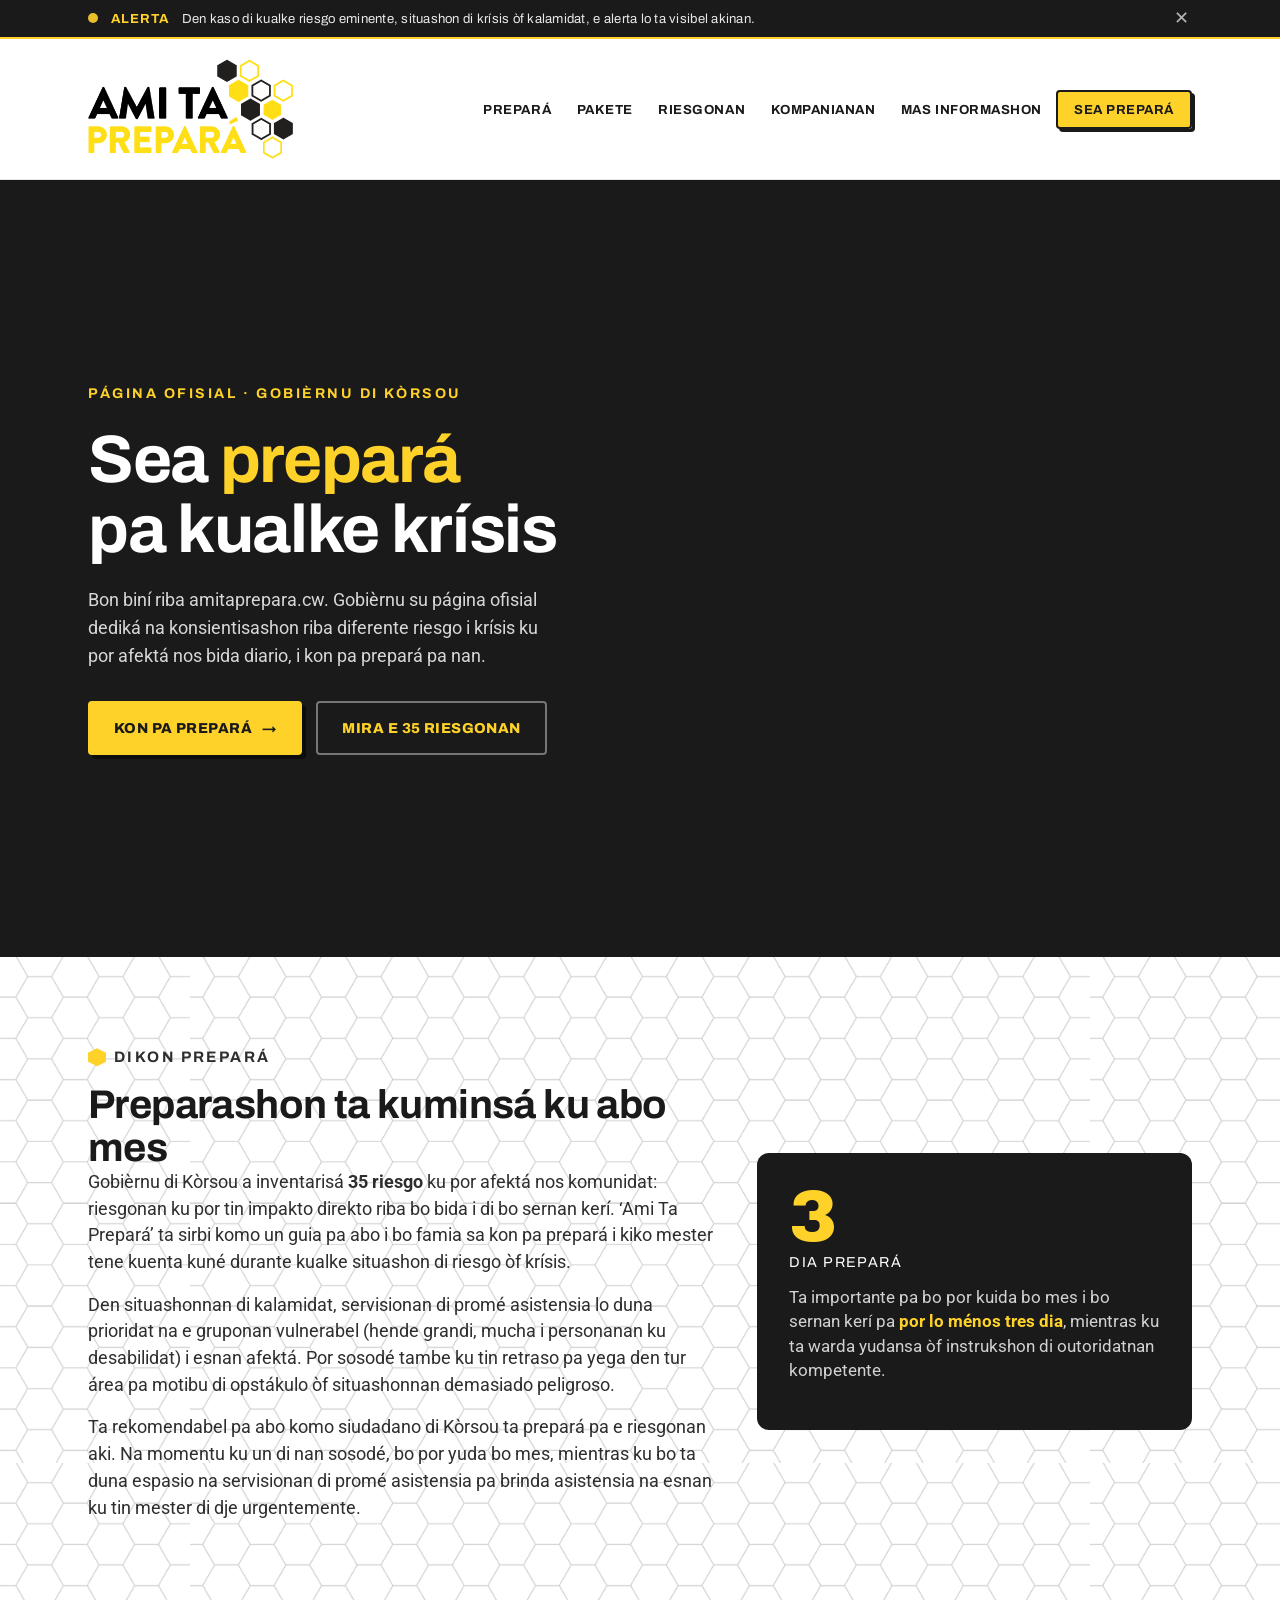
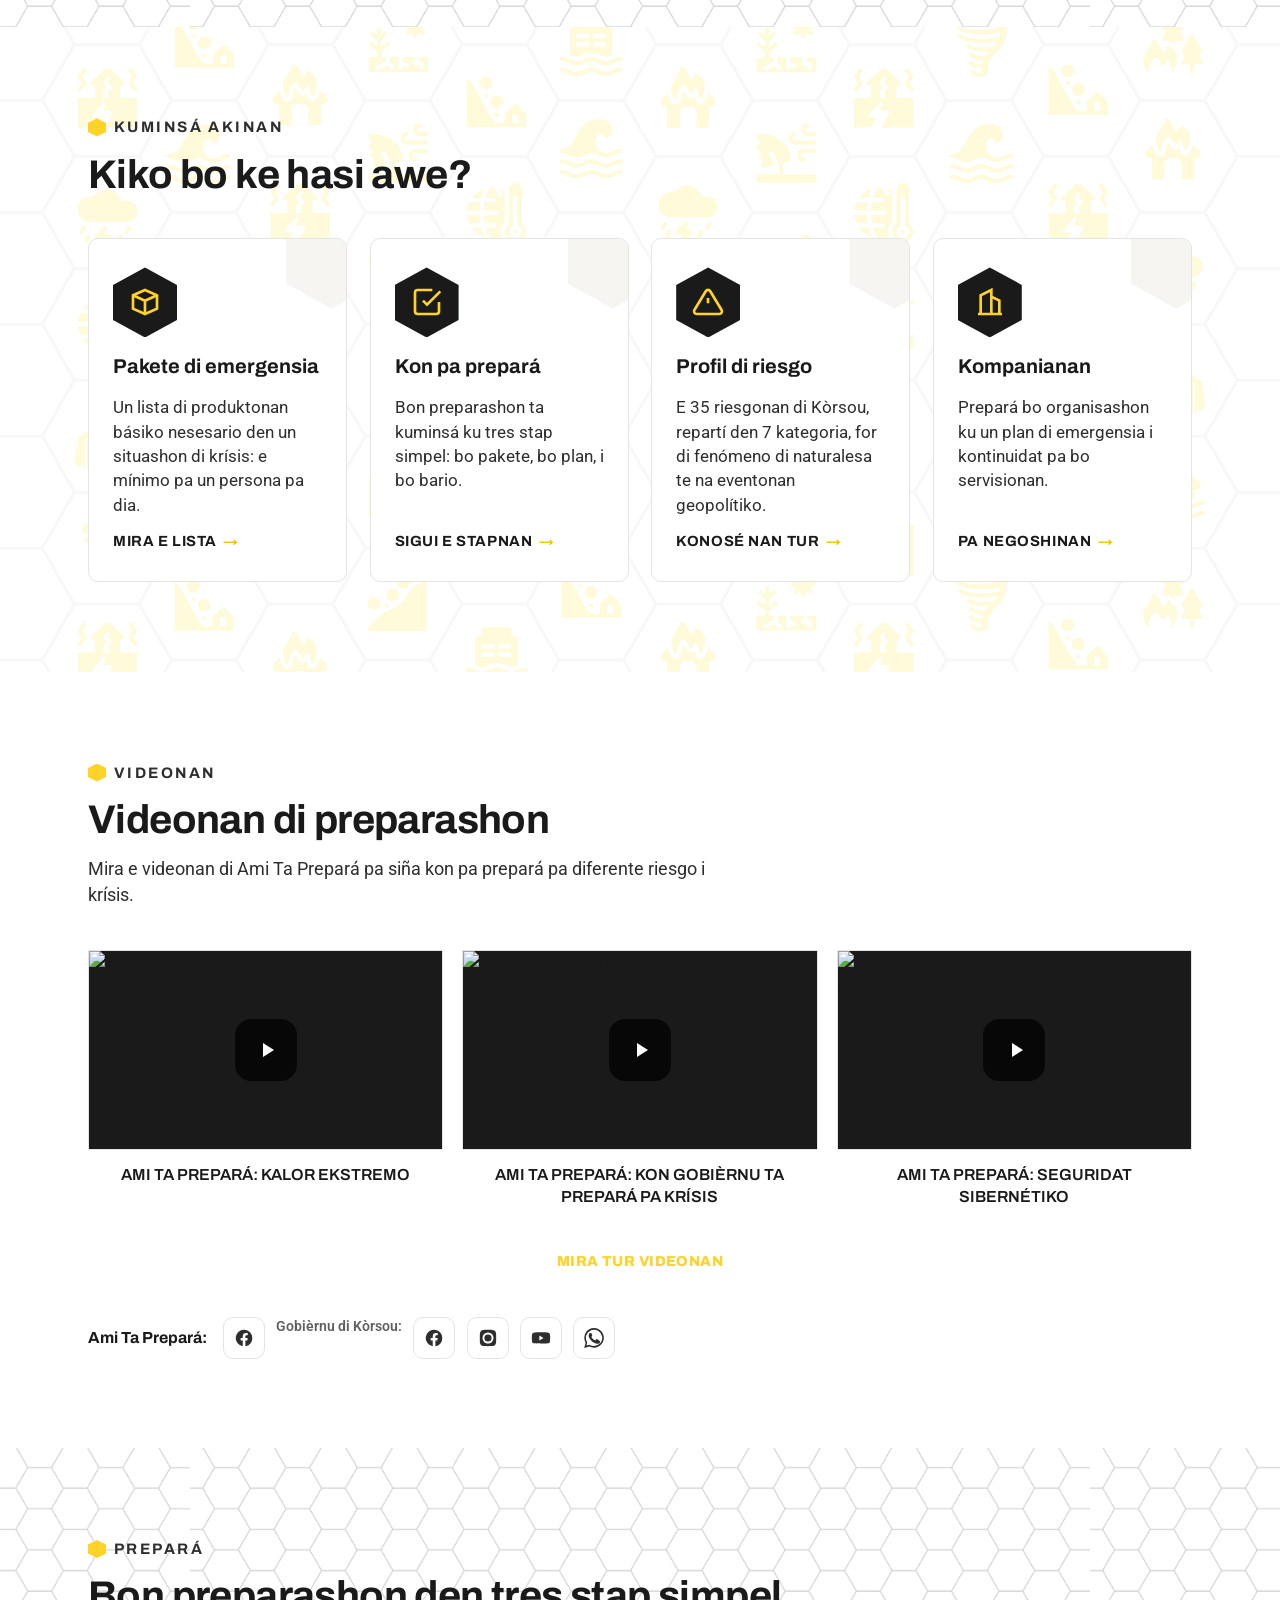
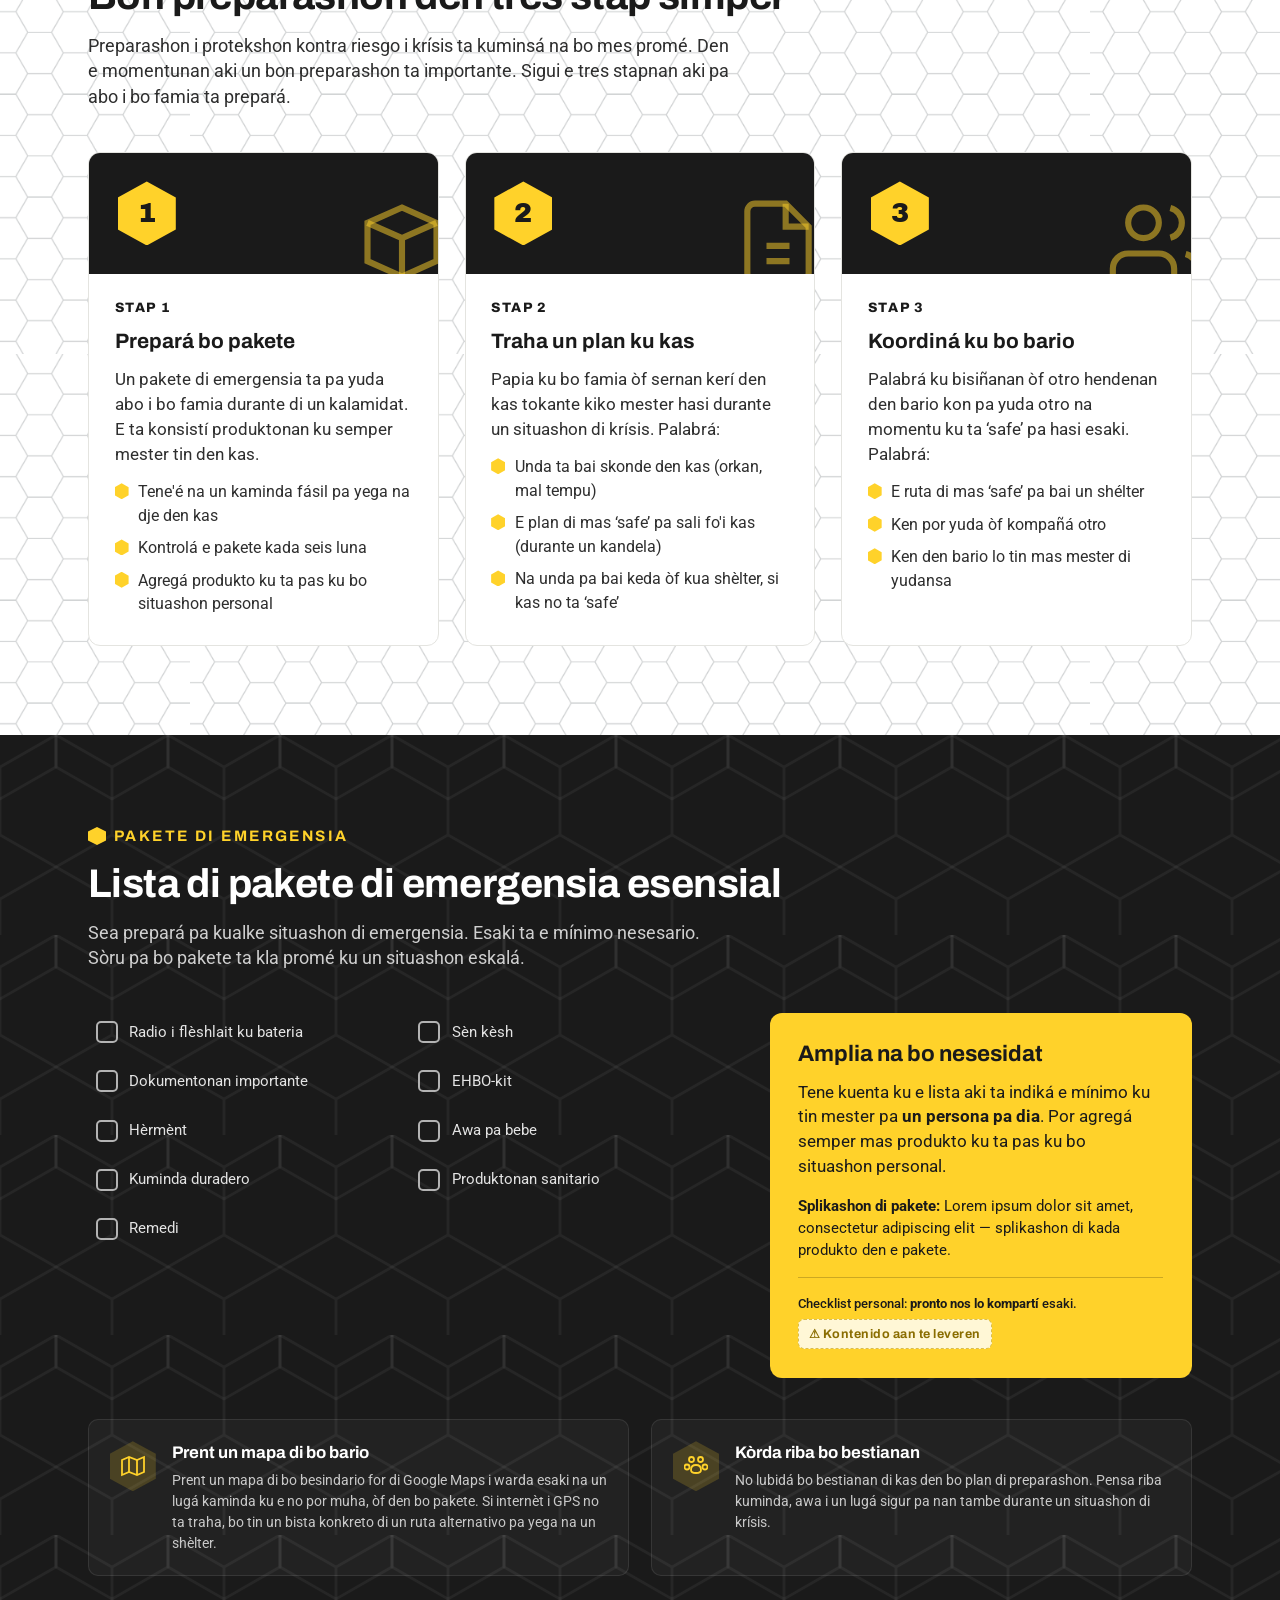
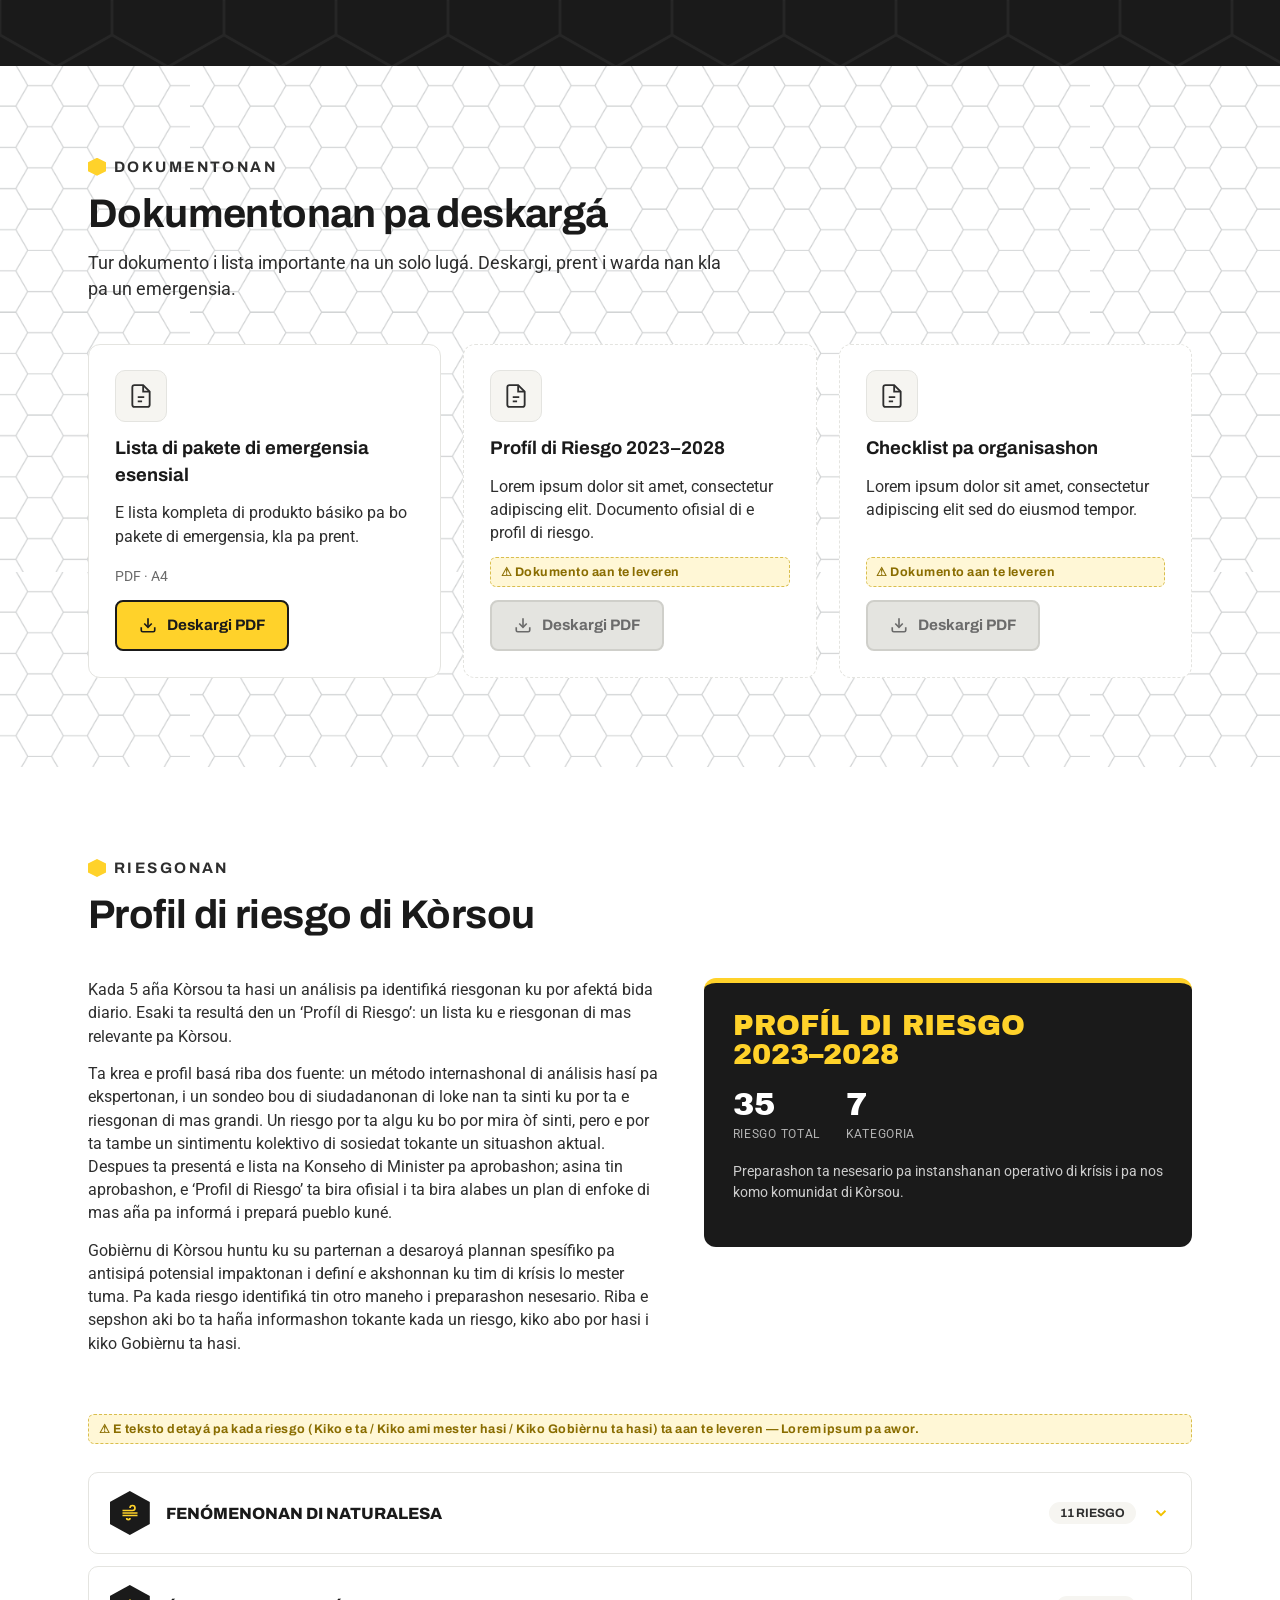
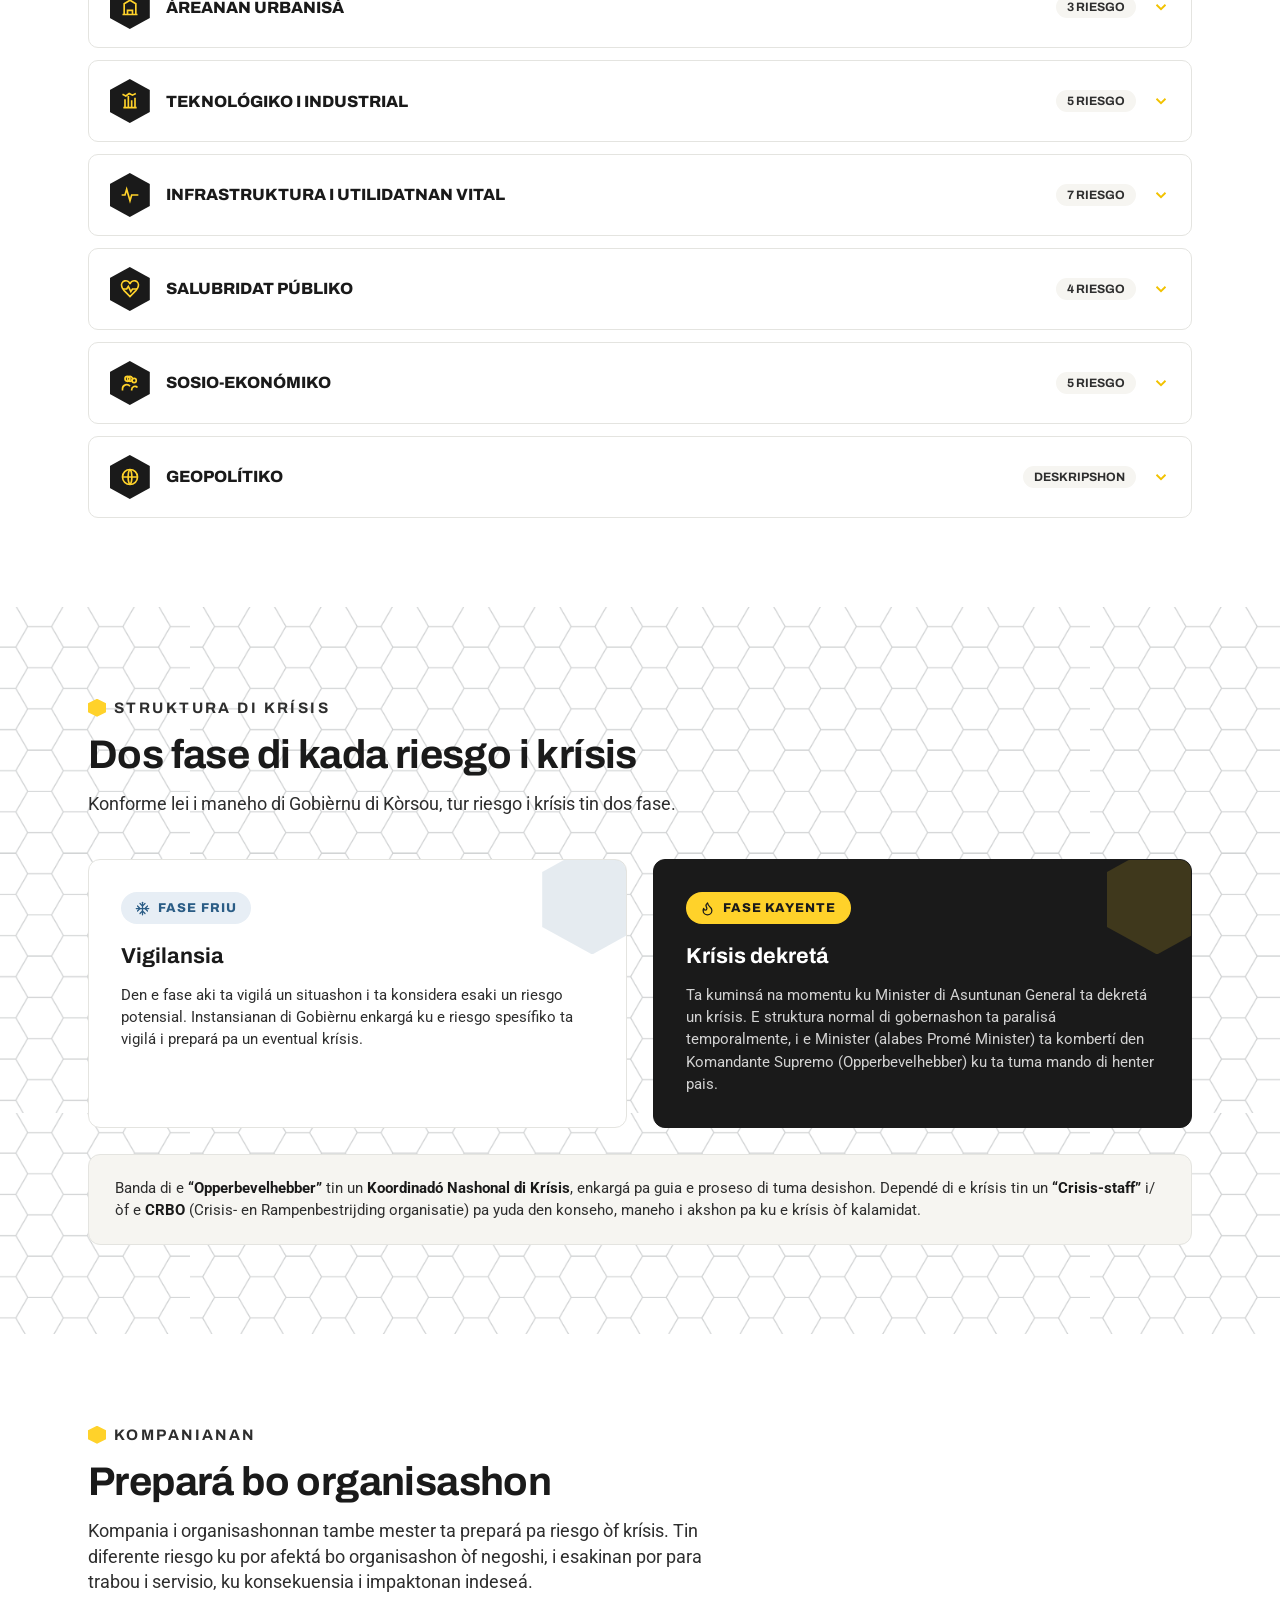
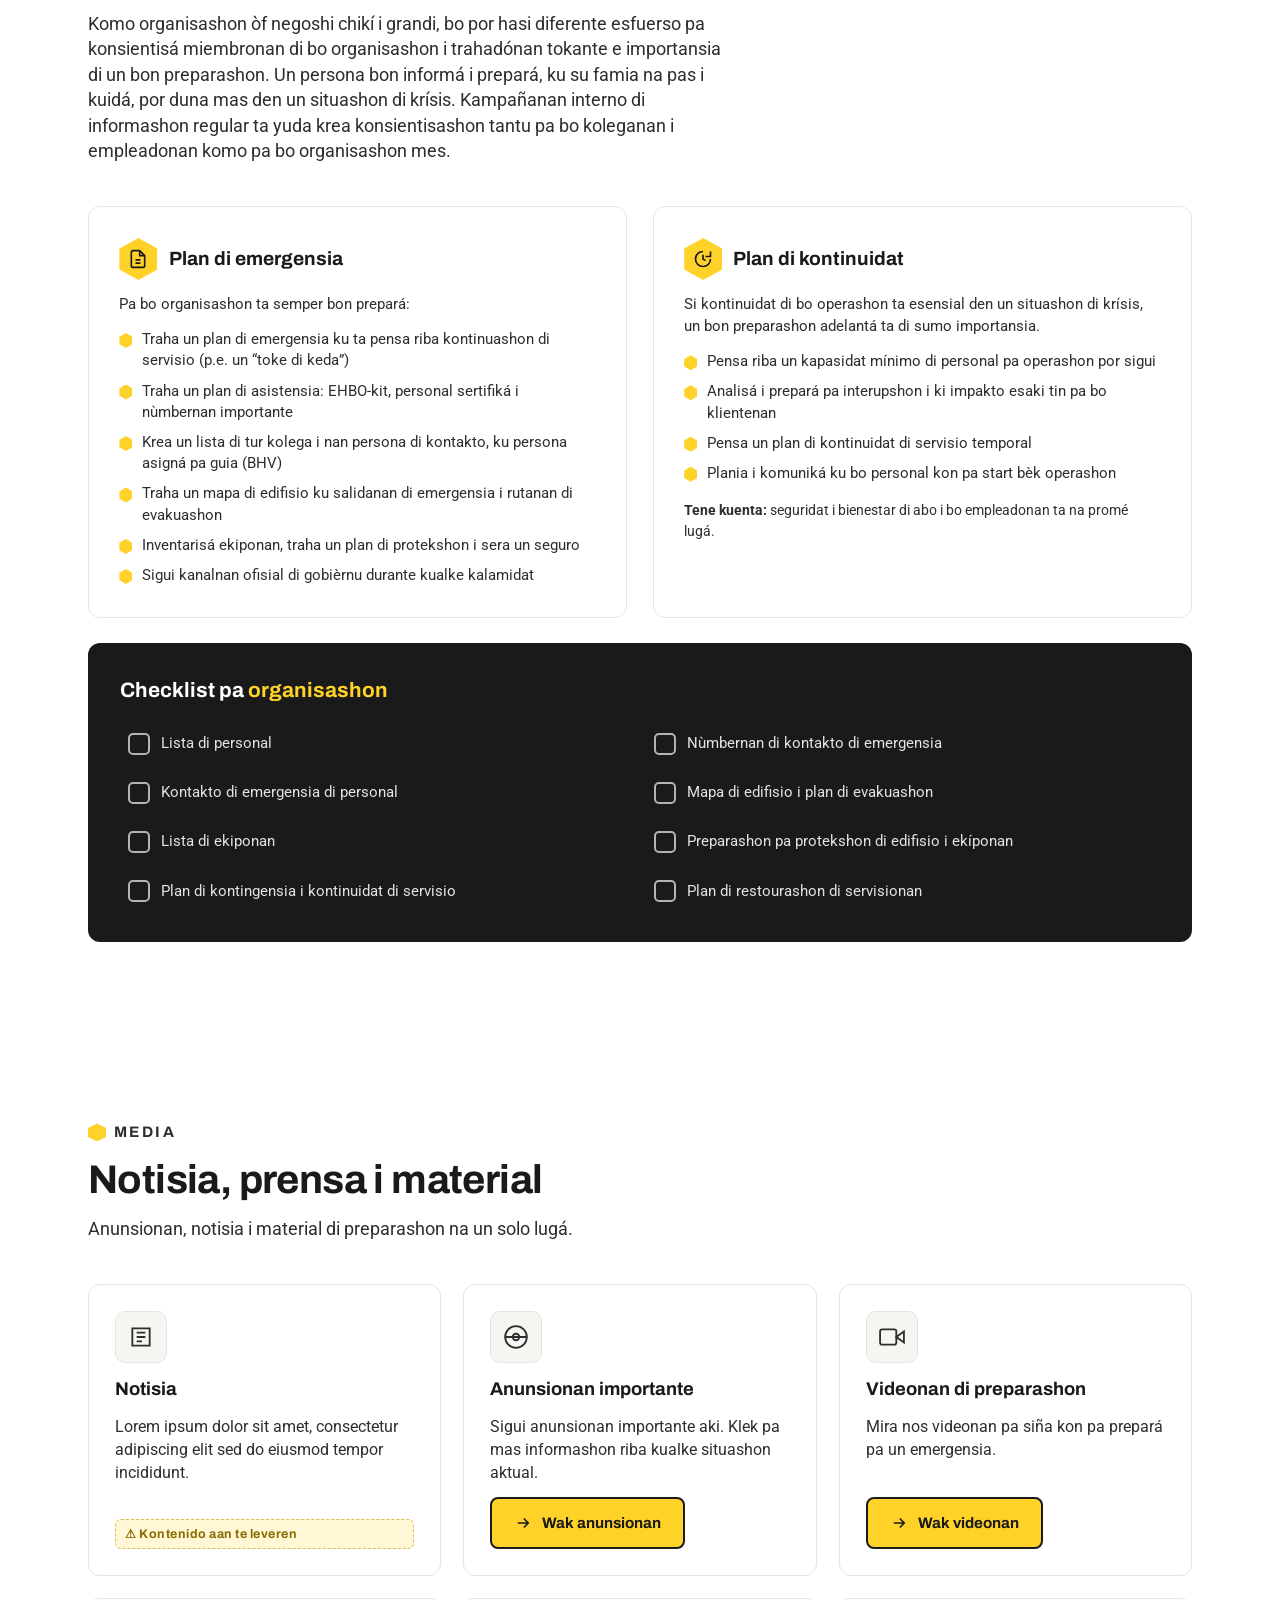
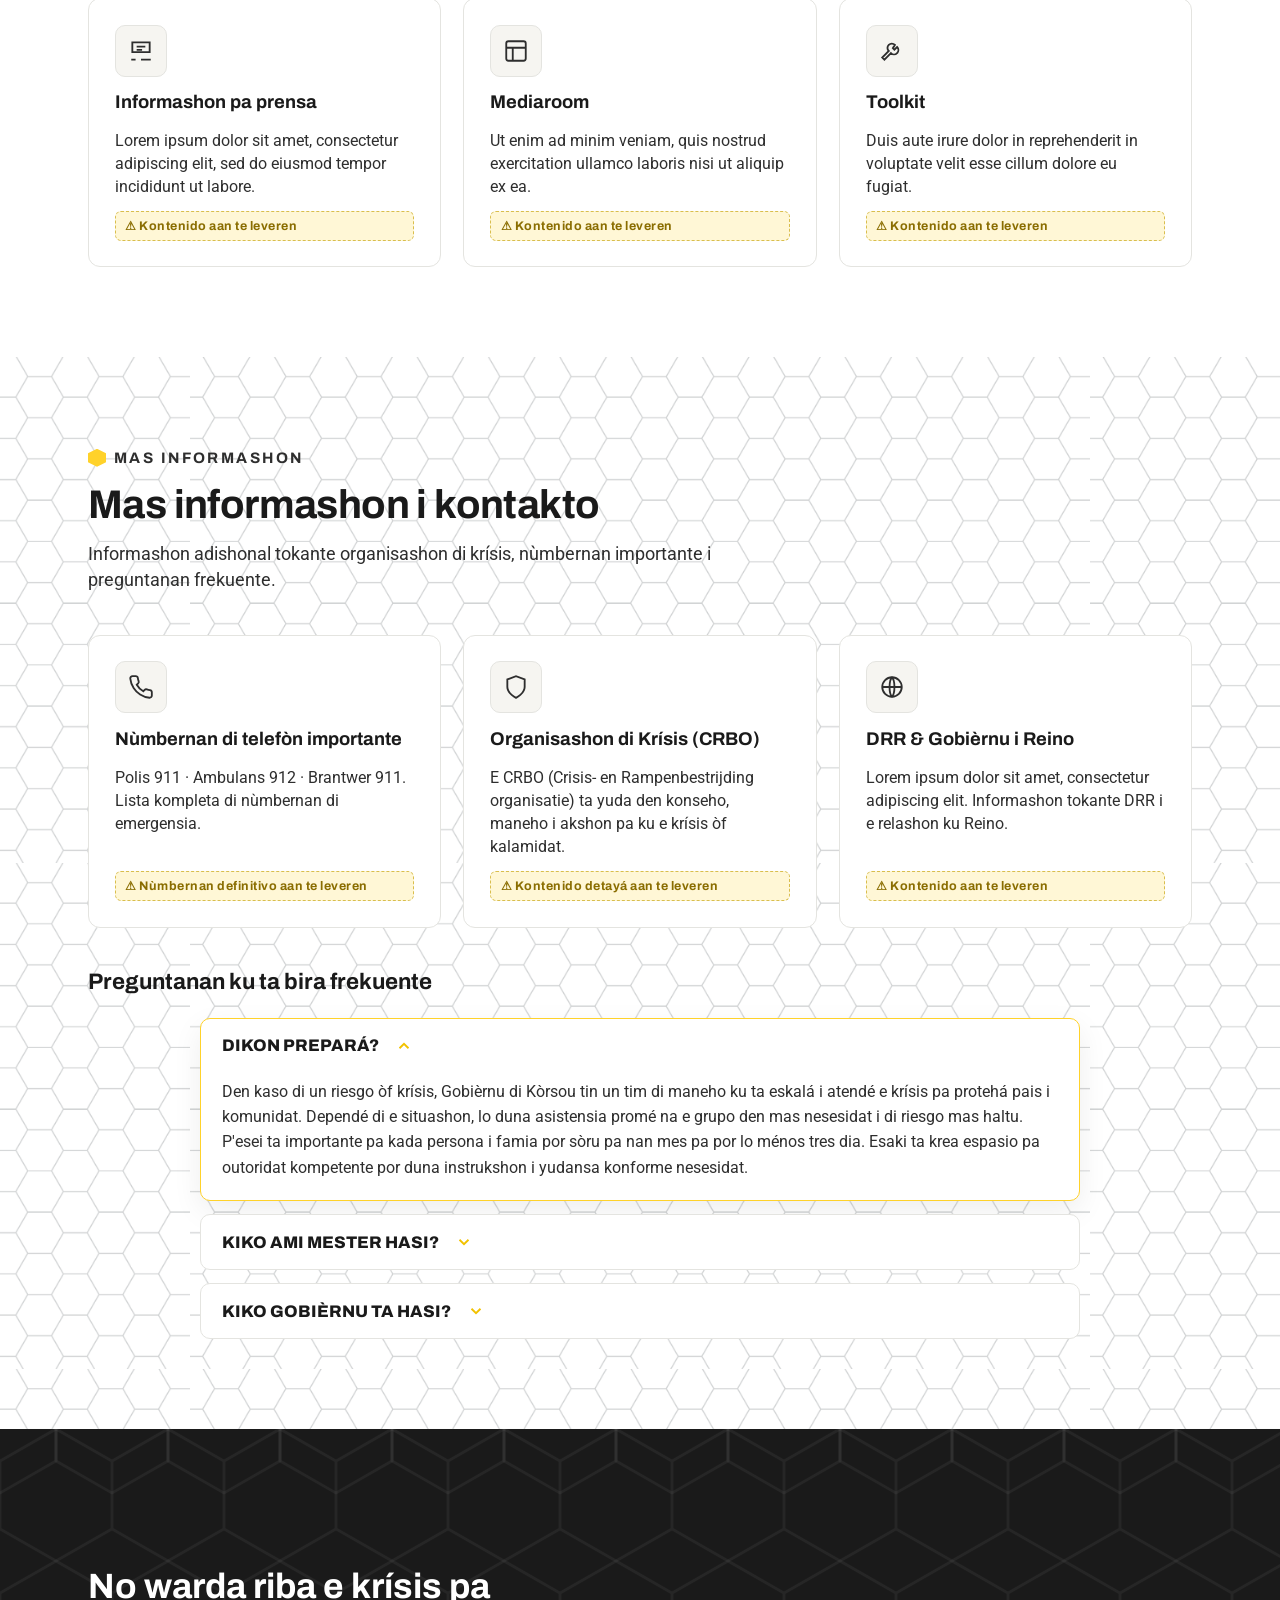
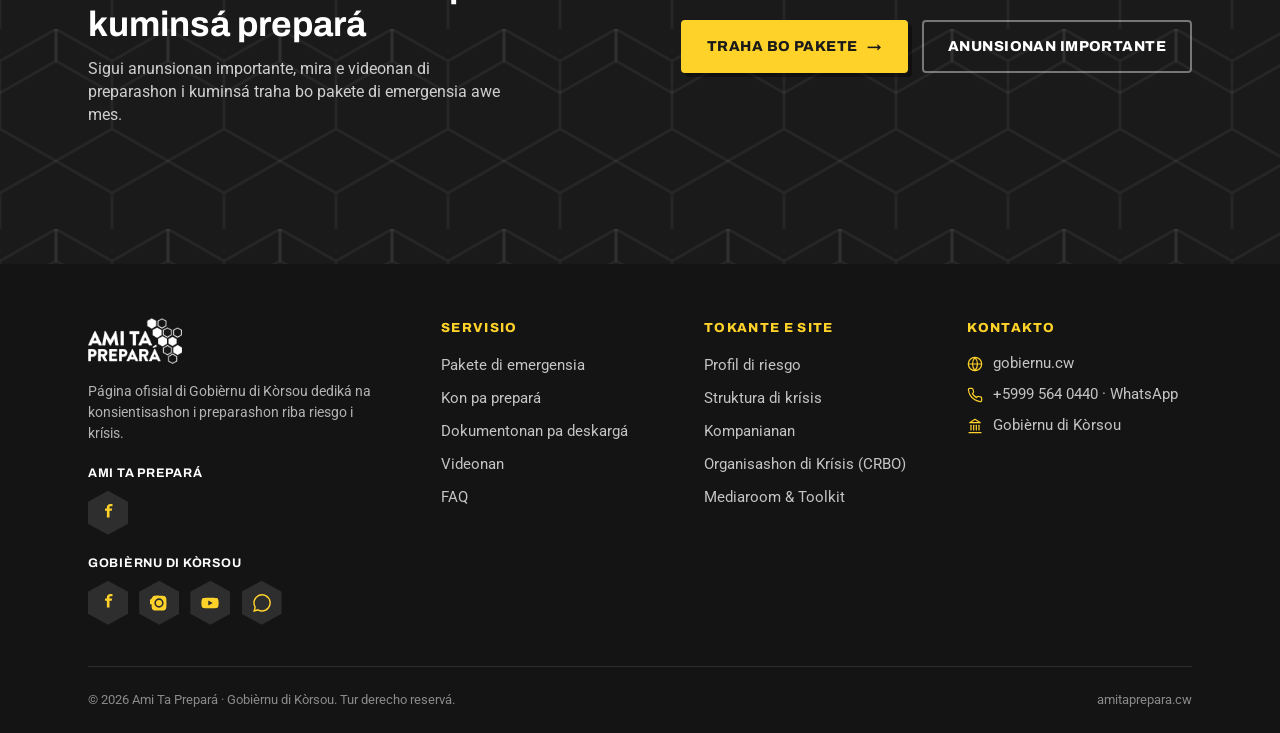
==== AmiTaPreparaV2/index.html @ f4aaa140 "Fix documents section — single grid backdrop, not two The downloads section layered both the grey gr" ====
<!DOCTYPE html>
<html lang="pap">
<head>
<meta charset="UTF-8" />
<meta name="viewport" content="width=device-width, initial-scale=1.0" />
<title>Ami Ta Prepará: Sea prepará pa kualke riesgo òf krísis</title>
<meta name="description" content="Página ofisial di Gobièrnu di Kòrsou dediká na konsientisashon riba riesgo i krísis i kon pa prepará pa nan." />
<link rel="icon" href="img/favicon.svg" type="image/svg+xml" />
<link rel="preconnect" href="https://fonts.googleapis.com" />
<link rel="preconnect" href="https://fonts.gstatic.com" crossorigin />
<link href="https://fonts.googleapis.com/css2?family=Archivo:wght@400;500;600;700;800;900&family=Archivo+Black&family=Roboto:wght@300;400;500;700&display=swap" rel="stylesheet" />
<style>
  /* ============================================================
     AMI TA PREPARÁ — one-page site
     Brand: yellow #FFD22A · black #1A1A1A · honeycomb motif
     Fonts: Archivo / Archivo Black (display) · Roboto (body)
     ============================================================ */

  :root {
    --yellow: #FFD22A;
    --yellow-deep: #F2C200;
    --black: #1A1A1A;
    --ink: #141414;
    --dark: #2E2E2E;
    --dark-2: #242424;
    --gray: #B3B3B3;
    --gray-line: #e4e4e0;
    --paper: #F6F5F1;
    --white: #FFFFFF;
    --red: #E5484D;

    --font-display: "Archivo Black", "Archivo", sans-serif;
    --font-head: "Archivo", sans-serif;
    --font-body: "Roboto", "Archivo", sans-serif;

    --maxw: 1200px;
    --gut: clamp(1.1rem, 4vw, 3rem);
    --radius: 4px;

    --hex: polygon(50% 0%, 100% 25%, 100% 75%, 50% 100%, 0% 75%, 0% 25%);
  }

  * { box-sizing: border-box; margin: 0; padding: 0; }

  html { scroll-behavior: smooth; scroll-padding-top: 160px; }
  @media (prefers-reduced-motion: reduce) { html { scroll-behavior: auto; } }

  body {
    font-family: var(--font-body);
    color: var(--black);
    background: var(--white);
    line-height: 1.45;
    -webkit-font-smoothing: antialiased;
    overflow-x: hidden;
    -webkit-text-size-adjust: 100%;
    text-size-adjust: 100%;
    -webkit-tap-highlight-color: rgba(255,210,42,.35);
  }
  body.nav-open { overflow: hidden; }

  h1, h2, h3, h4, .display { font-family: var(--font-head); }
  ::selection { background: var(--yellow); color: var(--black); }

  a { color: inherit; text-decoration: none; }
  img { max-width: 100%; display: block; }

  /* ---------- accessibility: visible focus + skip link ---------- */
  :focus-visible {
    outline: 3px solid var(--black);
    outline-offset: 2px;
    border-radius: 2px;
  }
  section.on-dark :focus-visible,
  header.site :focus-visible,
  footer.site :focus-visible {
    outline-color: var(--yellow);
  }
  .check-items input:focus-visible { outline: 3px solid var(--yellow); outline-offset: 3px; }
  main:focus { outline: none; }
  .skip-link {
    position: absolute; left: 1rem; top: -100px; z-index: 200;
    background: var(--black); color: var(--yellow);
    font-family: var(--font-head); font-weight: 700; font-size: 1rem;
    padding: .8rem 1.2rem; border-radius: 6px; border: 2px solid var(--yellow);
    transition: top .2s;
  }
  .skip-link:focus { top: 1rem; }

  .wrap { width: 100%; max-width: var(--maxw); margin-inline: auto; padding-inline: var(--gut); }

  /* ---------- honeycomb backgrounds ---------- */
  .honey-dark {
    background-color: var(--black);
    background-image:
      url("data:image/svg+xml,%3Csvg xmlns='http://www.w3.org/2000/svg' width='56' height='100' viewBox='0 0 56 100'%3E%3Cg fill='none' stroke='%23ffffff' stroke-opacity='0.05' stroke-width='1.4'%3E%3Cpath d='M28 0 L56 16 L56 50 L28 66 L0 50 L0 16 Z'/%3E%3Cpath d='M28 66 L56 82 L56 116 L28 132 L0 116 L0 82 Z'/%3E%3Cpath d='M0 -34 L28 -18 L28 16 L0 32 L-28 16 L-28 -18 Z'/%3E%3Cpath d='M56 -34 L84 -18 L84 16 L56 32 L28 16 L28 -18 Z'/%3E%3C/g%3E%3C/svg%3E");
    background-size: 112px 200px;
  }
  .honey-yellow {
    background-color: var(--yellow);
    background-image:
      url("data:image/svg+xml,%3Csvg xmlns='http://www.w3.org/2000/svg' width='56' height='100' viewBox='0 0 56 100'%3E%3Cg fill='none' stroke='%231a1a1a' stroke-opacity='0.07' stroke-width='1.4'%3E%3Cpath d='M28 0 L56 16 L56 50 L28 66 L0 50 L0 16 Z'/%3E%3Cpath d='M28 66 L56 82 L56 116 L28 132 L0 116 L0 82 Z'/%3E%3C/g%3E%3C/svg%3E");
    background-size: 84px 150px;
  }

  /* ============================================================
     ALERT BAR
     ============================================================ */
  .alertbar {
    background: var(--black);
    color: var(--white);
    font-family: var(--font-head);
    font-size: .82rem;
    letter-spacing: .02em;
    border-bottom: 2px solid var(--yellow);
  }
  .alertbar .wrap {
    display: flex; align-items: center; gap: .8rem;
    padding-block: .55rem;
  }
  .alertbar .pulse {
    width: 10px; height: 10px; border-radius: 50%;
    background: var(--yellow); flex: none;
    box-shadow: 0 0 0 0 rgba(255,210,42,.7);
    animation: pulse 2s infinite;
  }
  @keyframes pulse {
    0% { box-shadow: 0 0 0 0 rgba(255,210,42,.6); }
    70% { box-shadow: 0 0 0 9px rgba(255,210,42,0); }
    100% { box-shadow: 0 0 0 0 rgba(255,210,42,0); }
  }
  .alertbar b { color: var(--yellow); text-transform: uppercase; letter-spacing: .08em; }
  .alertbar span { opacity: .9; }
  .alertbar button {
    margin-left: auto; background: none; border: none; color: var(--gray);
    cursor: pointer; font-size: 1.1rem; line-height: 1; padding: 0 .2rem;
  }
  .alertbar button:hover { color: var(--white); }

  /* ============================================================
     HEADER / NAV
     ============================================================ */
  /* alert bar + header scroll together, stuck to the top */
  .site-top { position: sticky; top: 0; z-index: 60; }
  header.site {
    background: rgba(255,255,255,.92);
    backdrop-filter: saturate(140%) blur(10px);
    border-bottom: 1px solid var(--gray-line);
    transition: box-shadow .3s, padding .3s;
  }
  header.site.scrolled { box-shadow: 0 6px 24px rgba(0,0,0,.08); }
  .nav {
    display: flex; align-items: center; gap: 1.5rem;
    padding-block: 1.25rem; transition: padding .3s;
  }
  header.site.scrolled .nav { padding-block: 0.75rem; }
  .brand img { height: 100px; width: auto; transition: height .3s; }
  header.site.scrolled .brand img { height: 85px; }
  header.site nav { display: contents; }
  .nav-links {
    display: flex; gap: .2rem; margin-left: auto; list-style: none;
    align-items: center;
  }
  .nav-links a {
    font-family: var(--font-head); font-weight: 700; font-size: .82rem;
    text-transform: uppercase; letter-spacing: .04em;
    padding: .55rem .7rem; border-radius: var(--radius);
    position: relative; color: var(--black);
  }
  .nav-links a::after {
    content: ""; position: absolute; left: .7rem; right: .7rem; bottom: .3rem;
    height: 2px; background: var(--black); transform: scaleX(0);
    transform-origin: left; transition: transform .25s;
  }
  .nav-links a:hover::after { transform: scaleX(1); }
  .nav-cta {
    background: var(--yellow); color: var(--black) !important;
    font-family: var(--font-head); font-weight: 800; font-size: .82rem;
    text-transform: uppercase; letter-spacing: .04em;
    padding: .6rem 1rem !important; border-radius: var(--radius);
    border: 2px solid var(--black);
    box-shadow: 3px 3px 0 var(--black); transition: transform .12s, box-shadow .12s;
  }
  .nav-cta:hover { transform: translate(-1px,-1px); box-shadow: 4px 4px 0 var(--black); }
  .nav-cta::after { display: none; }
  .burger { display: none; background: none; border: none; cursor: pointer; padding: .4rem; -webkit-tap-highlight-color: transparent; }
  .burger span { display: block; width: 26px; height: 3px; background: var(--black); margin: 5px 0; border-radius: 2px; transition: transform .3s, opacity .2s; }
  .burger.open span:nth-child(1) { transform: translateY(8px) rotate(45deg); }
  .burger.open span:nth-child(2) { opacity: 0; }
  .burger.open span:nth-child(3) { transform: translateY(-8px) rotate(-45deg); }
  .nav-backdrop {
    position: fixed; inset: 0; background: rgba(0,0,0,.45); z-index: 55;
    opacity: 0; visibility: hidden; transition: opacity .3s, visibility .3s;
  }
  .nav-backdrop.show { opacity: 1; visibility: visible; }

  /* ============================================================
     HERO
     ============================================================ */
  .hero {
    position: relative; color: var(--white); overflow: hidden;
    background: var(--black) url("img/hero-background-light.png") center / cover no-repeat;
  }
  /* left-side scrim keeps the headline readable over the artwork */
  .hero::before {
    content: ""; position: absolute; inset: 0;
    background: linear-gradient(100deg, rgba(26,26,26,.82) 0%, rgba(26,26,26,.54) 50%, rgba(26,26,26,.24) 100%);
    pointer-events: none;
  }
  .hero .wrap {
    position: relative; z-index: 2;
    padding-block: clamp(3.5rem, 9vw, 7rem);
    display: grid; grid-template-columns: 1.15fr .85fr; gap: 3rem; align-items: center;
  }
  .hero .eyebrow {
    display: inline-flex; align-items: center; gap: .55rem;
    font-family: var(--font-head); font-weight: 700; font-size: 0.88rem;
    text-transform: uppercase; letter-spacing: .18em; color: var(--yellow);
    margin-bottom: 1.3rem;
  }
  .hero h1 {
    font-family: var(--font-head); font-weight: 700;
    font-size: clamp(2.3rem, 5.4vw, 4.2rem);
    line-height: 1.04; letter-spacing: -.02em;
    margin-bottom: 1.3rem;
  }
  .hero h1 .y { color: var(--yellow); }
  .hero p.lead {
    font-size: clamp(1rem, 1.4vw, 1.18rem); color: #d7d7d7; max-width: 46ch;
    margin-bottom: 2rem; line-height: 1.55;
  }
  .hero-cta { display: flex; flex-wrap: wrap; gap: .9rem; }
  .btn {
    display: inline-flex; align-items: center; gap: .6rem;
    font-family: var(--font-head); font-weight: 800; font-size: .9rem;
    text-transform: uppercase; letter-spacing: .03em;
    padding: .9rem 1.5rem; border-radius: var(--radius); cursor: pointer;
    border: 2px solid var(--yellow); transition: transform .12s, box-shadow .12s, background .2s, color .2s;
  }
  .btn-primary { background: var(--yellow); color: var(--black); box-shadow: 4px 4px 0 rgba(0,0,0,.55); }
  .btn-primary:hover { transform: translate(-2px,-2px); box-shadow: 6px 6px 0 rgba(0,0,0,.55); }
  .btn-ghost { background: transparent; color: var(--yellow); border-color: rgba(255,255,255,.4); }
  .btn-ghost:hover { border-color: var(--yellow); background: rgba(255,210,42,.1); }
  .btn .arr { transition: transform .2s; }
  .btn:hover .arr { transform: translateX(4px); }

  /* hero side: hex stat cluster */
  .hero-aside { position: relative; display: grid; place-items: center; }
  .hexgrid {
    display: grid; grid-template-columns: repeat(2, 1fr); gap: 1rem 1.4rem;
    width: 100%; max-width: 380px;
  }
  .hexgrid .stat:nth-child(even) { margin-top: 2.4rem; }
  .stat {
    aspect-ratio: 1 / 1.06; clip-path: var(--hex);
    display: grid; place-content: center; text-align: center; padding: 1rem;
  }
  .stat.fill { background: var(--yellow); color: var(--black); }
  .stat.outline { background: var(--dark); color: var(--white); border: 1px solid rgba(255,255,255,.12); }
  .stat .num { font-family: var(--font-display); font-size: clamp(1.6rem, 3.4vw, 2.5rem); line-height: 1; }
  .stat .lab { font-family: var(--font-head); font-weight: 600; font-size: 0.82rem; text-transform: uppercase; letter-spacing: .06em; margin-top: .4rem; }
  .stat.outline .lab { color: var(--gray); }

  /* ============================================================
     SECTION SCAFFOLD
     ============================================================ */
  section { padding-block: clamp(3.2rem, 7vw, 6rem); position: relative; }
  .sec-head { max-width: 760px; margin-bottom: 2.6rem; }
  .kicker {
    display: inline-flex; align-items: center; gap: .5rem;
    font-family: var(--font-head); font-weight: 700; font-size: 0.95rem;
    text-transform: uppercase; letter-spacing: .16em; color: var(--dark);
    margin-bottom: .9rem;
  }
  .kicker .dot { width: 18px; height: 18px; clip-path: var(--hex); background: var(--yellow); display: inline-block; }
  section.on-dark .kicker { color: var(--yellow); }
  h2.title {
    font-family: var(--font-head); font-weight: 700;
    font-size: clamp(1.7rem, 3.6vw, 2.5rem); line-height: 1.08; letter-spacing: -.015em;
  }
  section.on-dark { color: var(--white); }
  section.on-dark h2.title { color: var(--white); }
  .lede { color: var(--dark); font-size: 1.1rem; margin-top: 1rem; max-width: 65ch; }
  section.on-dark .lede { color: #cfcfcf; }
  /* neutral grey honeycomb grid texture across every light section (no yellow) */
  .on-paper {
    background-color: var(--paper);
    background-image: url("img/disaster-grid.png");
    background-size: 900px auto; background-position: top center; background-repeat: repeat;
  }

  /* ---------- disaster artwork backdrops (provided assets) ---------- */
  /* themed yellow-icon backdrop behind the quick-cards — visible but restrained */
  #menu { position: relative; overflow: hidden; }
  #menu::before {
    content: ""; position: absolute; inset: 0; z-index: 0; pointer-events: none;
    background: url("img/disaster-backdrop.png") center / cover no-repeat;
    opacity: .16;
  }
  #menu .wrap { position: relative; z-index: 1; }
  /* documents section keeps only the neutral grey grid (from .on-paper) */

  /* ============================================================
     INTRO STRIP — "3 dia" callout
     ============================================================ */
  .intro-grid { display: grid; grid-template-columns: 1.3fr .9fr; gap: 2.6rem; align-items: center; }
  .intro-grid p { color: var(--dark); margin-bottom: 1rem; font-size: 1.15rem; }
  .threeday {
    background: var(--black); color: var(--white); border-radius: 12px;
    padding: 2rem; position: relative; overflow: hidden;
  }
  .threeday .big { font-family: var(--font-display); color: var(--yellow); font-size: clamp(3rem,7vw,4.5rem); line-height: .9; }
  .threeday .big small { font-size: .9rem; color: var(--white); display: block; font-family: var(--font-head); letter-spacing: .1em; text-transform: uppercase; margin-top:.4rem;}
  .threeday p { color: #d2d2d2; margin-top: 1rem; font-size: 1.05rem; }

  /* ============================================================
     QUICK CARDS (denkvooruit-style icon menu)
     ============================================================ */
  .cards { display: grid; grid-template-columns: repeat(4, 1fr); gap: 1.4rem; }
  .card {
    background: var(--white); border: 1px solid var(--gray-line); border-radius: 10px;
    padding: 1.8rem 1.5rem; display: flex; flex-direction: column; gap: .9rem;
    transition: transform .2s, box-shadow .2s, border-color .2s; position: relative; overflow: hidden;
  }
  .card::before {
    content: ""; position: absolute; top: -30px; right: -30px; width: 90px; height: 100px;
    clip-path: var(--hex); background: var(--paper); transition: background .2s; z-index: 0;
  }
  .card:hover { transform: translateY(-6px); box-shadow: 0 18px 40px rgba(0,0,0,.1); border-color: var(--yellow); }
  .card:hover::before { background: var(--yellow); }
  .card-ico {
    width: 64px; height: 70px; clip-path: var(--hex); background: var(--black);
    display: grid; place-content: center; position: relative; z-index: 1;
  }
  .card:hover .card-ico { background: var(--yellow); }
  .card-ico svg { width: 32px; height: 32px; stroke: var(--yellow); fill: none; stroke-width: 2; transition: stroke .2s; }
  .card:hover .card-ico svg { stroke: var(--black); }
  .card h3 { font-family: var(--font-head); font-weight: 700; font-size: 1.25rem; position: relative; z-index: 1; }
  .card p { color: var(--dark); font-size: 1.05rem; flex: 1; position: relative; z-index: 1; }
  .card .more { font-family: var(--font-head); font-weight: 700; font-size: 0.92rem; text-transform: uppercase; letter-spacing: .04em; color: var(--black); display: inline-flex; gap: .4rem; position: relative; z-index: 1; }
  .card .more .arr { color: var(--yellow-deep); transition: transform .2s; }
  .card:hover .more .arr { transform: translateX(4px); }

  /* ============================================================
     STEPS (signature 3-step preparation)
     ============================================================ */
  .steps { display: grid; grid-template-columns: repeat(3, 1fr); gap: 1.6rem; }
  .step {
    background: var(--white); border-radius: 12px; overflow: hidden;
    border: 1px solid var(--gray-line); display: flex; flex-direction: column;
    transition: transform .2s, box-shadow .2s;
  }
  .step:hover { transform: translateY(-6px); box-shadow: 0 18px 44px rgba(0,0,0,.12); }
  .step-top { background: var(--black); padding: 1.8rem; position: relative; overflow: hidden; }
  .step-top.honey-dark { background-color: var(--black); }
  .step-num {
    width: 58px; height: 64px; clip-path: var(--hex); background: var(--yellow);
    display: grid; place-content: center; font-family: var(--font-display);
    font-size: 1.7rem; color: var(--black); position: relative; z-index: 1;
  }
  .step-top svg.deco { position: absolute; right: -10px; bottom: -14px; width: 92px; height: 92px; stroke: rgba(255,210,42,.5); fill: none; stroke-width: 1.6; }
  .step-body { padding: 1.5rem 1.6rem 1.8rem; flex: 1; }
  .step-body h3 { font-family: var(--font-head); font-weight: 700; font-size: 1.3rem; margin-bottom: .7rem; }
  .step-body .tag { font-family: var(--font-head); font-weight: 800; font-size: 0.85rem; letter-spacing: .12em; text-transform: uppercase; color: var(--black); display: block; margin-bottom: .5rem; }
  .step-body p { color: var(--dark); font-size: 1.08rem; margin-bottom: .8rem; }
  .step-body ul { list-style: none; display: flex; flex-direction: column; gap: .55rem; }
  .step-body li { display: flex; gap: .6rem; font-size: 1.02rem; color: var(--dark); }
  .step-body li::before { content: ""; flex: none; width: 14px; height: 16px; margin-top: 3px; clip-path: var(--hex); background: var(--yellow); }

  /* ============================================================
     EMERGENCY KIT (dark, honeycomb, poster-style)
     ============================================================ */
  .kit-grid { display: grid; grid-template-columns: 1.5fr 1fr; gap: 3rem; align-items: start; }
  .kit-list { display: grid; grid-template-columns: repeat(2, 1fr); gap: 1.1rem; }
  .kit-item {
    display: flex; align-items: center; gap: .9rem;
    background: rgba(255,255,255,.04); border: 1px solid rgba(255,255,255,.09);
    border-radius: 8px; padding: .85rem 1rem; transition: background .2s, border-color .2s, transform .2s;
  }
  .kit-item:hover { background: rgba(255,210,42,.1); border-color: var(--yellow); transform: translateX(4px); }
  .kit-item .ico { width: 42px; height: 46px; flex: none; clip-path: var(--hex); background: var(--yellow); display: grid; place-content: center; }
  .kit-item .ico svg { width: 22px; height: 22px; stroke: var(--black); fill: none; stroke-width: 2; }
  .kit-item span { font-family: var(--font-head); font-weight: 600; font-size: .92rem; }
  .kit-aside { background: var(--yellow); color: var(--black); border-radius: 12px; padding: 1.8rem; }
  .kit-aside h3 { font-family: var(--font-head); font-weight: 700; font-size: 1.4rem; line-height: 1.1; margin-bottom: .8rem; }
  .kit-aside p { font-size: 1.07rem; margin-bottom: 1rem; }
  .kit-aside .note { font-size: .82rem; border-top: 1.5px solid rgba(0,0,0,.2); padding-top: 1rem; font-weight: 500; }

  /* ---------- tips inline ---------- */
  .tips { display: grid; grid-template-columns: repeat(2,1fr); gap: 1.4rem; margin-top: 2.6rem; }
  .tip { display: flex; gap: 1rem; background: rgba(255,255,255,.04); border: 1px solid rgba(255,255,255,.09); border-radius: 10px; padding: 1.3rem; }
  .tip .ico { width: 46px; height: 50px; flex: none; clip-path: var(--hex); background: rgba(255,210,42,.18); display: grid; place-content: center; }
  .tip .ico svg { width: 24px; height: 24px; stroke: var(--yellow); fill: none; stroke-width: 1.8; }
  .tip h4 { font-family: var(--font-head); font-weight: 700; font-size: 1.05rem; margin-bottom: .35rem; }
  .tip p { color: #c9c9c9; font-size: .9rem; }

  /* ============================================================
     DOWNLOADABLE DOCUMENTS
     ============================================================ */
  .docs-grid { display: grid; grid-template-columns: repeat(auto-fit, minmax(270px, 1fr)); gap: 1.4rem; }
  .doc-card {
    background: var(--white); border: 1px solid var(--gray-line); border-radius: 12px;
    padding: 1.6rem; display: flex; flex-direction: column; gap: .8rem;
  }
  .doc-ico {
    width: 52px; height: 52px; border-radius: 10px; flex: none;
    background: var(--paper); border: 1px solid var(--gray-line);
    display: grid; place-content: center; color: var(--dark);
  }
  .doc-ico svg { width: 26px; height: 26px; stroke: currentColor; fill: none; stroke-width: 1.7; }
  .doc-card h3 { font-family: var(--font-head); font-weight: 700; font-size: 1.15rem; }
  .doc-card p { color: var(--dark); font-size: 1rem; flex: 1; }
  .doc-meta { font-size: .85rem; color: #6b6b6b; }
  .btn-download {
    align-self: flex-start;
    display: inline-flex; align-items: center; gap: .6rem;
    background: var(--yellow); color: var(--black); padding: .8rem 1.4rem; border-radius: 8px;
    font-family: var(--font-head); font-weight: 700; font-size: 0.95rem;
    text-decoration: none; border: 2px solid var(--black);
    transition: transform .12s, box-shadow .12s; cursor: pointer;
  }
  .btn-download:hover { transform: translate(-1px, -1px); box-shadow: 3px 3px 0 var(--black); }
  .btn-download svg { stroke-width: 2.2; }
  /* placeholder: content still to be supplied by the client */
  .content-todo {
    display: inline-block; font-family: var(--font-head); font-weight: 700;
    font-size: .78rem; letter-spacing: .04em; color: #8a6d00;
    background: #fff7d6; border: 1px dashed #d9be4e; border-radius: 6px;
    padding: .3rem .6rem;
  }
  .doc-card.placeholder { border-style: dashed; }
  .doc-card.placeholder .btn-download { background: var(--gray-line); border-color: #cfcfca; color: #6b6b6b; pointer-events: none; box-shadow: none; }

  /* ============================================================
     VIDEOS
     ============================================================ */
  .video-grid { display: grid; grid-template-columns: repeat(3, minmax(0, 1fr)); gap: 1.2rem; }
  .video-card {
    color: var(--black); text-decoration: none; min-width: 0;
  }
  .video-thumb {
    position: relative; display: block; overflow: hidden; background: var(--black); aspect-ratio: 16 / 9;
    border: 1px solid var(--gray-line);
  }
  .video-thumb img { width: 100%; height: 100%; object-fit: cover; display: block; transition: transform .25s ease; }
  .video-card:hover .video-thumb img { transform: scale(1.025); }
  .video-card .play {
    position: absolute; inset: 50% auto auto 50%; transform: translate(-50%, -50%);
    width: 62px; height: 62px; border-radius: 16px; background: rgba(0,0,0,.72);
    display: grid; place-content: center; transition: background .2s, transform .2s;
  }
  .video-card:hover .play { background: #ff0033; transform: translate(-50%, -50%) scale(1.05); }
  .video-card .play svg { width: 24px; height: 24px; fill: var(--white); margin-left: 3px; }
  .video-card .v-label {
    display: block; padding: .9rem .25rem 0; text-align: center;
    color: var(--black); font-family: var(--font-head); font-weight: 600; font-size: 1rem;
    line-height: 1.35; text-transform: uppercase;
  }
  .playlist-link { display: flex; justify-content: center; margin-top: 1.7rem; }
  .social-row { display: flex; flex-wrap: wrap; align-items: center; gap: 1rem; margin-top: 1.8rem; }
  .social-row .lbl { font-family: var(--font-head); font-weight: 700; font-size: 1rem; }
  .social-group { display: flex; flex-wrap: wrap; align-items: center; gap: .7rem; }
  .social-group + .social-group { padding-left: 1rem; border-left: 1px solid var(--gray-line); }
  .social-group-label { color: #5f5f5f; font-size: .9rem; font-weight: 600; }
  .social-links { display: flex; gap: .7rem; }
  .social-links a {
    width: 42px; height: 42px; border-radius: 10px; border: 1px solid var(--gray-line);
    display: grid; place-content: center; color: var(--dark); transition: background .2s, color .2s;
  }
  .social-links a:hover { background: var(--black); color: var(--white); }
  .social-links svg { width: 20px; height: 20px; fill: currentColor; }

  /* ============================================================
     RISKS — accordion by category
     ============================================================ */
  .risk-intro { display: grid; grid-template-columns: 1fr .85fr; gap: 2.6rem; align-items: start; margin-bottom: 2.8rem; }
  .risk-intro p { color: var(--dark); margin-bottom: .9rem; }
  .profile-card { background: var(--black); color: var(--white); border-radius: 12px; padding: 1.8rem; border-top: 5px solid var(--yellow); }
  .profile-card .yr { font-family: var(--font-display); color: var(--yellow); font-size: 1.8rem; text-transform: uppercase; line-height: 1; }
  .profile-card .meta { display: flex; gap: 1.6rem; margin-top: 1.2rem; }
  .profile-card .meta div .n { font-family: var(--font-display); font-size: 2rem; color: var(--white); line-height: 1; }
  .profile-card .meta div .t { font-size: .74rem; color: var(--gray); text-transform: uppercase; letter-spacing: .06em; margin-top: .3rem; }
  .profile-card p { color: #cdcdcd; font-size: .9rem; margin-top: 1.2rem; }

  .accordion { display: flex; flex-direction: column; gap: .8rem; }
  .acc {
    border: 1px solid var(--gray-line); border-radius: 10px; overflow: hidden;
    background: var(--white); transition: border-color .2s, box-shadow .2s;
  }
  .acc.open { border-color: var(--yellow); box-shadow: 0 10px 30px rgba(0,0,0,.07); }
  .acc-btn {
    width: 100%; display: flex; align-items: center; gap: 1rem; text-align: left;
    background: none; border: none; cursor: pointer; padding: 1.1rem 1.3rem;
    font-family: var(--font-head); font-weight: 800; font-size: 1.02rem; text-transform: uppercase;
    color: var(--black);
  }
  .acc-btn .cat-ico { width: 40px; height: 44px; flex: none; clip-path: var(--hex); background: var(--black); display: grid; place-content: center; transition: background .2s; }
  .acc.open .acc-btn .cat-ico { background: var(--yellow); }
  .acc-btn .cat-ico svg { width: 20px; height: 20px; stroke: var(--yellow); fill: none; stroke-width: 2; transition: stroke .2s; }
  .acc.open .acc-btn .cat-ico svg { stroke: var(--black); }
  .acc-btn .count { margin-left: auto; font-family: var(--font-head); font-weight: 700; font-size: .76rem; color: var(--dark); background: var(--paper); border-radius: 40px; padding: .25rem .7rem; }
  .acc-btn .chev { transition: transform .3s; flex: none; color: var(--yellow-deep); }
  .acc.open .acc-btn .chev { transform: rotate(180deg); }
  .acc-panel { max-height: 0; overflow: hidden; transition: max-height .4s ease; }
  .acc.open .acc-panel { max-height: 700px; }
  /* risk categories carry per-risk expandable detail — allow room so nothing clips */
  #riskAcc .acc.open .acc-panel { max-height: 6000px; }
  .acc-inner { padding: 0 1.3rem 1.3rem 1.3rem; }
  .risk-list { display: grid; grid-template-columns: repeat(2, 1fr); gap: .6rem; }
  .risk-list li { list-style: none; display: flex; align-items: center; gap: .7rem; padding: .55rem .2rem; border-bottom: 1px dashed var(--gray-line); font-size: .94rem; color: var(--dark); }
  .risk-list li .rn, .risk-item .rn { width: 30px; height: 33px; flex: none; clip-path: var(--hex); background: var(--yellow); color: var(--black); display: grid; place-content: center; font-family: var(--font-head); font-weight: 800; font-size: .82rem; }
  /* per-risk expandable detail */
  .risk-list.detailed { grid-template-columns: 1fr; gap: 0; }
  .risk-item { border-bottom: 1px dashed var(--gray-line); }
  .risk-item summary { list-style: none; display: flex; align-items: center; gap: .7rem; padding: .65rem .2rem; cursor: pointer; font-size: .96rem; color: var(--dark); }
  .risk-item summary::-webkit-details-marker { display: none; }
  .risk-item .rname { flex: 1; }
  .risk-item .rchev { width: 16px; height: 16px; flex: none; color: var(--gray); transition: transform .25s; }
  .risk-item[open] .rchev { transform: rotate(180deg); }
  .risk-item[open] summary { color: var(--ink); font-weight: 600; }
  .risk-detail { padding: .1rem 0 1.1rem 2.5rem; display: grid; gap: .8rem; }
  .risk-detail .rd h5 { font-family: var(--font-head); font-weight: 700; font-size: .95rem; margin-bottom: .15rem; color: var(--ink); }
  .risk-detail .rd p { font-size: .95rem; color: var(--dark); }
  .acc-inner > p { color: var(--dark); font-size: .95rem; padding-top: .4rem; }

  /* ============================================================
     CRISIS STRUCTURE — two phases
     ============================================================ */
  .phases { display: grid; grid-template-columns: repeat(2, 1fr); gap: 1.6rem; }
  .phase { border-radius: 12px; padding: 2rem; position: relative; overflow: hidden; }
  .phase.cold { background: var(--white); border: 1px solid var(--gray-line); }
  .phase.hot { background: var(--black); color: var(--white); border: 1px solid var(--black); }
  .phase .ph-tag { display: inline-flex; align-items: center; gap: .5rem; font-family: var(--font-head); font-weight: 800; font-size: .8rem; text-transform: uppercase; letter-spacing: .08em; padding: .4rem .9rem; border-radius: 40px; margin-bottom: 1.1rem; }
  .phase.cold .ph-tag { background: #e7eef5; color: #2b5d86; }
  .phase.hot .ph-tag { background: var(--yellow); color: var(--black); }
  .phase .ph-tag svg { width: 15px; height: 15px; stroke: currentColor; fill: none; stroke-width: 2; stroke-linecap: round; stroke-linejoin: round; }
  .phase h3 { font-family: var(--font-head); font-weight: 700; font-size: 1.35rem; margin-bottom: .7rem; }
  .phase.hot h3 { color: var(--white); }
  .phase p { font-size: .96rem; color: var(--dark); }
  .phase.hot p { color: #d2d2d2; }
  .phase .flame { position: absolute; right: -16px; top: -16px; width: 100px; height: 110px; clip-path: var(--hex); opacity: .12; }
  .phase.cold .flame { background: #2b5d86; }
  .phase.hot .flame { background: var(--yellow); opacity: .16; }
  .struct-note { margin-top: 1.6rem; background: var(--paper); border: 1px solid var(--gray-line); padding: 1.4rem 1.6rem; border-radius: 12px; }
  .struct-note p { color: var(--dark); font-size: .95rem; }
  .struct-note b { color: var(--black); }

  /* ============================================================
     COMPANIES
     ============================================================ */
  .comp-grid { display: grid; grid-template-columns: 1fr 1fr; gap: 1.6rem; }
  .comp-block { background: var(--white); border: 1px solid var(--gray-line); border-radius: 12px; padding: 1.9rem; }
  .comp-block h3 { font-family: var(--font-head); font-weight: 700; font-size: 1.2rem; margin-bottom: .8rem; display: flex; align-items: center; gap: .7rem; }
  .comp-block h3 .ico { width: 38px; height: 42px; clip-path: var(--hex); background: var(--yellow); display: grid; place-content: center; flex: none; }
  .comp-block h3 .ico svg { width: 20px; height: 20px; stroke: var(--black); fill: none; stroke-width: 2; }
  .comp-block p { color: var(--dark); font-size: .95rem; margin-bottom: .9rem; }
  .comp-block ul { list-style: none; display: flex; flex-direction: column; gap: .55rem; }
  .comp-block li { display: flex; gap: .6rem; font-size: .92rem; color: var(--dark); }
  .comp-block li::before { content: ""; flex: none; width: 13px; height: 15px; margin-top: 4px; clip-path: var(--hex); background: var(--yellow); }
  .checklist { grid-column: 1 / -1; background: var(--black); color: var(--white); border-radius: 12px; padding: 2rem; }
  .checklist h3 { font-family: var(--font-head); font-weight: 700; color: var(--white); font-size: 1.3rem; margin-bottom: 1.2rem; }
  .checklist h3 .y { color: var(--yellow); }
  .check-items { display: grid; grid-template-columns: repeat(2, 1fr); gap: .7rem; }
  .check-items label { display: flex; align-items: center; gap: .7rem; font-size: .92rem; color: #e3e3e3; cursor: pointer; padding: .5rem; border-radius: 6px; transition: background .15s; }
  .check-items label:hover { background: rgba(255,255,255,.05); }
  .check-items input { appearance: none; width: 22px; height: 22px; border: 2px solid var(--gray); border-radius: 5px; flex: none; cursor: pointer; position: relative; transition: .15s; }
  .check-items input:checked { background: var(--yellow); border-color: var(--yellow); }
  .check-items input:checked::after { content: "✓"; position: absolute; inset: 0; display: grid; place-content: center; color: var(--black); font-weight: 800; font-size: .9rem; }
  .check-items input:checked + span { color: var(--gray); text-decoration: line-through; }

  /* ============================================================
     FAQ
     ============================================================ */
  .faq { max-width: 880px; margin-inline: auto; }
  .faq .acc-btn { font-size: 1.05rem; }
  .faq .acc.open .acc-panel { max-height: 420px; }
  .faq .acc-inner p { color: var(--dark); font-size: .98rem; line-height: 1.6; }

  /* ============================================================
     MEDIA / CTA band
     ============================================================ */
  .band { color: var(--white); }
  .band .wrap { display: flex; align-items: center; justify-content: space-between; gap: 2rem; flex-wrap: wrap; padding-block: 3rem; }
  .band h2 { font-family: var(--font-head); font-weight: 700; font-size: clamp(1.5rem, 3vw, 2.2rem); line-height: 1.1; max-width: 24ch; }
  .band p { margin-top: .8rem; max-width: 46ch; font-size: 1rem; color: #cfcfcf; }
  .band .btn { border-color: rgba(255,255,255,.4); }
  .band .btn-primary { background: var(--yellow); color: var(--black); border-color: var(--yellow); box-shadow: 4px 4px 0 rgba(0,0,0,.4); }

  /* ============================================================
     FOOTER
     ============================================================ */
  footer.site { background: var(--ink); color: var(--white); padding-block: 3.4rem 1.5rem; }
  .foot-grid { display: grid; grid-template-columns: 1.4fr 1fr 1fr 1fr; gap: 2.4rem; }
  .foot-brand img { height: 46px; margin-bottom: 1.1rem; }
  .foot-brand p { color: var(--gray); font-size: .9rem; max-width: 36ch; }
  .foot-soc-label { display: block; margin-top: 1.2rem; color: var(--white); font-family: var(--font-head); font-size: .78rem; font-weight: 700; text-transform: uppercase; letter-spacing: .06em; }
  .foot-soc { display: flex; gap: .7rem; margin-top: .55rem; }
  .foot-soc a { width: 40px; height: 44px; clip-path: var(--hex); background: var(--dark); display: grid; place-content: center; transition: background .2s; }
  .foot-soc a:hover { background: #3a3a3a; }
  .foot-soc svg { width: 18px; height: 18px; fill: var(--yellow); transition: fill .2s; }
  .foot-col h4 { font-family: var(--font-head); font-weight: 800; font-size: .82rem; text-transform: uppercase; letter-spacing: .1em; color: var(--yellow); margin-bottom: 1rem; }
  .foot-col ul { list-style: none; display: flex; flex-direction: column; gap: .6rem; }
  .foot-col a { color: #c4c4c4; font-size: .92rem; transition: color .15s; }
  .foot-col a:hover { color: var(--white); }
  .foot-contact li { color: #c4c4c4; font-size: .92rem; display: flex; gap: .6rem; align-items: center; }
  .foot-contact svg { width: 16px; height: 16px; flex: none; stroke: var(--yellow); fill: none; stroke-width: 1.8; stroke-linecap: round; stroke-linejoin: round; }
  .foot-bottom { border-top: 1px solid #2c2c2c; margin-top: 2.6rem; padding-top: 1.4rem; display: flex; justify-content: space-between; flex-wrap: wrap; gap: 1rem; color: #8a8a8a; font-size: .82rem; }

  /* back to top */
  .totop { position: fixed; right: 1.4rem; bottom: 1.4rem; width: 50px; height: 55px; clip-path: var(--hex); background: var(--yellow); color: var(--black); border: none; cursor: pointer; display: grid; place-content: center; z-index: 50; opacity: 0; transform: translateY(20px); transition: .3s; box-shadow: 0 8px 20px rgba(0,0,0,.25); }
  .totop.show { opacity: 1; transform: translateY(0); }
  .totop svg { width: 22px; height: 22px; stroke: var(--black); fill: none; stroke-width: 2.5; }

  /* reveal */
  .reveal { opacity: 0; transform: translateY(28px); transition: opacity .6s ease, transform .6s ease; }
  .reveal.in { opacity: 1; transform: none; }

  /* ============================================================
     RESPONSIVE
     ============================================================ */
  @media (max-width: 980px) {
    .hero .wrap { grid-template-columns: 1fr; gap: 2.4rem; }
    .hero-aside { order: 2; max-width: 360px; justify-self: start; }
    .cards { grid-template-columns: repeat(2, 1fr); }
    .steps { grid-template-columns: 1fr; }
    .kit-grid, .intro-grid, .risk-intro, .comp-grid, .phases { grid-template-columns: 1fr; }
    .foot-grid { grid-template-columns: 1fr 1fr; }
    .tips { grid-template-columns: 1fr; }
    .video-grid { grid-template-columns: repeat(2, minmax(0, 1fr)); }
  }
  @media (max-width: 720px) {
    html { scroll-padding-top: 120px; }
    /* narrow viewport: text spans full width, so darken the artwork evenly
       to keep the headline crisp for all (senior) readers */
    .hero { background-position: 58% center; }
    .hero::before {
      background: linear-gradient(180deg, rgba(26,26,26,.84) 0%, rgba(26,26,26,.66) 100%);
    }
    /* backdrop-filter creates a containing block that would trap the fixed
       nav panel inside the header — drop it (keep a solid bg) on mobile */
    header.site { -webkit-backdrop-filter: none; backdrop-filter: none; background: var(--white); }
    .nav-links { position: fixed; inset: 0 0 0 auto; width: min(82vw, 320px); background: var(--white); flex-direction: column; align-items: stretch; padding: 5rem 1.4rem 2rem; gap: .3rem; transform: translateX(100%); transition: transform .3s; box-shadow: -10px 0 40px rgba(0,0,0,.2); z-index: 65; overflow-y: auto; }
    .nav-links.open { transform: none; }
    .nav-links a { padding: .95rem .7rem; border-bottom: 1px solid var(--gray-line); }
    .nav-links a::after { display: none; }
    .nav-cta { text-align: center; margin-top: .6rem; }
    .burger { display: block; margin-left: auto; z-index: 70; }
    .hero-aside { display: none; }
    .kit-list { grid-template-columns: 1fr; }
    .risk-list { grid-template-columns: 1fr; }
    .check-items { grid-template-columns: 1fr; }
    /* compact stat cluster: smaller, aligned 2x2 (drop the staggered offset) */
    .hexgrid { max-width: 264px; gap: .6rem; margin-inline: auto; }
    .hexgrid .stat:nth-child(even) { margin-top: 0; }
    .stat { padding: .6rem; }
    .stat .num { font-size: 1.9rem; }
    .stat .lab { font-size: .6rem; margin-top: .25rem; }
    /* generous caps so wrapped content never clips on narrow screens */
    .acc.open .acc-panel { max-height: 1600px; }
    .faq .acc.open .acc-panel { max-height: 1200px; }
    .band .wrap { padding-block: 2.4rem; }
    .band .hero-cta { width: 100%; }
    .social-group + .social-group { width: 100%; padding-left: 0; padding-top: .8rem; border-left: 0; border-top: 1px solid var(--gray-line); }
  }
  @media (max-width: 480px) {
    .video-grid { grid-template-columns: 1fr; }
    .cards { grid-template-columns: 1fr; }
    .foot-grid { grid-template-columns: 1fr; }
    .alertbar .wrap { font-size: .74rem; align-items: flex-start; }
    /* stack CTAs full-width for comfortable tapping */
    .hero-cta { flex-direction: column; align-items: stretch; }
    .hero-cta .btn { justify-content: center; width: 100%; }
    .btn { padding: .95rem 1.2rem; }
    .threeday, .kit-aside, .profile-card, .phase, .comp-block, .checklist { padding: 1.5rem; }
    .foot-bottom { flex-direction: column; gap: .4rem; }
  }
</style>
</head>
<body>

<a class="skip-link" href="#maincontent">Bai direktamente na kontenido</a>

<!-- ============ STICKY TOP: alert bar + header ============ -->
<div class="site-top" id="siteTop">

<!-- ============ ALERT BAR (Alerta i komunikashon) ============ -->
<div class="alertbar" id="alertbar">
  <div class="wrap">
    <span class="pulse"></span>
    <b>Alerta</b>
    <span class="long">Den kaso di kualke riesgo eminente, situashon di krísis òf kalamidat, e alerta lo ta visibel akinan.</span>
    <button aria-label="Sera alerta" onclick="document.getElementById('alertbar').style.display='none'">✕</button>
  </div>
</div>

<!-- ============ HEADER ============ -->
<header class="site" id="header">
  <div class="wrap nav">
    <a class="brand" href="#home" aria-label="Ami Ta Prepará">
      <img src="img/Ami-ta-prepara-transparent-logo-p-800.png" alt="Ami Ta Prepará" />
    </a>
    <nav aria-label="Menu prinsipal">
      <ul class="nav-links" id="navlinks">
        <li><a href="#prepara">Prepará</a></li>
        <li><a href="#pakete">Pakete</a></li>
        <li><a href="#riesgonan">Riesgonan</a></li>
        <li><a href="#kompanianan">Kompanianan</a></li>
        <li><a href="#informashon">Mas Informashon</a></li>
        <li><a class="nav-cta" href="#prepara">Sea Prepará</a></li>
      </ul>
    </nav>
    <button class="burger" id="burger" aria-label="Menu"><span></span><span></span><span></span></button>
  </div>
</header>

</div><!-- /.site-top -->
<div class="nav-backdrop" id="navBackdrop"></div>

<main id="maincontent" tabindex="-1">

<!-- ============ HERO ============ -->
<section class="hero honey-dark" id="home">
  <div class="wrap">
    <div class="hero-copy">
      <span class="eyebrow">Página ofisial · Gobièrnu di Kòrsou</span>
      <h1>Sea <span class="y">prepará</span><br/>pa kualke krísis</h1>
      <p class="lead">Bon biní riba amitaprepara.cw. Gobièrnu su página ofisial dediká na konsientisashon riba diferente riesgo i krísis ku por afektá nos bida diario, i kon pa prepará pa nan.</p>
      <div class="hero-cta">
        <a class="btn btn-primary" href="#prepara">Kon pa prepará <span class="arr">→</span></a>
        <a class="btn btn-ghost" href="#riesgonan">Mira e 35 riesgonan</a>
      </div>
    </div>
  </div>
</section>

<!-- ============ INTRO — Dikon prepará ============ -->
<section id="dikon" class="on-paper">
  <div class="wrap">
    <div class="intro-grid">
      <div class="reveal">
        <span class="kicker"><span class="dot"></span> Dikon prepará</span>
        <h2 class="title">Preparashon ta kuminsá ku abo mes</h2>
        <p>Gobièrnu di Kòrsou a inventarisá <b>35 riesgo</b> ku por afektá nos komunidat: riesgonan ku por tin impakto direkto riba bo bida i di bo sernan kerí. ‘Ami Ta Prepará’ ta sirbi komo un guia pa abo i bo famia sa kon pa prepará i kiko mester tene kuenta kuné durante kualke situashon di riesgo òf krísis.</p>
        <p>Den situashonnan di kalamidat, servisionan di promé asistensia lo duna prioridat na e gruponan vulnerabel (hende grandi, mucha i personanan ku desabilidat) i esnan afektá. Por sosodé tambe ku tin retraso pa yega den tur área pa motibu di opstákulo òf situashonnan demasiado peligroso.</p>
        <p>Ta rekomendabel pa abo komo siudadano di Kòrsou ta prepará pa e riesgonan aki. Na momentu ku un di nan sosodé, bo por yuda bo mes, mientras ku bo ta duna espasio na servisionan di promé asistensia pa brinda asistensia na esnan ku tin mester di dje urgentemente.</p>
      </div>
      <div class="threeday reveal">
        <div class="big">3<small>Dia prepará</small></div>
        <p>Ta importante pa bo por kuida bo mes i bo sernan kerí pa <b style="color:var(--yellow)">por lo ménos tres dia</b>, mientras ku ta warda yudansa òf instrukshon di outoridatnan kompetente.</p>
      </div>
    </div>
  </div>
</section>

<!-- ============ QUICK CARDS (denkvooruit menu) ============ -->
<section id="menu">
  <div class="wrap">
    <div class="sec-head reveal">
      <span class="kicker"><span class="dot"></span> Kuminsá akinan</span>
      <h2 class="title">Kiko bo ke hasi awe?</h2>
    </div>
    <div class="cards">
      <a class="card reveal" href="#pakete">
        <div class="card-ico"><svg viewBox="0 0 24 24"><path d="M3 7l9-4 9 4v10l-9 4-9-4z"/><path d="M3 7l9 4 9-4M12 11v10"/></svg></div>
        <h3>Pakete di emergensia</h3>
        <p>Un lista di produktonan básiko nesesario den un situashon di krísis: e mínimo pa un persona pa dia.</p>
        <span class="more">Mira e lista <span class="arr">→</span></span>
      </a>
      <a class="card reveal" href="#prepara">
        <div class="card-ico"><svg viewBox="0 0 24 24"><path d="M9 11l3 3L22 4"/><path d="M21 12v7a2 2 0 0 1-2 2H5a2 2 0 0 1-2-2V5a2 2 0 0 1 2-2h11"/></svg></div>
        <h3>Kon pa prepará</h3>
        <p>Bon preparashon ta kuminsá ku tres stap simpel: bo pakete, bo plan, i bo bario.</p>
        <span class="more">Sigui e stapnan <span class="arr">→</span></span>
      </a>
      <a class="card reveal" href="#riesgonan">
        <div class="card-ico"><svg viewBox="0 0 24 24"><path d="M10.3 3.9 1.8 18a2 2 0 0 0 1.7 3h17a2 2 0 0 0 1.7-3L13.7 3.9a2 2 0 0 0-3.4 0z"/><path d="M12 9v4M12 17h.01"/></svg></div>
        <h3>Profil di riesgo</h3>
        <p>E 35 riesgonan di Kòrsou, repartí den 7 kategoria, for di fenómeno di naturalesa te na eventonan geopolítiko.</p>
        <span class="more">Konosé nan tur <span class="arr">→</span></span>
      </a>
      <a class="card reveal" href="#kompanianan">
        <div class="card-ico"><svg viewBox="0 0 24 24"><path d="M3 21h18M5 21V7l8-4v18M19 21V11l-6-3"/><path d="M9 9v.01M9 13v.01M9 17v.01"/></svg></div>
        <h3>Kompanianan</h3>
        <p>Prepará bo organisashon ku un plan di emergensia i kontinuidat pa bo servisionan.</p>
        <span class="more">Pa negoshinan <span class="arr">→</span></span>
      </a>
    </div>
  </div>
</section>

<!-- ============ VIDEOS ============ -->
<section id="videonan">
  <div class="wrap">
    <div class="sec-head reveal">
      <span class="kicker"><span class="dot"></span> Videonan</span>
      <h2 class="title">Videonan di preparashon</h2>
      <p class="lede">Mira e videonan di Ami Ta Prepará pa siña kon pa prepará pa diferente riesgo i krísis.</p>
    </div>
    <div class="video-grid">
      <a class="video-card reveal" href="https://www.youtube.com/watch?v=4juhQZ8169c&amp;list=PLJVqpmmGfcLM5o9CmAUPy0uQVAnYIDC6r" target="_blank" rel="noopener">
        <span class="video-thumb">
          <img src="https://i.ytimg.com/vi/4juhQZ8169c/maxresdefault.jpg" alt="Thumbnail: Ami Ta Prepará — Kalor Ekstremo" loading="lazy" />
          <span class="play"><svg viewBox="0 0 24 24" aria-hidden="true"><path d="M8 5v14l11-7z"/></svg></span>
        </span>
        <span class="v-label">Ami Ta Prepará: Kalor Ekstremo</span>
      </a>
      <a class="video-card reveal" href="https://www.youtube.com/watch?v=PthNeiUlYaU&amp;list=PLJVqpmmGfcLM5o9CmAUPy0uQVAnYIDC6r" target="_blank" rel="noopener">
        <span class="video-thumb">
          <img src="https://i.ytimg.com/vi/PthNeiUlYaU/maxresdefault.jpg" alt="Thumbnail: Ami Ta Prepará — Kon Gobièrnu ta prepará pa krísis" loading="lazy" />
          <span class="play"><svg viewBox="0 0 24 24" aria-hidden="true"><path d="M8 5v14l11-7z"/></svg></span>
        </span>
        <span class="v-label">Ami Ta Prepará: Kon Gobièrnu ta prepará pa krísis</span>
      </a>
      <a class="video-card reveal" href="https://www.youtube.com/watch?v=VdHd65JJA0s&amp;list=PLJVqpmmGfcLM5o9CmAUPy0uQVAnYIDC6r" target="_blank" rel="noopener">
        <span class="video-thumb">
          <img src="https://i.ytimg.com/vi/VdHd65JJA0s/maxresdefault.jpg" alt="Thumbnail: Ami Ta Prepará — Seguridat Sibernétiko" loading="lazy" />
          <span class="play"><svg viewBox="0 0 24 24" aria-hidden="true"><path d="M8 5v14l11-7z"/></svg></span>
        </span>
        <span class="v-label">Ami Ta Prepará: Seguridat Sibernétiko</span>
      </a>
    </div>
    <div class="playlist-link reveal">
      <a class="btn btn-ghost" href="https://www.youtube.com/playlist?list=PLJVqpmmGfcLM5o9CmAUPy0uQVAnYIDC6r" target="_blank" rel="noopener">Mira tur videonan</a>
    </div>

    <div class="social-row reveal">
      <span class="lbl">Ami Ta Prepará:</span>
      <div class="social-links">
        <a href="https://www.facebook.com/profile.php?id=61586407041034" target="_blank" rel="noopener" aria-label="Ami Ta Prepará riba Facebook">
          <svg viewBox="0 0 24 24"><path d="M22 12a10 10 0 1 0-11.5 9.9v-7H8v-2.9h2.5V9.8c0-2.5 1.5-3.9 3.8-3.9 1.1 0 2.2.2 2.2.2v2.5h-1.3c-1.2 0-1.6.8-1.6 1.6v1.9h2.8l-.4 2.9h-2.3v7A10 10 0 0 0 22 12z"/></svg>
        </a>
        <span class="social-group-label">Gobièrnu di Kòrsou:</span>
        <a href="https://www.facebook.com/GobiernudiKorsou" target="_blank" rel="noopener" aria-label="Gobièrnu di Kòrsou riba Facebook">
          <svg viewBox="0 0 24 24"><path d="M22 12a10 10 0 1 0-11.5 9.9v-7H8v-2.9h2.5V9.8c0-2.5 1.5-3.9 3.8-3.9 1.1 0 2.2.2 2.2.2v2.5h-1.3c-1.2 0-1.6.8-1.6 1.6v1.9h2.8l-.4 2.9h-2.3v7A10 10 0 0 0 22 12z"/></svg>
        </a>
        <a href="https://www.instagram.com/gobiernudikorsou/" target="_blank" rel="noopener" aria-label="Gobièrnu di Kòrsou riba Instagram">
          <svg viewBox="0 0 24 24"><path d="M12 2.2c3.2 0 3.6 0 4.8.1 1.2.1 1.8.3 2.2.4.6.2 1 .5 1.4.9.4.4.7.8.9 1.4.2.4.4 1 .4 2.2.1 1.2.1 1.6.1 4.8s0 3.6-.1 4.8c-.1 1.2-.3 1.8-.4 2.2-.2.6-.5 1-.9 1.4-.4.4-.8.7-1.4.9-.4.2-1 .4-2.2.4-1.2.1-1.6.1-4.8.1s-3.6 0-4.8-.1c-1.2-.1-1.8-.3-2.2-.4-.6-.2-1-.5-1.4-.9-.4-.4-.7-.8-.9-1.4-.2-.4-.4-1-.4-2.2C2.2 15.6 2.2 15.2 2.2 12s0-3.6.1-4.8c.1-1.2.3-1.8.4-2.2.2-.6.5-1 .9-1.4.4-.4.8-.7 1.4-.9.4-.2 1-.4 2.2-.4C8.4 2.2 8.8 2.2 12 2.2zm0 3.2A6.6 6.6 0 1 0 18.6 12 6.6 6.6 0 0 0 12 5.4zm0 10.9A4.3 4.3 0 1 1 16.3 12 4.3 4.3 0 0 1 12 16.3zm6.8-11.2a1.5 1.5 0 1 1-1.5-1.5 1.5 1.5 0 0 1 1.5 1.5z"/></svg>
        </a>
        <a href="https://www.youtube.com/channel/UCWpo3yglTEXfcTSrl8UcsBQ" target="_blank" rel="noopener" aria-label="Gobièrnu di Kòrsou riba YouTube">
          <svg viewBox="0 0 24 24"><path d="M23 12s0-3.2-.4-4.7a2.5 2.5 0 0 0-1.7-1.7C19.4 5.2 12 5.2 12 5.2s-7.4 0-8.9.4A2.5 2.5 0 0 0 1.4 7.3C1 8.8 1 12 1 12s0 3.2.4 4.7a2.5 2.5 0 0 0 1.7 1.7c1.5.4 8.9.4 8.9.4s7.4 0 8.9-.4a2.5 2.5 0 0 0 1.7-1.7C23 15.2 23 12 23 12zm-13 3V9l5 3z"/></svg>
        </a>
        <a href="https://wa.me/+59995640440" target="_blank" rel="noopener" aria-label="Gobièrnu di Kòrsou riba WhatsApp">
          <svg viewBox="0 0 24 24"><path d="M12.1 0A11.8 11.8 0 0 0 1.9 17.7L.2 24l6.4-1.7a11.8 11.8 0 1 0 5.5-22.3zm0 21.7c-1.8 0-3.5-.5-5-1.4l-.4-.2-3.8 1 1-3.7-.2-.4a9.8 9.8 0 1 1 8.4 4.7zm5.4-7.4c-.3-.1-1.8-.9-2.1-1-.3-.1-.5-.1-.7.2l-.9 1.2c-.2.2-.3.2-.6.1-1.8-.9-3-1.6-4.2-3.7-.3-.6.3-.5.9-1.8.1-.2 0-.4 0-.6l-.9-2.2c-.2-.6-.5-.5-.7-.5h-.6c-.2 0-.6.1-.9.4-.3.3-1.2 1.2-1.2 2.9s1.2 3.3 1.4 3.5c.1.2 2.4 3.7 5.9 5.2.8.4 1.5.6 2 .7.8.3 1.6.2 2.2.1.7-.1 1.8-.7 2-1.4.3-.7.3-1.3.2-1.4-.1-.1-.3-.2-.6-.3z"/></svg>
        </a>
      </div>
    </div>
  </div>
</section>

<!-- ============ STEPS — Kon pa prepará ============ -->
<section id="prepara" class="on-paper">
  <div class="wrap">
    <div class="sec-head reveal">
      <span class="kicker"><span class="dot"></span> Prepará</span>
      <h2 class="title">Bon preparashon den tres stap simpel</h2>
      <p class="lede">Preparashon i protekshon kontra riesgo i krísis ta kuminsá na bo mes promé. Den e momentunan aki un bon preparashon ta importante. Sigui e tres stapnan aki pa abo i bo famia ta prepará.</p>
    </div>
    <div class="steps">
      <div class="step reveal">
        <div class="step-top honey-dark">
          <div class="step-num">1</div>
          <svg class="deco" viewBox="0 0 24 24"><path d="M3 7l9-4 9 4v10l-9 4-9-4z"/><path d="M3 7l9 4 9-4M12 11v10"/></svg>
        </div>
        <div class="step-body">
          <span class="tag">Stap 1</span>
          <h3>Prepará bo pakete</h3>
          <p>Un pakete di emergensia ta pa yuda abo i bo famia durante di un kalamidat. E ta konsistí produktonan ku semper mester tin den kas.</p>
          <ul>
            <li>Tene'é na un kaminda fásil pa yega na dje den kas</li>
            <li>Kontrolá e pakete kada seis luna</li>
            <li>Agregá produkto ku ta pas ku bo situashon personal</li>
          </ul>
        </div>
      </div>
      <div class="step reveal">
        <div class="step-top honey-dark">
          <div class="step-num">2</div>
          <svg class="deco" viewBox="0 0 24 24"><path d="M14 2H6a2 2 0 0 0-2 2v16a2 2 0 0 0 2 2h12a2 2 0 0 0 2-2V8z"/><path d="M14 2v6h6M9 13h6M9 17h6"/></svg>
        </div>
        <div class="step-body">
          <span class="tag">Stap 2</span>
          <h3>Traha un plan ku kas</h3>
          <p>Papia ku bo famia òf sernan kerí den kas tokante kiko mester hasi durante un situashon di krísis. Palabrá:</p>
          <ul>
            <li>Unda ta bai skonde den kas (orkan, mal tempu)</li>
            <li>E plan di mas ‘safe’ pa sali fo'i kas (durante un kandela)</li>
            <li>Na unda pa bai keda òf kua shèlter, si kas no ta ‘safe’</li>
          </ul>
        </div>
      </div>
      <div class="step reveal">
        <div class="step-top honey-dark">
          <div class="step-num">3</div>
          <svg class="deco" viewBox="0 0 24 24"><path d="M17 21v-2a4 4 0 0 0-4-4H5a4 4 0 0 0-4 4v2"/><circle cx="9" cy="7" r="4"/><path d="M23 21v-2a4 4 0 0 0-3-3.87M16 3.13a4 4 0 0 1 0 7.75"/></svg>
        </div>
        <div class="step-body">
          <span class="tag">Stap 3</span>
          <h3>Koordiná ku bo bario</h3>
          <p>Palabrá ku bisiñanan òf otro hendenan den bario kon pa yuda otro na momentu ku ta ‘safe’ pa hasi esaki. Palabrá:</p>
          <ul>
            <li>E ruta di mas ‘safe’ pa bai un shélter</li>
            <li>Ken por yuda òf kompañá otro</li>
            <li>Ken den bario lo tin mas mester di yudansa</li>
          </ul>
        </div>
      </div>
    </div>
  </div>
</section>

<!-- ============ EMERGENCY KIT (dark poster) ============ -->
<section id="pakete" class="on-dark honey-dark">
  <div class="wrap">
    <div class="sec-head reveal">
      <span class="kicker"><span class="dot"></span> Pakete di emergensia</span>
      <h2 class="title">Lista di pakete di emergensia esensial</h2>
      <p class="lede">Sea prepará pa kualke situashon di emergensia. Esaki ta e mínimo nesesario. Sòru pa bo pakete ta kla promé ku un situashon eskalá.</p>
    </div>
    <div class="kit-grid">
      <div class="check-items kit-check reveal">
        <label><input type="checkbox"><span>Radio i flèshlait ku bateria</span></label>
        <label><input type="checkbox"><span>Sèn kèsh</span></label>
        <label><input type="checkbox"><span>Dokumentonan importante</span></label>
        <label><input type="checkbox"><span>EHBO-kit</span></label>
        <label><input type="checkbox"><span>Hèrmènt</span></label>
        <label><input type="checkbox"><span>Awa pa bebe</span></label>
        <label><input type="checkbox"><span>Kuminda duradero</span></label>
        <label><input type="checkbox"><span>Produktonan sanitario</span></label>
        <label><input type="checkbox"><span>Remedi</span></label>
      </div>
      <aside class="kit-aside reveal">
        <h3>Amplia na bo nesesidat</h3>
        <p>Tene kuenta ku e lista aki ta indiká e mínimo ku tin mester pa <b>un persona pa dia</b>. Por agregá semper mas produkto ku ta pas ku bo situashon personal.</p>
        <p style="font-size:.95rem;"><b>Splikashon di pakete:</b> Lorem ipsum dolor sit amet, consectetur adipiscing elit — splikashon di kada produkto den e pakete.</p>
        <div class="note">Checklist personal: <b>pronto nos lo kompartí</b> esaki. <span class="content-todo" style="margin-top:.4rem;">⚠ Kontenido aan te leveren</span></div>
      </aside>
    </div>

    <!-- Tepnan balioso -->
    <div class="tips">
      <div class="tip reveal">
        <div class="ico"><svg viewBox="0 0 24 24"><path d="M1 6l7-3 8 3 7-3v15l-7 3-8-3-7 3z"/><path d="M8 3v15M16 6v15"/></svg></div>
        <div>
          <h4>Prent un mapa di bo bario</h4>
          <p>Prent un mapa di bo besindario for di Google Maps i warda esaki na un lugá kaminda ku e no por muha, òf den bo pakete. Si internèt i GPS no ta traha, bo tin un bista konkreto di un ruta alternativo pa yega na un shèlter.</p>
        </div>
      </div>
      <div class="tip reveal">
        <div class="ico"><svg viewBox="0 0 24 24"><path d="M10 5.5a2.5 2.5 0 1 1-5 0 2.5 2.5 0 0 1 5 0zM19 5.5a2.5 2.5 0 1 1-5 0 2.5 2.5 0 0 1 5 0zM5.5 13a2.5 2.5 0 1 1-5 0 2.5 2.5 0 0 1 5 0zM23.5 13a2.5 2.5 0 1 1-5 0 2.5 2.5 0 0 1 5 0z"/><path d="M12 11c-3 0-5 2-5 5 0 2 2 3 5 3s5-1 5-3c0-3-2-5-5-5z"/></svg></div>
        <div>
          <h4>Kòrda riba bo bestianan</h4>
          <p>No lubidá bo bestianan di kas den bo plan di preparashon. Pensa riba kuminda, awa i un lugá sigur pa nan tambe durante un situashon di krísis.</p>
        </div>
      </div>
    </div>
  </div>
</section>

<!-- ============ DOWNLOADABLE DOCUMENTS ============ -->
<section id="dokumentonan" class="on-paper">
  <div class="wrap">
    <div class="sec-head reveal">
      <span class="kicker"><span class="dot"></span> Dokumentonan</span>
      <h2 class="title">Dokumentonan pa deskargá</h2>
      <p class="lede">Tur dokumento i lista importante na un solo lugá. Deskargi, prent i warda nan kla pa un emergensia.</p>
    </div>
    <div class="docs-grid">

      <!-- Real, available document -->
      <div class="doc-card reveal">
        <div class="doc-ico">
          <svg viewBox="0 0 24 24"><path d="M14 2H6a2 2 0 0 0-2 2v16a2 2 0 0 0 2 2h12a2 2 0 0 0 2-2V8z"/><path d="M14 2v6h6M9 13h6M9 17h4"/></svg>
        </div>
        <h3>Lista di pakete di emergensia esensial</h3>
        <p>E lista kompleta di produkto básiko pa bo pakete di emergensia, kla pa prent.</p>
        <span class="doc-meta">PDF · A4</span>
        <a href="img/Ami_Ta-Prepara_Emergensia_Longlist_A4.pdf" download class="btn-download">
          <svg viewBox="0 0 24 24" width="18" height="18" stroke="currentColor" fill="none" stroke-width="2">
            <path d="M21 15v4a2 2 0 0 1-2 2H5a2 2 0 0 1-2-2v-4"/><polyline points="7 10 12 15 17 10"/><line x1="12" y1="15" x2="12" y2="3"/>
          </svg>
          Deskargi PDF
        </a>
      </div>

      <!-- Placeholder: client to supply -->
      <div class="doc-card placeholder reveal">
        <div class="doc-ico">
          <svg viewBox="0 0 24 24"><path d="M14 2H6a2 2 0 0 0-2 2v16a2 2 0 0 0 2 2h12a2 2 0 0 0 2-2V8z"/><path d="M14 2v6h6M9 13h6M9 17h4"/></svg>
        </div>
        <h3>Profíl di Riesgo 2023–2028</h3>
        <p>Lorem ipsum dolor sit amet, consectetur adipiscing elit. Documento ofisial di e profil di riesgo.</p>
        <span class="content-todo">⚠ Dokumento aan te leveren</span>
        <a class="btn-download" aria-disabled="true" tabindex="-1">
          <svg viewBox="0 0 24 24" width="18" height="18" stroke="currentColor" fill="none" stroke-width="2">
            <path d="M21 15v4a2 2 0 0 1-2 2H5a2 2 0 0 1-2-2v-4"/><polyline points="7 10 12 15 17 10"/><line x1="12" y1="15" x2="12" y2="3"/>
          </svg>
          Deskargi PDF
        </a>
      </div>

      <!-- Placeholder: client to supply -->
      <div class="doc-card placeholder reveal">
        <div class="doc-ico">
          <svg viewBox="0 0 24 24"><path d="M14 2H6a2 2 0 0 0-2 2v16a2 2 0 0 0 2 2h12a2 2 0 0 0 2-2V8z"/><path d="M14 2v6h6M9 13h6M9 17h4"/></svg>
        </div>
        <h3>Checklist pa organisashon</h3>
        <p>Lorem ipsum dolor sit amet, consectetur adipiscing elit sed do eiusmod tempor.</p>
        <span class="content-todo">⚠ Dokumento aan te leveren</span>
        <a class="btn-download" aria-disabled="true" tabindex="-1">
          <svg viewBox="0 0 24 24" width="18" height="18" stroke="currentColor" fill="none" stroke-width="2">
            <path d="M21 15v4a2 2 0 0 1-2 2H5a2 2 0 0 1-2-2v-4"/><polyline points="7 10 12 15 17 10"/><line x1="12" y1="15" x2="12" y2="3"/>
          </svg>
          Deskargi PDF
        </a>
      </div>

    </div>
  </div>
</section>

<!-- ============ RISKS ============ -->
<section id="riesgonan">
  <div class="wrap">
    <div class="sec-head reveal">
      <span class="kicker"><span class="dot"></span> Riesgonan</span>
      <h2 class="title">Profil di riesgo di Kòrsou</h2>
    </div>
    <div class="risk-intro">
      <div class="reveal">
        <p>Kada 5 aña Kòrsou ta hasi un análisis pa identifiká riesgonan ku por afektá bida diario. Esaki ta resultá den un ‘Profíl di Riesgo’: un lista ku e riesgonan di mas relevante pa Kòrsou.</p>
        <p>Ta krea e profil basá riba dos fuente: un método internashonal di análisis hasí pa ekspertonan, i un sondeo bou di siudadanonan di loke nan ta sinti ku por ta e riesgonan di mas grandi. Un riesgo por ta algu ku bo por mira òf sinti, pero e por ta tambe un sintimentu kolektivo di sosiedat tokante un situashon aktual. Despues ta presentá e lista na Konseho di Minister pa aprobashon; asina tin aprobashon, e ‘Profil di Riesgo’ ta bira ofisial i ta bira alabes un plan di enfoke di mas aña pa informá i prepará pueblo kuné.</p>
        <p>Gobièrnu di Kòrsou huntu ku su parternan a desaroyá plannan spesífiko pa antisipá potensial impaktonan i definí e akshonnan ku tim di krísis lo mester tuma. Pa kada riesgo identifiká tin otro maneho i preparashon nesesario. Riba e sepshon aki bo ta haña informashon tokante kada un riesgo, kiko abo por hasi i kiko Gobièrnu ta hasi.</p>
      </div>
      <div class="profile-card reveal">
        <div class="yr">Profíl di Riesgo<br/>2023–2028</div>
        <div class="meta">
          <div><div class="n">35</div><div class="t">Riesgo total</div></div>
          <div><div class="n">7</div><div class="t">Kategoria</div></div>
        </div>
        <p>Preparashon ta nesesario pa instanshanan operativo di krísis i pa nos komo komunidat di Kòrsou.</p>
      </div>
    </div>

    <div class="accordion" id="riskAcc">
      <p class="content-todo" style="margin-bottom:1rem;">⚠ E teksto detayá pa kada riesgo (Kiko e ta / Kiko ami mester hasi / Kiko Gobièrnu ta hasi) ta aan te leveren — Lorem ipsum pa awor.</p>
      <div class="acc reveal">
        <button class="acc-btn">
          <span class="cat-ico"><svg viewBox="0 0 24 24"><path d="M3 15h18M3 9h12a3 3 0 1 0-3-3M3 12h18M8 18a2 2 0 1 0 4 0"/></svg></span>
          Fenómenonan di naturalesa
          <span class="count">11 riesgo</span>
          <svg class="chev" width="18" height="18" viewBox="0 0 24 24" fill="none" stroke="currentColor" stroke-width="2.5"><path d="M6 9l6 6 6-6"/></svg>
        </button>
        <div class="acc-panel"><div class="acc-inner"><ul class="risk-list detailed">
          <li><details class="risk-item">
            <summary><span class="rn">1</span><span class="rname">Tormenta Tropikal / Orkan</span><svg class="rchev" viewBox="0 0 24 24" fill="none" stroke="currentColor" stroke-width="2.5"><path d="M6 9l6 6 6-6"/></svg></summary>
            <div class="risk-detail">
              <div class="rd"><h5>Kiko e ta?</h5><p>Ut enim ad minim veniam, quis nostrud exercitation ullamco laboris nisi ut aliquip ex ea commodo consequat.</p></div>
              <div class="rd"><h5>Kiko ami mester hasi?</h5><p>Excepteur sint occaecat cupidatat non proident, sunt in culpa qui officia deserunt mollit anim id est laborum.</p></div>
              <div class="rd"><h5>Kiko Gobièrnu ta hasi?</h5><p>Lorem ipsum dolor sit amet, consectetur adipiscing elit, sed do eiusmod tempor incididunt ut labore et dolore magna aliqua.</p></div>
            </div>
          </details></li>
          <li><details class="risk-item">
            <summary><span class="rn">2</span><span class="rname">Áwaseru fuerte</span><svg class="rchev" viewBox="0 0 24 24" fill="none" stroke="currentColor" stroke-width="2.5"><path d="M6 9l6 6 6-6"/></svg></summary>
            <div class="risk-detail">
              <div class="rd"><h5>Kiko e ta?</h5><p>Duis aute irure dolor in reprehenderit in voluptate velit esse cillum dolore eu fugiat nulla pariatur.</p></div>
              <div class="rd"><h5>Kiko ami mester hasi?</h5><p>Sed ut perspiciatis unde omnis iste natus error sit voluptatem accusantium doloremque laudantium.</p></div>
              <div class="rd"><h5>Kiko Gobièrnu ta hasi?</h5><p>Ut enim ad minim veniam, quis nostrud exercitation ullamco laboris nisi ut aliquip ex ea commodo consequat.</p></div>
            </div>
          </details></li>
          <li><details class="risk-item">
            <summary><span class="rn">3</span><span class="rname">Inundashon / Kiebro di dam</span><svg class="rchev" viewBox="0 0 24 24" fill="none" stroke="currentColor" stroke-width="2.5"><path d="M6 9l6 6 6-6"/></svg></summary>
            <div class="risk-detail">
              <div class="rd"><h5>Kiko e ta?</h5><p>Excepteur sint occaecat cupidatat non proident, sunt in culpa qui officia deserunt mollit anim id est laborum.</p></div>
              <div class="rd"><h5>Kiko ami mester hasi?</h5><p>Lorem ipsum dolor sit amet, consectetur adipiscing elit, sed do eiusmod tempor incididunt ut labore et dolore magna aliqua.</p></div>
              <div class="rd"><h5>Kiko Gobièrnu ta hasi?</h5><p>Duis aute irure dolor in reprehenderit in voluptate velit esse cillum dolore eu fugiat nulla pariatur.</p></div>
            </div>
          </details></li>
          <li><details class="risk-item">
            <summary><span class="rn">4</span><span class="rname">Daño di Welek</span><svg class="rchev" viewBox="0 0 24 24" fill="none" stroke="currentColor" stroke-width="2.5"><path d="M6 9l6 6 6-6"/></svg></summary>
            <div class="risk-detail">
              <div class="rd"><h5>Kiko e ta?</h5><p>Sed ut perspiciatis unde omnis iste natus error sit voluptatem accusantium doloremque laudantium.</p></div>
              <div class="rd"><h5>Kiko ami mester hasi?</h5><p>Ut enim ad minim veniam, quis nostrud exercitation ullamco laboris nisi ut aliquip ex ea commodo consequat.</p></div>
              <div class="rd"><h5>Kiko Gobièrnu ta hasi?</h5><p>Excepteur sint occaecat cupidatat non proident, sunt in culpa qui officia deserunt mollit anim id est laborum.</p></div>
            </div>
          </details></li>
          <li><details class="risk-item">
            <summary><span class="rn">5</span><span class="rname">Laman brutu / Olanan haltu</span><svg class="rchev" viewBox="0 0 24 24" fill="none" stroke="currentColor" stroke-width="2.5"><path d="M6 9l6 6 6-6"/></svg></summary>
            <div class="risk-detail">
              <div class="rd"><h5>Kiko e ta?</h5><p>Lorem ipsum dolor sit amet, consectetur adipiscing elit, sed do eiusmod tempor incididunt ut labore et dolore magna aliqua.</p></div>
              <div class="rd"><h5>Kiko ami mester hasi?</h5><p>Duis aute irure dolor in reprehenderit in voluptate velit esse cillum dolore eu fugiat nulla pariatur.</p></div>
              <div class="rd"><h5>Kiko Gobièrnu ta hasi?</h5><p>Sed ut perspiciatis unde omnis iste natus error sit voluptatem accusantium doloremque laudantium.</p></div>
            </div>
          </details></li>
          <li><details class="risk-item">
            <summary><span class="rn">6</span><span class="rname">Warwarú</span><svg class="rchev" viewBox="0 0 24 24" fill="none" stroke="currentColor" stroke-width="2.5"><path d="M6 9l6 6 6-6"/></svg></summary>
            <div class="risk-detail">
              <div class="rd"><h5>Kiko e ta?</h5><p>Ut enim ad minim veniam, quis nostrud exercitation ullamco laboris nisi ut aliquip ex ea commodo consequat.</p></div>
              <div class="rd"><h5>Kiko ami mester hasi?</h5><p>Excepteur sint occaecat cupidatat non proident, sunt in culpa qui officia deserunt mollit anim id est laborum.</p></div>
              <div class="rd"><h5>Kiko Gobièrnu ta hasi?</h5><p>Lorem ipsum dolor sit amet, consectetur adipiscing elit, sed do eiusmod tempor incididunt ut labore et dolore magna aliqua.</p></div>
            </div>
          </details></li>
          <li><details class="risk-item">
            <summary><span class="rn">7</span><span class="rname">Tsunami</span><svg class="rchev" viewBox="0 0 24 24" fill="none" stroke="currentColor" stroke-width="2.5"><path d="M6 9l6 6 6-6"/></svg></summary>
            <div class="risk-detail">
              <div class="rd"><h5>Kiko e ta?</h5><p>Duis aute irure dolor in reprehenderit in voluptate velit esse cillum dolore eu fugiat nulla pariatur.</p></div>
              <div class="rd"><h5>Kiko ami mester hasi?</h5><p>Sed ut perspiciatis unde omnis iste natus error sit voluptatem accusantium doloremque laudantium.</p></div>
              <div class="rd"><h5>Kiko Gobièrnu ta hasi?</h5><p>Ut enim ad minim veniam, quis nostrud exercitation ullamco laboris nisi ut aliquip ex ea commodo consequat.</p></div>
            </div>
          </details></li>
          <li><details class="risk-item">
            <summary><span class="rn">8</span><span class="rname">Temblor</span><svg class="rchev" viewBox="0 0 24 24" fill="none" stroke="currentColor" stroke-width="2.5"><path d="M6 9l6 6 6-6"/></svg></summary>
            <div class="risk-detail">
              <div class="rd"><h5>Kiko e ta?</h5><p>Excepteur sint occaecat cupidatat non proident, sunt in culpa qui officia deserunt mollit anim id est laborum.</p></div>
              <div class="rd"><h5>Kiko ami mester hasi?</h5><p>Lorem ipsum dolor sit amet, consectetur adipiscing elit, sed do eiusmod tempor incididunt ut labore et dolore magna aliqua.</p></div>
              <div class="rd"><h5>Kiko Gobièrnu ta hasi?</h5><p>Duis aute irure dolor in reprehenderit in voluptate velit esse cillum dolore eu fugiat nulla pariatur.</p></div>
            </div>
          </details></li>
          <li><details class="risk-item">
            <summary><span class="rn">9</span><span class="rname">Ola di kalor</span><svg class="rchev" viewBox="0 0 24 24" fill="none" stroke="currentColor" stroke-width="2.5"><path d="M6 9l6 6 6-6"/></svg></summary>
            <div class="risk-detail">
              <div class="rd"><h5>Kiko e ta?</h5><p>Sed ut perspiciatis unde omnis iste natus error sit voluptatem accusantium doloremque laudantium.</p></div>
              <div class="rd"><h5>Kiko ami mester hasi?</h5><p>Ut enim ad minim veniam, quis nostrud exercitation ullamco laboris nisi ut aliquip ex ea commodo consequat.</p></div>
              <div class="rd"><h5>Kiko Gobièrnu ta hasi?</h5><p>Excepteur sint occaecat cupidatat non proident, sunt in culpa qui officia deserunt mollit anim id est laborum.</p></div>
            </div>
          </details></li>
          <li><details class="risk-item">
            <summary><span class="rn">10</span><span class="rname">Kandela (grandi) di mondi</span><svg class="rchev" viewBox="0 0 24 24" fill="none" stroke="currentColor" stroke-width="2.5"><path d="M6 9l6 6 6-6"/></svg></summary>
            <div class="risk-detail">
              <div class="rd"><h5>Kiko e ta?</h5><p>Lorem ipsum dolor sit amet, consectetur adipiscing elit, sed do eiusmod tempor incididunt ut labore et dolore magna aliqua.</p></div>
              <div class="rd"><h5>Kiko ami mester hasi?</h5><p>Duis aute irure dolor in reprehenderit in voluptate velit esse cillum dolore eu fugiat nulla pariatur.</p></div>
              <div class="rd"><h5>Kiko Gobièrnu ta hasi?</h5><p>Sed ut perspiciatis unde omnis iste natus error sit voluptatem accusantium doloremque laudantium.</p></div>
            </div>
          </details></li>
          <li><details class="risk-item">
            <summary><span class="rn">11</span><span class="rname">Sekura</span><svg class="rchev" viewBox="0 0 24 24" fill="none" stroke="currentColor" stroke-width="2.5"><path d="M6 9l6 6 6-6"/></svg></summary>
            <div class="risk-detail">
              <div class="rd"><h5>Kiko e ta?</h5><p>Ut enim ad minim veniam, quis nostrud exercitation ullamco laboris nisi ut aliquip ex ea commodo consequat.</p></div>
              <div class="rd"><h5>Kiko ami mester hasi?</h5><p>Excepteur sint occaecat cupidatat non proident, sunt in culpa qui officia deserunt mollit anim id est laborum.</p></div>
              <div class="rd"><h5>Kiko Gobièrnu ta hasi?</h5><p>Lorem ipsum dolor sit amet, consectetur adipiscing elit, sed do eiusmod tempor incididunt ut labore et dolore magna aliqua.</p></div>
            </div>
          </details></li>
        </ul></div></div>
      </div>
      <div class="acc reveal">
        <button class="acc-btn">
          <span class="cat-ico"><svg viewBox="0 0 24 24"><path d="M3 21h18M5 21V8l7-4 7 4v13M9 21v-5h6v5M9 11h.01M15 11h.01"/></svg></span>
          Áreanan urbanisá
          <span class="count">3 riesgo</span>
          <svg class="chev" width="18" height="18" viewBox="0 0 24 24" fill="none" stroke="currentColor" stroke-width="2.5"><path d="M6 9l6 6 6-6"/></svg>
        </button>
        <div class="acc-panel"><div class="acc-inner"><ul class="risk-list detailed">
          <li><details class="risk-item">
            <summary><span class="rn">12</span><span class="rname">Kandela den kompleho di edifisio (kas di kuido, hòspital)</span><svg class="rchev" viewBox="0 0 24 24" fill="none" stroke="currentColor" stroke-width="2.5"><path d="M6 9l6 6 6-6"/></svg></summary>
            <div class="risk-detail">
              <div class="rd"><h5>Kiko e ta?</h5><p>Duis aute irure dolor in reprehenderit in voluptate velit esse cillum dolore eu fugiat nulla pariatur.</p></div>
              <div class="rd"><h5>Kiko ami mester hasi?</h5><p>Sed ut perspiciatis unde omnis iste natus error sit voluptatem accusantium doloremque laudantium.</p></div>
              <div class="rd"><h5>Kiko Gobièrnu ta hasi?</h5><p>Ut enim ad minim veniam, quis nostrud exercitation ullamco laboris nisi ut aliquip ex ea commodo consequat.</p></div>
            </div>
          </details></li>
          <li><details class="risk-item">
            <summary><span class="rn">13</span><span class="rname">Kandela den sentro di siudat (Willemstad)</span><svg class="rchev" viewBox="0 0 24 24" fill="none" stroke="currentColor" stroke-width="2.5"><path d="M6 9l6 6 6-6"/></svg></summary>
            <div class="risk-detail">
              <div class="rd"><h5>Kiko e ta?</h5><p>Excepteur sint occaecat cupidatat non proident, sunt in culpa qui officia deserunt mollit anim id est laborum.</p></div>
              <div class="rd"><h5>Kiko ami mester hasi?</h5><p>Lorem ipsum dolor sit amet, consectetur adipiscing elit, sed do eiusmod tempor incididunt ut labore et dolore magna aliqua.</p></div>
              <div class="rd"><h5>Kiko Gobièrnu ta hasi?</h5><p>Duis aute irure dolor in reprehenderit in voluptate velit esse cillum dolore eu fugiat nulla pariatur.</p></div>
            </div>
          </details></li>
          <li><details class="risk-item">
            <summary><span class="rn">14</span><span class="rname">Edifisio ku ta basha aden</span><svg class="rchev" viewBox="0 0 24 24" fill="none" stroke="currentColor" stroke-width="2.5"><path d="M6 9l6 6 6-6"/></svg></summary>
            <div class="risk-detail">
              <div class="rd"><h5>Kiko e ta?</h5><p>Sed ut perspiciatis unde omnis iste natus error sit voluptatem accusantium doloremque laudantium.</p></div>
              <div class="rd"><h5>Kiko ami mester hasi?</h5><p>Ut enim ad minim veniam, quis nostrud exercitation ullamco laboris nisi ut aliquip ex ea commodo consequat.</p></div>
              <div class="rd"><h5>Kiko Gobièrnu ta hasi?</h5><p>Excepteur sint occaecat cupidatat non proident, sunt in culpa qui officia deserunt mollit anim id est laborum.</p></div>
            </div>
          </details></li>
        </ul></div></div>
      </div>
      <div class="acc reveal">
        <button class="acc-btn">
          <span class="cat-ico"><svg viewBox="0 0 24 24"><path d="M4 20h16M6 20V10M10 20V6M14 20v-9M18 20V8M3 4l4 2 4-3 4 2 4-2"/></svg></span>
          Teknológiko i industrial
          <span class="count">5 riesgo</span>
          <svg class="chev" width="18" height="18" viewBox="0 0 24 24" fill="none" stroke="currentColor" stroke-width="2.5"><path d="M6 9l6 6 6-6"/></svg>
        </button>
        <div class="acc-panel"><div class="acc-inner"><ul class="risk-list detailed">
          <li><details class="risk-item">
            <summary><span class="rn">15</span><span class="rname">Eksploshon di tanki gas òf líkido bou di preshon (BLEVE)</span><svg class="rchev" viewBox="0 0 24 24" fill="none" stroke="currentColor" stroke-width="2.5"><path d="M6 9l6 6 6-6"/></svg></summary>
            <div class="risk-detail">
              <div class="rd"><h5>Kiko e ta?</h5><p>Lorem ipsum dolor sit amet, consectetur adipiscing elit, sed do eiusmod tempor incididunt ut labore et dolore magna aliqua.</p></div>
              <div class="rd"><h5>Kiko ami mester hasi?</h5><p>Duis aute irure dolor in reprehenderit in voluptate velit esse cillum dolore eu fugiat nulla pariatur.</p></div>
              <div class="rd"><h5>Kiko Gobièrnu ta hasi?</h5><p>Sed ut perspiciatis unde omnis iste natus error sit voluptatem accusantium doloremque laudantium.</p></div>
            </div>
          </details></li>
          <li><details class="risk-item">
            <summary><span class="rn">16</span><span class="rname">Lèk di produktonan tóksiko</span><svg class="rchev" viewBox="0 0 24 24" fill="none" stroke="currentColor" stroke-width="2.5"><path d="M6 9l6 6 6-6"/></svg></summary>
            <div class="risk-detail">
              <div class="rd"><h5>Kiko e ta?</h5><p>Ut enim ad minim veniam, quis nostrud exercitation ullamco laboris nisi ut aliquip ex ea commodo consequat.</p></div>
              <div class="rd"><h5>Kiko ami mester hasi?</h5><p>Excepteur sint occaecat cupidatat non proident, sunt in culpa qui officia deserunt mollit anim id est laborum.</p></div>
              <div class="rd"><h5>Kiko Gobièrnu ta hasi?</h5><p>Lorem ipsum dolor sit amet, consectetur adipiscing elit, sed do eiusmod tempor incididunt ut labore et dolore magna aliqua.</p></div>
            </div>
          </details></li>
          <li><details class="risk-item">
            <summary><span class="rn">17</span><span class="rname">Kiebro òf lèk den pipa di preshon haltu di gas</span><svg class="rchev" viewBox="0 0 24 24" fill="none" stroke="currentColor" stroke-width="2.5"><path d="M6 9l6 6 6-6"/></svg></summary>
            <div class="risk-detail">
              <div class="rd"><h5>Kiko e ta?</h5><p>Duis aute irure dolor in reprehenderit in voluptate velit esse cillum dolore eu fugiat nulla pariatur.</p></div>
              <div class="rd"><h5>Kiko ami mester hasi?</h5><p>Sed ut perspiciatis unde omnis iste natus error sit voluptatem accusantium doloremque laudantium.</p></div>
              <div class="rd"><h5>Kiko Gobièrnu ta hasi?</h5><p>Ut enim ad minim veniam, quis nostrud exercitation ullamco laboris nisi ut aliquip ex ea commodo consequat.</p></div>
            </div>
          </details></li>
          <li><details class="risk-item">
            <summary><span class="rn">18</span><span class="rname">Supstansia tóksiko den airu</span><svg class="rchev" viewBox="0 0 24 24" fill="none" stroke="currentColor" stroke-width="2.5"><path d="M6 9l6 6 6-6"/></svg></summary>
            <div class="risk-detail">
              <div class="rd"><h5>Kiko e ta?</h5><p>Excepteur sint occaecat cupidatat non proident, sunt in culpa qui officia deserunt mollit anim id est laborum.</p></div>
              <div class="rd"><h5>Kiko ami mester hasi?</h5><p>Lorem ipsum dolor sit amet, consectetur adipiscing elit, sed do eiusmod tempor incididunt ut labore et dolore magna aliqua.</p></div>
              <div class="rd"><h5>Kiko Gobièrnu ta hasi?</h5><p>Duis aute irure dolor in reprehenderit in voluptate velit esse cillum dolore eu fugiat nulla pariatur.</p></div>
            </div>
          </details></li>
          <li><details class="risk-item">
            <summary><span class="rn">19</span><span class="rname">Kandela riba tera òf laman (playa/boka)</span><svg class="rchev" viewBox="0 0 24 24" fill="none" stroke="currentColor" stroke-width="2.5"><path d="M6 9l6 6 6-6"/></svg></summary>
            <div class="risk-detail">
              <div class="rd"><h5>Kiko e ta?</h5><p>Sed ut perspiciatis unde omnis iste natus error sit voluptatem accusantium doloremque laudantium.</p></div>
              <div class="rd"><h5>Kiko ami mester hasi?</h5><p>Ut enim ad minim veniam, quis nostrud exercitation ullamco laboris nisi ut aliquip ex ea commodo consequat.</p></div>
              <div class="rd"><h5>Kiko Gobièrnu ta hasi?</h5><p>Excepteur sint occaecat cupidatat non proident, sunt in culpa qui officia deserunt mollit anim id est laborum.</p></div>
            </div>
          </details></li>
        </ul></div></div>
      </div>
      <div class="acc reveal">
        <button class="acc-btn">
          <span class="cat-ico"><svg viewBox="0 0 24 24"><path d="M2 12h4l2-7 4 14 2-7h8"/></svg></span>
          Infrastruktura i utilidatnan vital
          <span class="count">7 riesgo</span>
          <svg class="chev" width="18" height="18" viewBox="0 0 24 24" fill="none" stroke="currentColor" stroke-width="2.5"><path d="M6 9l6 6 6-6"/></svg>
        </button>
        <div class="acc-panel"><div class="acc-inner"><ul class="risk-list detailed">
          <li><details class="risk-item">
            <summary><span class="rn">20</span><span class="rname">Interupshon den distribushon di koriente i awa</span><svg class="rchev" viewBox="0 0 24 24" fill="none" stroke="currentColor" stroke-width="2.5"><path d="M6 9l6 6 6-6"/></svg></summary>
            <div class="risk-detail">
              <div class="rd"><h5>Kiko e ta?</h5><p>Lorem ipsum dolor sit amet, consectetur adipiscing elit, sed do eiusmod tempor incididunt ut labore et dolore magna aliqua.</p></div>
              <div class="rd"><h5>Kiko ami mester hasi?</h5><p>Duis aute irure dolor in reprehenderit in voluptate velit esse cillum dolore eu fugiat nulla pariatur.</p></div>
              <div class="rd"><h5>Kiko Gobièrnu ta hasi?</h5><p>Sed ut perspiciatis unde omnis iste natus error sit voluptatem accusantium doloremque laudantium.</p></div>
            </div>
          </details></li>
          <li><details class="risk-item">
            <summary><span class="rn">21</span><span class="rname">Kontaminashon di awa di bebe</span><svg class="rchev" viewBox="0 0 24 24" fill="none" stroke="currentColor" stroke-width="2.5"><path d="M6 9l6 6 6-6"/></svg></summary>
            <div class="risk-detail">
              <div class="rd"><h5>Kiko e ta?</h5><p>Ut enim ad minim veniam, quis nostrud exercitation ullamco laboris nisi ut aliquip ex ea commodo consequat.</p></div>
              <div class="rd"><h5>Kiko ami mester hasi?</h5><p>Excepteur sint occaecat cupidatat non proident, sunt in culpa qui officia deserunt mollit anim id est laborum.</p></div>
              <div class="rd"><h5>Kiko Gobièrnu ta hasi?</h5><p>Lorem ipsum dolor sit amet, consectetur adipiscing elit, sed do eiusmod tempor incididunt ut labore et dolore magna aliqua.</p></div>
            </div>
          </details></li>
          <li><details class="risk-item">
            <summary><span class="rn">22</span><span class="rname">Interupshon den suministro di gasolin / energia</span><svg class="rchev" viewBox="0 0 24 24" fill="none" stroke="currentColor" stroke-width="2.5"><path d="M6 9l6 6 6-6"/></svg></summary>
            <div class="risk-detail">
              <div class="rd"><h5>Kiko e ta?</h5><p>Duis aute irure dolor in reprehenderit in voluptate velit esse cillum dolore eu fugiat nulla pariatur.</p></div>
              <div class="rd"><h5>Kiko ami mester hasi?</h5><p>Sed ut perspiciatis unde omnis iste natus error sit voluptatem accusantium doloremque laudantium.</p></div>
              <div class="rd"><h5>Kiko Gobièrnu ta hasi?</h5><p>Ut enim ad minim veniam, quis nostrud exercitation ullamco laboris nisi ut aliquip ex ea commodo consequat.</p></div>
            </div>
          </details></li>
          <li><details class="risk-item">
            <summary><span class="rn">23</span><span class="rname">Interupshon den sistema di komunikashon di data i telefòn</span><svg class="rchev" viewBox="0 0 24 24" fill="none" stroke="currentColor" stroke-width="2.5"><path d="M6 9l6 6 6-6"/></svg></summary>
            <div class="risk-detail">
              <div class="rd"><h5>Kiko e ta?</h5><p>Excepteur sint occaecat cupidatat non proident, sunt in culpa qui officia deserunt mollit anim id est laborum.</p></div>
              <div class="rd"><h5>Kiko ami mester hasi?</h5><p>Lorem ipsum dolor sit amet, consectetur adipiscing elit, sed do eiusmod tempor incididunt ut labore et dolore magna aliqua.</p></div>
              <div class="rd"><h5>Kiko Gobièrnu ta hasi?</h5><p>Duis aute irure dolor in reprehenderit in voluptate velit esse cillum dolore eu fugiat nulla pariatur.</p></div>
            </div>
          </details></li>
          <li><details class="risk-item">
            <summary><span class="rn">24</span><span class="rname">Aksidente di avion (di pasahero)</span><svg class="rchev" viewBox="0 0 24 24" fill="none" stroke="currentColor" stroke-width="2.5"><path d="M6 9l6 6 6-6"/></svg></summary>
            <div class="risk-detail">
              <div class="rd"><h5>Kiko e ta?</h5><p>Sed ut perspiciatis unde omnis iste natus error sit voluptatem accusantium doloremque laudantium.</p></div>
              <div class="rd"><h5>Kiko ami mester hasi?</h5><p>Ut enim ad minim veniam, quis nostrud exercitation ullamco laboris nisi ut aliquip ex ea commodo consequat.</p></div>
              <div class="rd"><h5>Kiko Gobièrnu ta hasi?</h5><p>Excepteur sint occaecat cupidatat non proident, sunt in culpa qui officia deserunt mollit anim id est laborum.</p></div>
            </div>
          </details></li>
          <li><details class="risk-item">
            <summary><span class="rn">25</span><span class="rname">Aksidente di barku (krusero) riba laman</span><svg class="rchev" viewBox="0 0 24 24" fill="none" stroke="currentColor" stroke-width="2.5"><path d="M6 9l6 6 6-6"/></svg></summary>
            <div class="risk-detail">
              <div class="rd"><h5>Kiko e ta?</h5><p>Lorem ipsum dolor sit amet, consectetur adipiscing elit, sed do eiusmod tempor incididunt ut labore et dolore magna aliqua.</p></div>
              <div class="rd"><h5>Kiko ami mester hasi?</h5><p>Duis aute irure dolor in reprehenderit in voluptate velit esse cillum dolore eu fugiat nulla pariatur.</p></div>
              <div class="rd"><h5>Kiko Gobièrnu ta hasi?</h5><p>Sed ut perspiciatis unde omnis iste natus error sit voluptatem accusantium doloremque laudantium.</p></div>
            </div>
          </details></li>
          <li><details class="risk-item">
            <summary><span class="rn">26</span><span class="rname">Aksidente grandi di tráfiko</span><svg class="rchev" viewBox="0 0 24 24" fill="none" stroke="currentColor" stroke-width="2.5"><path d="M6 9l6 6 6-6"/></svg></summary>
            <div class="risk-detail">
              <div class="rd"><h5>Kiko e ta?</h5><p>Ut enim ad minim veniam, quis nostrud exercitation ullamco laboris nisi ut aliquip ex ea commodo consequat.</p></div>
              <div class="rd"><h5>Kiko ami mester hasi?</h5><p>Excepteur sint occaecat cupidatat non proident, sunt in culpa qui officia deserunt mollit anim id est laborum.</p></div>
              <div class="rd"><h5>Kiko Gobièrnu ta hasi?</h5><p>Lorem ipsum dolor sit amet, consectetur adipiscing elit, sed do eiusmod tempor incididunt ut labore et dolore magna aliqua.</p></div>
            </div>
          </details></li>
        </ul></div></div>
      </div>
      <div class="acc reveal">
        <button class="acc-btn">
          <span class="cat-ico"><svg viewBox="0 0 24 24"><path d="M19 14c1.5-1.6 3-3.5 3-5.5A3.5 3.5 0 0 0 12 6 3.5 3.5 0 0 0 2 8.5c0 2 1.5 3.9 3 5.5l7 7z"/><path d="M3.5 12H8l2-3 3 6 2-3h5.5"/></svg></span>
          Salubridat públiko
          <span class="count">4 riesgo</span>
          <svg class="chev" width="18" height="18" viewBox="0 0 24 24" fill="none" stroke="currentColor" stroke-width="2.5"><path d="M6 9l6 6 6-6"/></svg>
        </button>
        <div class="acc-panel"><div class="acc-inner"><ul class="risk-list detailed">
          <li><details class="risk-item">
            <summary><span class="rn">27</span><span class="rname">Malesa di bestia infeksioso (ku por pega) pa hende</span><svg class="rchev" viewBox="0 0 24 24" fill="none" stroke="currentColor" stroke-width="2.5"><path d="M6 9l6 6 6-6"/></svg></summary>
            <div class="risk-detail">
              <div class="rd"><h5>Kiko e ta?</h5><p>Duis aute irure dolor in reprehenderit in voluptate velit esse cillum dolore eu fugiat nulla pariatur.</p></div>
              <div class="rd"><h5>Kiko ami mester hasi?</h5><p>Sed ut perspiciatis unde omnis iste natus error sit voluptatem accusantium doloremque laudantium.</p></div>
              <div class="rd"><h5>Kiko Gobièrnu ta hasi?</h5><p>Ut enim ad minim veniam, quis nostrud exercitation ullamco laboris nisi ut aliquip ex ea commodo consequat.</p></div>
            </div>
          </details></li>
          <li><details class="risk-item">
            <summary><span class="rn">28</span><span class="rname">Ola di malesa pa medio di kuminda</span><svg class="rchev" viewBox="0 0 24 24" fill="none" stroke="currentColor" stroke-width="2.5"><path d="M6 9l6 6 6-6"/></svg></summary>
            <div class="risk-detail">
              <div class="rd"><h5>Kiko e ta?</h5><p>Excepteur sint occaecat cupidatat non proident, sunt in culpa qui officia deserunt mollit anim id est laborum.</p></div>
              <div class="rd"><h5>Kiko ami mester hasi?</h5><p>Lorem ipsum dolor sit amet, consectetur adipiscing elit, sed do eiusmod tempor incididunt ut labore et dolore magna aliqua.</p></div>
              <div class="rd"><h5>Kiko Gobièrnu ta hasi?</h5><p>Duis aute irure dolor in reprehenderit in voluptate velit esse cillum dolore eu fugiat nulla pariatur.</p></div>
            </div>
          </details></li>
          <li><details class="risk-item">
            <summary><span class="rn">29</span><span class="rname">Venenamentu</span><svg class="rchev" viewBox="0 0 24 24" fill="none" stroke="currentColor" stroke-width="2.5"><path d="M6 9l6 6 6-6"/></svg></summary>
            <div class="risk-detail">
              <div class="rd"><h5>Kiko e ta?</h5><p>Sed ut perspiciatis unde omnis iste natus error sit voluptatem accusantium doloremque laudantium.</p></div>
              <div class="rd"><h5>Kiko ami mester hasi?</h5><p>Ut enim ad minim veniam, quis nostrud exercitation ullamco laboris nisi ut aliquip ex ea commodo consequat.</p></div>
              <div class="rd"><h5>Kiko Gobièrnu ta hasi?</h5><p>Excepteur sint occaecat cupidatat non proident, sunt in culpa qui officia deserunt mollit anim id est laborum.</p></div>
            </div>
          </details></li>
          <li><details class="risk-item">
            <summary><span class="rn">30</span><span class="rname">Pandemia di grip (òf otro vírùs)</span><svg class="rchev" viewBox="0 0 24 24" fill="none" stroke="currentColor" stroke-width="2.5"><path d="M6 9l6 6 6-6"/></svg></summary>
            <div class="risk-detail">
              <div class="rd"><h5>Kiko e ta?</h5><p>Lorem ipsum dolor sit amet, consectetur adipiscing elit, sed do eiusmod tempor incididunt ut labore et dolore magna aliqua.</p></div>
              <div class="rd"><h5>Kiko ami mester hasi?</h5><p>Duis aute irure dolor in reprehenderit in voluptate velit esse cillum dolore eu fugiat nulla pariatur.</p></div>
              <div class="rd"><h5>Kiko Gobièrnu ta hasi?</h5><p>Sed ut perspiciatis unde omnis iste natus error sit voluptatem accusantium doloremque laudantium.</p></div>
            </div>
          </details></li>
        </ul></div></div>
      </div>
      <div class="acc reveal">
        <button class="acc-btn">
          <span class="cat-ico"><svg viewBox="0 0 24 24"><path d="M9 7a3 3 0 1 0 0-.01"/><circle cx="9" cy="7" r="3"/><circle cx="17" cy="9" r="2.5"/><path d="M3 21v-2a5 5 0 0 1 9-3M14 21v-1a4 4 0 0 1 7-2.6"/></svg></span>
          Sosio-ekonómiko
          <span class="count">5 riesgo</span>
          <svg class="chev" width="18" height="18" viewBox="0 0 24 24" fill="none" stroke="currentColor" stroke-width="2.5"><path d="M6 9l6 6 6-6"/></svg>
        </button>
        <div class="acc-panel"><div class="acc-inner"><ul class="risk-list detailed">
          <li><details class="risk-item">
            <summary><span class="rn">31</span><span class="rname">Desórden durante evenemento (festival grandi, karnaval)</span><svg class="rchev" viewBox="0 0 24 24" fill="none" stroke="currentColor" stroke-width="2.5"><path d="M6 9l6 6 6-6"/></svg></summary>
            <div class="risk-detail">
              <div class="rd"><h5>Kiko e ta?</h5><p>Ut enim ad minim veniam, quis nostrud exercitation ullamco laboris nisi ut aliquip ex ea commodo consequat.</p></div>
              <div class="rd"><h5>Kiko ami mester hasi?</h5><p>Excepteur sint occaecat cupidatat non proident, sunt in culpa qui officia deserunt mollit anim id est laborum.</p></div>
              <div class="rd"><h5>Kiko Gobièrnu ta hasi?</h5><p>Lorem ipsum dolor sit amet, consectetur adipiscing elit, sed do eiusmod tempor incididunt ut labore et dolore magna aliqua.</p></div>
            </div>
          </details></li>
          <li><details class="risk-item">
            <summary><span class="rn">32</span><span class="rname">Akomodashon di hopi hende (barku krusero)</span><svg class="rchev" viewBox="0 0 24 24" fill="none" stroke="currentColor" stroke-width="2.5"><path d="M6 9l6 6 6-6"/></svg></summary>
            <div class="risk-detail">
              <div class="rd"><h5>Kiko e ta?</h5><p>Duis aute irure dolor in reprehenderit in voluptate velit esse cillum dolore eu fugiat nulla pariatur.</p></div>
              <div class="rd"><h5>Kiko ami mester hasi?</h5><p>Sed ut perspiciatis unde omnis iste natus error sit voluptatem accusantium doloremque laudantium.</p></div>
              <div class="rd"><h5>Kiko Gobièrnu ta hasi?</h5><p>Ut enim ad minim veniam, quis nostrud exercitation ullamco laboris nisi ut aliquip ex ea commodo consequat.</p></div>
            </div>
          </details></li>
          <li><details class="risk-item">
            <summary><span class="rn">33</span><span class="rname">Desórden sosial (wèlga, vandalismo ekstremo)</span><svg class="rchev" viewBox="0 0 24 24" fill="none" stroke="currentColor" stroke-width="2.5"><path d="M6 9l6 6 6-6"/></svg></summary>
            <div class="risk-detail">
              <div class="rd"><h5>Kiko e ta?</h5><p>Excepteur sint occaecat cupidatat non proident, sunt in culpa qui officia deserunt mollit anim id est laborum.</p></div>
              <div class="rd"><h5>Kiko ami mester hasi?</h5><p>Lorem ipsum dolor sit amet, consectetur adipiscing elit, sed do eiusmod tempor incididunt ut labore et dolore magna aliqua.</p></div>
              <div class="rd"><h5>Kiko Gobièrnu ta hasi?</h5><p>Duis aute irure dolor in reprehenderit in voluptate velit esse cillum dolore eu fugiat nulla pariatur.</p></div>
            </div>
          </details></li>
          <li><details class="risk-item">
            <summary><span class="rn">34</span><span class="rname">Drama sosial</span><svg class="rchev" viewBox="0 0 24 24" fill="none" stroke="currentColor" stroke-width="2.5"><path d="M6 9l6 6 6-6"/></svg></summary>
            <div class="risk-detail">
              <div class="rd"><h5>Kiko e ta?</h5><p>Sed ut perspiciatis unde omnis iste natus error sit voluptatem accusantium doloremque laudantium.</p></div>
              <div class="rd"><h5>Kiko ami mester hasi?</h5><p>Ut enim ad minim veniam, quis nostrud exercitation ullamco laboris nisi ut aliquip ex ea commodo consequat.</p></div>
              <div class="rd"><h5>Kiko Gobièrnu ta hasi?</h5><p>Excepteur sint occaecat cupidatat non proident, sunt in culpa qui officia deserunt mollit anim id est laborum.</p></div>
            </div>
          </details></li>
          <li><details class="risk-item">
            <summary><span class="rn">35</span><span class="rname">Menasa di terorismo</span><svg class="rchev" viewBox="0 0 24 24" fill="none" stroke="currentColor" stroke-width="2.5"><path d="M6 9l6 6 6-6"/></svg></summary>
            <div class="risk-detail">
              <div class="rd"><h5>Kiko e ta?</h5><p>Lorem ipsum dolor sit amet, consectetur adipiscing elit, sed do eiusmod tempor incididunt ut labore et dolore magna aliqua.</p></div>
              <div class="rd"><h5>Kiko ami mester hasi?</h5><p>Duis aute irure dolor in reprehenderit in voluptate velit esse cillum dolore eu fugiat nulla pariatur.</p></div>
              <div class="rd"><h5>Kiko Gobièrnu ta hasi?</h5><p>Sed ut perspiciatis unde omnis iste natus error sit voluptatem accusantium doloremque laudantium.</p></div>
            </div>
          </details></li>
        </ul></div></div>
      </div>
      <div class="acc reveal">
        <button class="acc-btn">
          <span class="cat-ico"><svg viewBox="0 0 24 24"><circle cx="12" cy="12" r="9"/><path d="M3 12h18M12 3c3 3 3 15 0 18M12 3c-3 3-3 15 0 18"/></svg></span>
          Geopolítiko
          <span class="count">Deskripshon</span>
          <svg class="chev" width="18" height="18" viewBox="0 0 24 24" fill="none" stroke="currentColor" stroke-width="2.5"><path d="M6 9l6 6 6-6"/></svg>
        </button>
        <div class="acc-panel"><div class="acc-inner">
          <p>Efektonan ku por presentá pa motibu di tenshon geopolítiko den region i otro partinan di mundu, por ehèmpel guera i aktonan di terorismo internashonal.</p>
        </div></div>
      </div>
    </div>
  </div>
</section>

<!-- ============ CRISIS STRUCTURE ============ -->
<section id="struktura" class="on-paper">
  <div class="wrap">
    <div class="sec-head reveal">
      <span class="kicker"><span class="dot"></span> Struktura di krísis</span>
      <h2 class="title">Dos fase di kada riesgo i krísis</h2>
      <p class="lede">Konforme lei i maneho di Gobièrnu di Kòrsou, tur riesgo i krísis tin dos fase.</p>
    </div>
    <div class="phases">
      <div class="phase cold reveal">
        <span class="flame"></span>
        <span class="ph-tag"><svg viewBox="0 0 24 24"><line x1="2" y1="12" x2="22" y2="12"/><line x1="12" y1="2" x2="12" y2="22"/><path d="m20 16-4-4 4-4"/><path d="m4 8 4 4-4 4"/><path d="m16 4-4 4-4-4"/><path d="m8 20 4-4 4 4"/></svg>Fase friu</span>
        <h3>Vigilansia</h3>
        <p>Den e fase aki ta vigilá un situashon i ta konsidera esaki un riesgo potensial. Instansianan di Gobièrnu enkargá ku e riesgo spesífiko ta vigilá i prepará pa un eventual krísis.</p>
      </div>
      <div class="phase hot reveal">
        <span class="flame"></span>
        <span class="ph-tag"><svg viewBox="0 0 24 24"><path d="M8.5 14.5A2.5 2.5 0 0 0 11 12c0-1.38-.5-2-1-3-1.072-2.143-.224-4.054 2-6 .5 2.5 2 4.9 4 6.5 2 1.6 3 3.5 3 5.5a7 7 0 1 1-14 0c0-1.153.433-2.294 1-3a2.5 2.5 0 0 0 2.5 2.5z"/></svg>Fase kayente</span>
        <h3>Krísis dekretá</h3>
        <p>Ta kuminsá na momentu ku Minister di Asuntunan General ta dekretá un krísis. E struktura normal di gobernashon ta paralisá temporalmente, i e Minister (alabes Promé Minister) ta kombertí den Komandante Supremo (Opperbevelhebber) ku ta tuma mando di henter pais.</p>
      </div>
    </div>
    <div class="struct-note reveal">
      <p>Banda di e <b>“Opperbevelhebber”</b> tin un <b>Koordinadó Nashonal di Krísis</b>, enkargá pa guia e proseso di tuma desishon. Dependé di e krísis tin un <b>“Crisis-staff”</b> i/òf e <b>CRBO</b> (Crisis- en Rampenbestrijding organisatie) pa yuda den konseho, maneho i akshon pa ku e krísis òf kalamidat.</p>
    </div>
  </div>
</section>

<!-- ============ COMPANIES ============ -->
<section id="kompanianan">
  <div class="wrap">
    <div class="sec-head reveal">
      <span class="kicker"><span class="dot"></span> Kompanianan</span>
      <h2 class="title">Prepará bo organisashon</h2>
      <p class="lede">Kompania i organisashonnan tambe mester ta prepará pa riesgo òf krísis. Tin diferente riesgo ku por afektá bo organisashon òf negoshi, i esakinan por para trabou i servisio, ku konsekuensia i impaktonan indeseá.</p>
      <p class="lede">Komo organisashon òf negoshi chikí i grandi, bo por hasi diferente esfuerso pa konsientisá miembronan di bo organisashon i trahadónan tokante e importansia di un bon preparashon. Un persona bon informá i prepará, ku su famia na pas i kuidá, por duna mas den un situashon di krísis. Kampañanan interno di informashon regular ta yuda krea konsientisashon tantu pa bo koleganan i empleadonan komo pa bo organisashon mes.</p>
    </div>
    <div class="comp-grid">
      <div class="comp-block reveal">
        <h3><span class="ico"><svg viewBox="0 0 24 24"><path d="M14 2H6a2 2 0 0 0-2 2v16a2 2 0 0 0 2 2h12a2 2 0 0 0 2-2V8z"/><path d="M14 2v6h6M9 13h6M9 17h6"/></svg></span>Plan di emergensia</h3>
        <p>Pa bo organisashon ta semper bon prepará:</p>
        <ul>
          <li>Traha un plan di emergensia ku ta pensa riba kontinuashon di servisio (p.e. un “toke di keda”)</li>
          <li>Traha un plan di asistensia: EHBO-kit, personal sertifiká i nùmbernan importante</li>
          <li>Krea un lista di tur kolega i nan persona di kontakto, ku persona asigná pa guia (BHV)</li>
          <li>Traha un mapa di edifisio ku salidanan di emergensia i rutanan di evakuashon</li>
          <li>Inventarisá ekiponan, traha un plan di protekshon i sera un seguro</li>
          <li>Sigui kanalnan ofisial di gobièrnu durante kualke kalamidat</li>
        </ul>
      </div>
      <div class="comp-block reveal">
        <h3><span class="ico"><svg viewBox="0 0 24 24"><path d="M21 12a9 9 0 1 1-9-9"/><path d="M21 3v6h-6M12 7v5l3 2"/></svg></span>Plan di kontinuidat</h3>
        <p>Si kontinuidat di bo operashon ta esensial den un situashon di krísis, un bon preparashon adelantá ta di sumo importansia.</p>
        <ul>
          <li>Pensa riba un kapasidat mínimo di personal pa operashon por sigui</li>
          <li>Analisá i prepará pa interupshon i ki impakto esaki tin pa bo klientenan</li>
          <li>Pensa un plan di kontinuidat di servisio temporal</li>
          <li>Plania i komuniká ku bo personal kon pa start bèk operashon</li>
        </ul>
        <p style="margin-top:1rem;font-size:.88rem;"><b>Tene kuenta:</b> seguridat i bienestar di abo i bo empleadonan ta na promé lugá.</p>
      </div>
      <div class="checklist reveal">
        <h3>Checklist pa <span class="y">organisashon</span></h3>
        <div class="check-items">
          <label><input type="checkbox"><span>Lista di personal</span></label>
          <label><input type="checkbox"><span>Nùmbernan di kontakto di emergensia</span></label>
          <label><input type="checkbox"><span>Kontakto di emergensia di personal</span></label>
          <label><input type="checkbox"><span>Mapa di edifisio i plan di evakuashon</span></label>
          <label><input type="checkbox"><span>Lista di ekiponan</span></label>
          <label><input type="checkbox"><span>Preparashon pa protekshon di edifisio i ekíponan</span></label>
          <label><input type="checkbox"><span>Plan di kontingensia i kontinuidat di servisio</span></label>
          <label><input type="checkbox"><span>Plan di restourashon di servisionan</span></label>
        </div>
      </div>
    </div>
  </div>
</section>

<!-- ============ MEDIA ============ -->
<section id="media">
  <div class="wrap">
    <div class="sec-head reveal">
      <span class="kicker"><span class="dot"></span> Media</span>
      <h2 class="title">Notisia, prensa i material</h2>
      <p class="lede">Anunsionan, notisia i material di preparashon na un solo lugá.</p>
    </div>
    <div class="docs-grid">
      <div class="doc-card reveal">
        <div class="doc-ico"><svg viewBox="0 0 24 24"><path d="M4 4h16v16H4z"/><path d="M8 8h8M8 12h8M8 16h5"/></svg></div>
        <h3>Notisia</h3>
        <p>Lorem ipsum dolor sit amet, consectetur adipiscing elit sed do eiusmod tempor incididunt.</p>
        <span class="content-todo">⚠ Kontenido aan te leveren</span>
      </div>
      <div class="doc-card reveal">
        <div class="doc-ico"><svg viewBox="0 0 24 24"><path d="M12 2a10 10 0 1 0 0 20M12 2a10 10 0 0 1 0 20M2 12h20"/><circle cx="12" cy="12" r="3"/></svg></div>
        <h3>Anunsionan importante</h3>
        <p>Sigui anunsionan importante aki. Klek pa mas informashon riba kualke situashon aktual.</p>
        <a class="btn-download" href="#home"><svg viewBox="0 0 24 24" width="18" height="18" stroke="currentColor" fill="none" stroke-width="2"><path d="M5 12h14M13 6l6 6-6 6"/></svg>Wak anunsionan</a>
      </div>
      <div class="doc-card reveal">
        <div class="doc-ico"><svg viewBox="0 0 24 24"><path d="M23 7l-7 5 7 5V7z"/><rect x="1" y="5" width="15" height="14" rx="2"/></svg></div>
        <h3>Videonan di preparashon</h3>
        <p>Mira nos videonan pa siña kon pa prepará pa un emergensia.</p>
        <a class="btn-download" href="#videonan"><svg viewBox="0 0 24 24" width="18" height="18" stroke="currentColor" fill="none" stroke-width="2"><path d="M5 12h14M13 6l6 6-6 6"/></svg>Wak videonan</a>
      </div>
      <div class="doc-card reveal">
        <div class="doc-ico"><svg viewBox="0 0 24 24"><path d="M12 20h9M3 20h4M4 4h16v9H4z"/><path d="M8 8h8M8 11h5"/></svg></div>
        <h3>Informashon pa prensa</h3>
        <p>Lorem ipsum dolor sit amet, consectetur adipiscing elit, sed do eiusmod tempor incididunt ut labore.</p>
        <span class="content-todo">⚠ Kontenido aan te leveren</span>
      </div>
      <div class="doc-card reveal">
        <div class="doc-ico"><svg viewBox="0 0 24 24"><rect x="3" y="3" width="18" height="18" rx="2"/><path d="M3 9h18M9 21V9"/></svg></div>
        <h3>Mediaroom</h3>
        <p>Ut enim ad minim veniam, quis nostrud exercitation ullamco laboris nisi ut aliquip ex ea.</p>
        <span class="content-todo">⚠ Kontenido aan te leveren</span>
      </div>
      <div class="doc-card reveal">
        <div class="doc-ico"><svg viewBox="0 0 24 24"><path d="M14.7 6.3a4 4 0 0 0-5.7 5.7l-6 6 2 2 6-6a4 4 0 0 0 5.7-5.7l-2.5 2.5-1.4-1.4z"/></svg></div>
        <h3>Toolkit</h3>
        <p>Duis aute irure dolor in reprehenderit in voluptate velit esse cillum dolore eu fugiat.</p>
        <span class="content-todo">⚠ Kontenido aan te leveren</span>
      </div>
    </div>
  </div>
</section>

<!-- ============ FAQ — Mas Informashon ============ -->
<section id="informashon" class="on-paper">
  <div class="wrap">
    <div class="sec-head reveal">
      <span class="kicker"><span class="dot"></span> Mas Informashon</span>
      <h2 class="title">Mas informashon i kontakto</h2>
      <p class="lede">Informashon adishonal tokante organisashon di krísis, nùmbernan importante i preguntanan frekuente.</p>
    </div>

    <div class="docs-grid" style="margin-bottom:2.4rem;">
      <div class="doc-card reveal">
        <div class="doc-ico"><svg viewBox="0 0 24 24"><path d="M22 16.92v3a2 2 0 0 1-2.18 2 19.79 19.79 0 0 1-8.63-3.07 19.5 19.5 0 0 1-6-6A19.79 19.79 0 0 1 2.11 4.18 2 2 0 0 1 4.11 2h3a2 2 0 0 1 2 1.72c.13.96.36 1.9.7 2.81a2 2 0 0 1-.45 2.11L8.09 9.91a16 16 0 0 0 6 6l1.27-1.27a2 2 0 0 1 2.11-.45c.91.34 1.85.57 2.81.7A2 2 0 0 1 22 16.92z"/></svg></div>
        <h3>Nùmbernan di telefòn importante</h3>
        <p>Polis 911 · Ambulans 912 · Brantwer 911. Lista kompleta di nùmbernan di emergensia.</p>
        <span class="content-todo">⚠ Nùmbernan definitivo aan te leveren</span>
      </div>
      <div class="doc-card reveal">
        <div class="doc-ico"><svg viewBox="0 0 24 24"><path d="M12 22s8-4 8-10V5l-8-3-8 3v7c0 6 8 10 8 10z"/></svg></div>
        <h3>Organisashon di Krísis (CRBO)</h3>
        <p>E CRBO (Crisis- en Rampenbestrijding organisatie) ta yuda den konseho, maneho i akshon pa ku e krísis òf kalamidat.</p>
        <span class="content-todo">⚠ Kontenido detayá aan te leveren</span>
      </div>
      <div class="doc-card reveal">
        <div class="doc-ico"><svg viewBox="0 0 24 24"><circle cx="12" cy="12" r="9"/><path d="M3 12h18M12 3c3 3 3 15 0 18M12 3c-3 3-3 15 0 18"/></svg></div>
        <h3>DRR &amp; Gobièrnu i Reino</h3>
        <p>Lorem ipsum dolor sit amet, consectetur adipiscing elit. Informashon tokante DRR i e relashon ku Reino.</p>
        <span class="content-todo">⚠ Kontenido aan te leveren</span>
      </div>
    </div>

    <h3 class="title" style="font-size:1.4rem;margin-bottom:1.2rem;">Preguntanan ku ta bira frekuente</h3>
    <div class="accordion faq" id="faqAcc">
      <div class="acc open reveal">
        <button class="acc-btn">Dikon prepará?
          <svg class="chev" width="18" height="18" viewBox="0 0 24 24" fill="none" stroke="currentColor" stroke-width="2.5"><path d="M6 9l6 6 6-6"/></svg>
        </button>
        <div class="acc-panel"><div class="acc-inner"><p>Den kaso di un riesgo òf krísis, Gobièrnu di Kòrsou tin un tim di maneho ku ta eskalá i atendé e krísis pa protehá pais i komunidat. Dependé di e situashon, lo duna asistensia promé na e grupo den mas nesesidat i di riesgo mas haltu. P'esei ta importante pa kada persona i famia por sòru pa nan mes pa por lo ménos tres dia. Esaki ta krea espasio pa outoridat kompetente por duna instrukshon i yudansa konforme nesesidat.</p></div></div>
      </div>
      <div class="acc reveal">
        <button class="acc-btn">Kiko ami mester hasi?
          <svg class="chev" width="18" height="18" viewBox="0 0 24 24" fill="none" stroke="currentColor" stroke-width="2.5"><path d="M6 9l6 6 6-6"/></svg>
        </button>
        <div class="acc-panel"><div class="acc-inner"><p>Komo siudadano di Kòrsou, ta rekomendabel pa kada persona prepará riba e riesgonan ku por tin impakto riba bo bida i di bo sernan kerí, durante henter aña. Preparashon ta enserá ku kada persona (ku ta den estado pa hasi esaki) mester por sòru pa nan mes durante e situashon, te na momentu ku e situashon normalisá òf por risibí yudansa si ta nesesario.</p></div></div>
      </div>
      <div class="acc reveal">
        <button class="acc-btn">Kiko Gobièrnu ta hasi?
          <svg class="chev" width="18" height="18" viewBox="0 0 24 24" fill="none" stroke="currentColor" stroke-width="2.5"><path d="M6 9l6 6 6-6"/></svg>
        </button>
        <div class="acc-panel"><div class="acc-inner"><p>Gobièrnu di Kòrsou tin un struktura fiho di eskalashon. Bou di guia di e Komandante Supremo ‘Opperbevelhebber’ (Minister di Asuntunan General), e Koordinadó Nashonal di Krísis i ekspertonan, e tim di krísis ta atendé e situashon, ta duna prioridat na e gruponan vulnerabel, i ta komuniká instrukshon ofisial via e kanalnan di gobièrnu.</p></div></div>
      </div>
    </div>
  </div>
</section>

<!-- ============ CTA BAND ============ -->
<section class="band honey-dark">
  <div class="wrap">
    <div>
      <h2>No warda riba e krísis pa kuminsá prepará</h2>
      <p>Sigui anunsionan importante, mira e videonan di preparashon i kuminsá traha bo pakete di emergensia awe mes.</p>
    </div>
    <div class="hero-cta">
      <a class="btn btn-primary" href="#pakete">Traha bo pakete <span class="arr">→</span></a>
      <a class="btn" style="border-color:rgba(255,255,255,.4);color:var(--white);" href="#riesgonan">Anunsionan importante</a>
    </div>
  </div>
</section>

</main>

<!-- ============ FOOTER ============ -->
<footer class="site">
  <div class="wrap">
    <div class="foot-grid">
      <div class="foot-brand">
        <img src="img/Ami-ta-prepara-transparent-logo-p-500.png" alt="Ami Ta Prepará" style="filter:brightness(0) invert(1); background:transparent;" onerror="this.style.display='none'"/>
        <p>Página ofisial di Gobièrnu di Kòrsou dediká na konsientisashon i preparashon riba riesgo i krísis.</p>
        <span class="foot-soc-label">Ami Ta Prepará</span>
        <div class="foot-soc">
          <a href="https://www.facebook.com/profile.php?id=61586407041034" target="_blank" rel="noopener" aria-label="Ami Ta Prepará riba Facebook"><svg viewBox="0 0 24 24"><path d="M14 9h3l.5-3H14V4.5c0-.9.3-1.5 1.6-1.5H18V.2C17.6.1 16.4 0 15.1 0 12.3 0 10.5 1.7 10.5 4.7V6H8v3h2.5v9H14z"/></svg></a>
        </div>
        <span class="foot-soc-label">Gobièrnu di Kòrsou</span>
        <div class="foot-soc">
          <a href="https://www.facebook.com/GobiernudiKorsou" target="_blank" rel="noopener" aria-label="Gobièrnu di Kòrsou riba Facebook"><svg viewBox="0 0 24 24"><path d="M14 9h3l.5-3H14V4.5c0-.9.3-1.5 1.6-1.5H18V.2C17.6.1 16.4 0 15.1 0 12.3 0 10.5 1.7 10.5 4.7V6H8v3h2.5v9H14z"/></svg></a>
          <a href="https://www.instagram.com/gobiernudikorsou/" target="_blank" rel="noopener" aria-label="Gobièrnu di Kòrsou riba Instagram"><svg viewBox="0 0 24 24"><path d="M12 2.2c3.2 0 3.6 0 4.9.1 1.2.1 1.8.3 2.2.4.6.2 1 .5 1.4.9.4.4.7.8.9 1.4.2.4.4 1 .4 2.2.1 1.3.1 1.7.1 4.9s0 3.6-.1 4.9c-.1 1.2-.3 1.8-.4 2.2-.2.6-.5 1-.9 1.4-.4.4-.8.7-1.4.9-.4.2-1 .4-2.2.4-1.3.1-1.7.1-4.9.1s-3.6 0-4.9-.1c-1.2-.1-1.8-.3-2.2-.4-.6-.2-1-.5-1.4-.9-.4-.4-.7-.8-.9-1.4-.2-.4-.4-1-.4-2.2C2.2 15.6 2.2 15.2 2.2 12s0-3.6.1-4.9c.1-1.2.3-1.8.4-2.2-.2.6-.5 1-.9 1.4-.4.4-.8.7-1.4.9-.4.2-1 .4-2.2.4-1.3.1-1.7.1-4.9.1s-3.6 0-4.9-.1c-1.2-.1-1.8-.3-2.2-.4-.6-.2-1-.5-1.4-.9-.4-.4-.7-.8-.9-1.4-.2-.4-.4-1-.4-2.2C2.2 15.6 2.2 15.2 2.2 12s0-3.6.1-4.9c.1-1.2.3-1.8.4-2.2.2-.6.5-1 .9-1.4.4-.4.8-.7 1.4-.9.4-.2 1-.4 2.2-.4 1.3-.1 1.7-.1 4.8-.1zM12 5.8a6.2 6.2 0 1 0 0 12.4 6.2 6.2 0 0 0 0-12.4zm0 10.2a4 4 0 1 1 0-8 4 4 0 0 1 0 8zm6.4-10.4a1.4 1.4 0 1 1-2.9 0 1.4 1.4 0 0 1 2.9 0z"/></svg></a>
          <a href="https://www.youtube.com/channel/UCWpo3yglTEXfcTSrl8UcsBQ" target="_blank" rel="noopener" aria-label="Gobièrnu di Kòrsou riba YouTube"><svg viewBox="0 0 24 24"><path d="M23 7.5a3 3 0 0 0-2.1-2.1C19 4.9 12 4.9 12 4.9s-7 0-8.9.5A3 3 0 0 0 1 7.5C.5 9.4.5 12 .5 12s0 2.6.5 4.5a3 3 0 0 0 2.1 2.1c1.9.5 8.9.5 8.9.5s7 0 8.9-.5a3 3 0 0 0 2.1-2.1c.5-1.9.5-4.5.5-4.5s0-2.6-.5-4.5zM9.7 15.4V8.6l6 3.4z"/></svg></a>
          <a href="https://wa.me/+59995640440" target="_blank" rel="noopener" aria-label="Gobièrnu di Kòrsou riba WhatsApp"><svg viewBox="0 0 24 24"><path d="M12.1 0A11.8 11.8 0 0 0 1.9 17.7L.2 24l6.4-1.7a11.8 11.8 0 1 0 5.5-22.3zm0 21.7c-1.8 0-3.5-.5-5-1.4l-.4-.2-3.8 1 1-3.7-.2-.4a9.8 9.8 0 1 1 8.4 4.7z"/></svg></a>
        </div>
      </div>
      <div class="foot-col">
        <h4>Servisio</h4>
        <ul>
          <li><a href="#pakete">Pakete di emergensia</a></li>
          <li><a href="#prepara">Kon pa prepará</a></li>
          <li><a href="#dokumentonan">Dokumentonan pa deskargá</a></li>
          <li><a href="#videonan">Videonan</a></li>
          <li><a href="#informashon">FAQ</a></li>
        </ul>
      </div>
      <div class="foot-col">
        <h4>Tokante e site</h4>
        <ul>
          <li><a href="#riesgonan">Profil di riesgo</a></li>
          <li><a href="#struktura">Struktura di krísis</a></li>
          <li><a href="#kompanianan">Kompanianan</a></li>
          <li><a href="#informashon">Organisashon di Krísis (CRBO)</a></li>
          <li><a href="#media">Mediaroom & Toolkit</a></li>
        </ul>
      </div>
      <div class="foot-col">
        <h4>Kontakto</h4>
        <ul class="foot-contact">
          <li><svg viewBox="0 0 24 24"><circle cx="12" cy="12" r="10"/><path d="M2 12h20M12 2a15.3 15.3 0 0 1 0 20 15.3 15.3 0 0 1 0-20z"/></svg><a href="https://gobiernu.cw" target="_blank" rel="noopener">gobiernu.cw</a></li>
          <li><svg viewBox="0 0 24 24"><path d="M22 16.92v3a2 2 0 0 1-2.18 2 19.79 19.79 0 0 1-8.63-3.07 19.5 19.5 0 0 1-6-6 19.79 19.79 0 0 1-3.07-8.67A2 2 0 0 1 4.11 2h3a2 2 0 0 1 2 1.72c.13.96.36 1.9.7 2.81a2 2 0 0 1-.45 2.11L8.09 9.91a16 16 0 0 0 6 6l1.27-1.27a2 2 0 0 1 2.11-.45c.91.34 1.85.57 2.81.7A2 2 0 0 1 22 16.92z"/></svg><a href="https://wa.me/+59995640440" target="_blank" rel="noopener">+5999 564 0440 · WhatsApp</a></li>
          <li><svg viewBox="0 0 24 24"><line x1="3" y1="22" x2="21" y2="22"/><line x1="6" y1="18" x2="6" y2="11"/><line x1="10" y1="18" x2="10" y2="11"/><line x1="14" y1="18" x2="14" y2="11"/><line x1="18" y1="18" x2="18" y2="11"/><polygon points="12 2 20 7 4 7"/></svg>Gobièrnu di Kòrsou</li>
        </ul>
      </div>
    </div>
    <div class="foot-bottom">
      <span>© 2026 Ami Ta Prepará · Gobièrnu di Kòrsou. Tur derecho reservá.</span>
      <span>amitaprepara.cw</span>
    </div>
  </div>
</footer>

<button class="totop" id="totop" aria-label="Bai ariba">
  <svg viewBox="0 0 24 24"><path d="M12 19V5M5 12l7-7 7 7"/></svg>
</button>

<script>
  // sticky header shadow
  const header = document.getElementById('header');
  const totop = document.getElementById('totop');
  window.addEventListener('scroll', () => {
    const y = window.scrollY;
    header.classList.toggle('scrolled', y > 20);
    totop.classList.toggle('show', y > 600);
  });
  totop.addEventListener('click', () => window.scrollTo({ top: 0, behavior: 'smooth' }));

  // mobile nav
  const burger = document.getElementById('burger');
  const navlinks = document.getElementById('navlinks');
  const navBackdrop = document.getElementById('navBackdrop');
  const setNav = (open) => {
    navlinks.classList.toggle('open', open);
    burger.classList.toggle('open', open);
    navBackdrop.classList.toggle('show', open);
    document.body.classList.toggle('nav-open', open);
    burger.setAttribute('aria-expanded', open ? 'true' : 'false');
  };
  burger.addEventListener('click', () => setNav(!navlinks.classList.contains('open')));
  navBackdrop.addEventListener('click', () => setNav(false));
  navlinks.querySelectorAll('a').forEach(a => a.addEventListener('click', () => setNav(false)));
  document.addEventListener('keydown', (e) => { if (e.key === 'Escape') setNav(false); });

  // accordions (risks + faq) — independent toggle, with a11y state
  let accId = 0;
  document.querySelectorAll('.accordion .acc-btn').forEach(btn => {
    const acc = btn.closest('.acc');
    const panel = acc.querySelector('.acc-panel');
    const isOpen = acc.classList.contains('open');
    if (panel && !panel.id) panel.id = 'acc-panel-' + (++accId);
    if (panel) {
      btn.setAttribute('aria-controls', panel.id);
      panel.setAttribute('role', 'region');
    }
    btn.setAttribute('aria-expanded', isOpen ? 'true' : 'false');
    btn.addEventListener('click', () => {
      const open = acc.classList.toggle('open');
      btn.setAttribute('aria-expanded', open ? 'true' : 'false');
    });
  });

  // scroll reveal
  const io = new IntersectionObserver((entries) => {
    entries.forEach(e => { if (e.isIntersecting) { e.target.classList.add('in'); io.unobserve(e.target); } });
  }, { threshold: 0.12 });
  document.querySelectorAll('.reveal').forEach((el, i) => {
    el.style.transitionDelay = (i % 4 * 0.06) + 's';
    io.observe(el);
  });
</script>
</body>
</html>
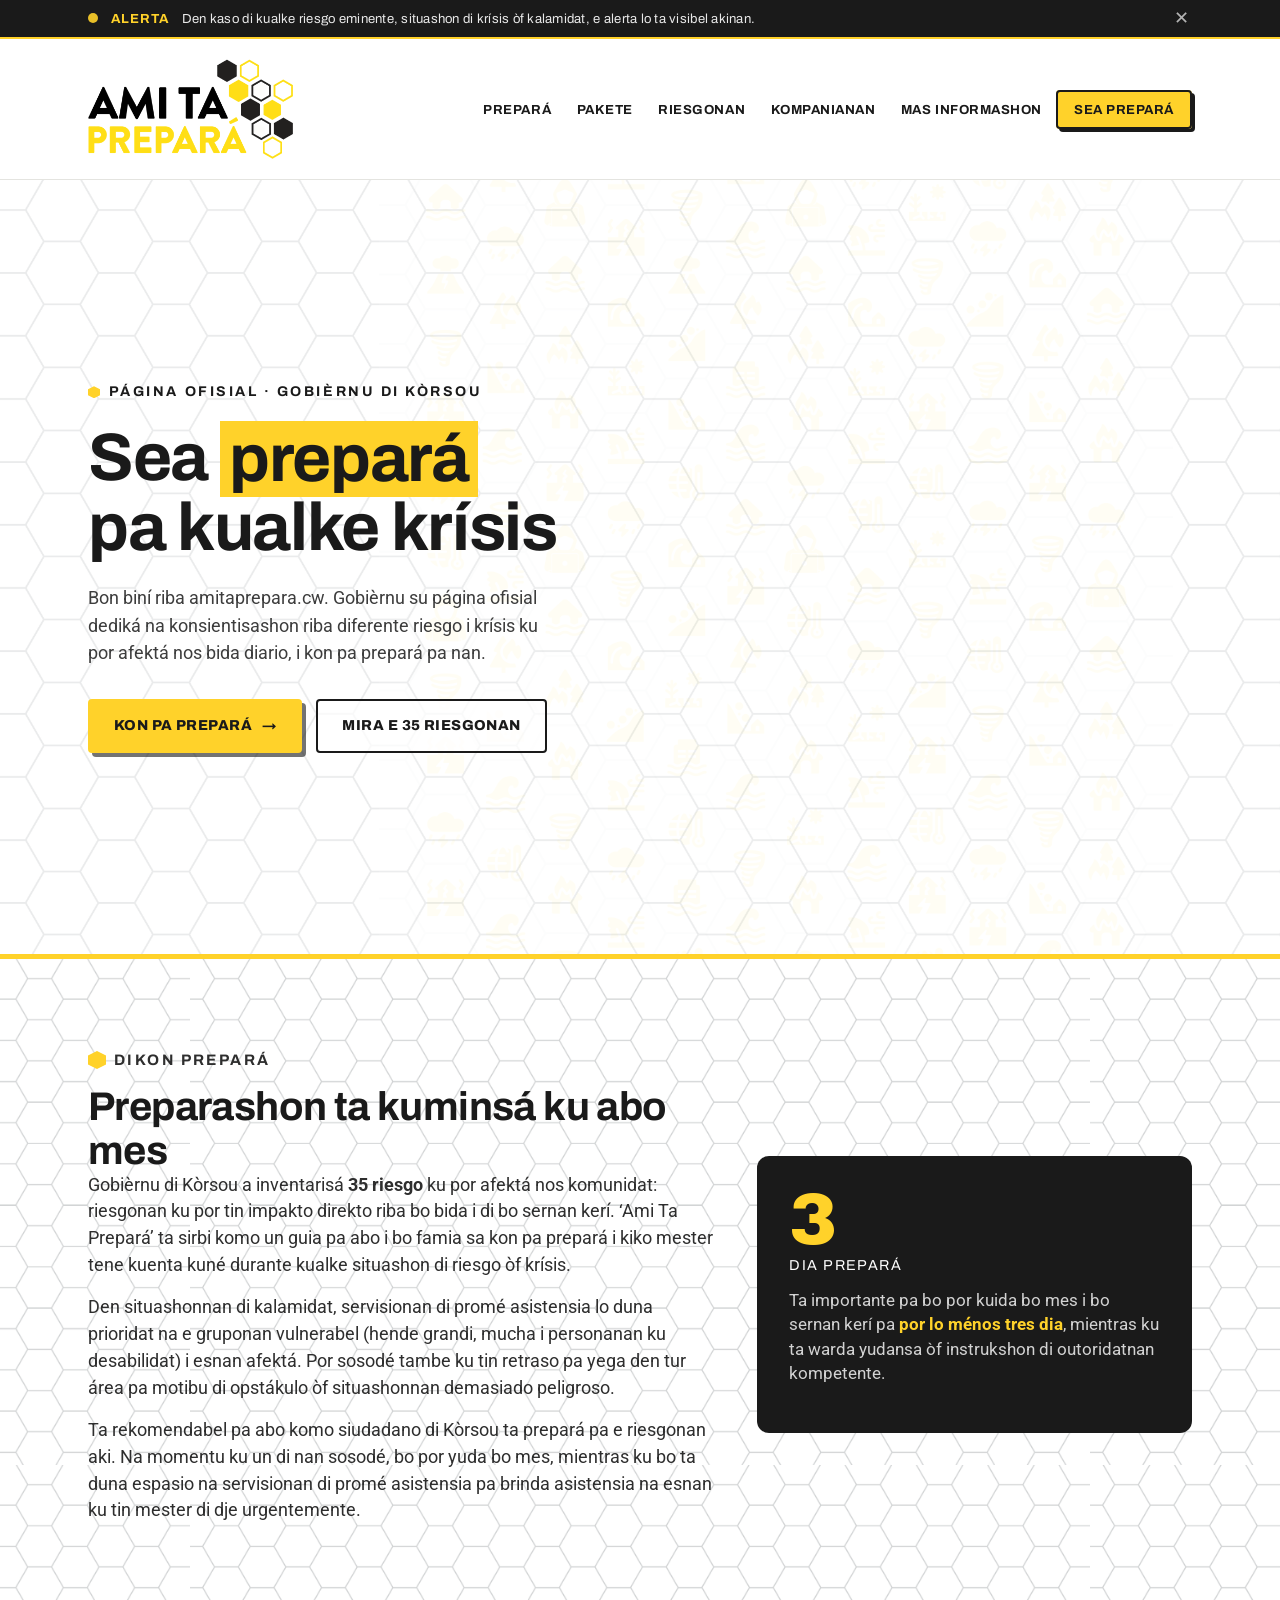
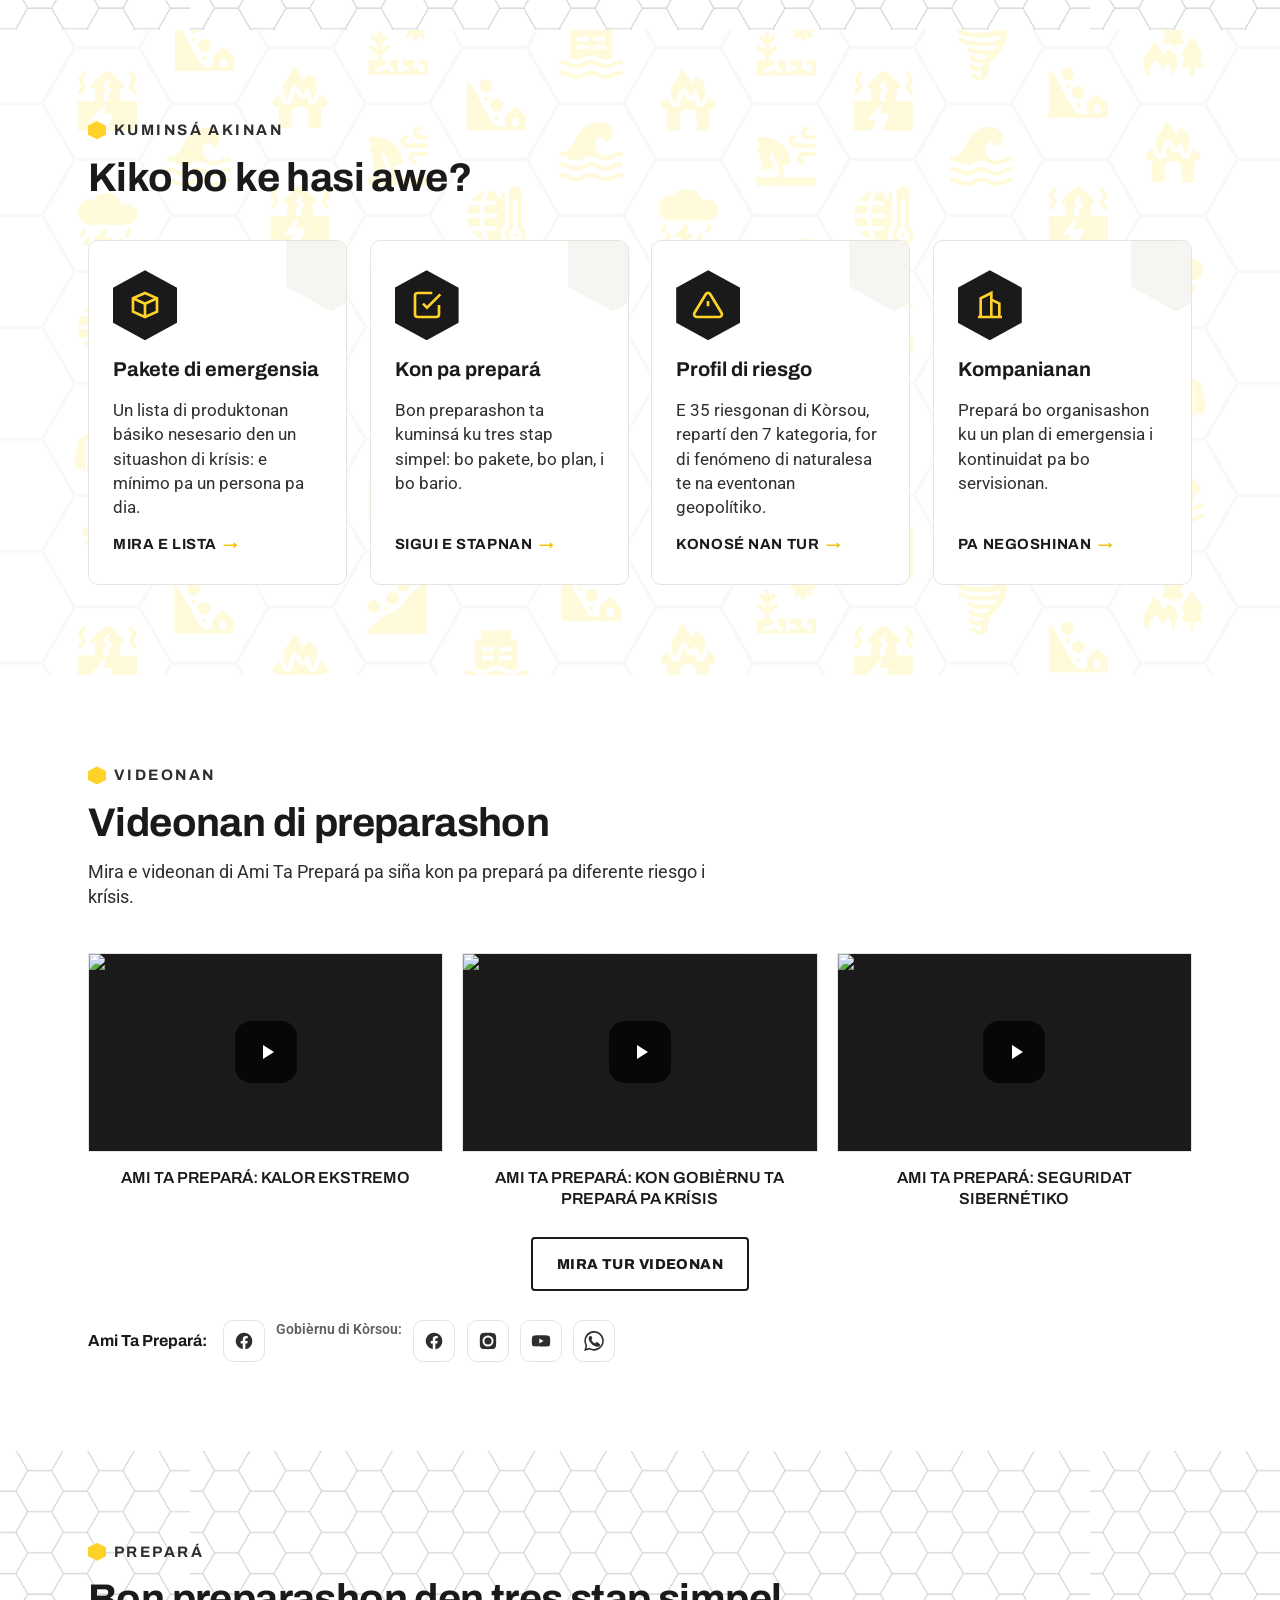
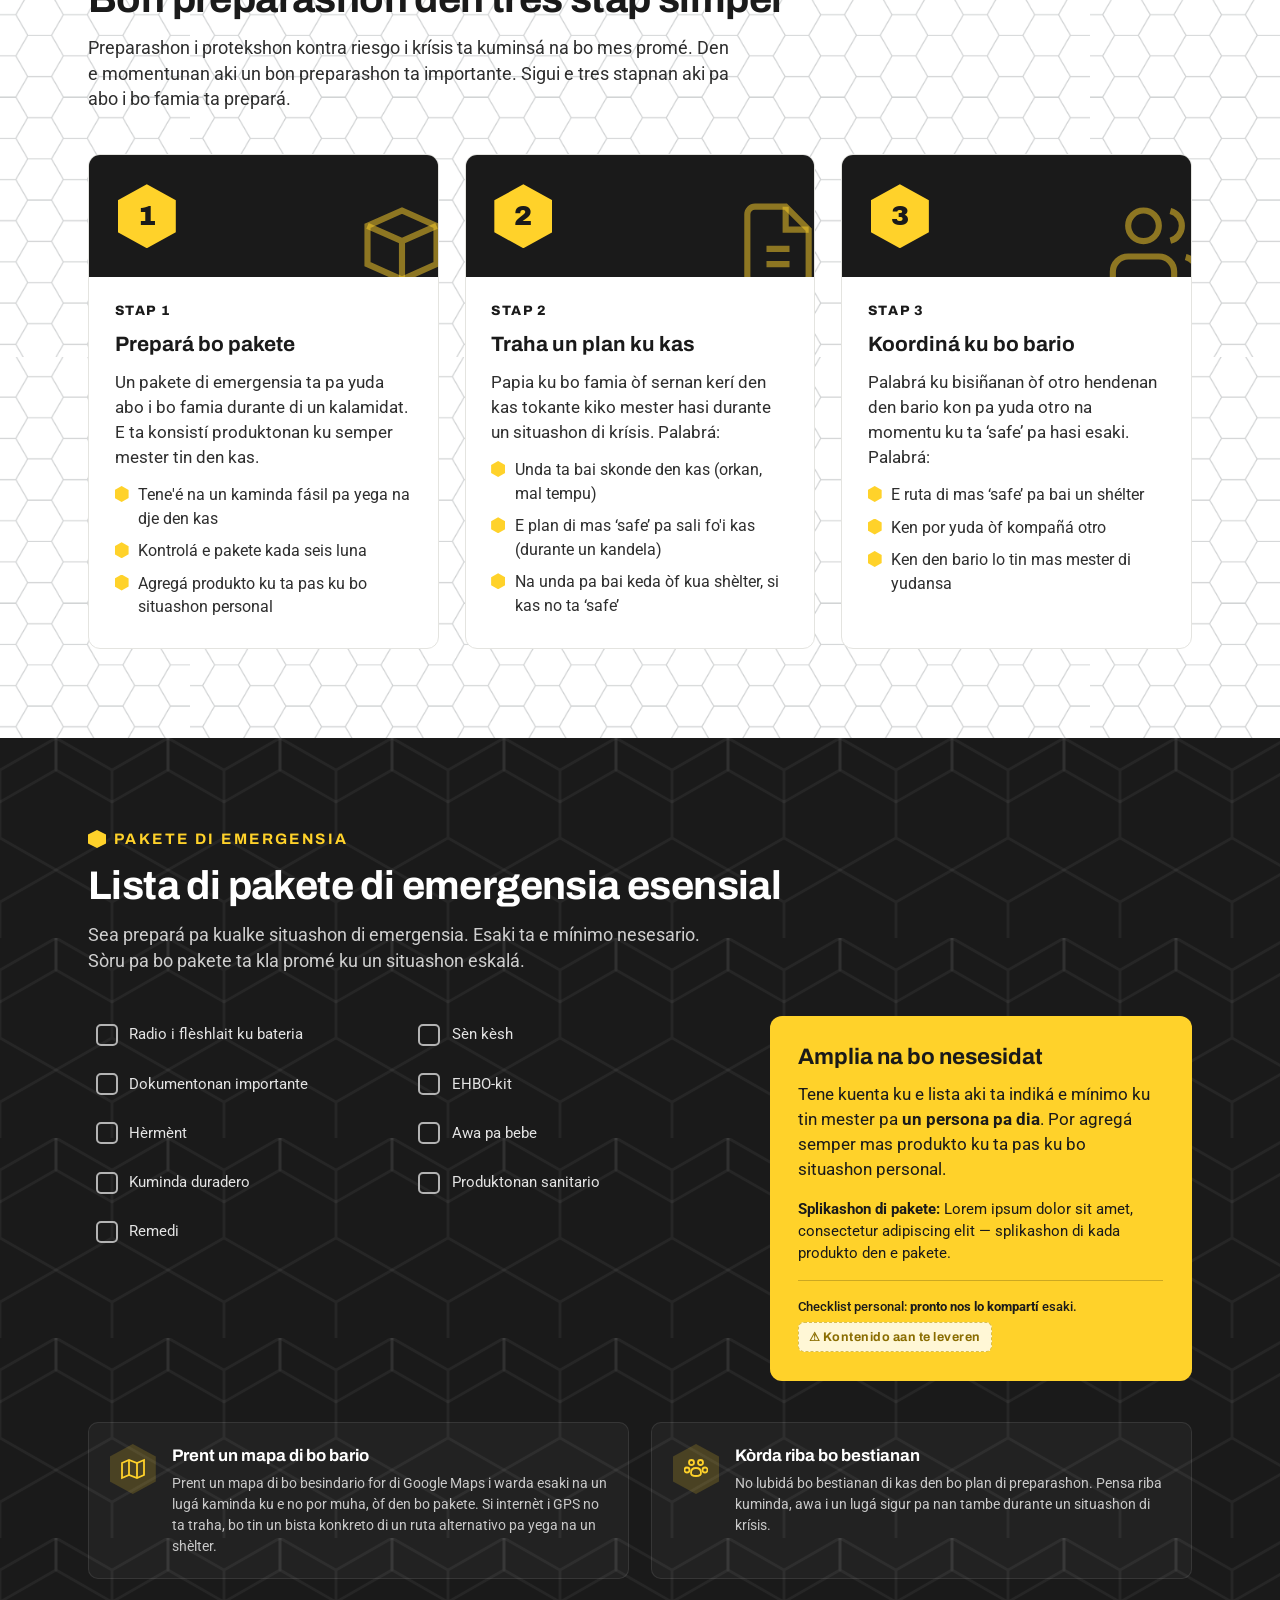
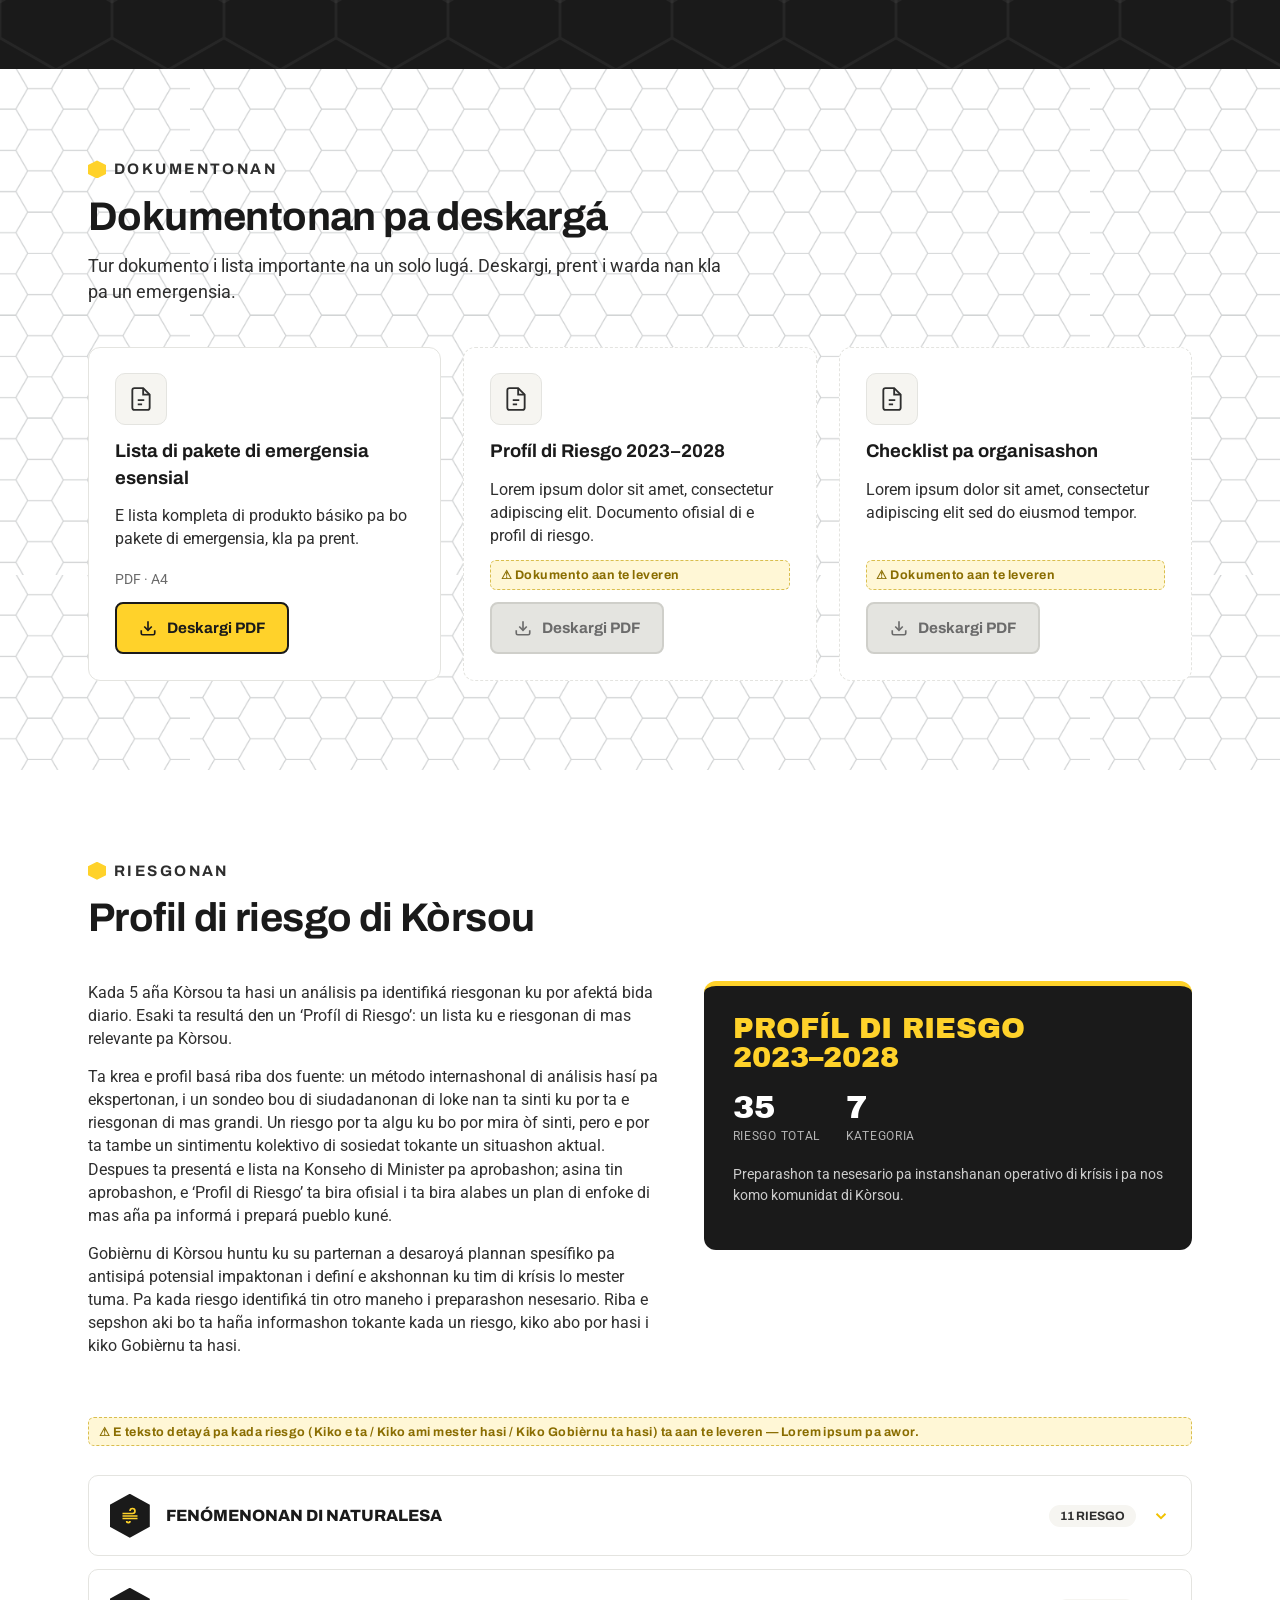
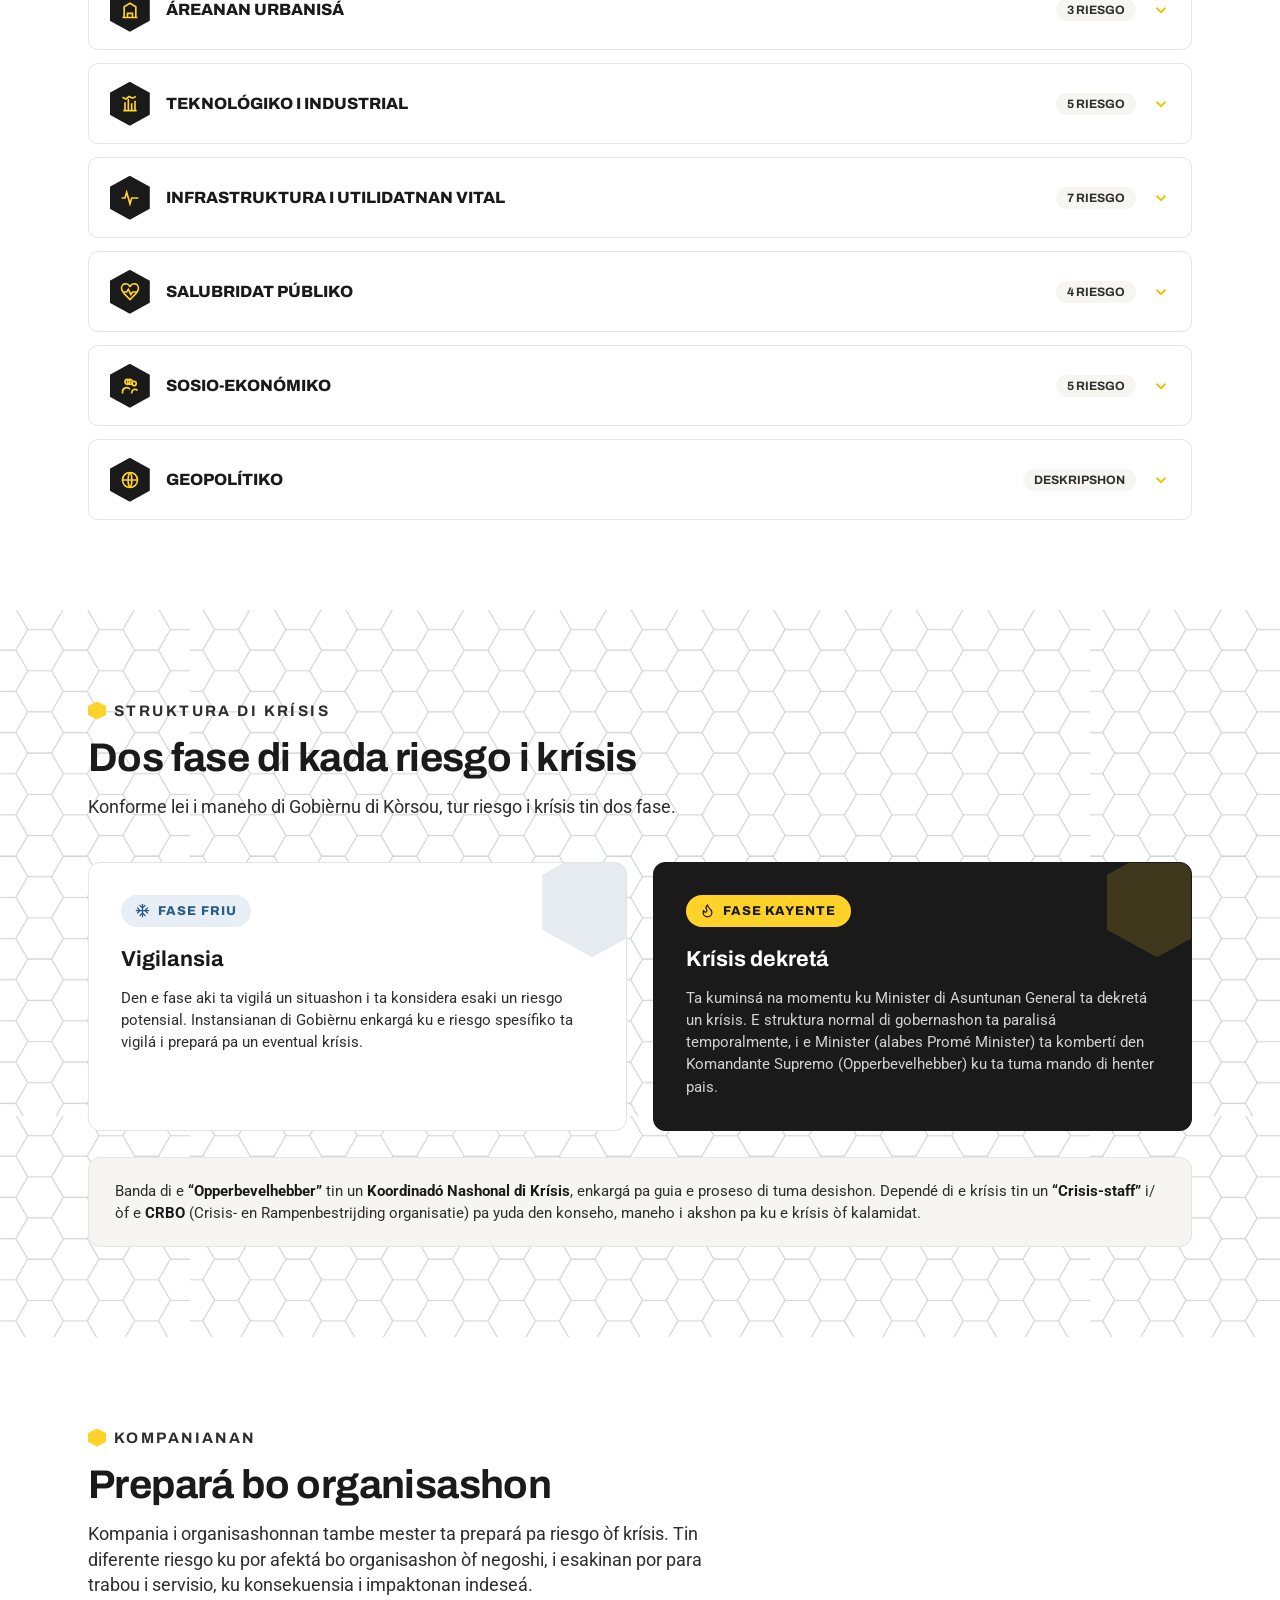
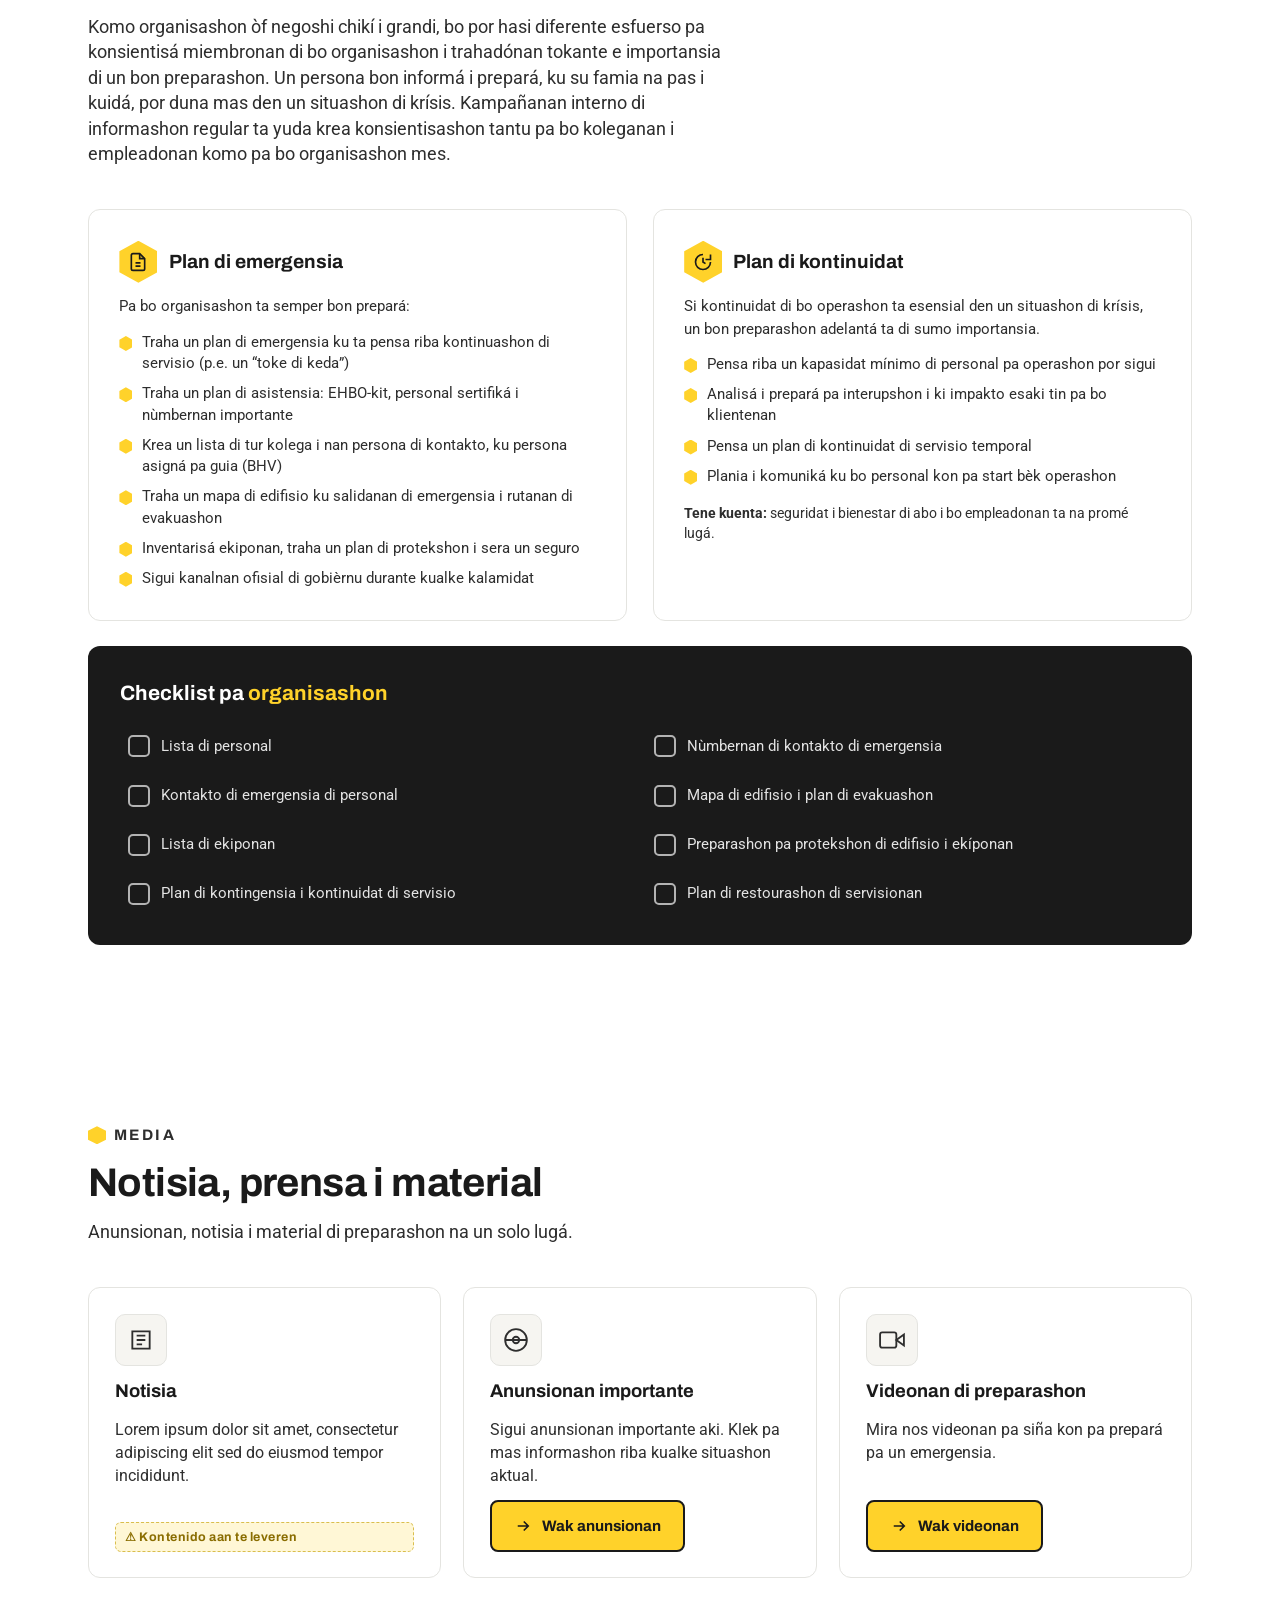
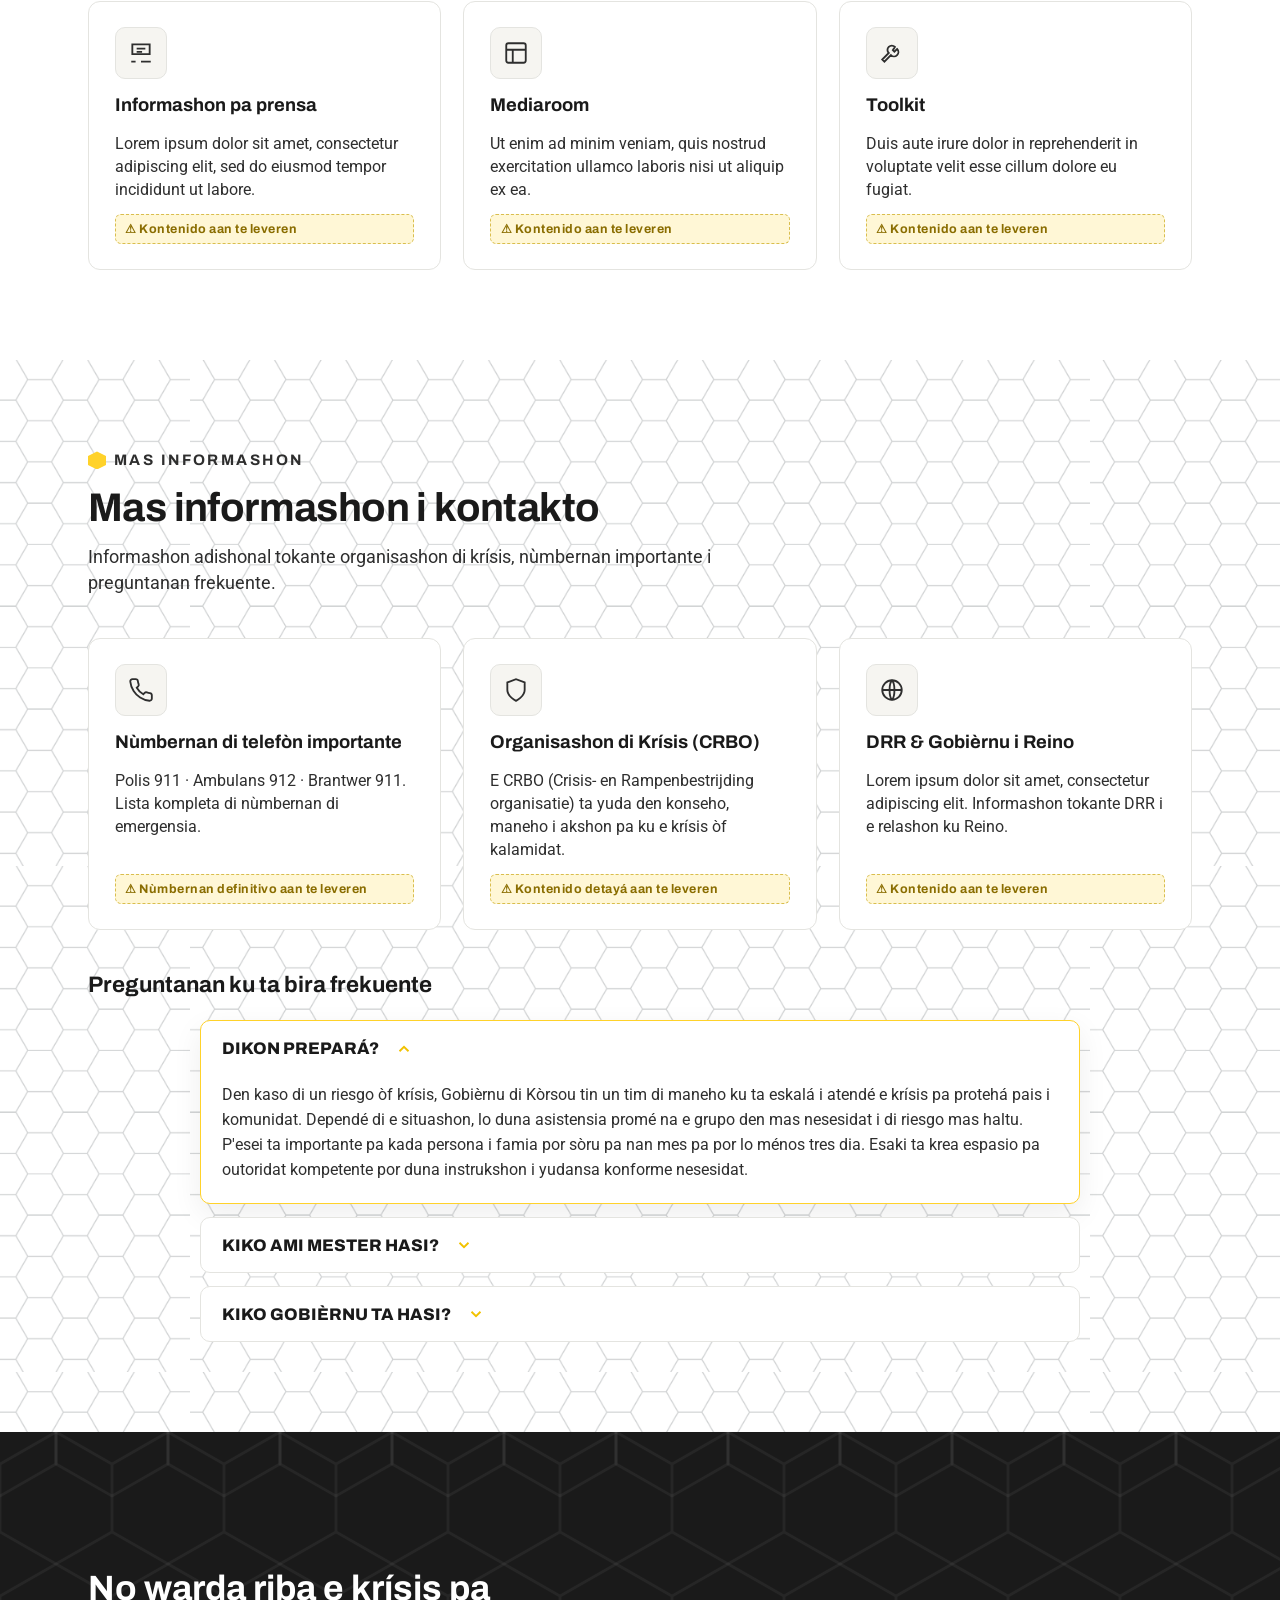
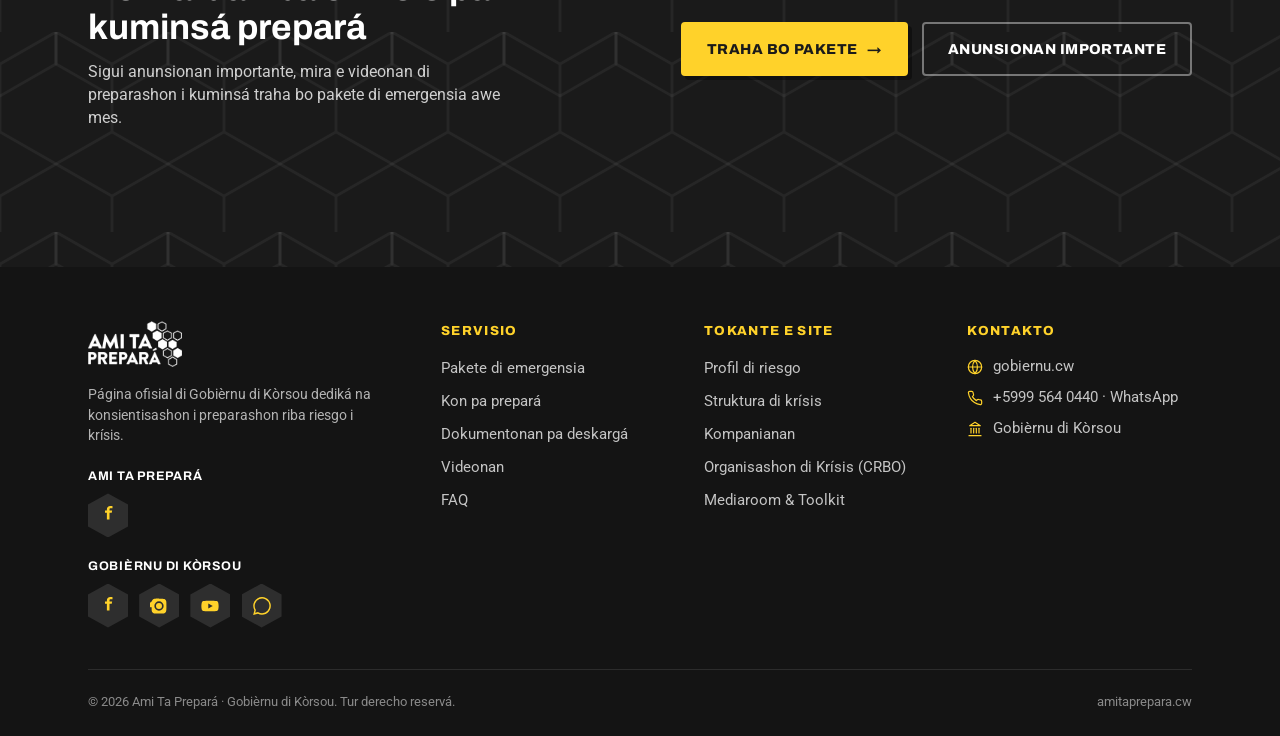
==== commit be652d0b: "." ====
--- a/AmiTaPreparaV2/index.html
+++ b/AmiTaPreparaV2/index.html
@@ -197,13 +197,21 @@
      HERO
      ============================================================ */
   .hero {
-    position: relative; color: var(--white); overflow: hidden;
-    background: var(--black) url("img/hero-background-light.png") center / cover no-repeat;
-  }
-  /* left-side scrim keeps the headline readable over the artwork */
+    position: relative; color: var(--black); overflow: hidden;
+    background: var(--white) url("img/disaster-grid.png") center / cover no-repeat;
+    border-bottom: 5px solid var(--yellow);
+  }
+  /* The flyer uses a very light preparedness pattern. Keep the detailed
+     disaster symbols subtle so the message remains the focal point. */
   .hero::before {
     content: ""; position: absolute; inset: 0;
-    background: linear-gradient(100deg, rgba(26,26,26,.82) 0%, rgba(26,26,26,.54) 50%, rgba(26,26,26,.24) 100%);
+    background: url("img/disaster-backdrop.png") 78% 48% / min(920px, 62vw) auto no-repeat;
+    opacity: .105;
+    pointer-events: none;
+  }
+  .hero::after {
+    content: ""; position: absolute; inset: 0; z-index: 1;
+    background: rgba(255,255,255,.56);
     pointer-events: none;
   }
   .hero .wrap {
@@ -214,8 +222,12 @@
   .hero .eyebrow {
     display: inline-flex; align-items: center; gap: .55rem;
     font-family: var(--font-head); font-weight: 700; font-size: 0.88rem;
-    text-transform: uppercase; letter-spacing: .18em; color: var(--yellow);
+    text-transform: uppercase; letter-spacing: .18em; color: var(--black);
     margin-bottom: 1.3rem;
+  }
+  .hero .eyebrow::before {
+    content: ""; width: 12px; height: 12px; flex: none;
+    background: var(--yellow); clip-path: var(--hex);
   }
   .hero h1 {
     font-family: var(--font-head); font-weight: 700;
@@ -223,9 +235,13 @@
     line-height: 1.04; letter-spacing: -.02em;
     margin-bottom: 1.3rem;
   }
-  .hero h1 .y { color: var(--yellow); }
+  .hero h1 .y {
+    color: var(--black); background: var(--yellow);
+    padding: .01em .14em .04em;
+    -webkit-box-decoration-break: clone; box-decoration-break: clone;
+  }
   .hero p.lead {
-    font-size: clamp(1rem, 1.4vw, 1.18rem); color: #d7d7d7; max-width: 46ch;
+    font-size: clamp(1rem, 1.4vw, 1.18rem); color: #3d3d3d; max-width: 46ch;
     margin-bottom: 2rem; line-height: 1.55;
   }
   .hero-cta { display: flex; flex-wrap: wrap; gap: .9rem; }
@@ -238,8 +254,8 @@
   }
   .btn-primary { background: var(--yellow); color: var(--black); box-shadow: 4px 4px 0 rgba(0,0,0,.55); }
   .btn-primary:hover { transform: translate(-2px,-2px); box-shadow: 6px 6px 0 rgba(0,0,0,.55); }
-  .btn-ghost { background: transparent; color: var(--yellow); border-color: rgba(255,255,255,.4); }
-  .btn-ghost:hover { border-color: var(--yellow); background: rgba(255,210,42,.1); }
+  .btn-ghost { background: rgba(255,255,255,.72); color: var(--black); border-color: var(--black); }
+  .btn-ghost:hover { border-color: var(--black); background: var(--white); box-shadow: 4px 4px 0 rgba(0,0,0,.16); }
   .btn .arr { transition: transform .2s; }
   .btn:hover .arr { transform: translateX(4px); }
 
@@ -629,11 +645,11 @@
   }
   @media (max-width: 720px) {
     html { scroll-padding-top: 120px; }
-    /* narrow viewport: text spans full width, so darken the artwork evenly
-       to keep the headline crisp for all (senior) readers */
-    .hero { background-position: 58% center; }
+    .hero { background-position: center; }
     .hero::before {
-      background: linear-gradient(180deg, rgba(26,26,26,.84) 0%, rgba(26,26,26,.66) 100%);
+      background-position: 72% 55%;
+      background-size: 920px auto;
+      opacity: .065;
     }
     /* backdrop-filter creates a containing block that would trap the fixed
        nav panel inside the header — drop it (keep a solid bg) on mobile */
@@ -718,7 +734,7 @@
 <main id="maincontent" tabindex="-1">
 
 <!-- ============ HERO ============ -->
-<section class="hero honey-dark" id="home">
+<section class="hero" id="home">
   <div class="wrap">
     <div class="hero-copy">
       <span class="eyebrow">Página ofisial · Gobièrnu di Kòrsou</span>
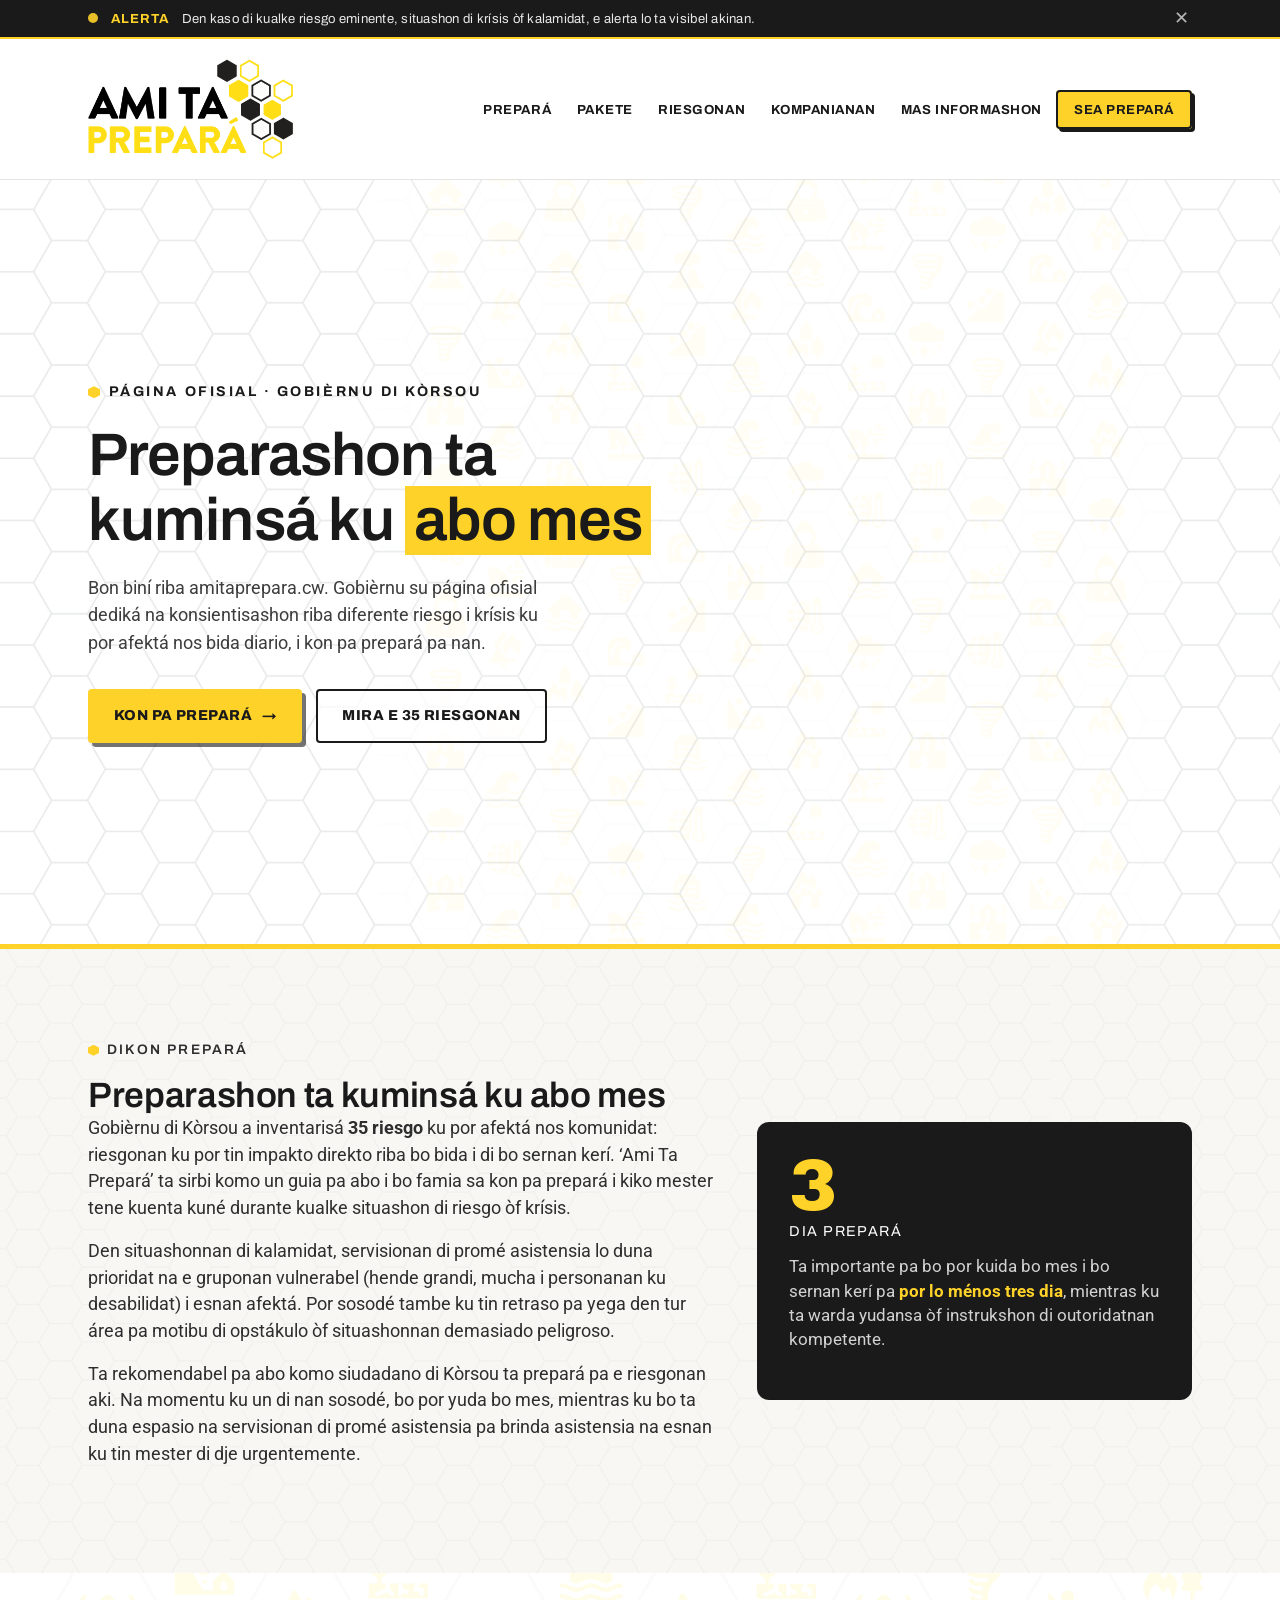
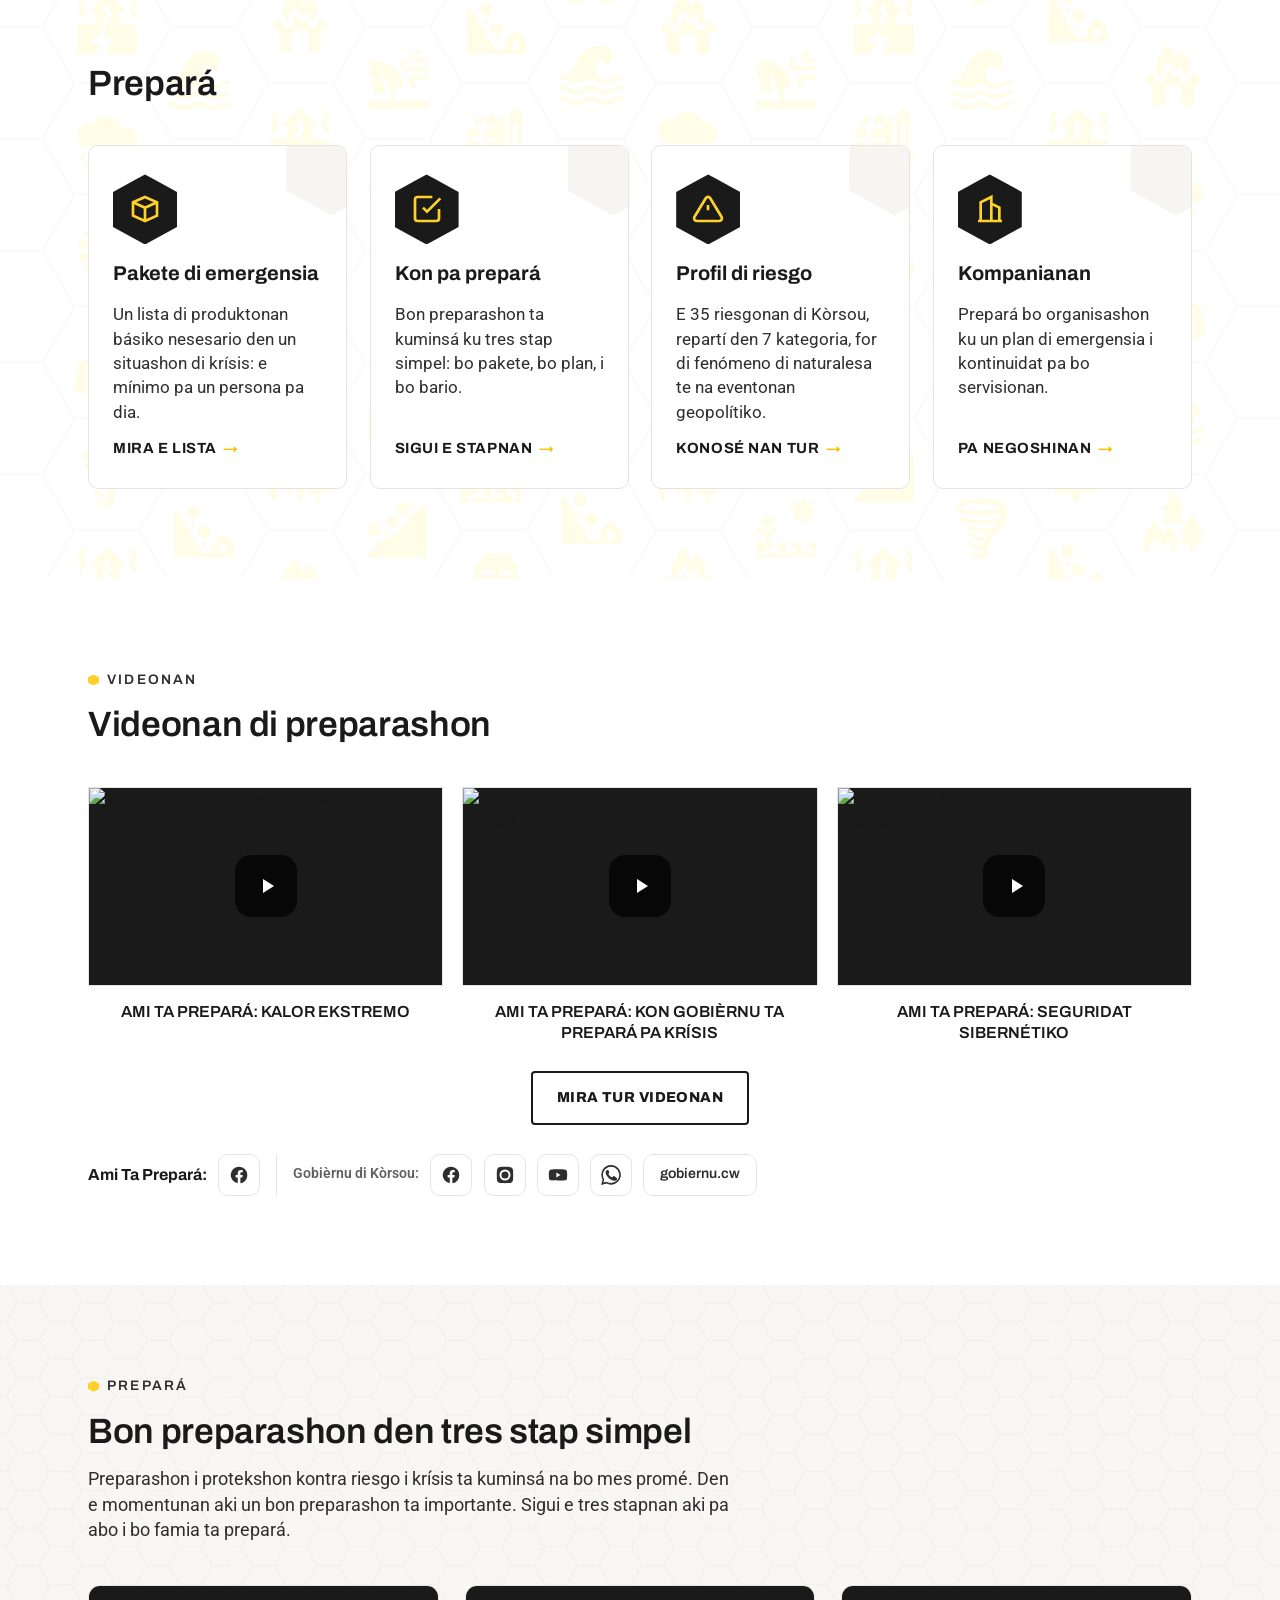
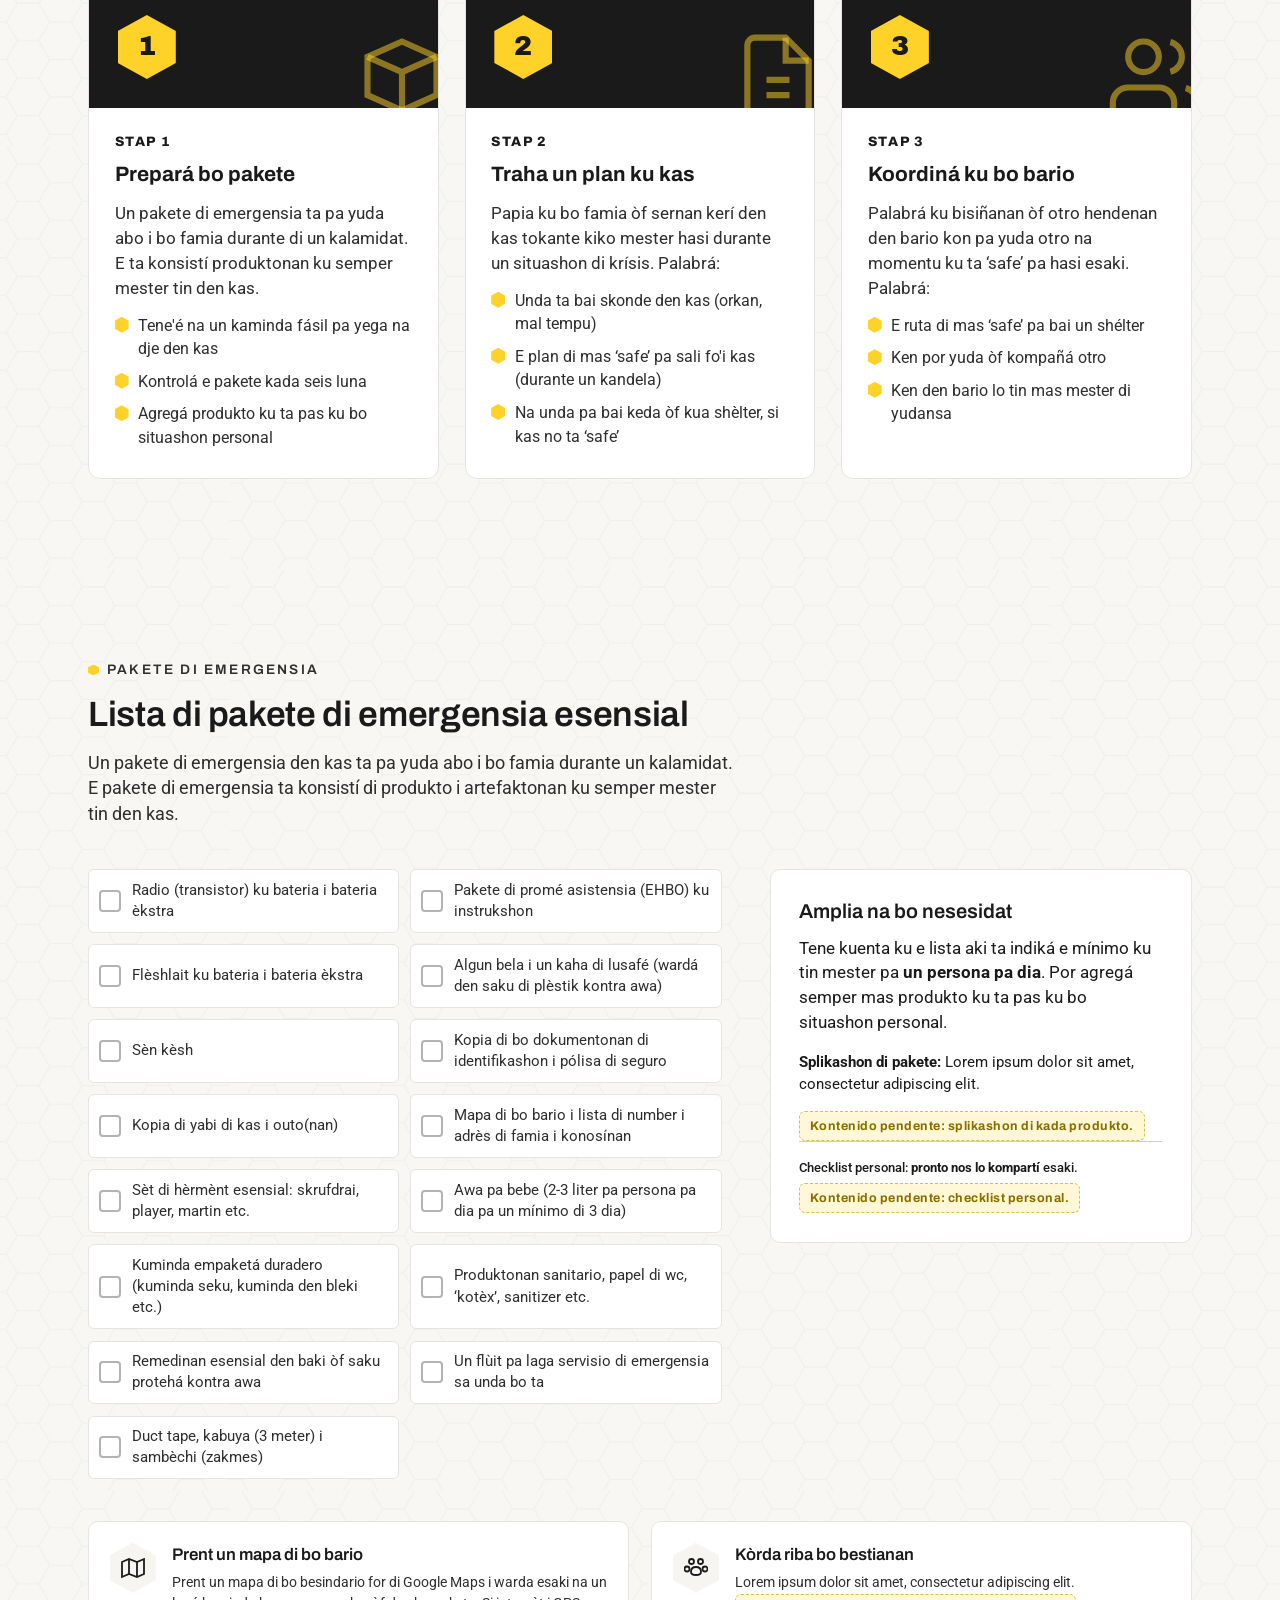
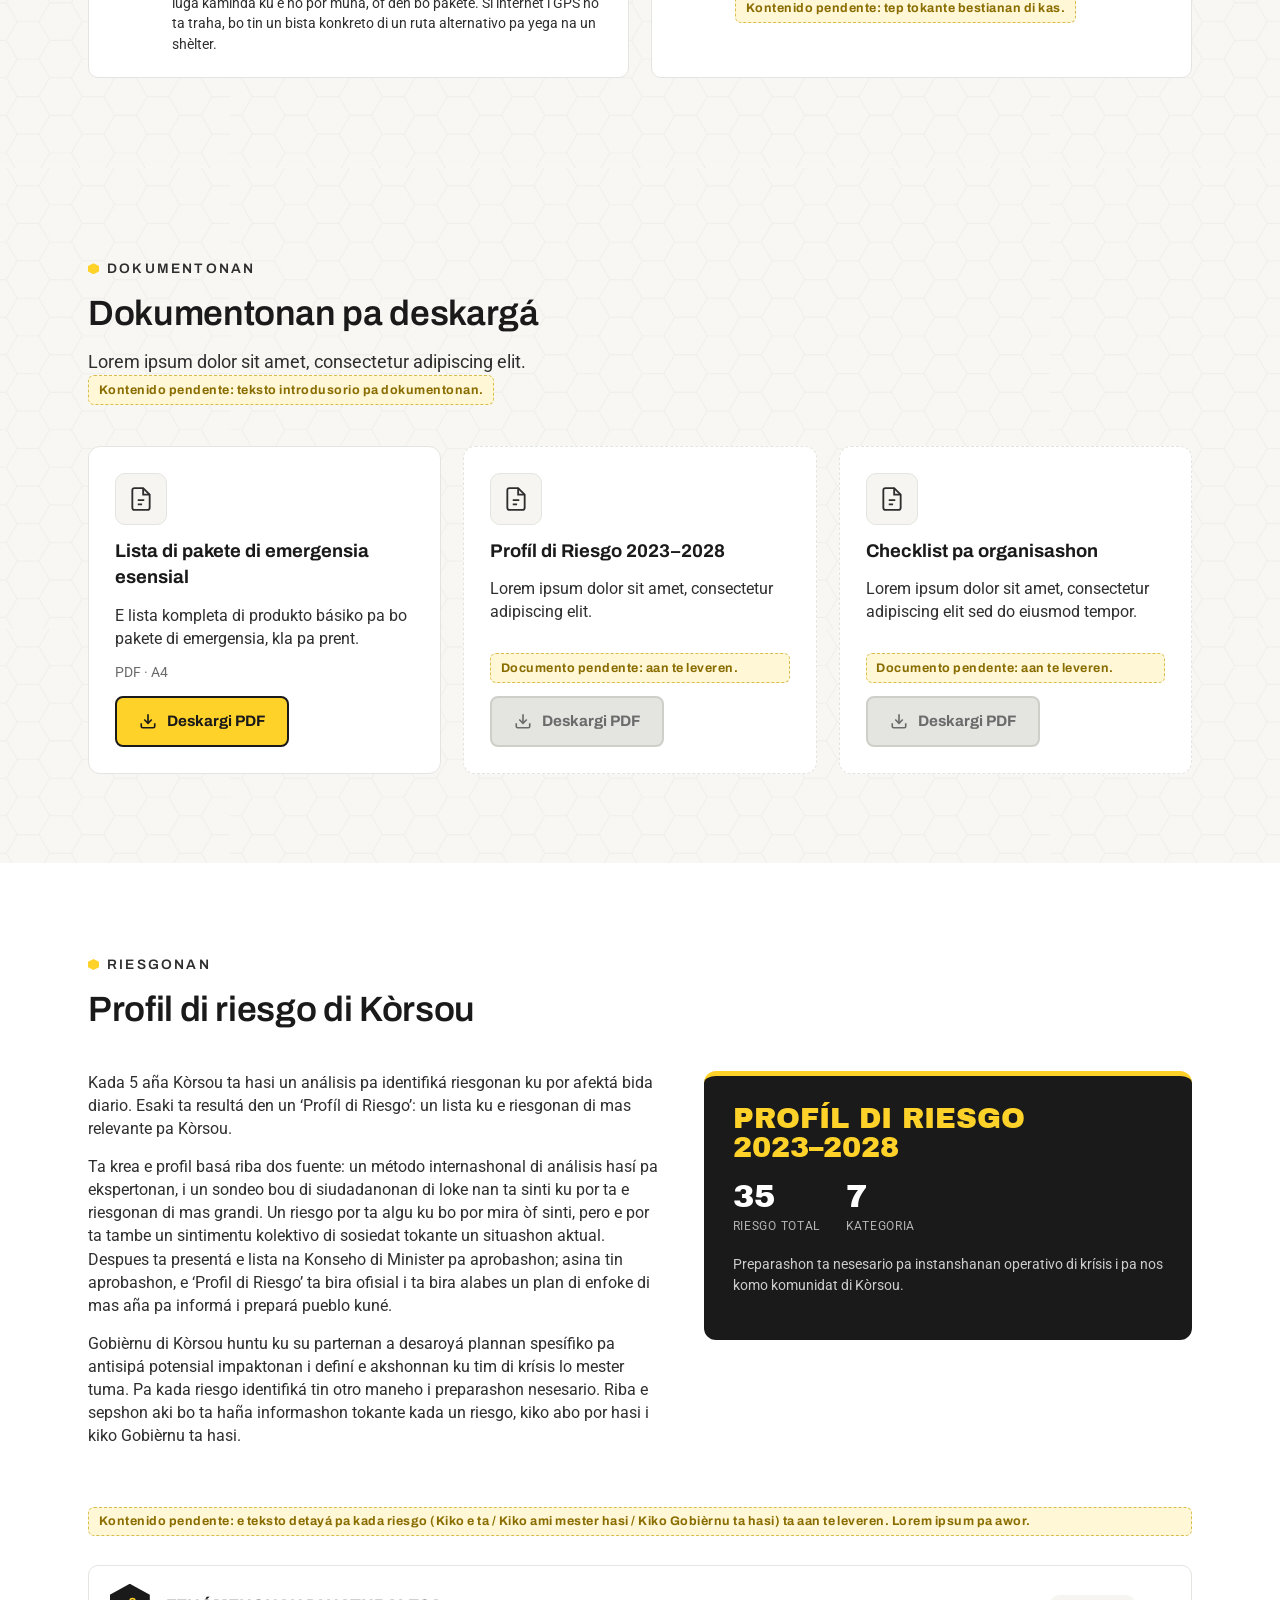
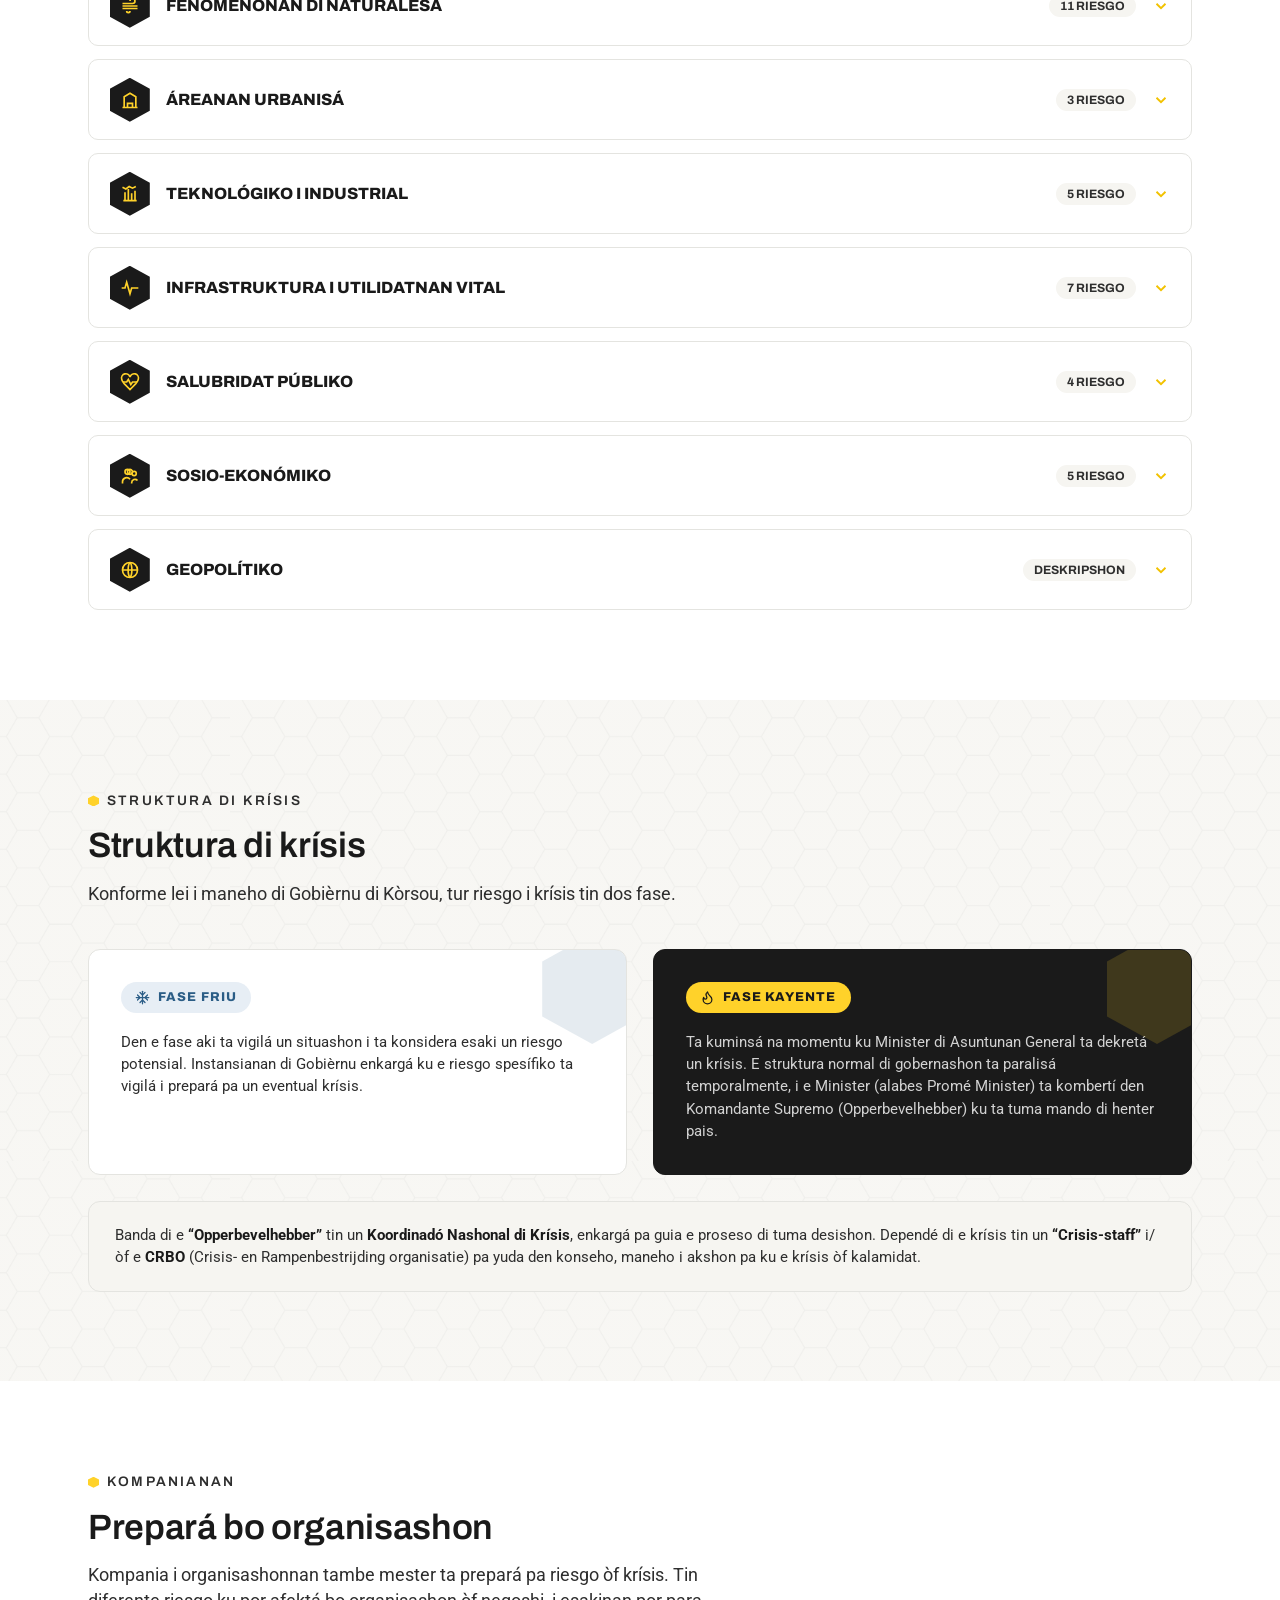
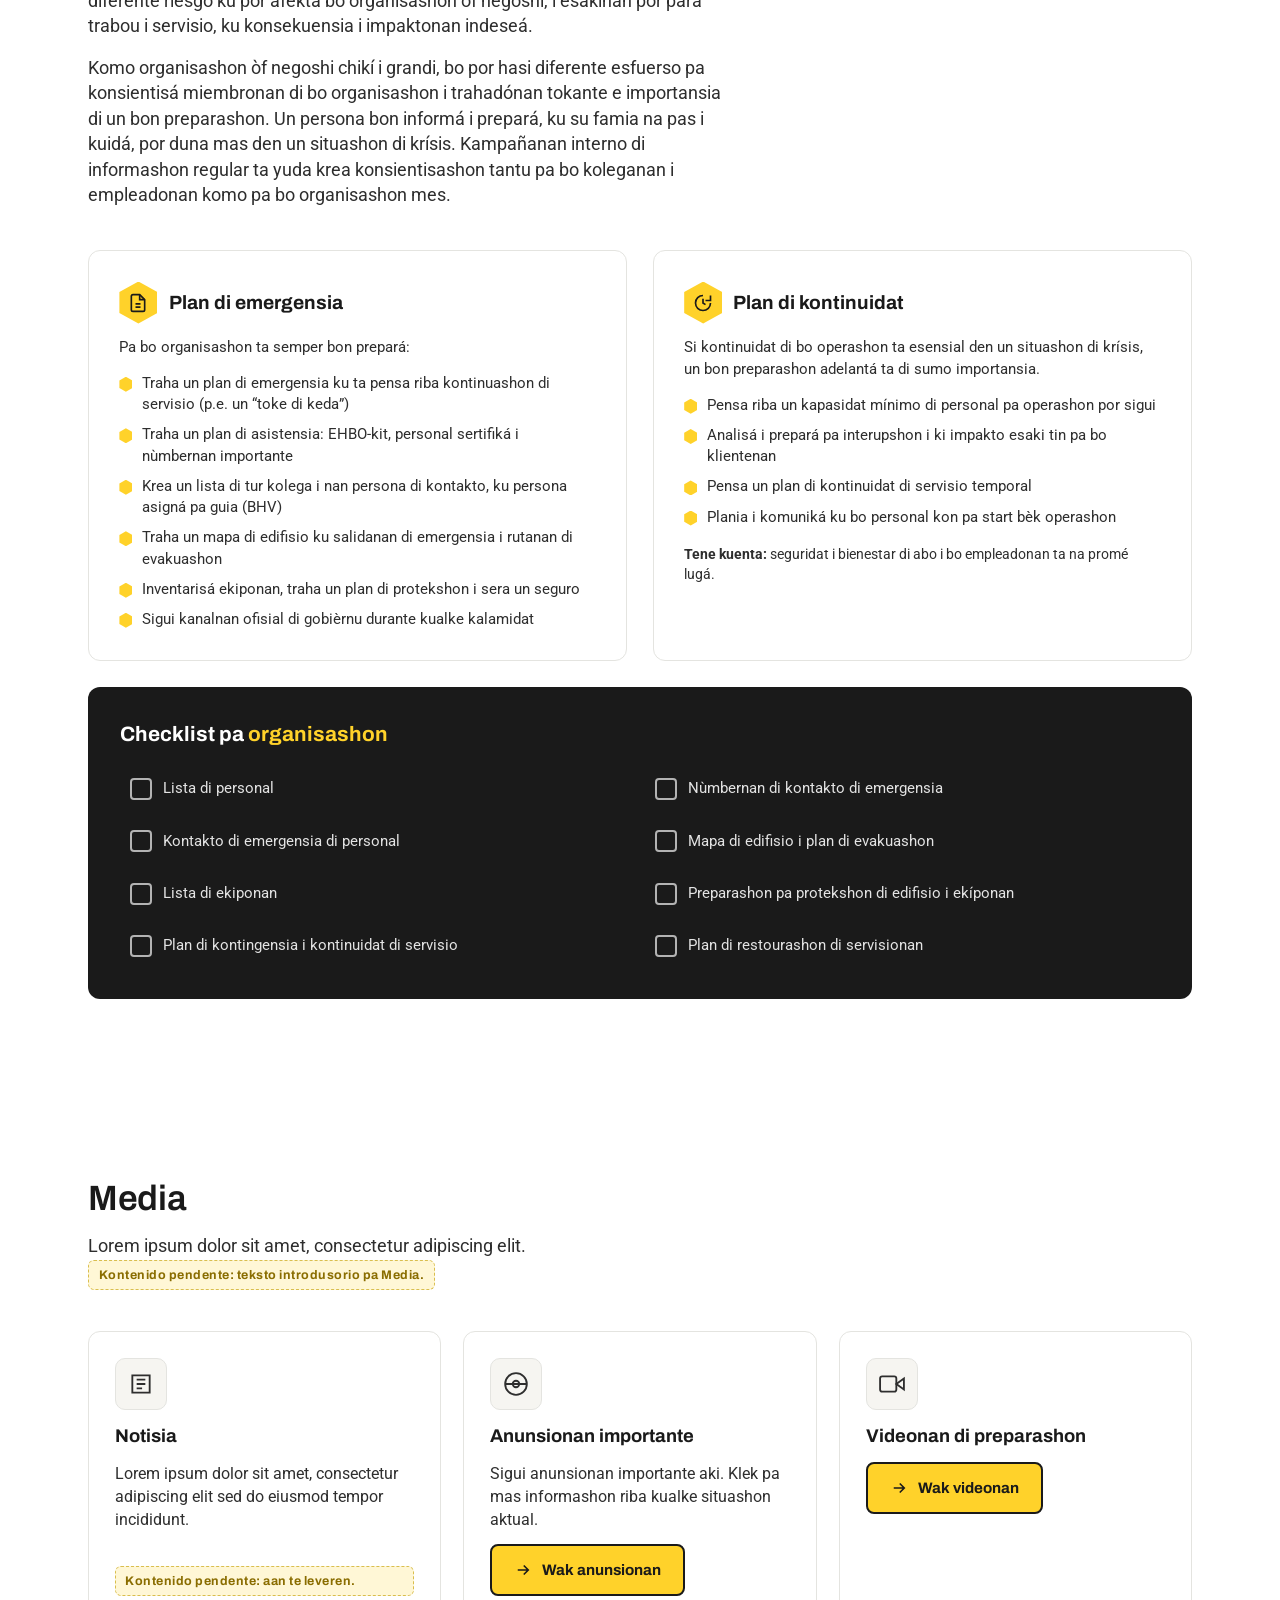
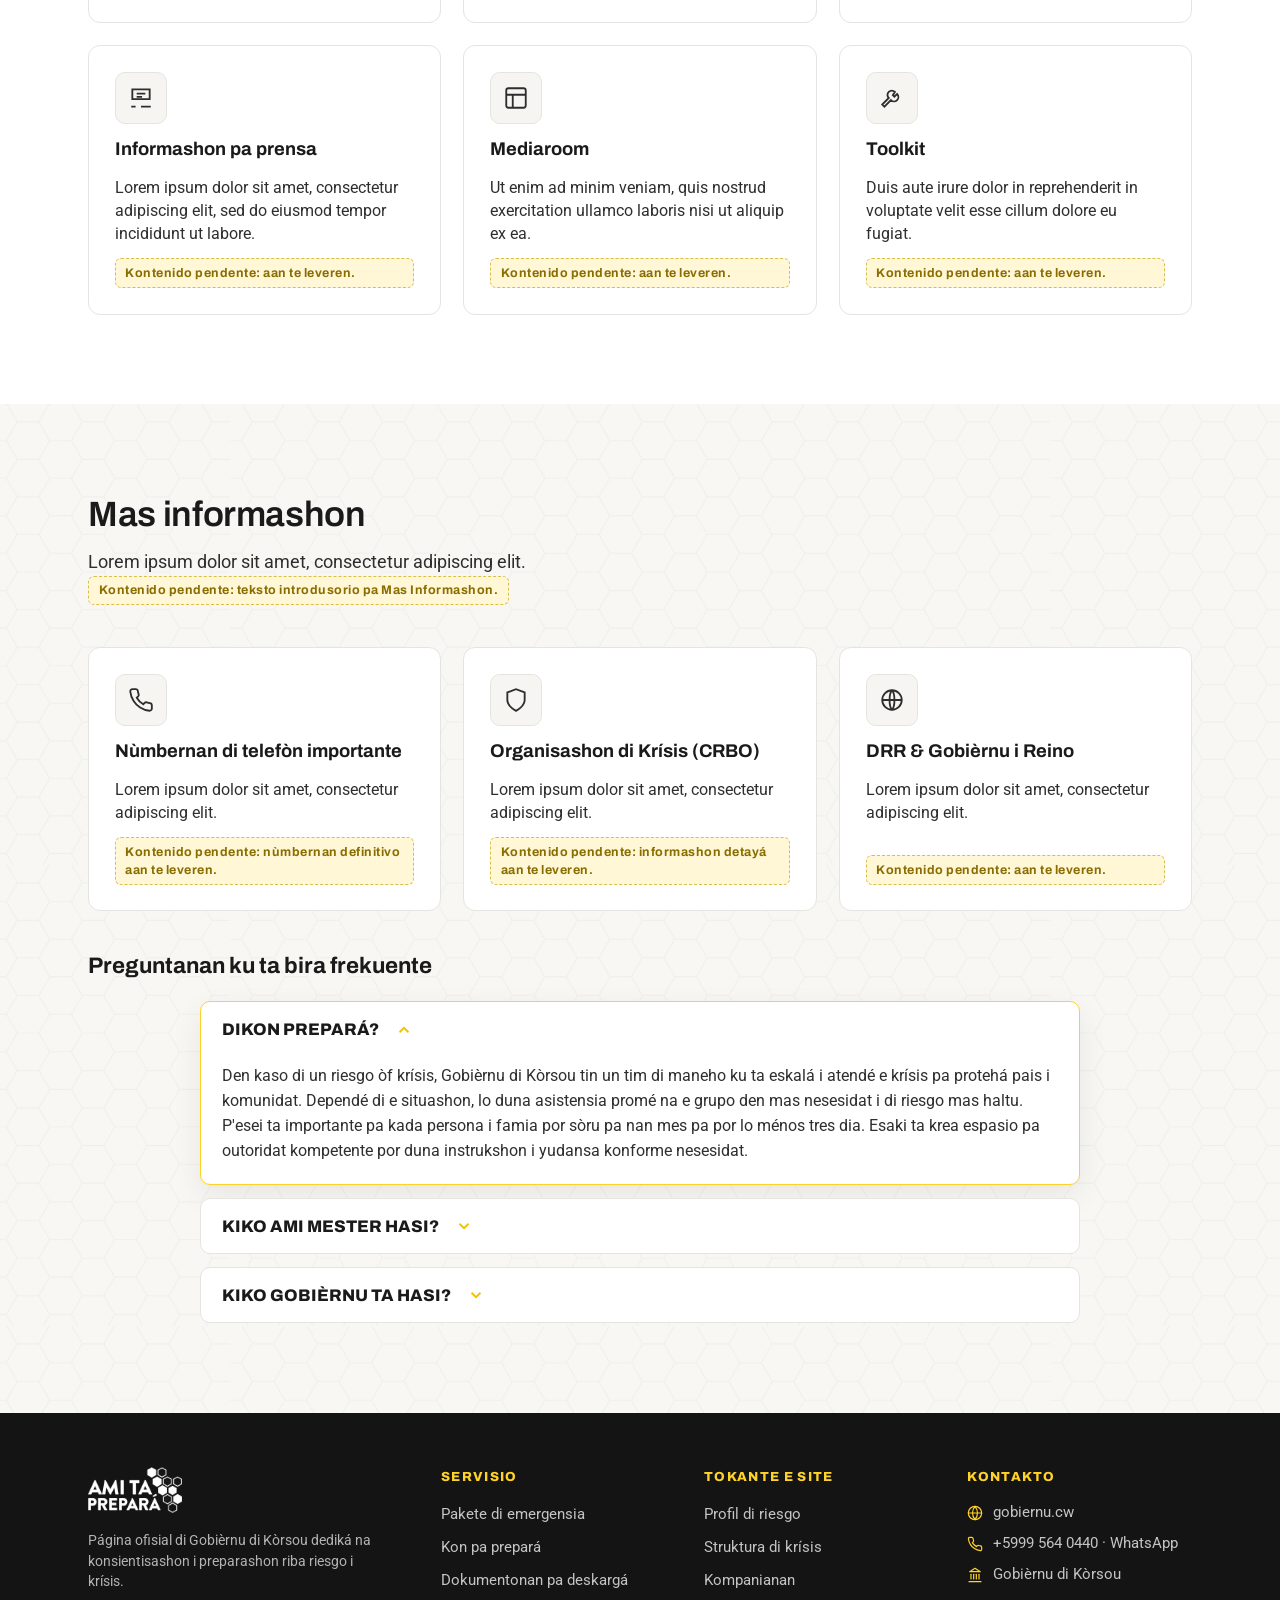
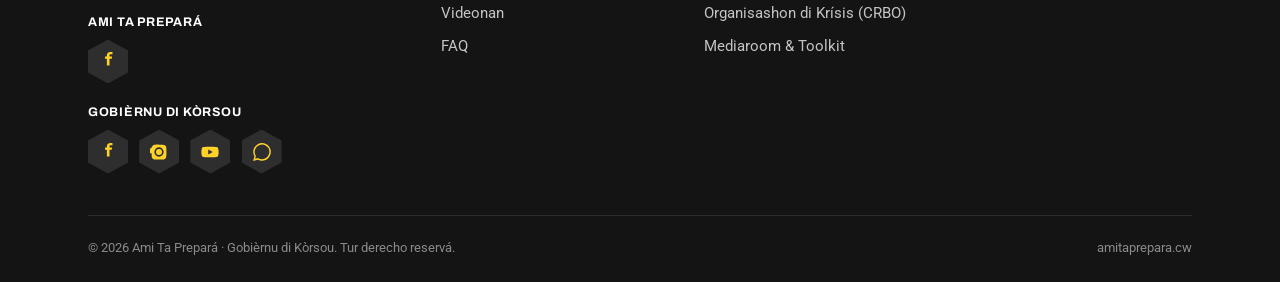
==== commit 83b493bf: "." ====
--- a/AmiTaPreparaV2/index.html
+++ b/AmiTaPreparaV2/index.html
@@ -3,7 +3,7 @@
 <head>
 <meta charset="UTF-8" />
 <meta name="viewport" content="width=device-width, initial-scale=1.0" />
-<title>Ami Ta Prepará: Sea prepará pa kualke riesgo òf krísis</title>
+<title>Ami Ta Prepará: Preparashon ta kuminsá ku abo mes</title>
 <meta name="description" content="Página ofisial di Gobièrnu di Kòrsou dediká na konsientisashon riba riesgo i krísis i kon pa prepará pa nan." />
 <link rel="icon" href="img/favicon.svg" type="image/svg+xml" />
 <link rel="preconnect" href="https://fonts.googleapis.com" />
@@ -230,9 +230,9 @@
     background: var(--yellow); clip-path: var(--hex);
   }
   .hero h1 {
-    font-family: var(--font-head); font-weight: 700;
-    font-size: clamp(2.3rem, 5.4vw, 4.2rem);
-    line-height: 1.04; letter-spacing: -.02em;
+    font-family: var(--font-head); font-weight: 600;
+    font-size: clamp(2.2rem, 4.8vw, 3.75rem);
+    line-height: 1.08; letter-spacing: -.015em;
     margin-bottom: 1.3rem;
   }
   .hero h1 .y {
@@ -283,37 +283,39 @@
   .sec-head { max-width: 760px; margin-bottom: 2.6rem; }
   .kicker {
     display: inline-flex; align-items: center; gap: .5rem;
-    font-family: var(--font-head); font-weight: 700; font-size: 0.95rem;
+    font-family: var(--font-head); font-weight: 600; font-size: 0.86rem;
     text-transform: uppercase; letter-spacing: .16em; color: var(--dark);
     margin-bottom: .9rem;
   }
-  .kicker .dot { width: 18px; height: 18px; clip-path: var(--hex); background: var(--yellow); display: inline-block; }
+  .kicker .dot { width: 11px; height: 11px; clip-path: var(--hex); background: var(--yellow); display: inline-block; }
   section.on-dark .kicker { color: var(--yellow); }
   h2.title {
-    font-family: var(--font-head); font-weight: 700;
-    font-size: clamp(1.7rem, 3.6vw, 2.5rem); line-height: 1.08; letter-spacing: -.015em;
+    font-family: var(--font-head); font-weight: 600;
+    font-size: clamp(1.6rem, 3vw, 2.2rem); line-height: 1.15; letter-spacing: -.01em;
   }
   section.on-dark { color: var(--white); }
   section.on-dark h2.title { color: var(--white); }
   .lede { color: var(--dark); font-size: 1.1rem; margin-top: 1rem; max-width: 65ch; }
   section.on-dark .lede { color: #cfcfcf; }
-  /* neutral grey honeycomb grid texture across every light section (no yellow) */
+  /* neutral grey honeycomb grid — faded to a whisper via a translucent paper wash */
   .on-paper {
     background-color: var(--paper);
-    background-image: url("img/disaster-grid.png");
-    background-size: 900px auto; background-position: top center; background-repeat: repeat;
+    background-image: linear-gradient(rgba(246,245,241,.82), rgba(246,245,241,.82)), url("img/disaster-grid.png");
+    background-size: auto, 820px auto;
+    background-position: center, top center;
+    background-repeat: no-repeat, repeat;
   }
 
   /* ---------- disaster artwork backdrops (provided assets) ---------- */
-  /* themed yellow-icon backdrop behind the quick-cards — visible but restrained */
+  /* themed yellow-icon backdrop behind the quick-cards — one restrained accent */
   #menu { position: relative; overflow: hidden; }
   #menu::before {
     content: ""; position: absolute; inset: 0; z-index: 0; pointer-events: none;
     background: url("img/disaster-backdrop.png") center / cover no-repeat;
-    opacity: .16;
+    opacity: .10;
   }
   #menu .wrap { position: relative; z-index: 1; }
-  /* documents section keeps only the neutral grey grid (from .on-paper) */
+  /* documents section keeps only the faint grey grid (from .on-paper) */
 
   /* ============================================================
      INTRO STRIP — "3 dia" callout
@@ -383,7 +385,7 @@
   .step-body li::before { content: ""; flex: none; width: 14px; height: 16px; margin-top: 3px; clip-path: var(--hex); background: var(--yellow); }
 
   /* ============================================================
-     EMERGENCY KIT (dark, honeycomb, poster-style)
+     EMERGENCY KIT
      ============================================================ */
   .kit-grid { display: grid; grid-template-columns: 1.5fr 1fr; gap: 3rem; align-items: start; }
   .kit-list { display: grid; grid-template-columns: repeat(2, 1fr); gap: 1.1rem; }
@@ -396,18 +398,21 @@
   .kit-item .ico { width: 42px; height: 46px; flex: none; clip-path: var(--hex); background: var(--yellow); display: grid; place-content: center; }
   .kit-item .ico svg { width: 22px; height: 22px; stroke: var(--black); fill: none; stroke-width: 2; }
   .kit-item span { font-family: var(--font-head); font-weight: 600; font-size: .92rem; }
-  .kit-aside { background: var(--yellow); color: var(--black); border-radius: 12px; padding: 1.8rem; }
-  .kit-aside h3 { font-family: var(--font-head); font-weight: 700; font-size: 1.4rem; line-height: 1.1; margin-bottom: .8rem; }
+  .kit-aside { background: var(--white); color: var(--black); border: 1px solid var(--gray-line); border-radius: 10px; padding: 1.8rem; }
+  .kit-aside h3 { font-family: var(--font-head); font-weight: 600; font-size: 1.25rem; line-height: 1.2; margin-bottom: .8rem; }
   .kit-aside p { font-size: 1.07rem; margin-bottom: 1rem; }
   .kit-aside .note { font-size: .82rem; border-top: 1.5px solid rgba(0,0,0,.2); padding-top: 1rem; font-weight: 500; }
+  .kit-check { align-content: start; }
+  .kit-check label { background: var(--white); border: 1px solid var(--gray-line); color: var(--dark); }
+  .kit-check label:hover { background: var(--white); }
 
   /* ---------- tips inline ---------- */
   .tips { display: grid; grid-template-columns: repeat(2,1fr); gap: 1.4rem; margin-top: 2.6rem; }
-  .tip { display: flex; gap: 1rem; background: rgba(255,255,255,.04); border: 1px solid rgba(255,255,255,.09); border-radius: 10px; padding: 1.3rem; }
-  .tip .ico { width: 46px; height: 50px; flex: none; clip-path: var(--hex); background: rgba(255,210,42,.18); display: grid; place-content: center; }
-  .tip .ico svg { width: 24px; height: 24px; stroke: var(--yellow); fill: none; stroke-width: 1.8; }
-  .tip h4 { font-family: var(--font-head); font-weight: 700; font-size: 1.05rem; margin-bottom: .35rem; }
-  .tip p { color: #c9c9c9; font-size: .9rem; }
+  .tip { display: flex; gap: 1rem; background: var(--white); border: 1px solid var(--gray-line); border-radius: 10px; padding: 1.3rem; }
+  .tip .ico { width: 46px; height: 50px; flex: none; clip-path: var(--hex); background: var(--paper); display: grid; place-content: center; }
+  .tip .ico svg { width: 24px; height: 24px; stroke: var(--black); fill: none; stroke-width: 1.8; }
+  .tip h4 { font-family: var(--font-head); font-weight: 600; font-size: 1.05rem; margin-bottom: .35rem; }
+  .tip p { color: var(--dark); font-size: .9rem; }
 
   /* ============================================================
      DOWNLOADABLE DOCUMENTS
@@ -474,16 +479,20 @@
   .playlist-link { display: flex; justify-content: center; margin-top: 1.7rem; }
   .social-row { display: flex; flex-wrap: wrap; align-items: center; gap: 1rem; margin-top: 1.8rem; }
   .social-row .lbl { font-family: var(--font-head); font-weight: 700; font-size: 1rem; }
-  .social-group { display: flex; flex-wrap: wrap; align-items: center; gap: .7rem; }
+  .social-group { display: flex; flex-wrap: wrap; align-items: center; gap: .7rem; min-width: 0; }
   .social-group + .social-group { padding-left: 1rem; border-left: 1px solid var(--gray-line); }
   .social-group-label { color: #5f5f5f; font-size: .9rem; font-weight: 600; }
-  .social-links { display: flex; gap: .7rem; }
+  .social-links { display: flex; flex-wrap: wrap; gap: .7rem; min-width: 0; }
   .social-links a {
     width: 42px; height: 42px; border-radius: 10px; border: 1px solid var(--gray-line);
     display: grid; place-content: center; color: var(--dark); transition: background .2s, color .2s;
   }
   .social-links a:hover { background: var(--black); color: var(--white); }
   .social-links svg { width: 20px; height: 20px; fill: currentColor; }
+  .social-links .gov-link {
+    width: auto; height: 42px; padding-inline: 1rem;
+    font-family: var(--font-head); font-weight: 600; font-size: .88rem;
+  }
 
   /* ============================================================
      RISKS — accordion by category
@@ -576,12 +585,11 @@
   .checklist h3 { font-family: var(--font-head); font-weight: 700; color: var(--white); font-size: 1.3rem; margin-bottom: 1.2rem; }
   .checklist h3 .y { color: var(--yellow); }
   .check-items { display: grid; grid-template-columns: repeat(2, 1fr); gap: .7rem; }
-  .check-items label { display: flex; align-items: center; gap: .7rem; font-size: .92rem; color: #e3e3e3; cursor: pointer; padding: .5rem; border-radius: 6px; transition: background .15s; }
-  .check-items label:hover { background: rgba(255,255,255,.05); }
-  .check-items input { appearance: none; width: 22px; height: 22px; border: 2px solid var(--gray); border-radius: 5px; flex: none; cursor: pointer; position: relative; transition: .15s; }
-  .check-items input:checked { background: var(--yellow); border-color: var(--yellow); }
-  .check-items input:checked::after { content: "✓"; position: absolute; inset: 0; display: grid; place-content: center; color: var(--black); font-weight: 800; font-size: .9rem; }
-  .check-items input:checked + span { color: var(--gray); text-decoration: line-through; }
+  .check-items label { display: flex; align-items: center; gap: .7rem; font-size: .92rem; color: #e3e3e3; cursor: default; padding: .6rem; border-radius: 6px; }
+  .check-items label:hover { background: transparent; }
+  .check-items input { appearance: none; width: 22px; height: 22px; border: 2px solid var(--gray); border-radius: 4px; flex: none; cursor: default; opacity: 1; }
+  .kit-check label,
+  .kit-check label:hover { color: var(--dark); background: var(--white); border: 1px solid var(--gray-line); }
 
   /* ============================================================
      FAQ
@@ -622,9 +630,11 @@
   .foot-bottom { border-top: 1px solid #2c2c2c; margin-top: 2.6rem; padding-top: 1.4rem; display: flex; justify-content: space-between; flex-wrap: wrap; gap: 1rem; color: #8a8a8a; font-size: .82rem; }
 
   /* back to top */
-  .totop { position: fixed; right: 1.4rem; bottom: 1.4rem; width: 50px; height: 55px; clip-path: var(--hex); background: var(--yellow); color: var(--black); border: none; cursor: pointer; display: grid; place-content: center; z-index: 50; opacity: 0; transform: translateY(20px); transition: .3s; box-shadow: 0 8px 20px rgba(0,0,0,.25); }
+  .totop { position: fixed; right: 1.4rem; bottom: 1.4rem; width: 50px; height: 55px; clip-path: var(--hex); background: #fffdf7; color: var(--yellow); border: none; cursor: pointer; display: grid; place-content: center; z-index: 50; opacity: 0; transform: translateY(20px); transition: opacity .3s, transform .3s, background-color .2s; filter: drop-shadow(0 8px 12px rgba(0,0,0,.2)); }
   .totop.show { opacity: 1; transform: translateY(0); }
-  .totop svg { width: 22px; height: 22px; stroke: var(--black); fill: none; stroke-width: 2.5; }
+  .totop.show:hover { background: var(--white); transform: translateY(-3px); }
+  .totop:focus-visible { outline: 3px solid var(--yellow); outline-offset: 3px; }
+  .totop svg { width: 22px; height: 22px; stroke: var(--yellow); fill: none; stroke-width: 2.5; }
 
   /* reveal */
   .reveal { opacity: 0; transform: translateY(28px); transition: opacity .6s ease, transform .6s ease; }
@@ -738,7 +748,7 @@
   <div class="wrap">
     <div class="hero-copy">
       <span class="eyebrow">Página ofisial · Gobièrnu di Kòrsou</span>
-      <h1>Sea <span class="y">prepará</span><br/>pa kualke krísis</h1>
+      <h1>Preparashon ta <br/>kuminsá ku <span class="y">abo mes</span></h1>
       <p class="lead">Bon biní riba amitaprepara.cw. Gobièrnu su página ofisial dediká na konsientisashon riba diferente riesgo i krísis ku por afektá nos bida diario, i kon pa prepará pa nan.</p>
       <div class="hero-cta">
         <a class="btn btn-primary" href="#prepara">Kon pa prepará <span class="arr">→</span></a>
@@ -771,8 +781,7 @@
 <section id="menu">
   <div class="wrap">
     <div class="sec-head reveal">
-      <span class="kicker"><span class="dot"></span> Kuminsá akinan</span>
-      <h2 class="title">Kiko bo ke hasi awe?</h2>
+      <h2 class="title">Prepará</h2>
     </div>
     <div class="cards">
       <a class="card reveal" href="#pakete">
@@ -809,7 +818,6 @@
     <div class="sec-head reveal">
       <span class="kicker"><span class="dot"></span> Videonan</span>
       <h2 class="title">Videonan di preparashon</h2>
-      <p class="lede">Mira e videonan di Ami Ta Prepará pa siña kon pa prepará pa diferente riesgo i krísis.</p>
     </div>
     <div class="video-grid">
       <a class="video-card reveal" href="https://www.youtube.com/watch?v=4juhQZ8169c&amp;list=PLJVqpmmGfcLM5o9CmAUPy0uQVAnYIDC6r" target="_blank" rel="noopener">
@@ -839,12 +847,17 @@
     </div>
 
     <div class="social-row reveal">
-      <span class="lbl">Ami Ta Prepará:</span>
-      <div class="social-links">
+      <div class="social-group">
+        <span class="lbl">Ami Ta Prepará:</span>
+        <div class="social-links">
         <a href="https://www.facebook.com/profile.php?id=61586407041034" target="_blank" rel="noopener" aria-label="Ami Ta Prepará riba Facebook">
           <svg viewBox="0 0 24 24"><path d="M22 12a10 10 0 1 0-11.5 9.9v-7H8v-2.9h2.5V9.8c0-2.5 1.5-3.9 3.8-3.9 1.1 0 2.2.2 2.2.2v2.5h-1.3c-1.2 0-1.6.8-1.6 1.6v1.9h2.8l-.4 2.9h-2.3v7A10 10 0 0 0 22 12z"/></svg>
         </a>
+        </div>
+      </div>
+      <div class="social-group">
         <span class="social-group-label">Gobièrnu di Kòrsou:</span>
+        <div class="social-links">
         <a href="https://www.facebook.com/GobiernudiKorsou" target="_blank" rel="noopener" aria-label="Gobièrnu di Kòrsou riba Facebook">
           <svg viewBox="0 0 24 24"><path d="M22 12a10 10 0 1 0-11.5 9.9v-7H8v-2.9h2.5V9.8c0-2.5 1.5-3.9 3.8-3.9 1.1 0 2.2.2 2.2.2v2.5h-1.3c-1.2 0-1.6.8-1.6 1.6v1.9h2.8l-.4 2.9h-2.3v7A10 10 0 0 0 22 12z"/></svg>
         </a>
@@ -857,6 +870,8 @@
         <a href="https://wa.me/+59995640440" target="_blank" rel="noopener" aria-label="Gobièrnu di Kòrsou riba WhatsApp">
           <svg viewBox="0 0 24 24"><path d="M12.1 0A11.8 11.8 0 0 0 1.9 17.7L.2 24l6.4-1.7a11.8 11.8 0 1 0 5.5-22.3zm0 21.7c-1.8 0-3.5-.5-5-1.4l-.4-.2-3.8 1 1-3.7-.2-.4a9.8 9.8 0 1 1 8.4 4.7zm5.4-7.4c-.3-.1-1.8-.9-2.1-1-.3-.1-.5-.1-.7.2l-.9 1.2c-.2.2-.3.2-.6.1-1.8-.9-3-1.6-4.2-3.7-.3-.6.3-.5.9-1.8.1-.2 0-.4 0-.6l-.9-2.2c-.2-.6-.5-.5-.7-.5h-.6c-.2 0-.6.1-.9.4-.3.3-1.2 1.2-1.2 2.9s1.2 3.3 1.4 3.5c.1.2 2.4 3.7 5.9 5.2.8.4 1.5.6 2 .7.8.3 1.6.2 2.2.1.7-.1 1.8-.7 2-1.4.3-.7.3-1.3.2-1.4-.1-.1-.3-.2-.6-.3z"/></svg>
         </a>
+        <a class="gov-link" href="https://gobiernu.cw" target="_blank" rel="noopener">gobiernu.cw</a>
+        </div>
       </div>
     </div>
   </div>
@@ -924,30 +939,37 @@
 </section>
 
 <!-- ============ EMERGENCY KIT (dark poster) ============ -->
-<section id="pakete" class="on-dark honey-dark">
+<section id="pakete" class="on-paper">
   <div class="wrap">
     <div class="sec-head reveal">
       <span class="kicker"><span class="dot"></span> Pakete di emergensia</span>
       <h2 class="title">Lista di pakete di emergensia esensial</h2>
-      <p class="lede">Sea prepará pa kualke situashon di emergensia. Esaki ta e mínimo nesesario. Sòru pa bo pakete ta kla promé ku un situashon eskalá.</p>
+      <p class="lede">Un pakete di emergensia den kas ta pa yuda abo i bo famia durante un kalamidat. E pakete di emergensia ta konsistí di produkto i artefaktonan ku semper mester tin den kas.</p>
     </div>
     <div class="kit-grid">
       <div class="check-items kit-check reveal">
-        <label><input type="checkbox"><span>Radio i flèshlait ku bateria</span></label>
-        <label><input type="checkbox"><span>Sèn kèsh</span></label>
-        <label><input type="checkbox"><span>Dokumentonan importante</span></label>
-        <label><input type="checkbox"><span>EHBO-kit</span></label>
-        <label><input type="checkbox"><span>Hèrmènt</span></label>
-        <label><input type="checkbox"><span>Awa pa bebe</span></label>
-        <label><input type="checkbox"><span>Kuminda duradero</span></label>
-        <label><input type="checkbox"><span>Produktonan sanitario</span></label>
-        <label><input type="checkbox"><span>Remedi</span></label>
+        <label><input type="checkbox" disabled><span>Radio (transistor) ku bateria i bateria èkstra</span></label>
+        <label><input type="checkbox" disabled><span>Pakete di promé asistensia (EHBO) ku instrukshon</span></label>
+        <label><input type="checkbox" disabled><span>Flèshlait ku bateria i bateria èkstra</span></label>
+        <label><input type="checkbox" disabled><span>Algun bela i un kaha di lusafé (wardá den saku di plèstik kontra awa)</span></label>
+        <label><input type="checkbox" disabled><span>Sèn kèsh</span></label>
+        <label><input type="checkbox" disabled><span>Kopia di bo dokumentonan di identifikashon i pólisa di seguro</span></label>
+        <label><input type="checkbox" disabled><span>Kopia di yabi di kas i outo(nan)</span></label>
+        <label><input type="checkbox" disabled><span>Mapa di bo bario i lista di number i adrès di famia i konosínan</span></label>
+        <label><input type="checkbox" disabled><span>Sèt di hèrmènt esensial: skrufdrai, player, martin etc.</span></label>
+        <label><input type="checkbox" disabled><span>Awa pa bebe (2-3 liter pa persona pa dia pa un mínimo di 3 dia)</span></label>
+        <label><input type="checkbox" disabled><span>Kuminda empaketá duradero (kuminda seku, kuminda den bleki etc.)</span></label>
+        <label><input type="checkbox" disabled><span>Produktonan sanitario, papel di wc, ‘kotèx’, sanitizer etc.</span></label>
+        <label><input type="checkbox" disabled><span>Remedinan esensial den baki òf saku protehá kontra awa</span></label>
+        <label><input type="checkbox" disabled><span>Un flùit pa laga servisio di emergensia sa unda bo ta</span></label>
+        <label><input type="checkbox" disabled><span>Duct tape, kabuya (3 meter) i sambèchi (zakmes)</span></label>
       </div>
       <aside class="kit-aside reveal">
         <h3>Amplia na bo nesesidat</h3>
         <p>Tene kuenta ku e lista aki ta indiká e mínimo ku tin mester pa <b>un persona pa dia</b>. Por agregá semper mas produkto ku ta pas ku bo situashon personal.</p>
-        <p style="font-size:.95rem;"><b>Splikashon di pakete:</b> Lorem ipsum dolor sit amet, consectetur adipiscing elit — splikashon di kada produkto den e pakete.</p>
-        <div class="note">Checklist personal: <b>pronto nos lo kompartí</b> esaki. <span class="content-todo" style="margin-top:.4rem;">⚠ Kontenido aan te leveren</span></div>
+        <p style="font-size:.95rem;"><b>Splikashon di pakete:</b> Lorem ipsum dolor sit amet, consectetur adipiscing elit.</p>
+        <span class="content-todo">Kontenido pendente: splikashon di kada produkto.</span>
+        <div class="note">Checklist personal: <b>pronto nos lo kompartí</b> esaki. <span class="content-todo" style="margin-top:.4rem;">Kontenido pendente: checklist personal.</span></div>
       </aside>
     </div>
 
@@ -964,7 +986,8 @@
         <div class="ico"><svg viewBox="0 0 24 24"><path d="M10 5.5a2.5 2.5 0 1 1-5 0 2.5 2.5 0 0 1 5 0zM19 5.5a2.5 2.5 0 1 1-5 0 2.5 2.5 0 0 1 5 0zM5.5 13a2.5 2.5 0 1 1-5 0 2.5 2.5 0 0 1 5 0zM23.5 13a2.5 2.5 0 1 1-5 0 2.5 2.5 0 0 1 5 0z"/><path d="M12 11c-3 0-5 2-5 5 0 2 2 3 5 3s5-1 5-3c0-3-2-5-5-5z"/></svg></div>
         <div>
           <h4>Kòrda riba bo bestianan</h4>
-          <p>No lubidá bo bestianan di kas den bo plan di preparashon. Pensa riba kuminda, awa i un lugá sigur pa nan tambe durante un situashon di krísis.</p>
+          <p>Lorem ipsum dolor sit amet, consectetur adipiscing elit.</p>
+          <span class="content-todo">Kontenido pendente: tep tokante bestianan di kas.</span>
         </div>
       </div>
     </div>
@@ -977,7 +1000,8 @@
     <div class="sec-head reveal">
       <span class="kicker"><span class="dot"></span> Dokumentonan</span>
       <h2 class="title">Dokumentonan pa deskargá</h2>
-      <p class="lede">Tur dokumento i lista importante na un solo lugá. Deskargi, prent i warda nan kla pa un emergensia.</p>
+      <p class="lede">Lorem ipsum dolor sit amet, consectetur adipiscing elit.</p>
+      <span class="content-todo">Kontenido pendente: teksto introdusorio pa dokumentonan.</span>
     </div>
     <div class="docs-grid">
 
@@ -1003,8 +1027,8 @@
           <svg viewBox="0 0 24 24"><path d="M14 2H6a2 2 0 0 0-2 2v16a2 2 0 0 0 2 2h12a2 2 0 0 0 2-2V8z"/><path d="M14 2v6h6M9 13h6M9 17h4"/></svg>
         </div>
         <h3>Profíl di Riesgo 2023–2028</h3>
-        <p>Lorem ipsum dolor sit amet, consectetur adipiscing elit. Documento ofisial di e profil di riesgo.</p>
-        <span class="content-todo">⚠ Dokumento aan te leveren</span>
+        <p>Lorem ipsum dolor sit amet, consectetur adipiscing elit.</p>
+        <span class="content-todo">Documento pendente: aan te leveren.</span>
         <a class="btn-download" aria-disabled="true" tabindex="-1">
           <svg viewBox="0 0 24 24" width="18" height="18" stroke="currentColor" fill="none" stroke-width="2">
             <path d="M21 15v4a2 2 0 0 1-2 2H5a2 2 0 0 1-2-2v-4"/><polyline points="7 10 12 15 17 10"/><line x1="12" y1="15" x2="12" y2="3"/>
@@ -1020,7 +1044,7 @@
         </div>
         <h3>Checklist pa organisashon</h3>
         <p>Lorem ipsum dolor sit amet, consectetur adipiscing elit sed do eiusmod tempor.</p>
-        <span class="content-todo">⚠ Dokumento aan te leveren</span>
+        <span class="content-todo">Documento pendente: aan te leveren.</span>
         <a class="btn-download" aria-disabled="true" tabindex="-1">
           <svg viewBox="0 0 24 24" width="18" height="18" stroke="currentColor" fill="none" stroke-width="2">
             <path d="M21 15v4a2 2 0 0 1-2 2H5a2 2 0 0 1-2-2v-4"/><polyline points="7 10 12 15 17 10"/><line x1="12" y1="15" x2="12" y2="3"/>
@@ -1057,7 +1081,7 @@
     </div>
 
     <div class="accordion" id="riskAcc">
-      <p class="content-todo" style="margin-bottom:1rem;">⚠ E teksto detayá pa kada riesgo (Kiko e ta / Kiko ami mester hasi / Kiko Gobièrnu ta hasi) ta aan te leveren — Lorem ipsum pa awor.</p>
+      <p class="content-todo" style="margin-bottom:1rem;">Kontenido pendente: e teksto detayá pa kada riesgo (Kiko e ta / Kiko ami mester hasi / Kiko Gobièrnu ta hasi) ta aan te leveren. Lorem ipsum pa awor.</p>
       <div class="acc reveal">
         <button class="acc-btn">
           <span class="cat-ico"><svg viewBox="0 0 24 24"><path d="M3 15h18M3 9h12a3 3 0 1 0-3-3M3 12h18M8 18a2 2 0 1 0 4 0"/></svg></span>
@@ -1418,20 +1442,18 @@
   <div class="wrap">
     <div class="sec-head reveal">
       <span class="kicker"><span class="dot"></span> Struktura di krísis</span>
-      <h2 class="title">Dos fase di kada riesgo i krísis</h2>
+      <h2 class="title">Struktura di krísis</h2>
       <p class="lede">Konforme lei i maneho di Gobièrnu di Kòrsou, tur riesgo i krísis tin dos fase.</p>
     </div>
     <div class="phases">
       <div class="phase cold reveal">
         <span class="flame"></span>
-        <span class="ph-tag"><svg viewBox="0 0 24 24"><line x1="2" y1="12" x2="22" y2="12"/><line x1="12" y1="2" x2="12" y2="22"/><path d="m20 16-4-4 4-4"/><path d="m4 8 4 4-4 4"/><path d="m16 4-4 4-4-4"/><path d="m8 20 4-4 4 4"/></svg>Fase friu</span>
-        <h3>Vigilansia</h3>
+        <h3 class="ph-tag"><svg viewBox="0 0 24 24"><line x1="2" y1="12" x2="22" y2="12"/><line x1="12" y1="2" x2="12" y2="22"/><path d="m20 16-4-4 4-4"/><path d="m4 8 4 4-4 4"/><path d="m16 4-4 4-4-4"/><path d="m8 20 4-4 4 4"/></svg>Fase friu</h3>
         <p>Den e fase aki ta vigilá un situashon i ta konsidera esaki un riesgo potensial. Instansianan di Gobièrnu enkargá ku e riesgo spesífiko ta vigilá i prepará pa un eventual krísis.</p>
       </div>
       <div class="phase hot reveal">
         <span class="flame"></span>
-        <span class="ph-tag"><svg viewBox="0 0 24 24"><path d="M8.5 14.5A2.5 2.5 0 0 0 11 12c0-1.38-.5-2-1-3-1.072-2.143-.224-4.054 2-6 .5 2.5 2 4.9 4 6.5 2 1.6 3 3.5 3 5.5a7 7 0 1 1-14 0c0-1.153.433-2.294 1-3a2.5 2.5 0 0 0 2.5 2.5z"/></svg>Fase kayente</span>
-        <h3>Krísis dekretá</h3>
+        <h3 class="ph-tag"><svg viewBox="0 0 24 24"><path d="M8.5 14.5A2.5 2.5 0 0 0 11 12c0-1.38-.5-2-1-3-1.072-2.143-.224-4.054 2-6 .5 2.5 2 4.9 4 6.5 2 1.6 3 3.5 3 5.5a7 7 0 1 1-14 0c0-1.153.433-2.294 1-3a2.5 2.5 0 0 0 2.5 2.5z"/></svg>Fase kayente</h3>
         <p>Ta kuminsá na momentu ku Minister di Asuntunan General ta dekretá un krísis. E struktura normal di gobernashon ta paralisá temporalmente, i e Minister (alabes Promé Minister) ta kombertí den Komandante Supremo (Opperbevelhebber) ku ta tuma mando di henter pais.</p>
       </div>
     </div>
@@ -1477,14 +1499,14 @@
       <div class="checklist reveal">
         <h3>Checklist pa <span class="y">organisashon</span></h3>
         <div class="check-items">
-          <label><input type="checkbox"><span>Lista di personal</span></label>
-          <label><input type="checkbox"><span>Nùmbernan di kontakto di emergensia</span></label>
-          <label><input type="checkbox"><span>Kontakto di emergensia di personal</span></label>
-          <label><input type="checkbox"><span>Mapa di edifisio i plan di evakuashon</span></label>
-          <label><input type="checkbox"><span>Lista di ekiponan</span></label>
-          <label><input type="checkbox"><span>Preparashon pa protekshon di edifisio i ekíponan</span></label>
-          <label><input type="checkbox"><span>Plan di kontingensia i kontinuidat di servisio</span></label>
-          <label><input type="checkbox"><span>Plan di restourashon di servisionan</span></label>
+          <label><input type="checkbox" disabled><span>Lista di personal</span></label>
+          <label><input type="checkbox" disabled><span>Nùmbernan di kontakto di emergensia</span></label>
+          <label><input type="checkbox" disabled><span>Kontakto di emergensia di personal</span></label>
+          <label><input type="checkbox" disabled><span>Mapa di edifisio i plan di evakuashon</span></label>
+          <label><input type="checkbox" disabled><span>Lista di ekiponan</span></label>
+          <label><input type="checkbox" disabled><span>Preparashon pa protekshon di edifisio i ekíponan</span></label>
+          <label><input type="checkbox" disabled><span>Plan di kontingensia i kontinuidat di servisio</span></label>
+          <label><input type="checkbox" disabled><span>Plan di restourashon di servisionan</span></label>
         </div>
       </div>
     </div>
@@ -1495,16 +1517,16 @@
 <section id="media">
   <div class="wrap">
     <div class="sec-head reveal">
-      <span class="kicker"><span class="dot"></span> Media</span>
-      <h2 class="title">Notisia, prensa i material</h2>
-      <p class="lede">Anunsionan, notisia i material di preparashon na un solo lugá.</p>
+      <h2 class="title">Media</h2>
+      <p class="lede">Lorem ipsum dolor sit amet, consectetur adipiscing elit.</p>
+      <span class="content-todo">Kontenido pendente: teksto introdusorio pa Media.</span>
     </div>
     <div class="docs-grid">
       <div class="doc-card reveal">
         <div class="doc-ico"><svg viewBox="0 0 24 24"><path d="M4 4h16v16H4z"/><path d="M8 8h8M8 12h8M8 16h5"/></svg></div>
         <h3>Notisia</h3>
         <p>Lorem ipsum dolor sit amet, consectetur adipiscing elit sed do eiusmod tempor incididunt.</p>
-        <span class="content-todo">⚠ Kontenido aan te leveren</span>
+        <span class="content-todo">Kontenido pendente: aan te leveren.</span>
       </div>
       <div class="doc-card reveal">
         <div class="doc-ico"><svg viewBox="0 0 24 24"><path d="M12 2a10 10 0 1 0 0 20M12 2a10 10 0 0 1 0 20M2 12h20"/><circle cx="12" cy="12" r="3"/></svg></div>
@@ -1515,26 +1537,25 @@
       <div class="doc-card reveal">
         <div class="doc-ico"><svg viewBox="0 0 24 24"><path d="M23 7l-7 5 7 5V7z"/><rect x="1" y="5" width="15" height="14" rx="2"/></svg></div>
         <h3>Videonan di preparashon</h3>
-        <p>Mira nos videonan pa siña kon pa prepará pa un emergensia.</p>
         <a class="btn-download" href="#videonan"><svg viewBox="0 0 24 24" width="18" height="18" stroke="currentColor" fill="none" stroke-width="2"><path d="M5 12h14M13 6l6 6-6 6"/></svg>Wak videonan</a>
       </div>
       <div class="doc-card reveal">
         <div class="doc-ico"><svg viewBox="0 0 24 24"><path d="M12 20h9M3 20h4M4 4h16v9H4z"/><path d="M8 8h8M8 11h5"/></svg></div>
         <h3>Informashon pa prensa</h3>
         <p>Lorem ipsum dolor sit amet, consectetur adipiscing elit, sed do eiusmod tempor incididunt ut labore.</p>
-        <span class="content-todo">⚠ Kontenido aan te leveren</span>
+        <span class="content-todo">Kontenido pendente: aan te leveren.</span>
       </div>
       <div class="doc-card reveal">
         <div class="doc-ico"><svg viewBox="0 0 24 24"><rect x="3" y="3" width="18" height="18" rx="2"/><path d="M3 9h18M9 21V9"/></svg></div>
         <h3>Mediaroom</h3>
         <p>Ut enim ad minim veniam, quis nostrud exercitation ullamco laboris nisi ut aliquip ex ea.</p>
-        <span class="content-todo">⚠ Kontenido aan te leveren</span>
+        <span class="content-todo">Kontenido pendente: aan te leveren.</span>
       </div>
       <div class="doc-card reveal">
         <div class="doc-ico"><svg viewBox="0 0 24 24"><path d="M14.7 6.3a4 4 0 0 0-5.7 5.7l-6 6 2 2 6-6a4 4 0 0 0 5.7-5.7l-2.5 2.5-1.4-1.4z"/></svg></div>
         <h3>Toolkit</h3>
         <p>Duis aute irure dolor in reprehenderit in voluptate velit esse cillum dolore eu fugiat.</p>
-        <span class="content-todo">⚠ Kontenido aan te leveren</span>
+        <span class="content-todo">Kontenido pendente: aan te leveren.</span>
       </div>
     </div>
   </div>
@@ -1544,29 +1565,29 @@
 <section id="informashon" class="on-paper">
   <div class="wrap">
     <div class="sec-head reveal">
-      <span class="kicker"><span class="dot"></span> Mas Informashon</span>
-      <h2 class="title">Mas informashon i kontakto</h2>
-      <p class="lede">Informashon adishonal tokante organisashon di krísis, nùmbernan importante i preguntanan frekuente.</p>
+      <h2 class="title">Mas informashon</h2>
+      <p class="lede">Lorem ipsum dolor sit amet, consectetur adipiscing elit.</p>
+      <span class="content-todo">Kontenido pendente: teksto introdusorio pa Mas Informashon.</span>
     </div>
 
     <div class="docs-grid" style="margin-bottom:2.4rem;">
       <div class="doc-card reveal">
         <div class="doc-ico"><svg viewBox="0 0 24 24"><path d="M22 16.92v3a2 2 0 0 1-2.18 2 19.79 19.79 0 0 1-8.63-3.07 19.5 19.5 0 0 1-6-6A19.79 19.79 0 0 1 2.11 4.18 2 2 0 0 1 4.11 2h3a2 2 0 0 1 2 1.72c.13.96.36 1.9.7 2.81a2 2 0 0 1-.45 2.11L8.09 9.91a16 16 0 0 0 6 6l1.27-1.27a2 2 0 0 1 2.11-.45c.91.34 1.85.57 2.81.7A2 2 0 0 1 22 16.92z"/></svg></div>
         <h3>Nùmbernan di telefòn importante</h3>
-        <p>Polis 911 · Ambulans 912 · Brantwer 911. Lista kompleta di nùmbernan di emergensia.</p>
-        <span class="content-todo">⚠ Nùmbernan definitivo aan te leveren</span>
+        <p>Lorem ipsum dolor sit amet, consectetur adipiscing elit.</p>
+        <span class="content-todo">Kontenido pendente: nùmbernan definitivo aan te leveren.</span>
       </div>
       <div class="doc-card reveal">
         <div class="doc-ico"><svg viewBox="0 0 24 24"><path d="M12 22s8-4 8-10V5l-8-3-8 3v7c0 6 8 10 8 10z"/></svg></div>
         <h3>Organisashon di Krísis (CRBO)</h3>
-        <p>E CRBO (Crisis- en Rampenbestrijding organisatie) ta yuda den konseho, maneho i akshon pa ku e krísis òf kalamidat.</p>
-        <span class="content-todo">⚠ Kontenido detayá aan te leveren</span>
+        <p>Lorem ipsum dolor sit amet, consectetur adipiscing elit.</p>
+        <span class="content-todo">Kontenido pendente: informashon detayá aan te leveren.</span>
       </div>
       <div class="doc-card reveal">
         <div class="doc-ico"><svg viewBox="0 0 24 24"><circle cx="12" cy="12" r="9"/><path d="M3 12h18M12 3c3 3 3 15 0 18M12 3c-3 3-3 15 0 18"/></svg></div>
         <h3>DRR &amp; Gobièrnu i Reino</h3>
-        <p>Lorem ipsum dolor sit amet, consectetur adipiscing elit. Informashon tokante DRR i e relashon ku Reino.</p>
-        <span class="content-todo">⚠ Kontenido aan te leveren</span>
+        <p>Lorem ipsum dolor sit amet, consectetur adipiscing elit.</p>
+        <span class="content-todo">Kontenido pendente: aan te leveren.</span>
       </div>
     </div>
 
@@ -1588,22 +1609,8 @@
         <button class="acc-btn">Kiko Gobièrnu ta hasi?
           <svg class="chev" width="18" height="18" viewBox="0 0 24 24" fill="none" stroke="currentColor" stroke-width="2.5"><path d="M6 9l6 6 6-6"/></svg>
         </button>
-        <div class="acc-panel"><div class="acc-inner"><p>Gobièrnu di Kòrsou tin un struktura fiho di eskalashon. Bou di guia di e Komandante Supremo ‘Opperbevelhebber’ (Minister di Asuntunan General), e Koordinadó Nashonal di Krísis i ekspertonan, e tim di krísis ta atendé e situashon, ta duna prioridat na e gruponan vulnerabel, i ta komuniká instrukshon ofisial via e kanalnan di gobièrnu.</p></div></div>
-      </div>
-    </div>
-  </div>
-</section>
-
-<!-- ============ CTA BAND ============ -->
-<section class="band honey-dark">
-  <div class="wrap">
-    <div>
-      <h2>No warda riba e krísis pa kuminsá prepará</h2>
-      <p>Sigui anunsionan importante, mira e videonan di preparashon i kuminsá traha bo pakete di emergensia awe mes.</p>
-    </div>
-    <div class="hero-cta">
-      <a class="btn btn-primary" href="#pakete">Traha bo pakete <span class="arr">→</span></a>
-      <a class="btn" style="border-color:rgba(255,255,255,.4);color:var(--white);" href="#riesgonan">Anunsionan importante</a>
+        <div class="acc-panel"><div class="acc-inner"><p>Lorem ipsum dolor sit amet, consectetur adipiscing elit.</p><span class="content-todo">Kontenido pendente: kontesta ofisial aan te leveren.</span></div></div>
+      </div>
     </div>
   </div>
 </section>
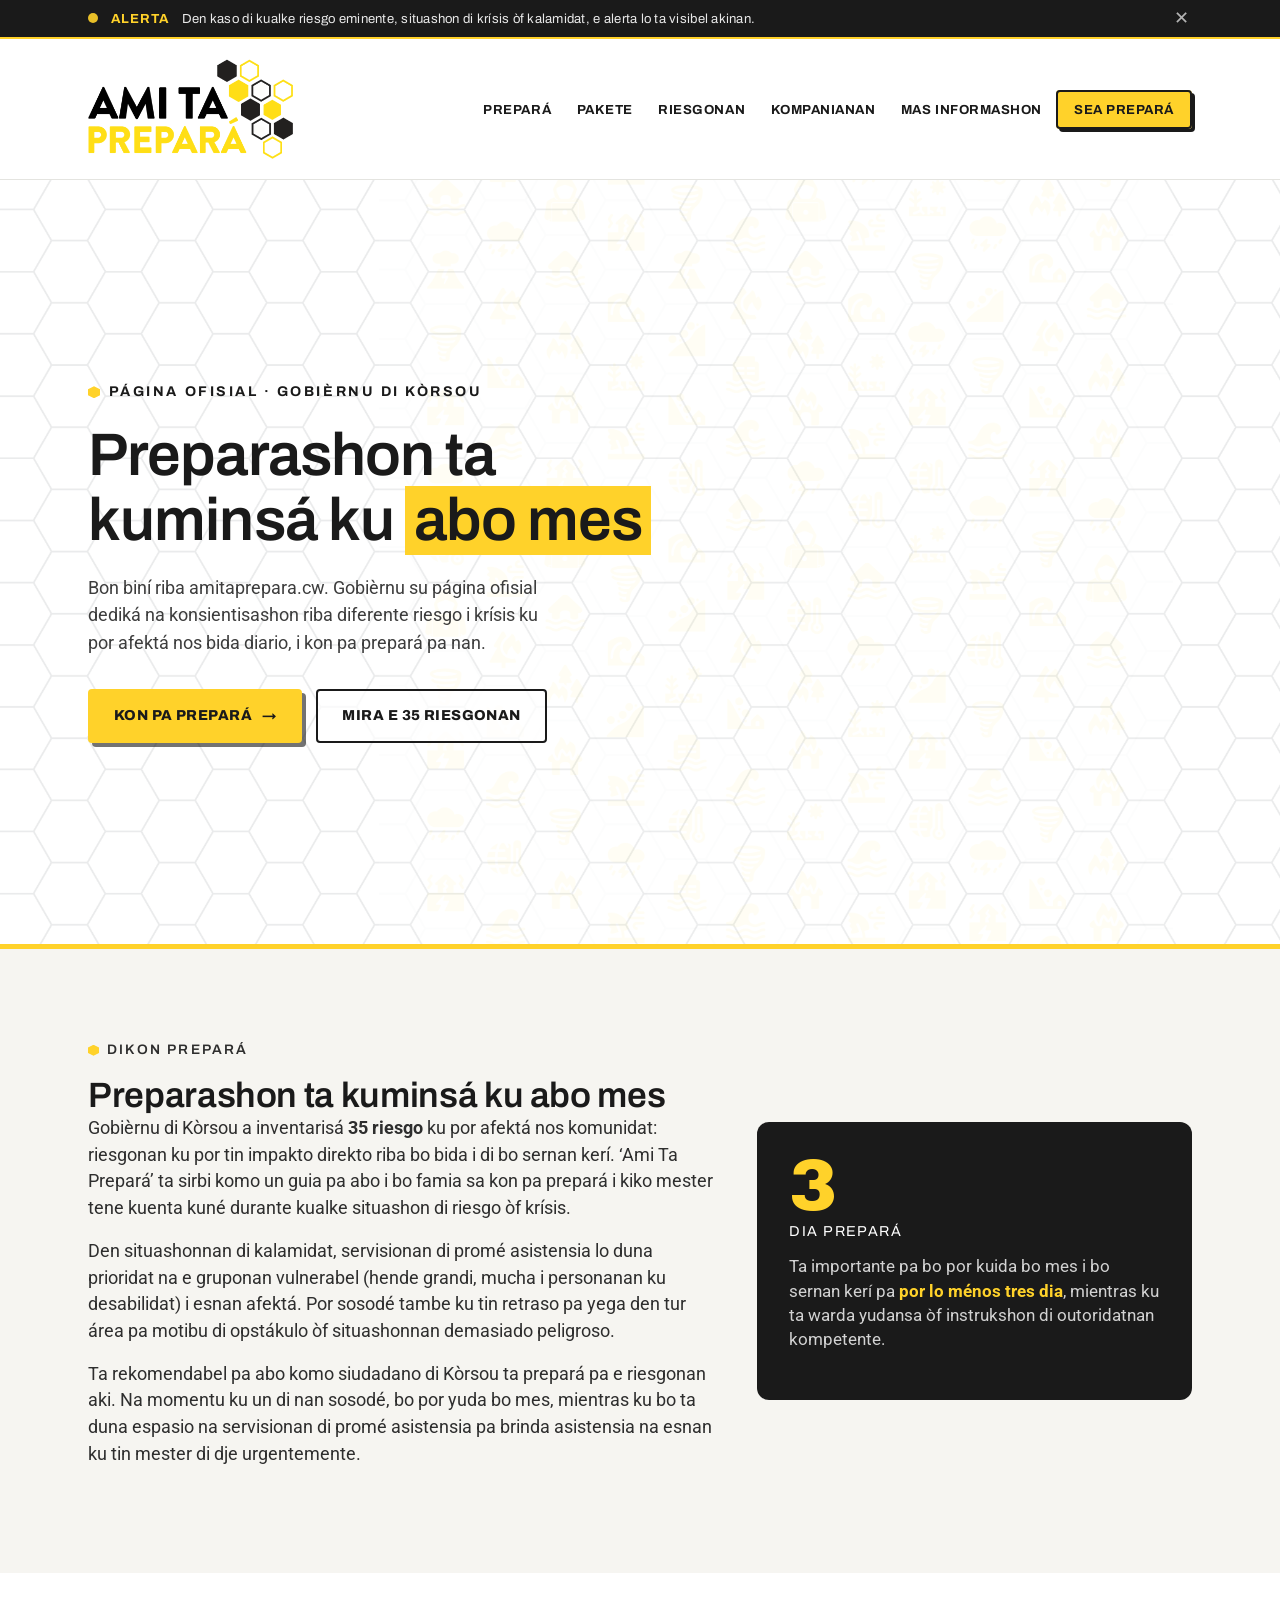
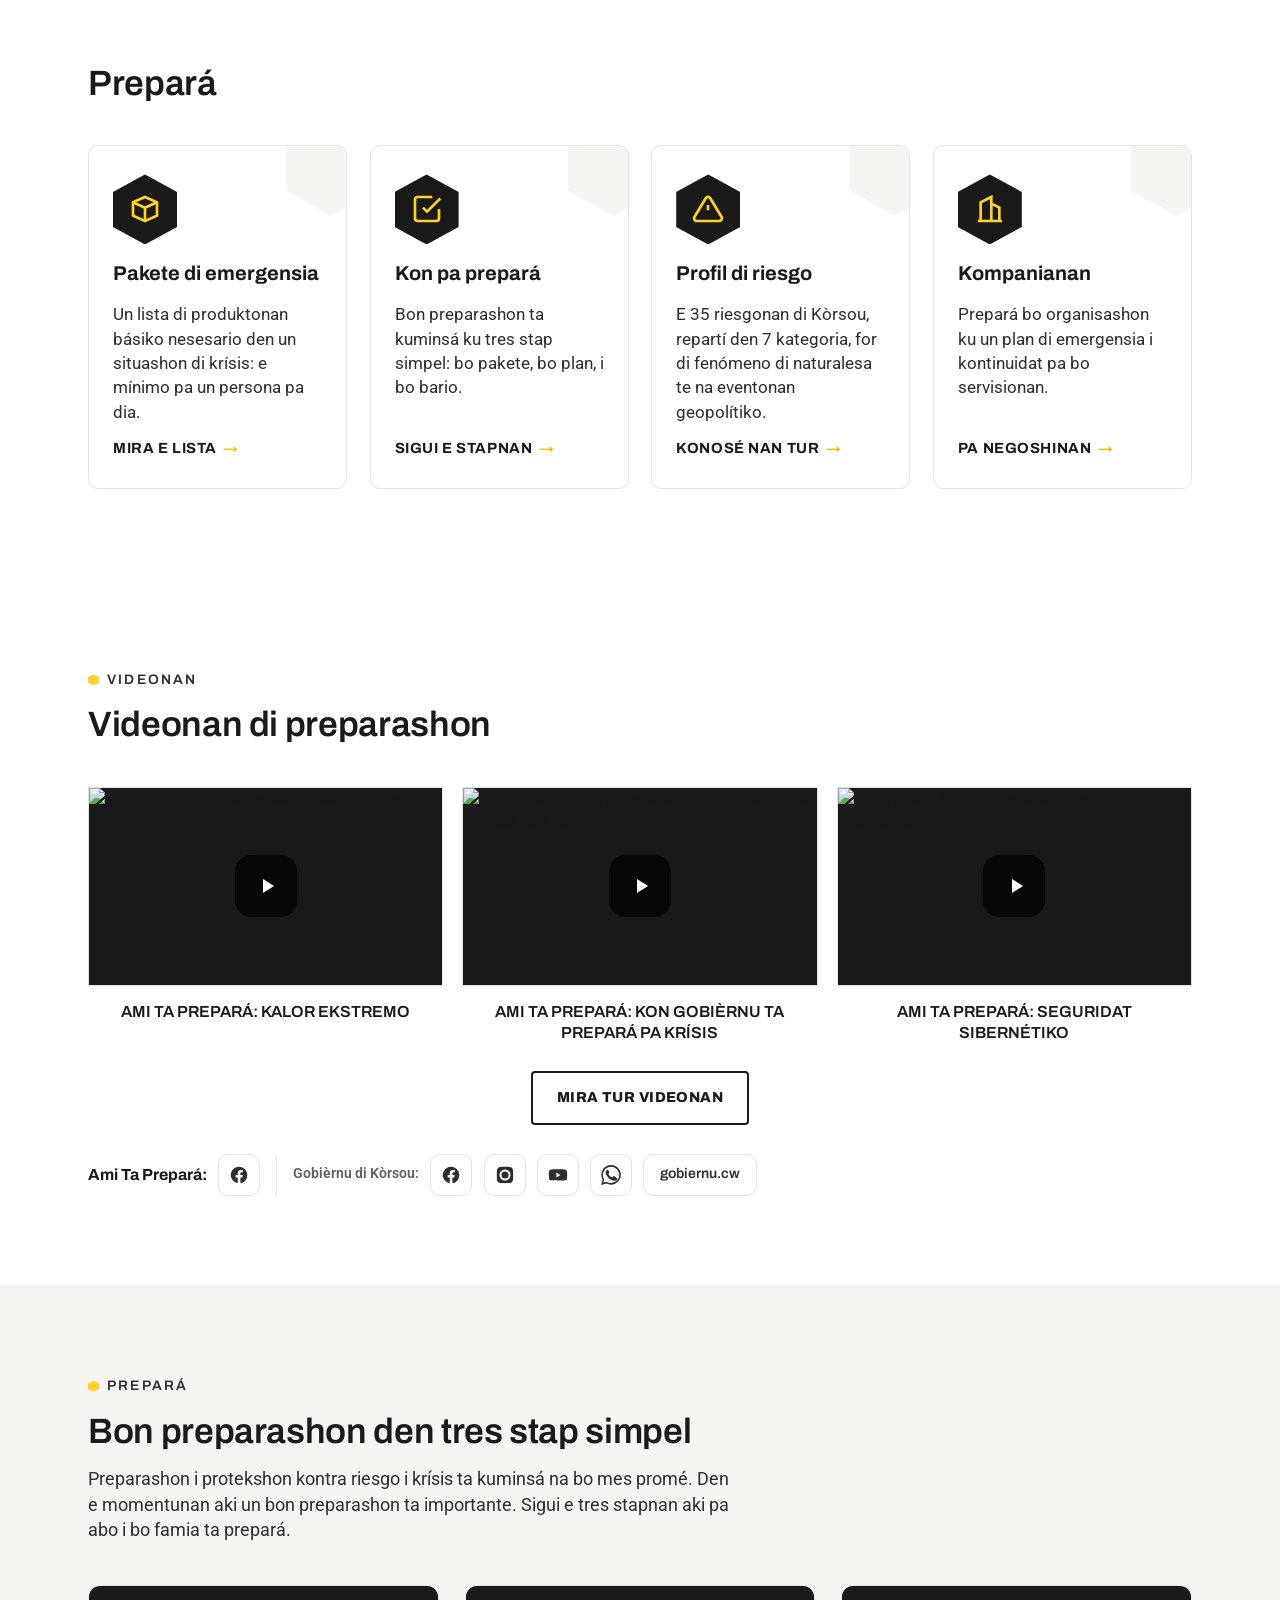
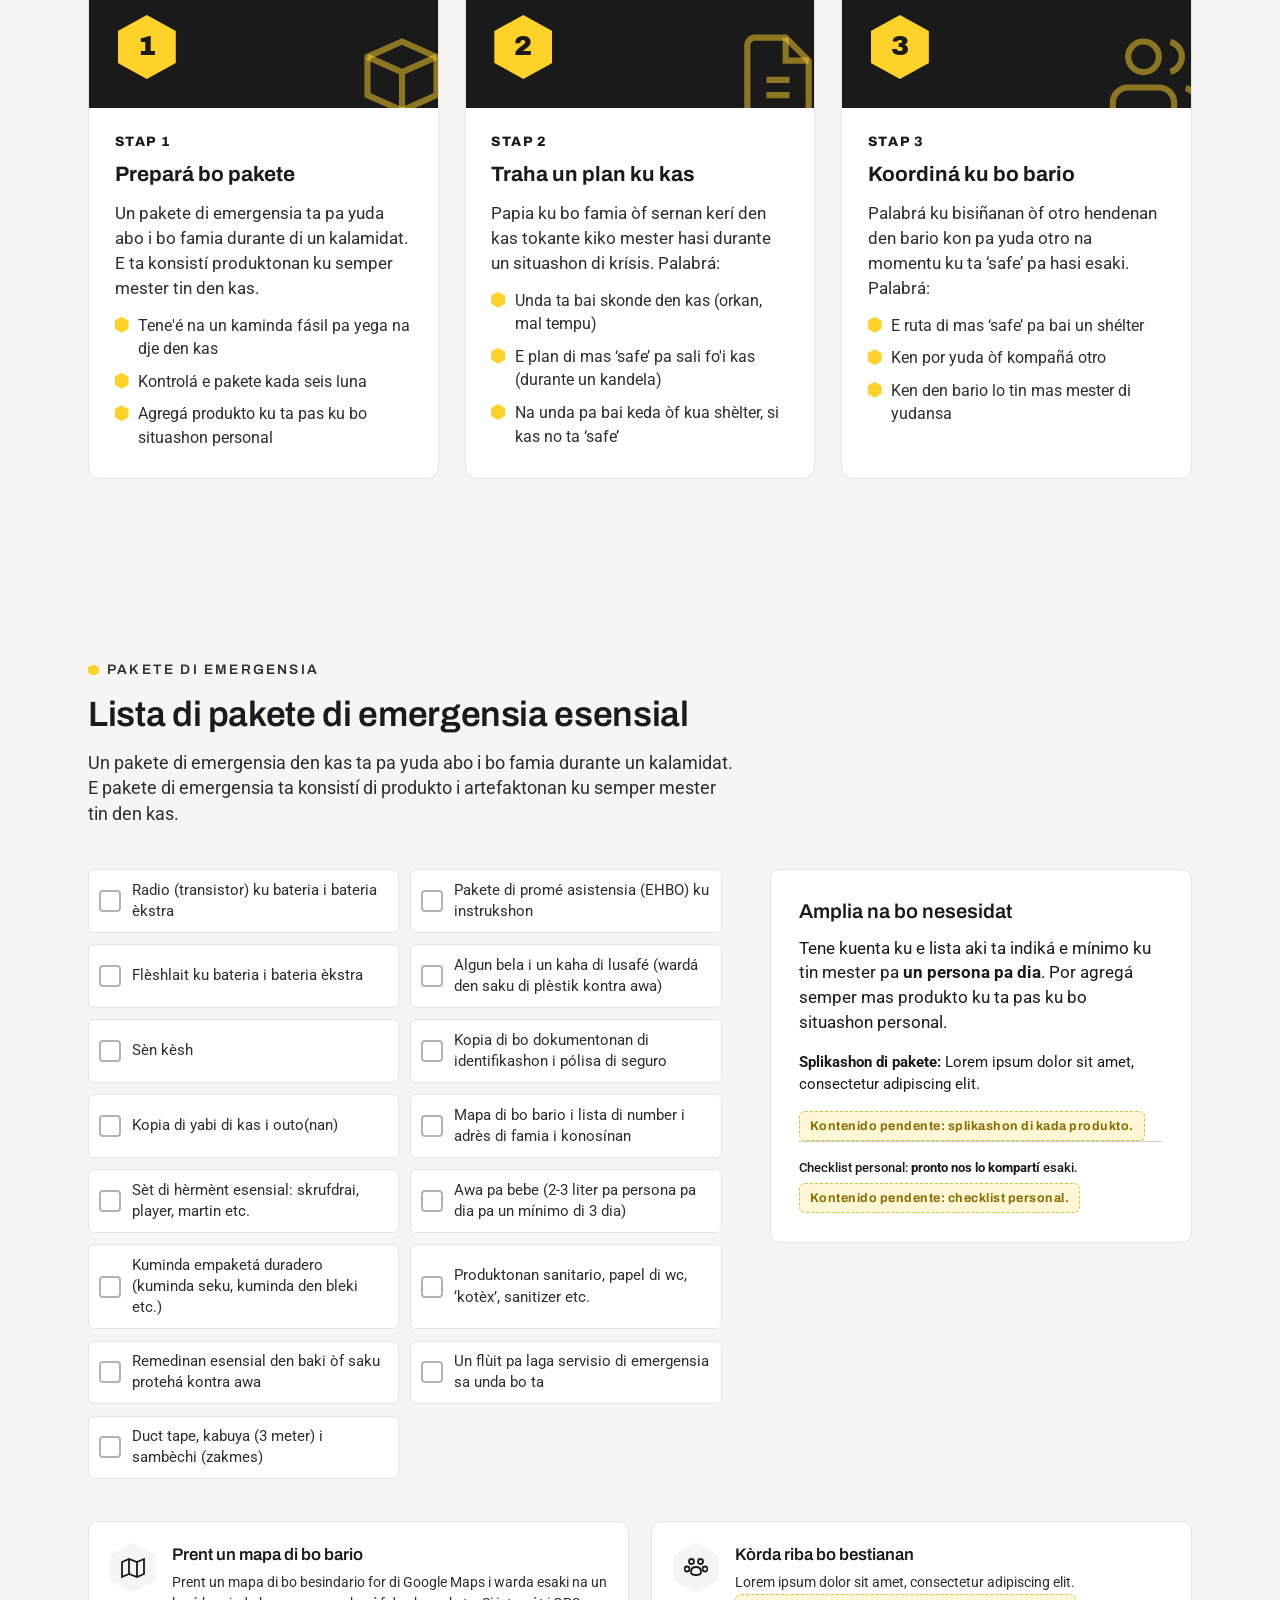
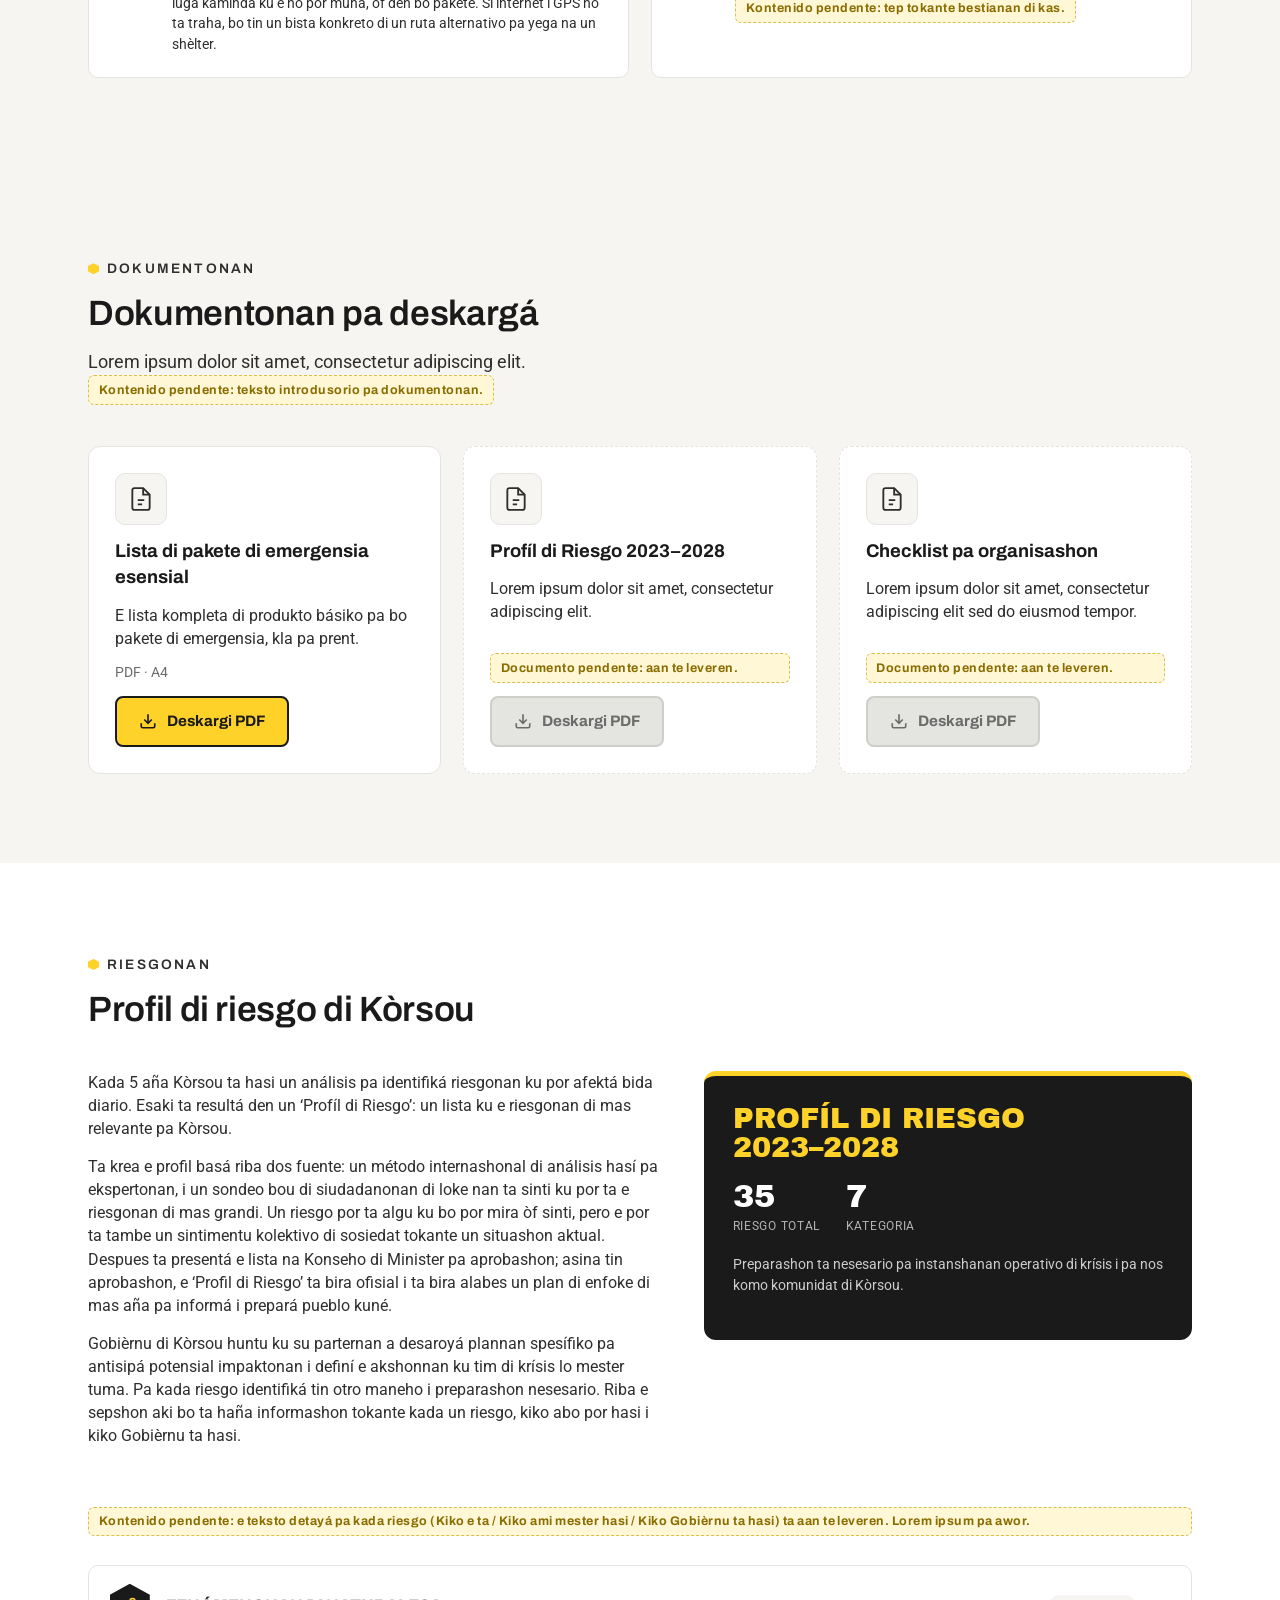
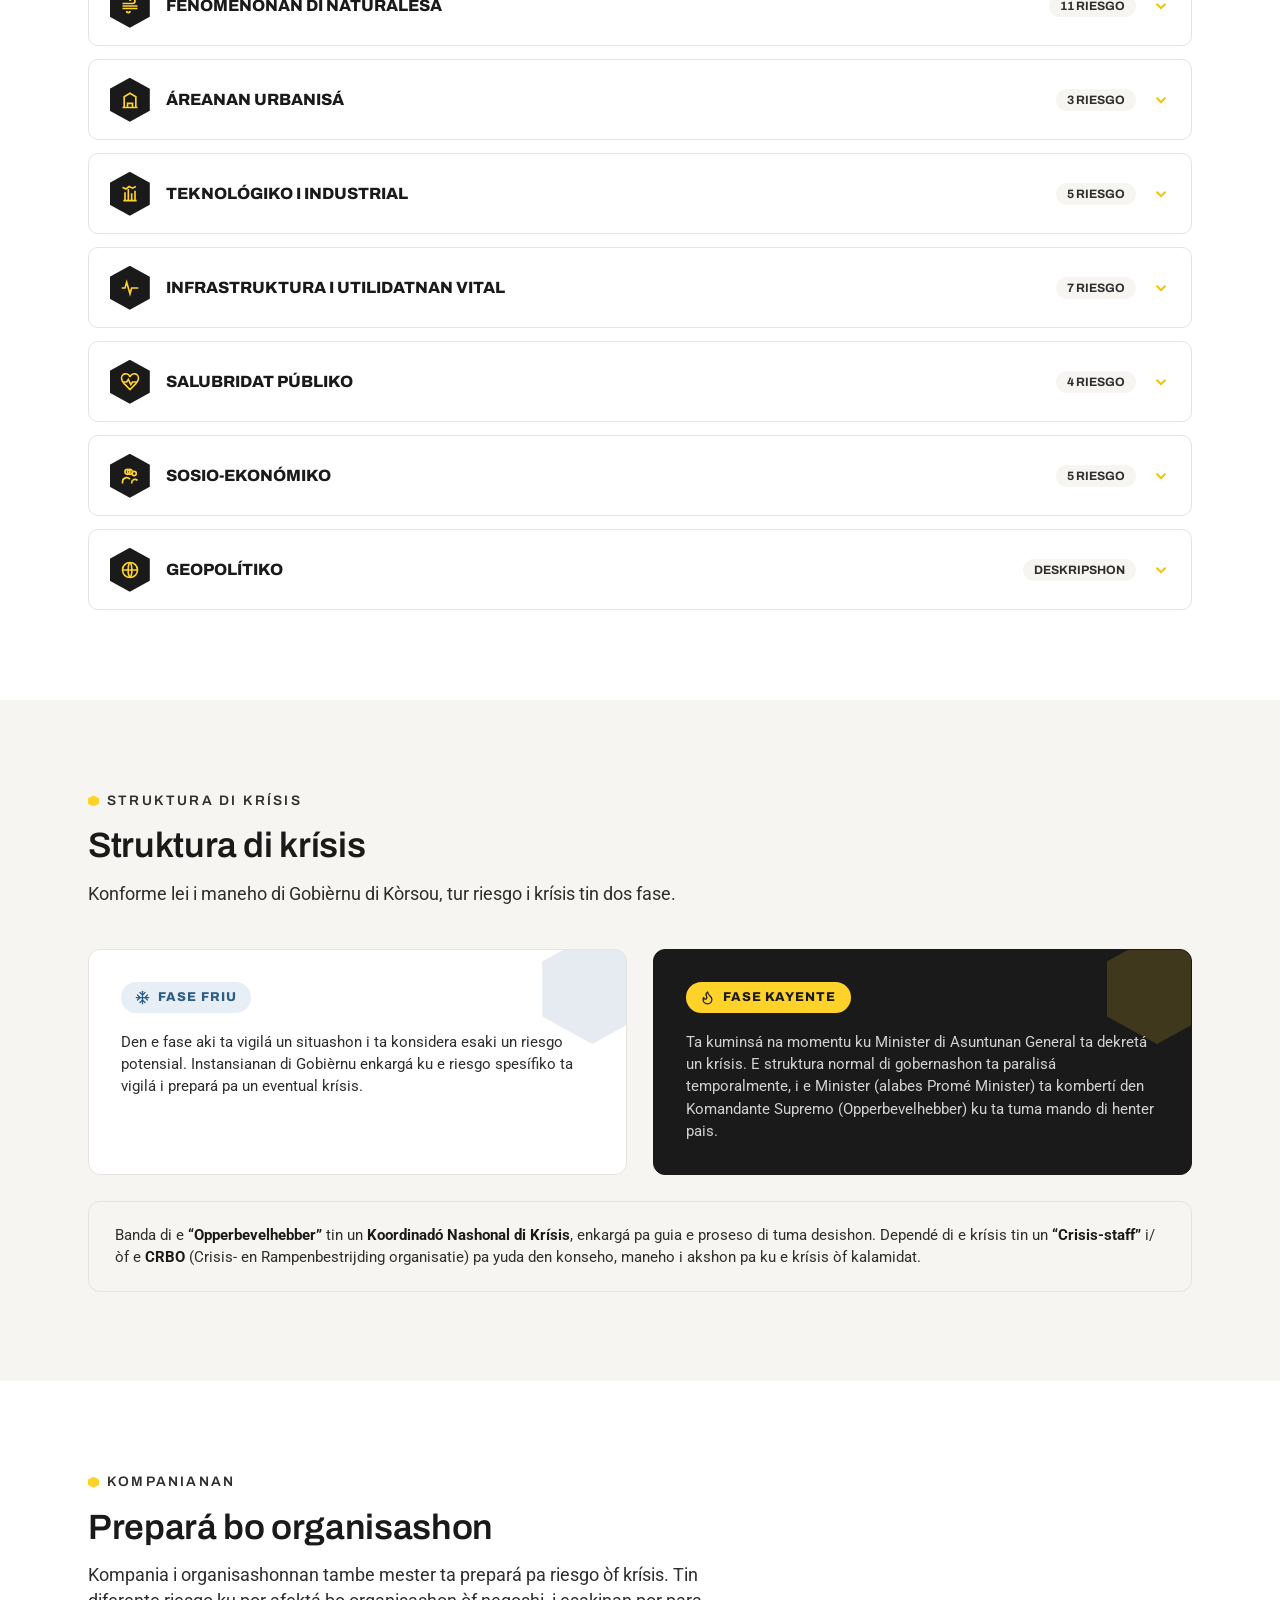
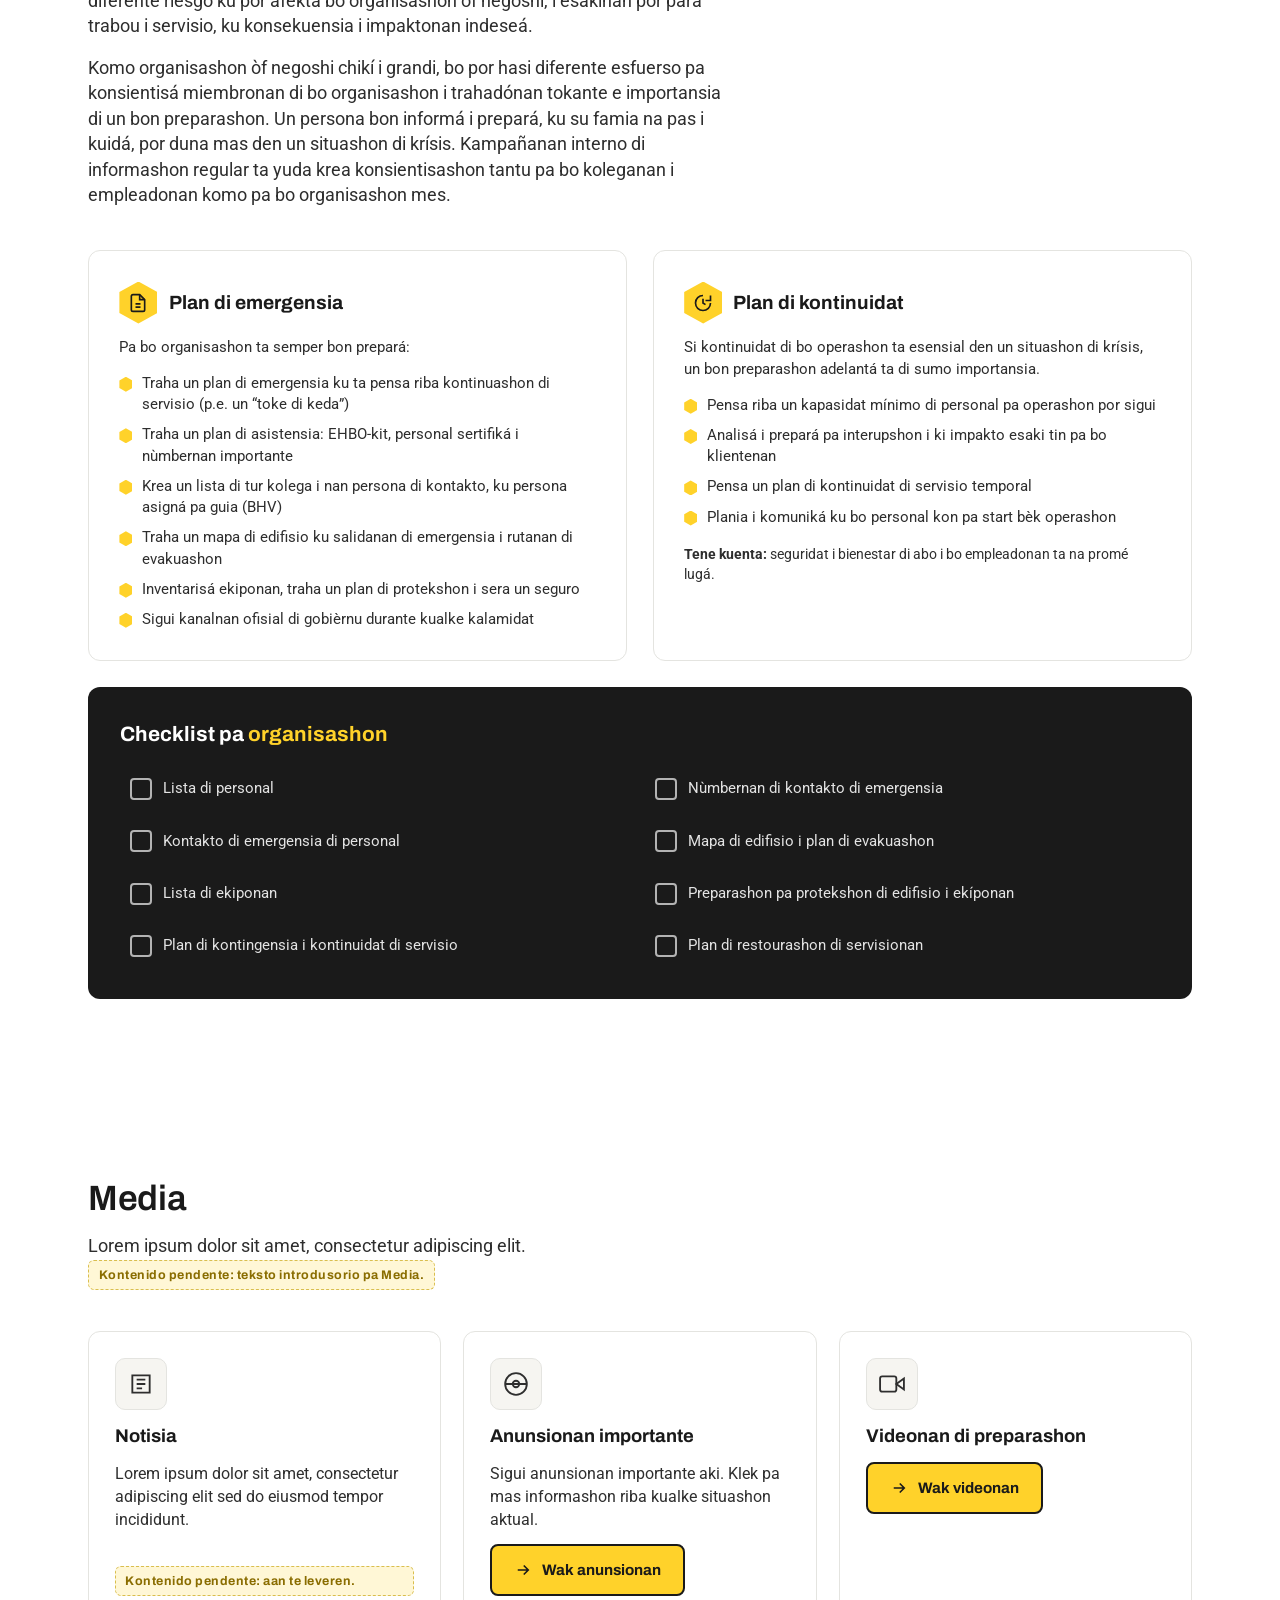
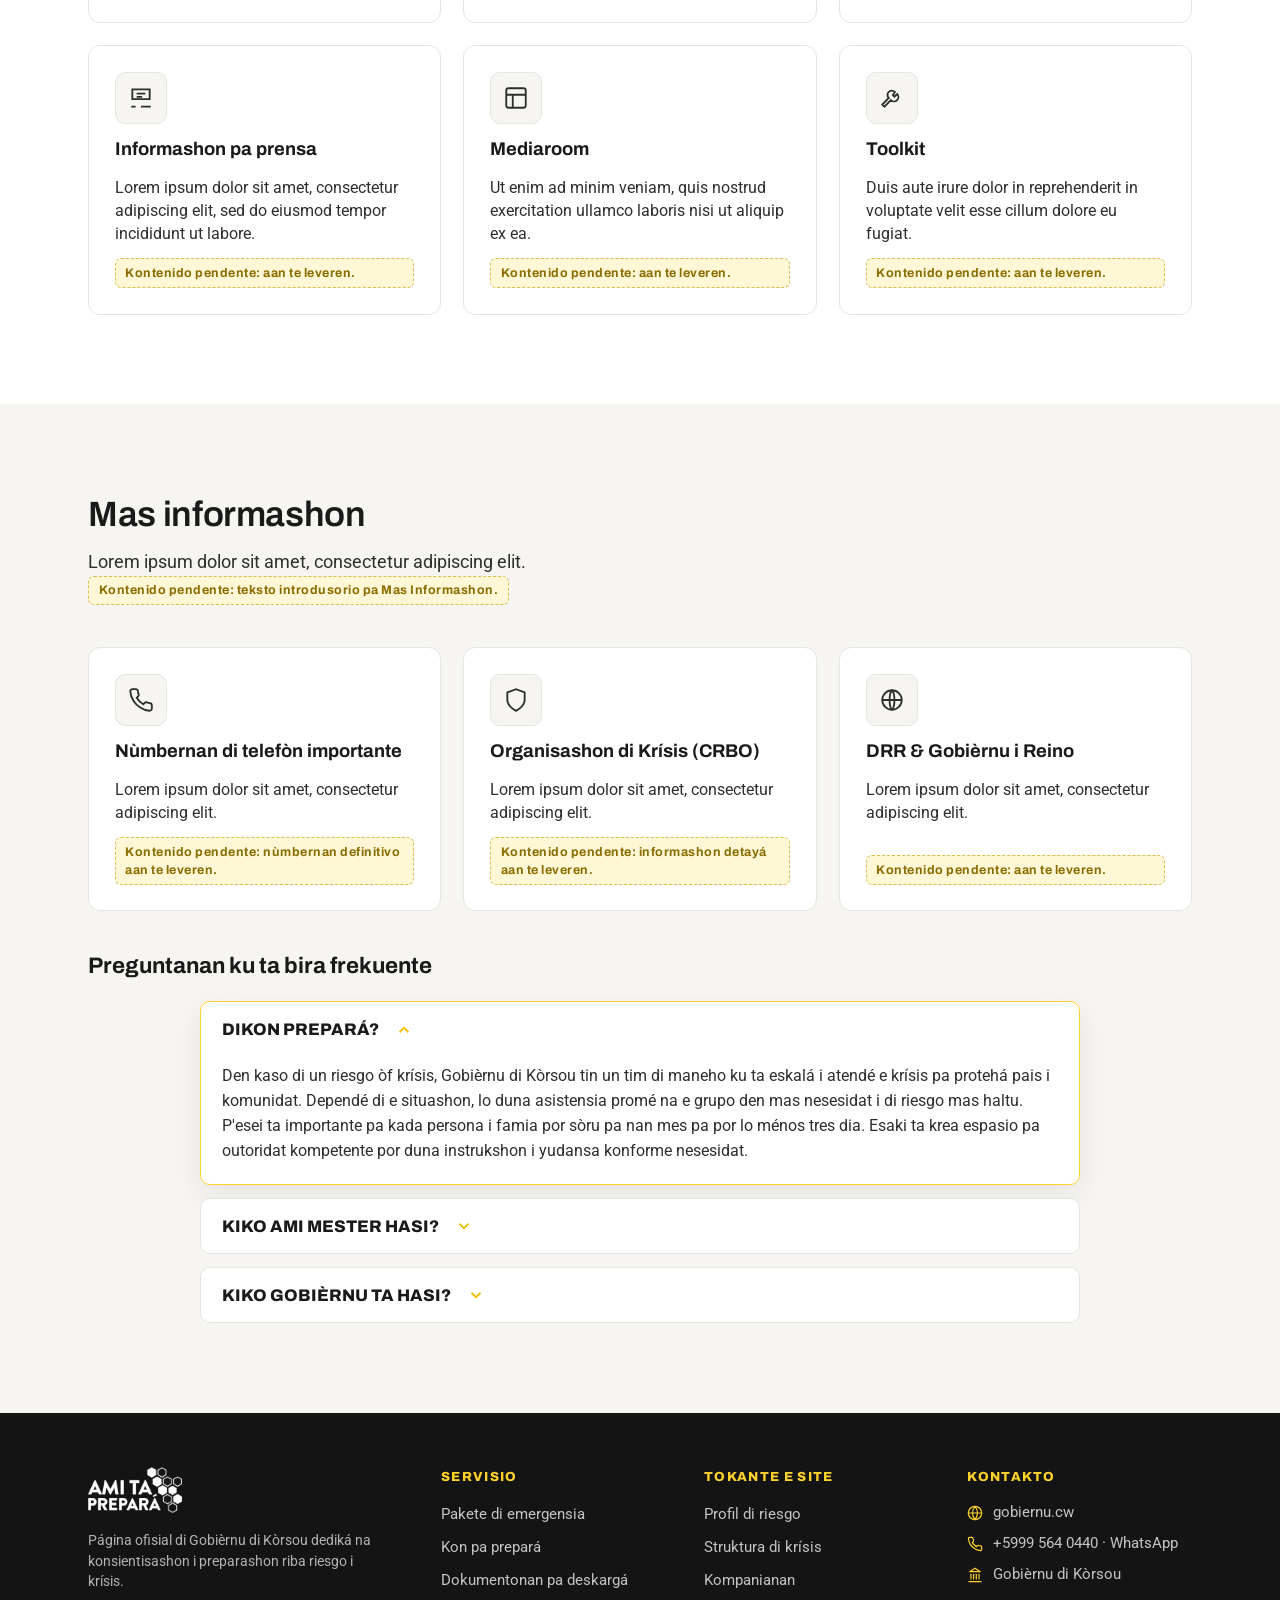
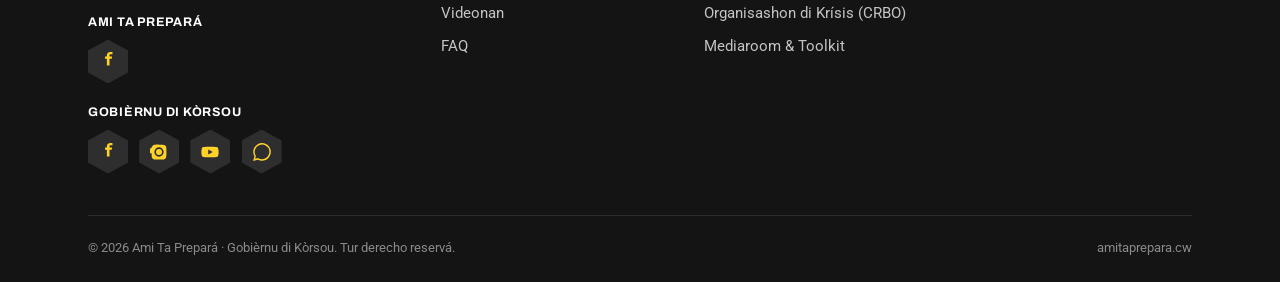
==== commit 954eb37a: "Reduce disaster-image overuse — hero only The artwork now anchors the (redesigned light) hero, so re" ====
--- a/AmiTaPreparaV2/index.html
+++ b/AmiTaPreparaV2/index.html
@@ -297,24 +297,9 @@
   section.on-dark h2.title { color: var(--white); }
   .lede { color: var(--dark); font-size: 1.1rem; margin-top: 1rem; max-width: 65ch; }
   section.on-dark .lede { color: #cfcfcf; }
-  /* neutral grey honeycomb grid — faded to a whisper via a translucent paper wash */
-  .on-paper {
-    background-color: var(--paper);
-    background-image: linear-gradient(rgba(246,245,241,.82), rgba(246,245,241,.82)), url("img/disaster-grid.png");
-    background-size: auto, 820px auto;
-    background-position: center, top center;
-    background-repeat: no-repeat, repeat;
-  }
-
-  /* ---------- disaster artwork backdrops (provided assets) ---------- */
-  /* themed yellow-icon backdrop behind the quick-cards — one restrained accent */
-  #menu { position: relative; overflow: hidden; }
-  #menu::before {
-    content: ""; position: absolute; inset: 0; z-index: 0; pointer-events: none;
-    background: url("img/disaster-backdrop.png") center / cover no-repeat;
-    opacity: .10;
-  }
-  #menu .wrap { position: relative; z-index: 1; }
+  /* Light sections stay clean paper — the disaster artwork lives in the hero
+     only, so it reads as a showcase instead of repeating across the page. */
+  .on-paper { background: var(--paper); }
   /* documents section keeps only the faint grey grid (from .on-paper) */
 
   /* ============================================================
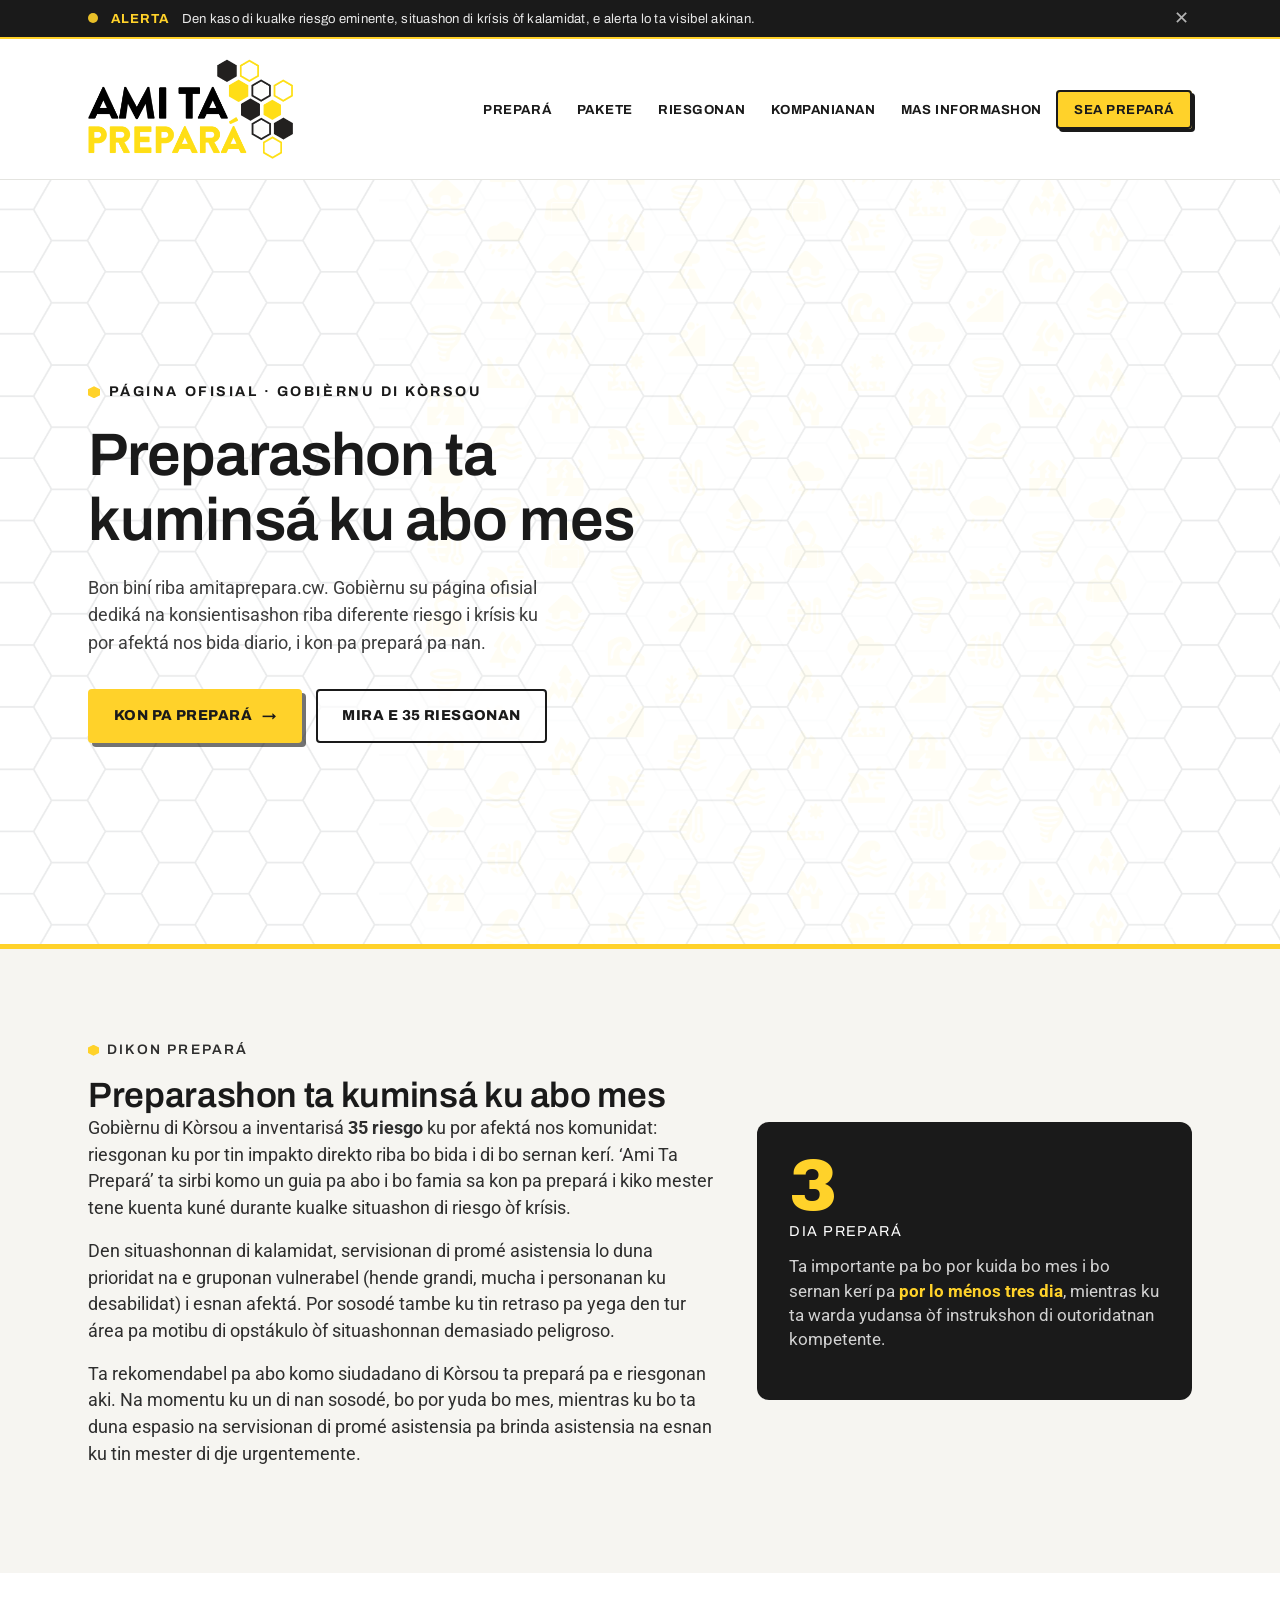
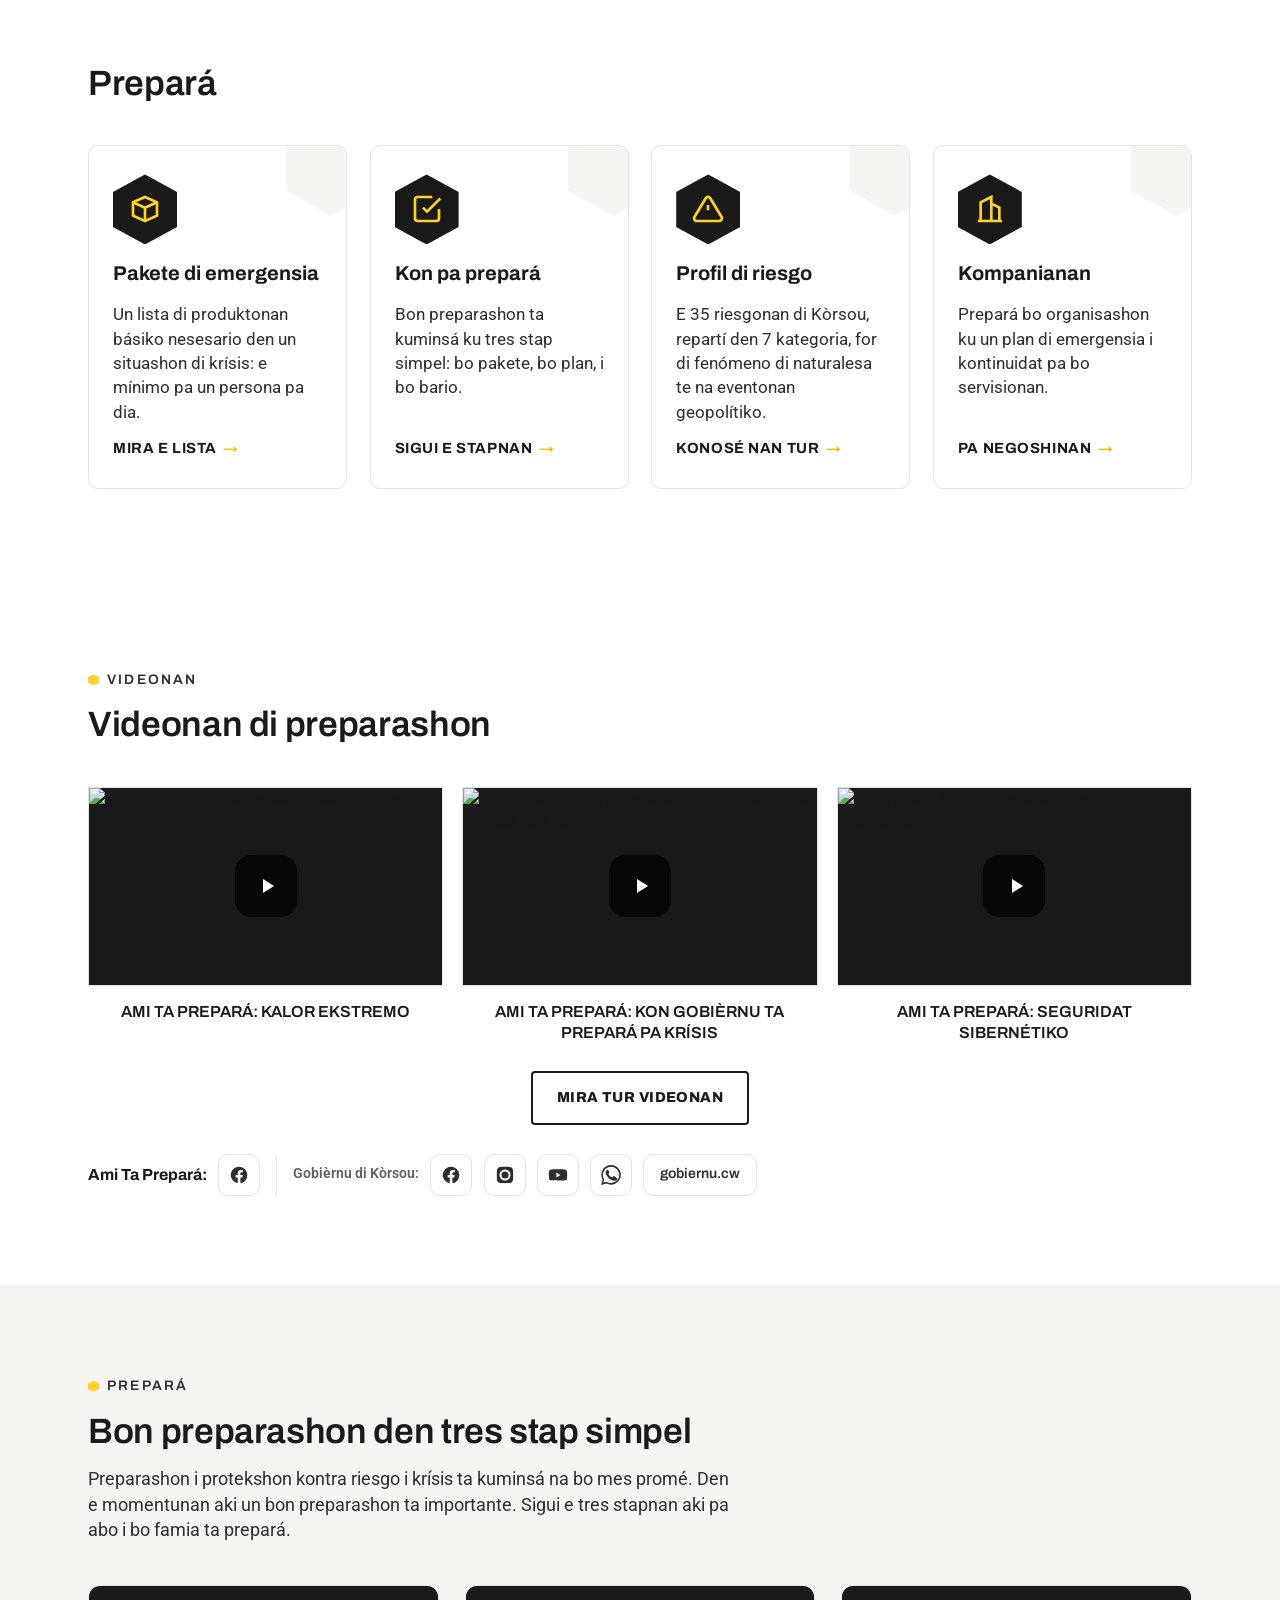
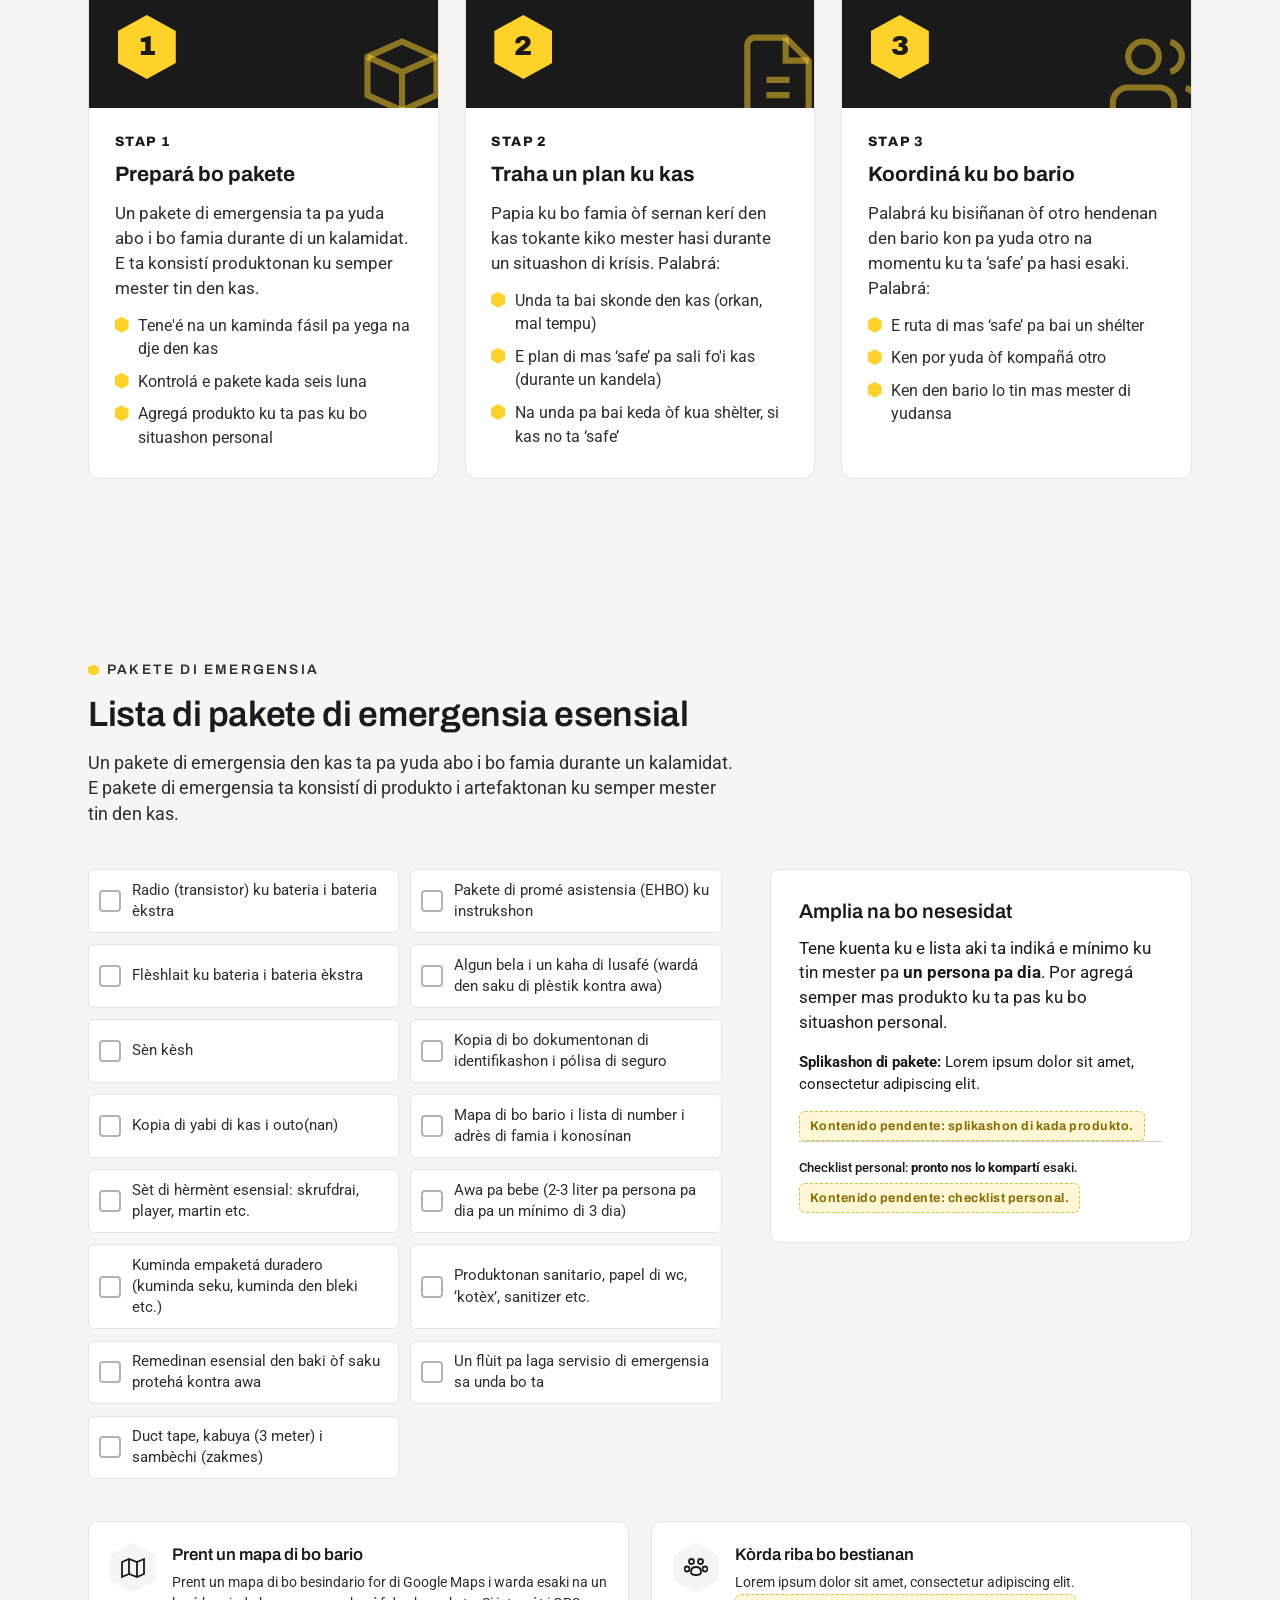
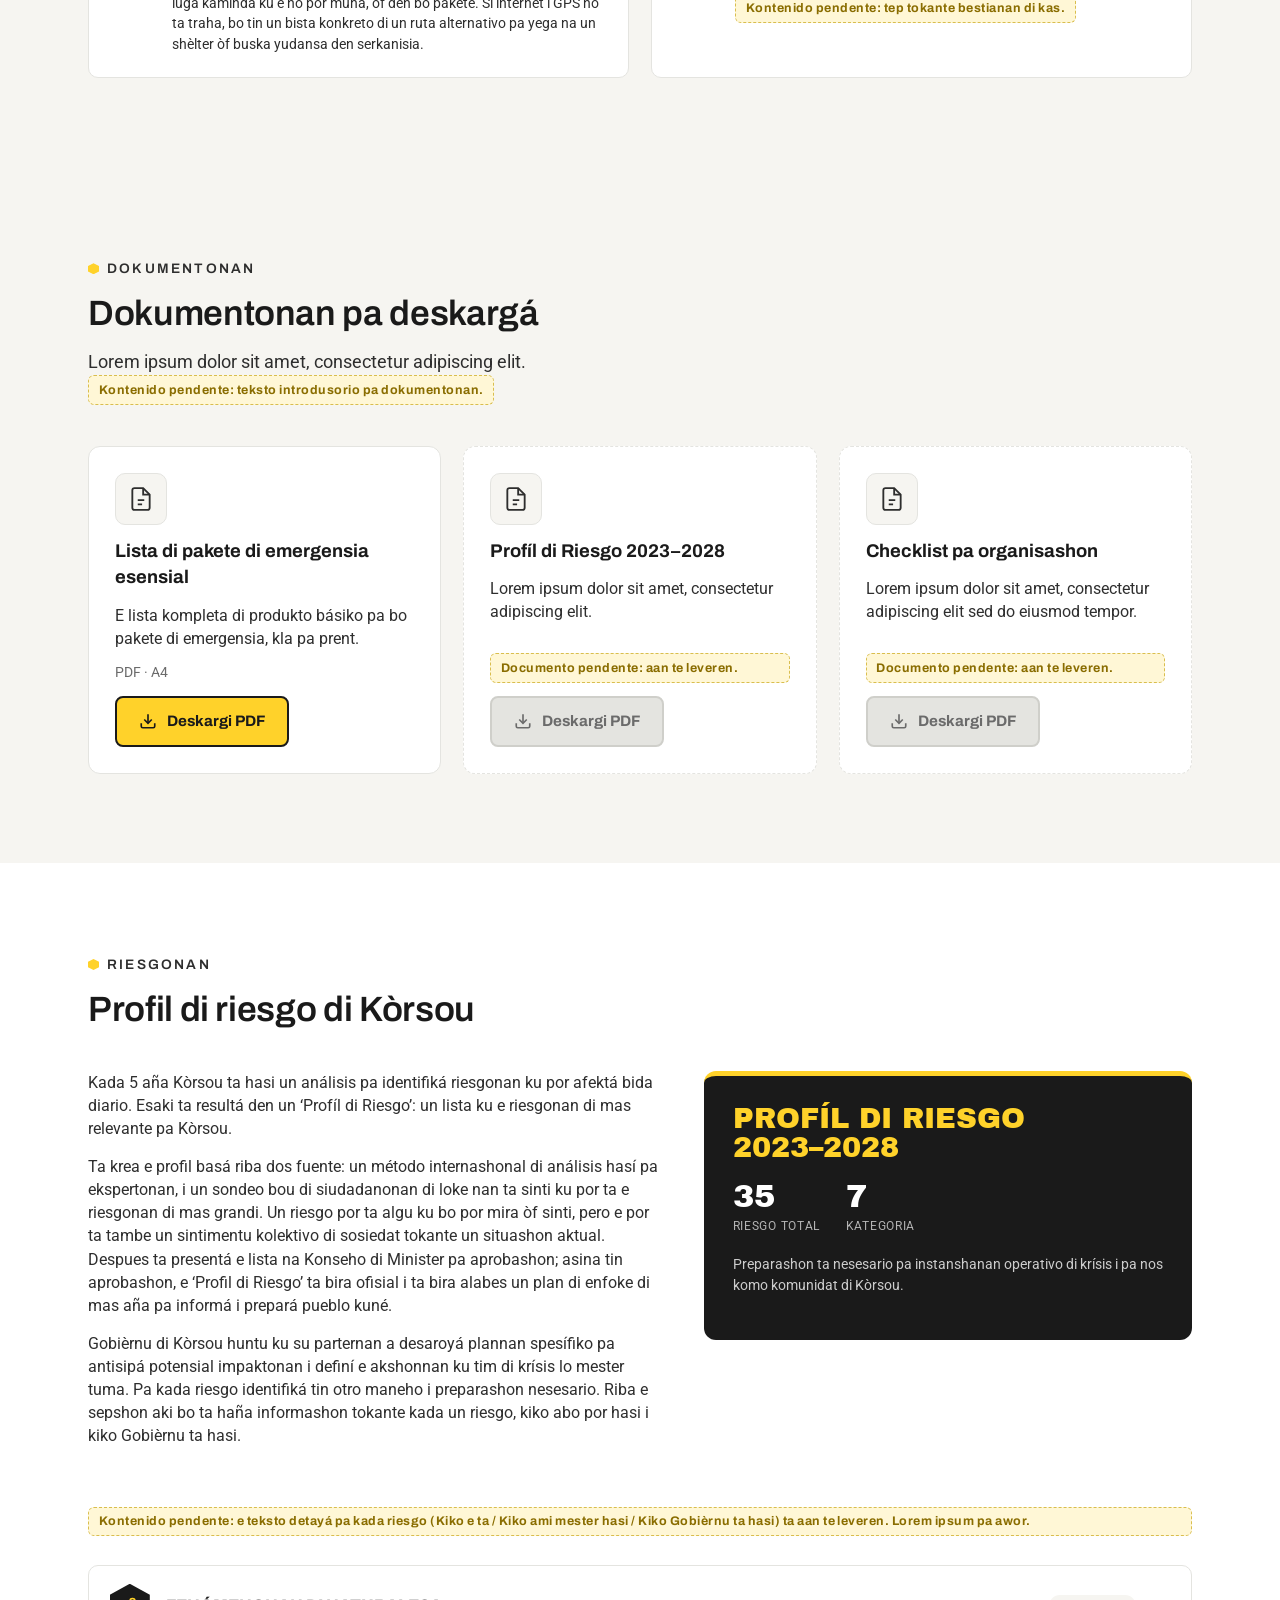
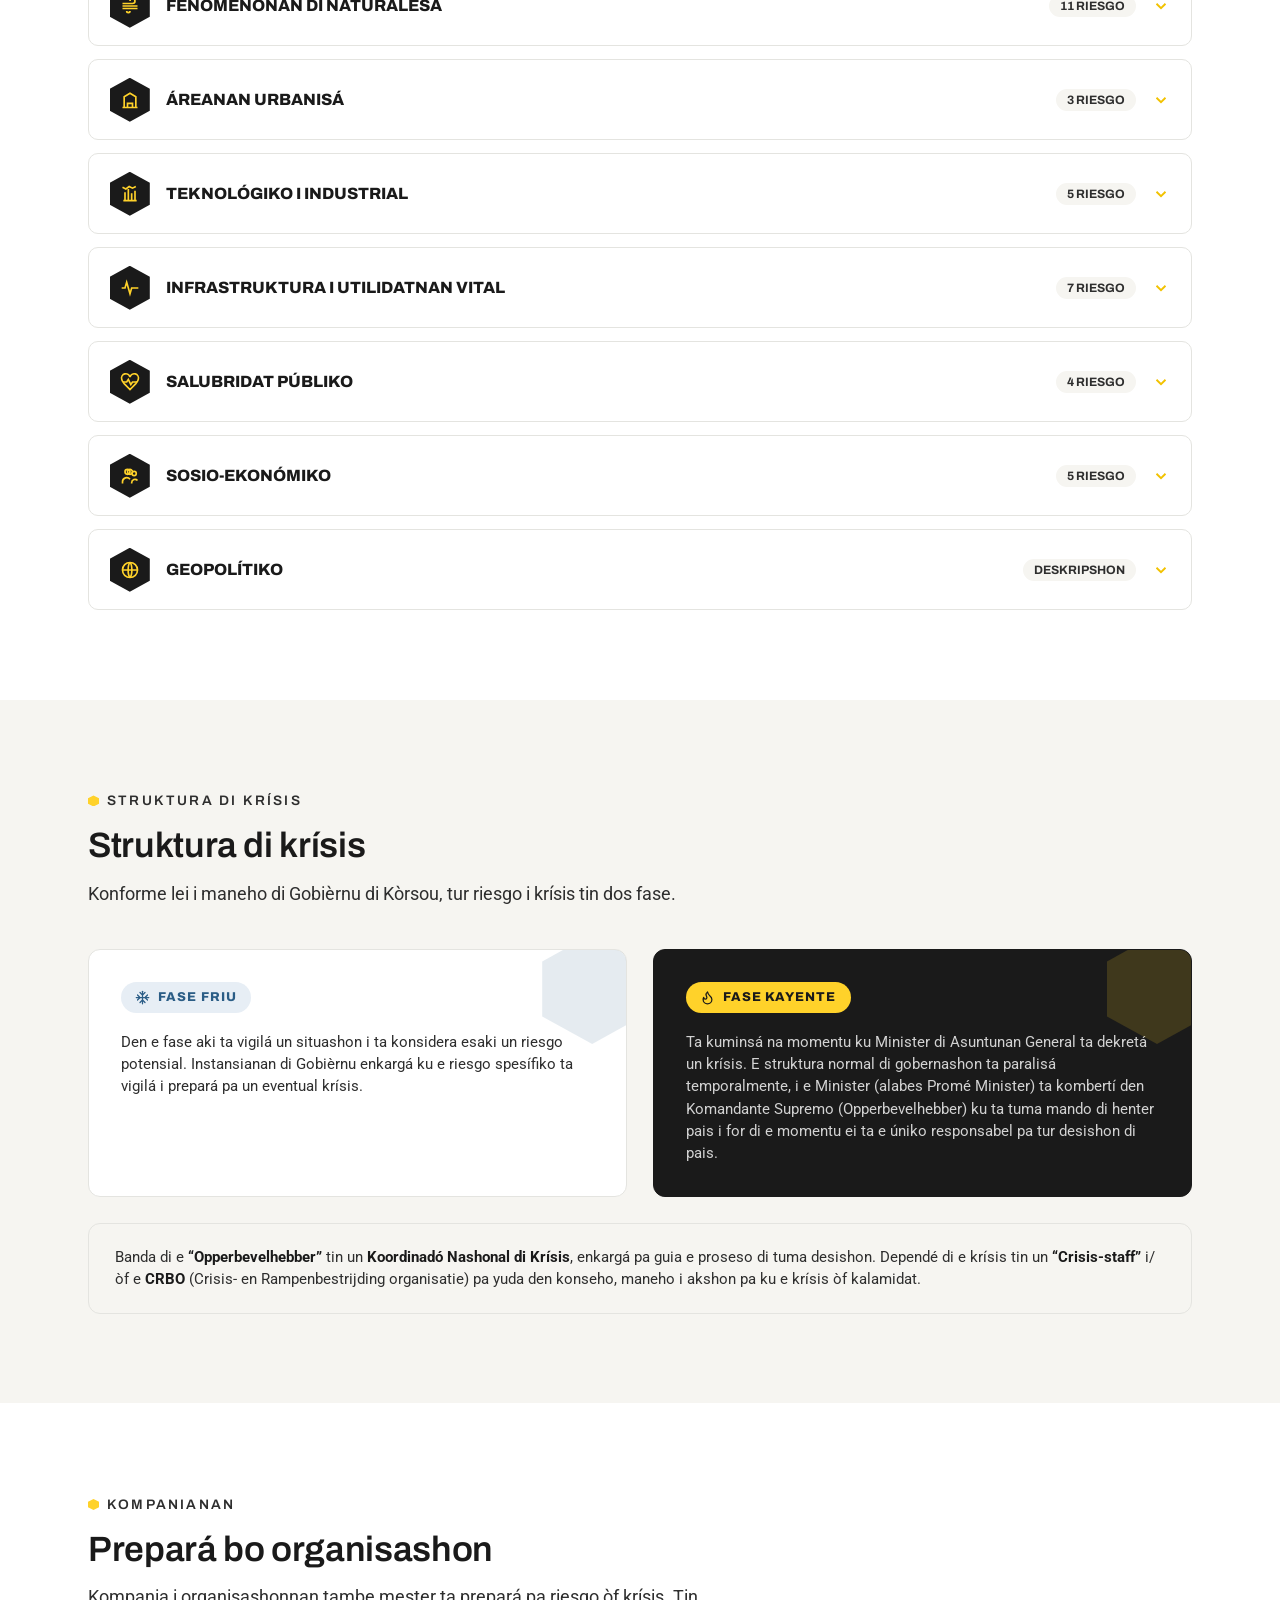
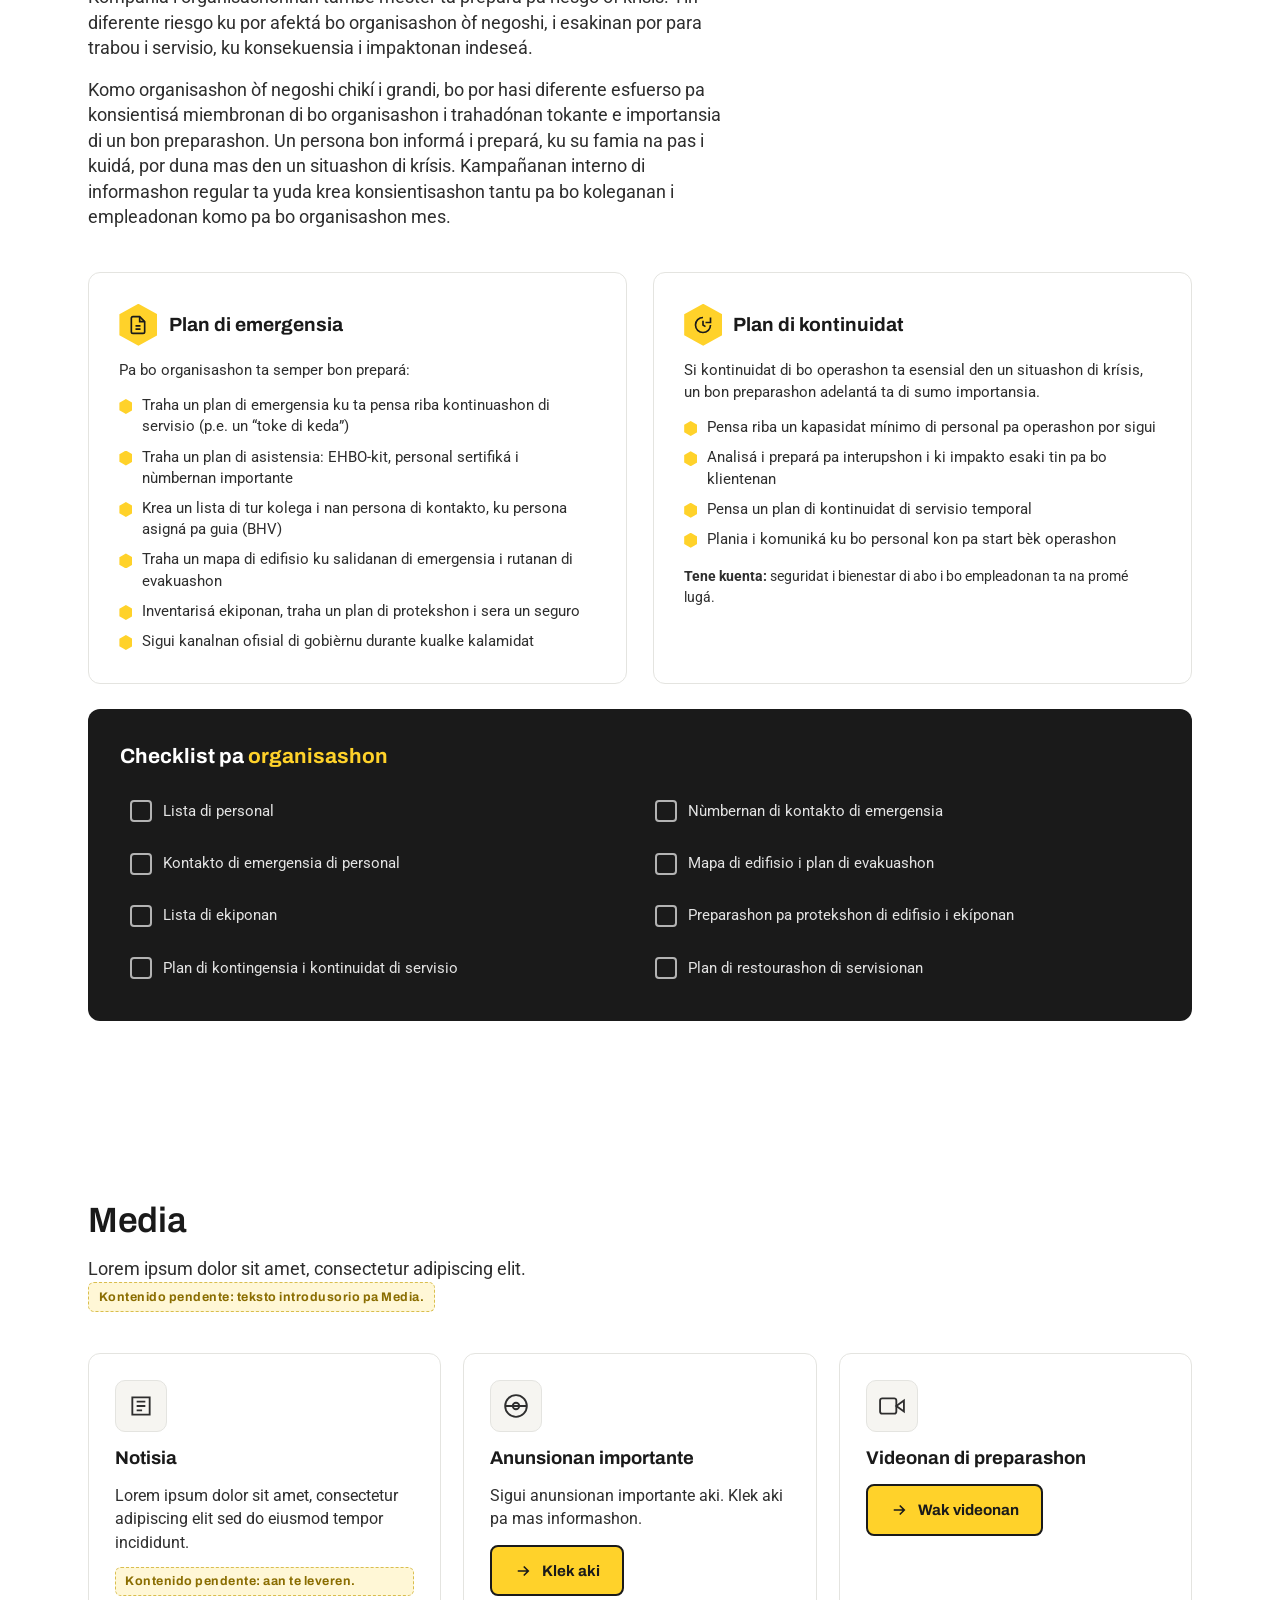
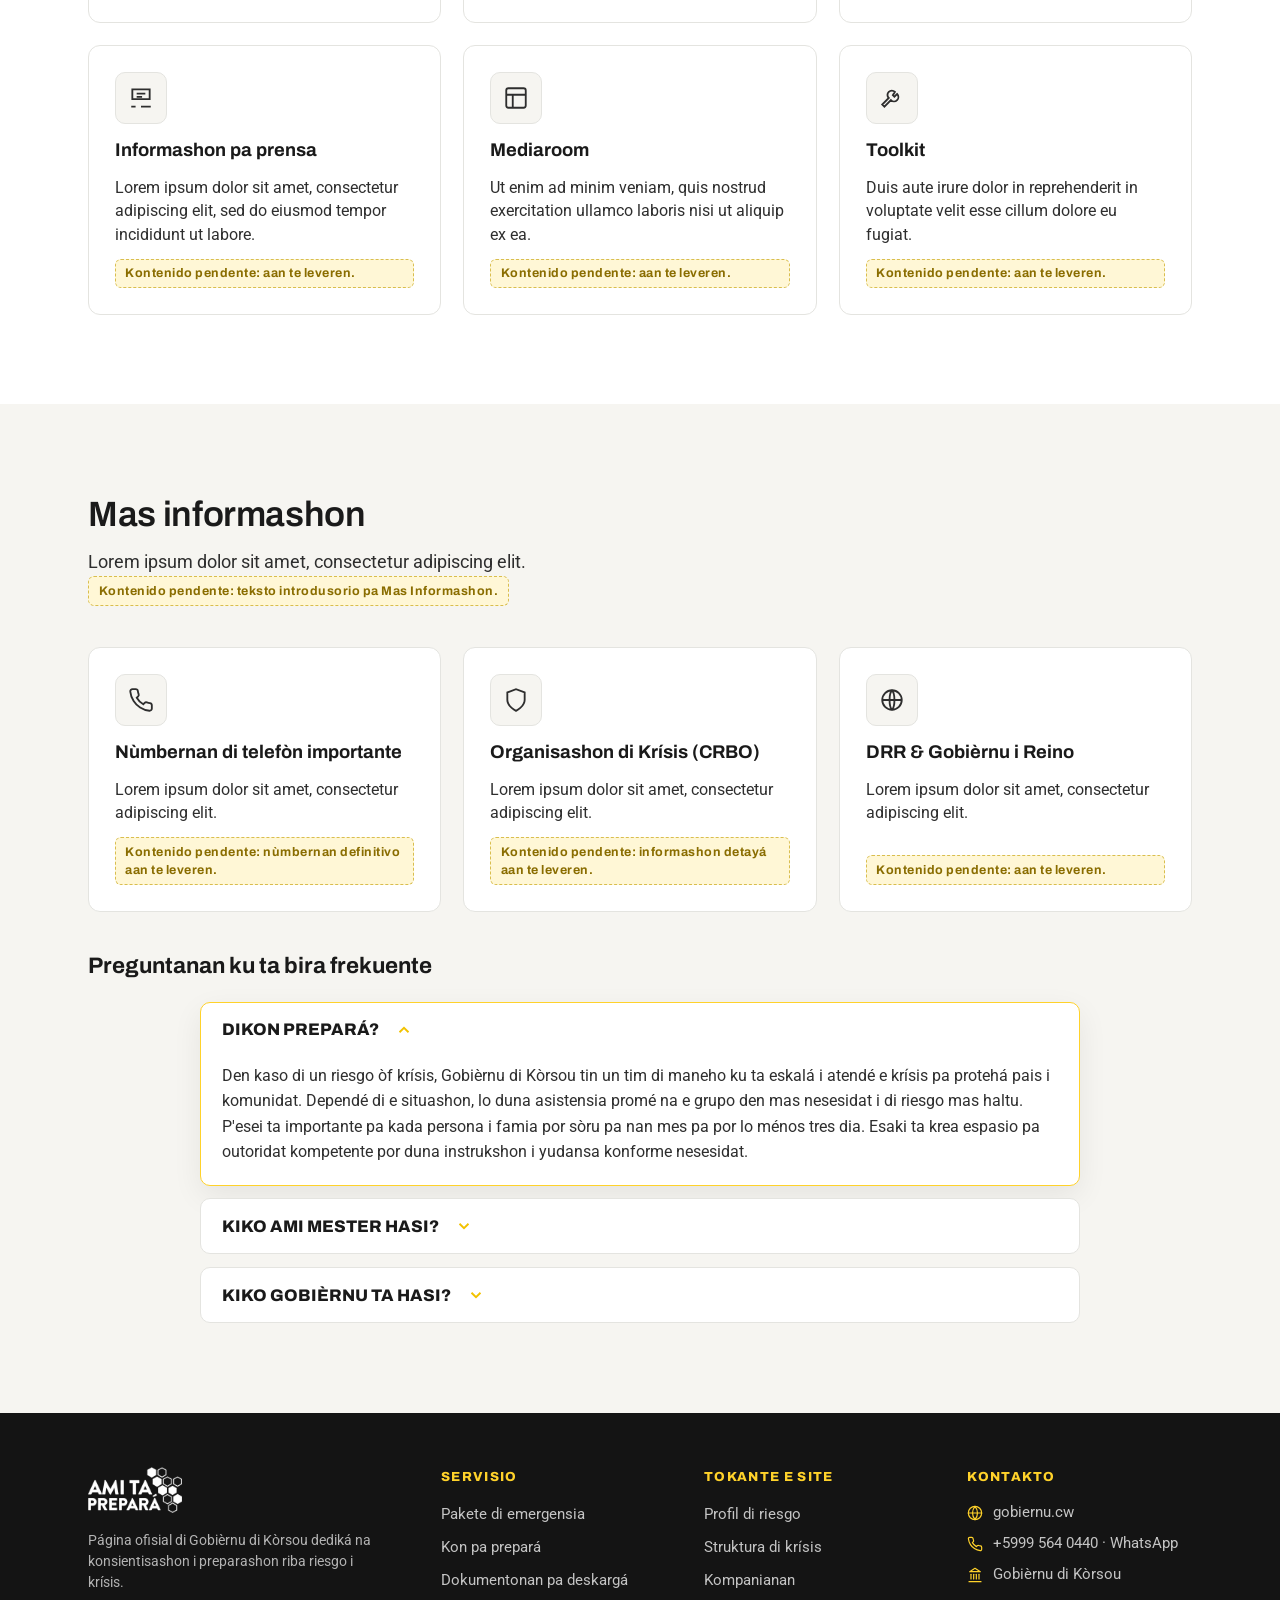
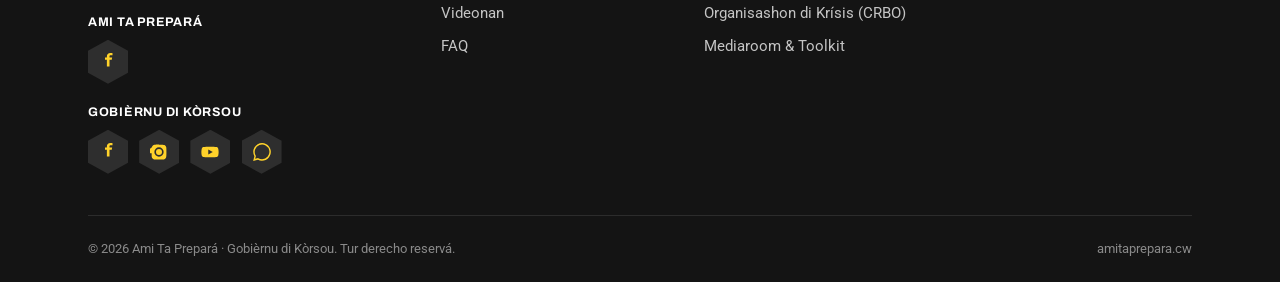
==== commit 6d2243c3: "Remove yellow highlight behind hero headline word The "abo mes" span in the hero <h1> had a solid ye" ====
--- a/AmiTaPreparaV2/index.html
+++ b/AmiTaPreparaV2/index.html
@@ -235,11 +235,7 @@
     line-height: 1.08; letter-spacing: -.015em;
     margin-bottom: 1.3rem;
   }
-  .hero h1 .y {
-    color: var(--black); background: var(--yellow);
-    padding: .01em .14em .04em;
-    -webkit-box-decoration-break: clone; box-decoration-break: clone;
-  }
+  .hero h1 .y { color: inherit; }
   .hero p.lead {
     font-size: clamp(1rem, 1.4vw, 1.18rem); color: #3d3d3d; max-width: 46ch;
     margin-bottom: 2rem; line-height: 1.55;
@@ -964,7 +960,7 @@
         <div class="ico"><svg viewBox="0 0 24 24"><path d="M1 6l7-3 8 3 7-3v15l-7 3-8-3-7 3z"/><path d="M8 3v15M16 6v15"/></svg></div>
         <div>
           <h4>Prent un mapa di bo bario</h4>
-          <p>Prent un mapa di bo besindario for di Google Maps i warda esaki na un lugá kaminda ku e no por muha, òf den bo pakete. Si internèt i GPS no ta traha, bo tin un bista konkreto di un ruta alternativo pa yega na un shèlter.</p>
+          <p>Prent un mapa di bo besindario for di Google Maps i warda esaki na un lugá kaminda ku e no por muha, òf den bo pakete. Si internèt i GPS no ta traha, bo tin un bista konkreto di un ruta alternativo pa yega na un shèlter òf buska yudansa den serkanisia.</p>
         </div>
       </div>
       <div class="tip reveal">
@@ -1439,7 +1435,7 @@
       <div class="phase hot reveal">
         <span class="flame"></span>
         <h3 class="ph-tag"><svg viewBox="0 0 24 24"><path d="M8.5 14.5A2.5 2.5 0 0 0 11 12c0-1.38-.5-2-1-3-1.072-2.143-.224-4.054 2-6 .5 2.5 2 4.9 4 6.5 2 1.6 3 3.5 3 5.5a7 7 0 1 1-14 0c0-1.153.433-2.294 1-3a2.5 2.5 0 0 0 2.5 2.5z"/></svg>Fase kayente</h3>
-        <p>Ta kuminsá na momentu ku Minister di Asuntunan General ta dekretá un krísis. E struktura normal di gobernashon ta paralisá temporalmente, i e Minister (alabes Promé Minister) ta kombertí den Komandante Supremo (Opperbevelhebber) ku ta tuma mando di henter pais.</p>
+        <p>Ta kuminsá na momentu ku Minister di Asuntunan General ta dekretá un krísis. E struktura normal di gobernashon ta paralisá temporalmente, i e Minister (alabes Promé Minister) ta kombertí den Komandante Supremo (Opperbevelhebber) ku ta tuma mando di henter pais i for di e momentu ei ta e úniko responsabel pa tur desishon di pais.</p>
       </div>
     </div>
     <div class="struct-note reveal">
@@ -1516,8 +1512,8 @@
       <div class="doc-card reveal">
         <div class="doc-ico"><svg viewBox="0 0 24 24"><path d="M12 2a10 10 0 1 0 0 20M12 2a10 10 0 0 1 0 20M2 12h20"/><circle cx="12" cy="12" r="3"/></svg></div>
         <h3>Anunsionan importante</h3>
-        <p>Sigui anunsionan importante aki. Klek pa mas informashon riba kualke situashon aktual.</p>
-        <a class="btn-download" href="#home"><svg viewBox="0 0 24 24" width="18" height="18" stroke="currentColor" fill="none" stroke-width="2"><path d="M5 12h14M13 6l6 6-6 6"/></svg>Wak anunsionan</a>
+        <p>Sigui anunsionan importante aki. Klek aki pa mas informashon.</p>
+        <a class="btn-download" href="#home"><svg viewBox="0 0 24 24" width="18" height="18" stroke="currentColor" fill="none" stroke-width="2"><path d="M5 12h14M13 6l6 6-6 6"/></svg>Klek aki</a>
       </div>
       <div class="doc-card reveal">
         <div class="doc-ico"><svg viewBox="0 0 24 24"><path d="M23 7l-7 5 7 5V7z"/><rect x="1" y="5" width="15" height="14" rx="2"/></svg></div>
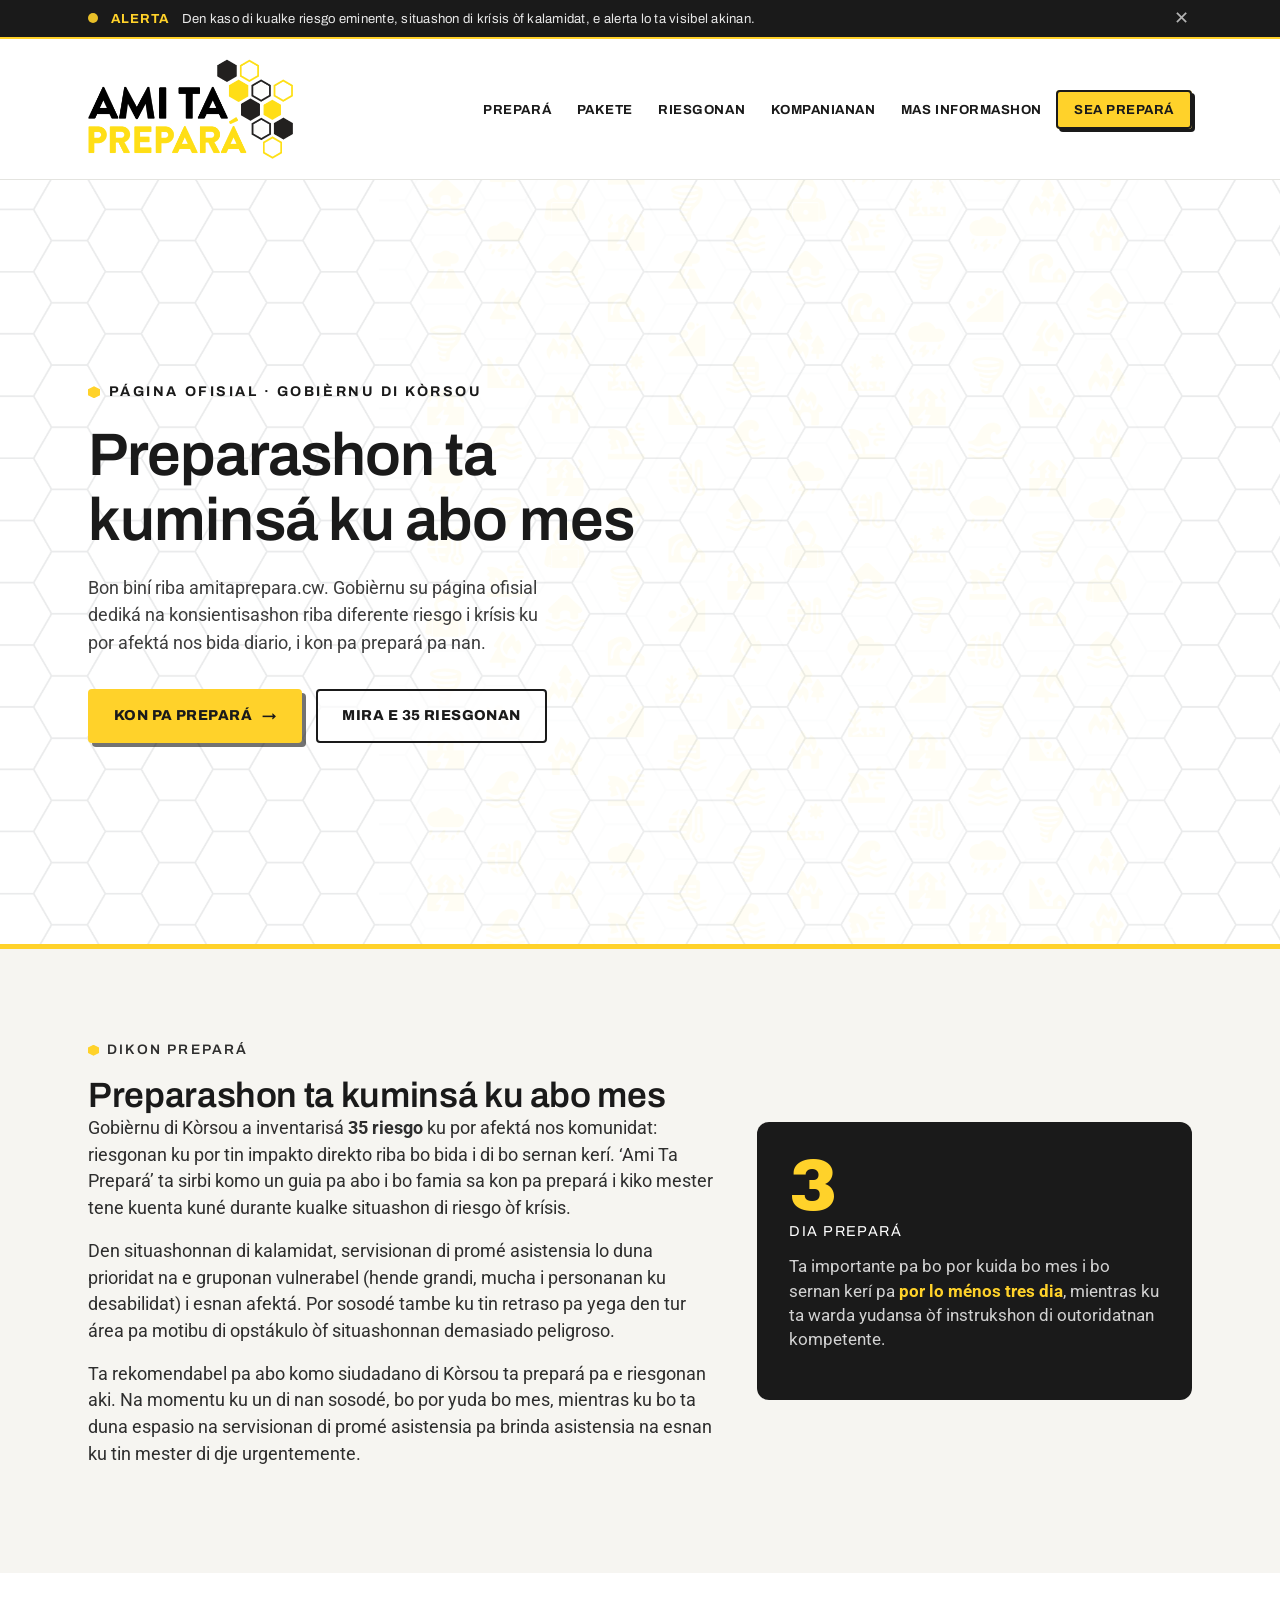
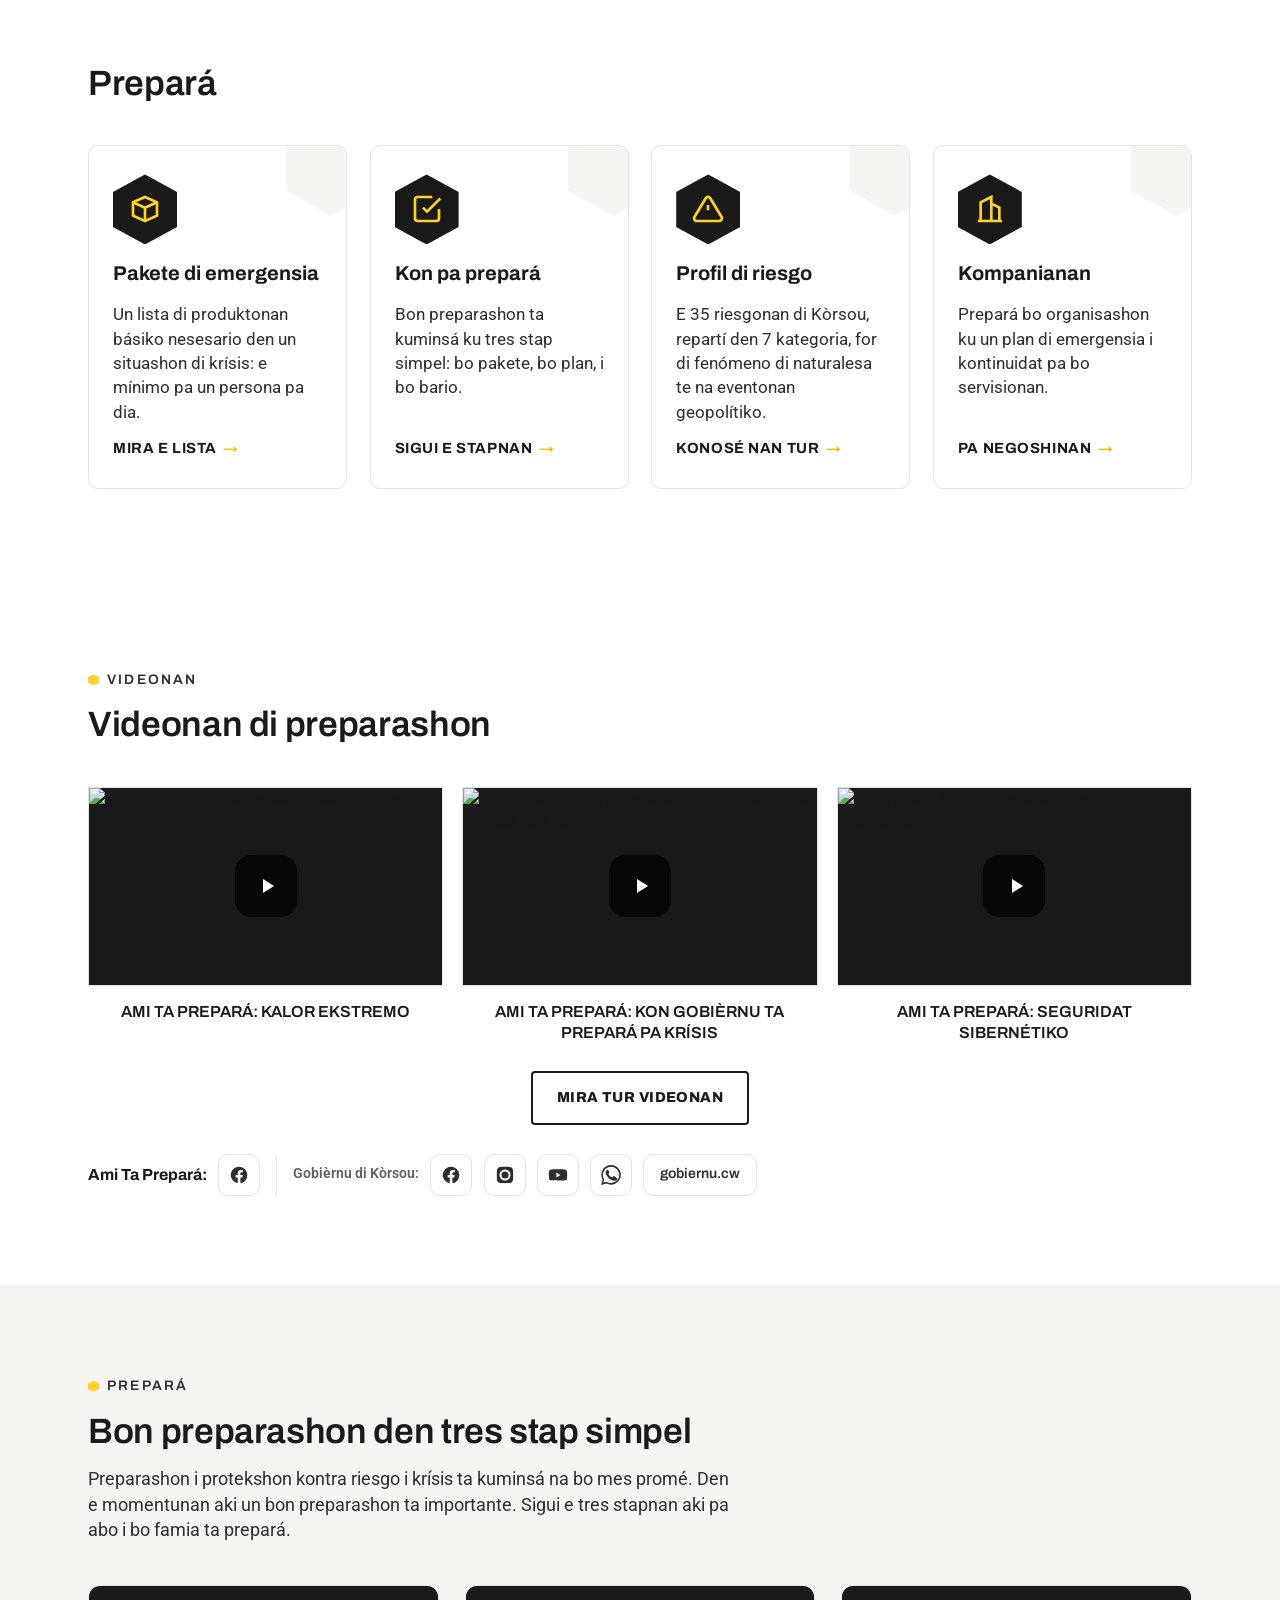
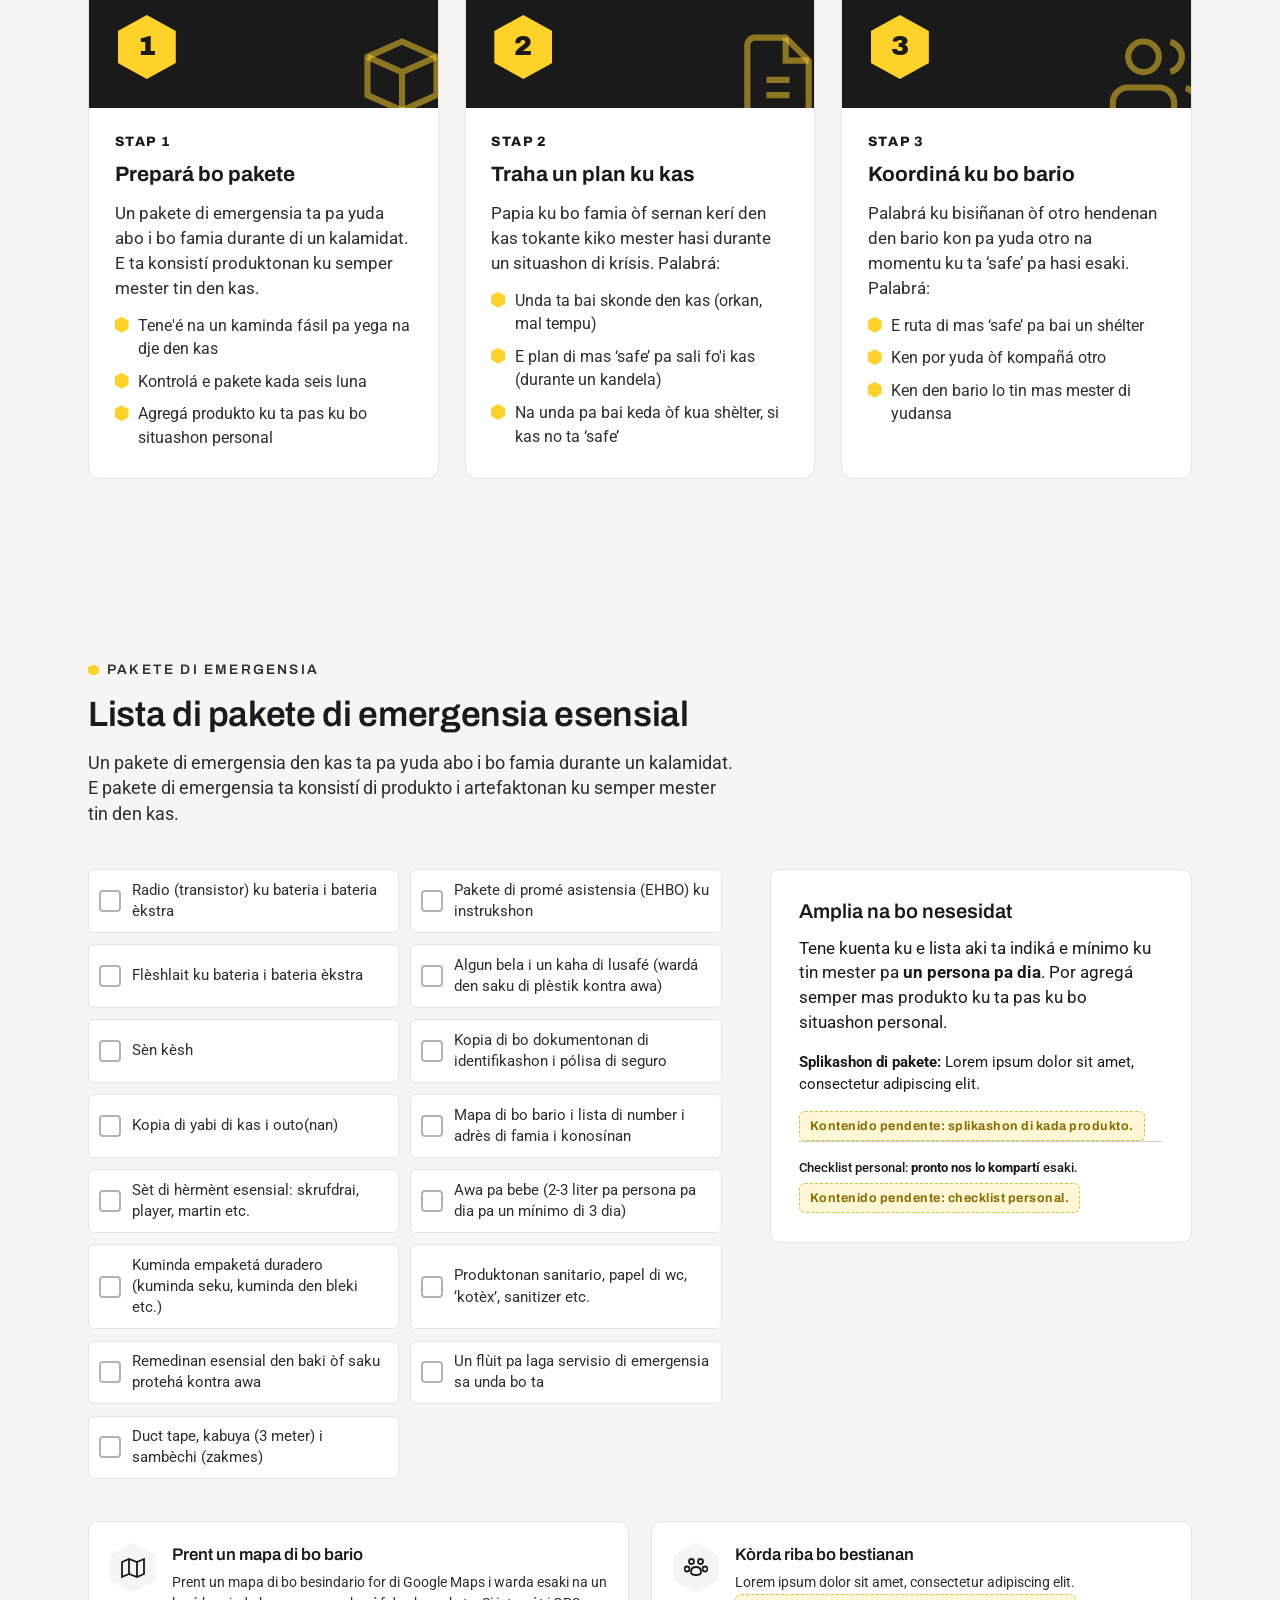
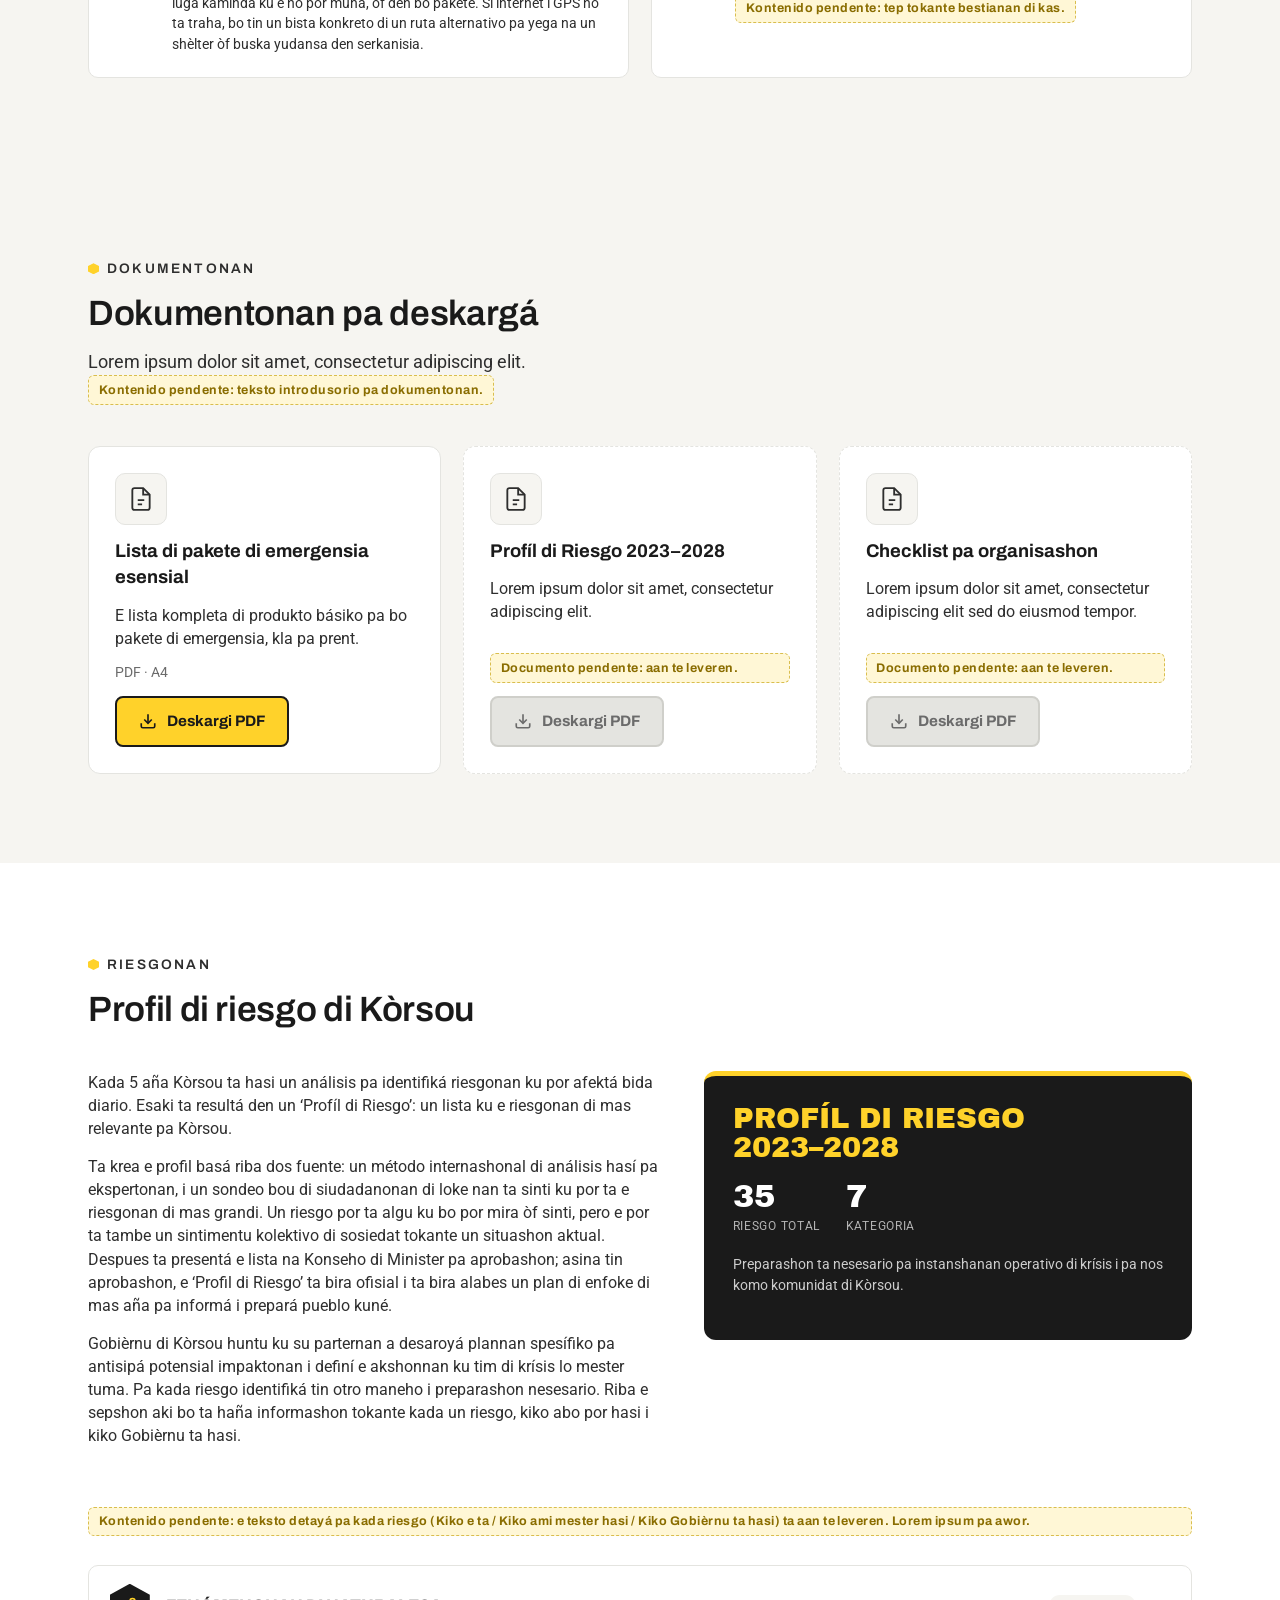
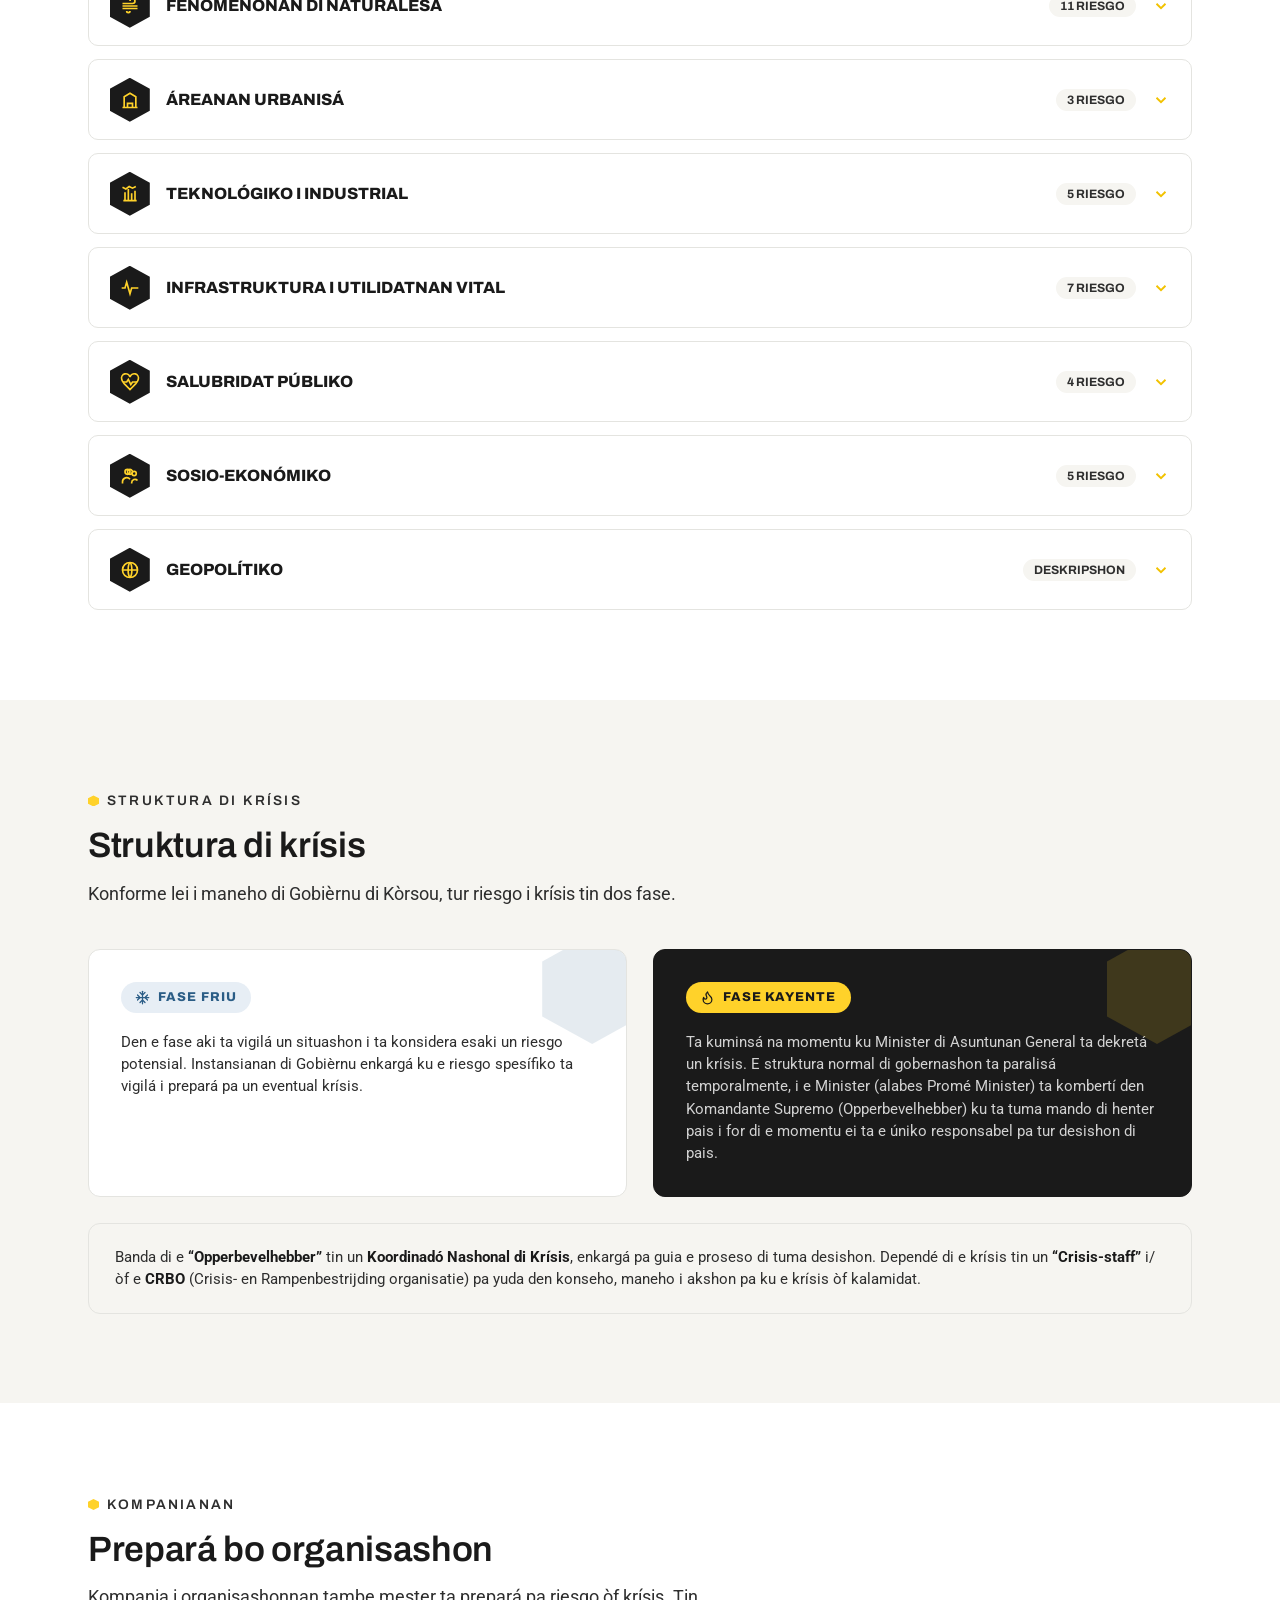
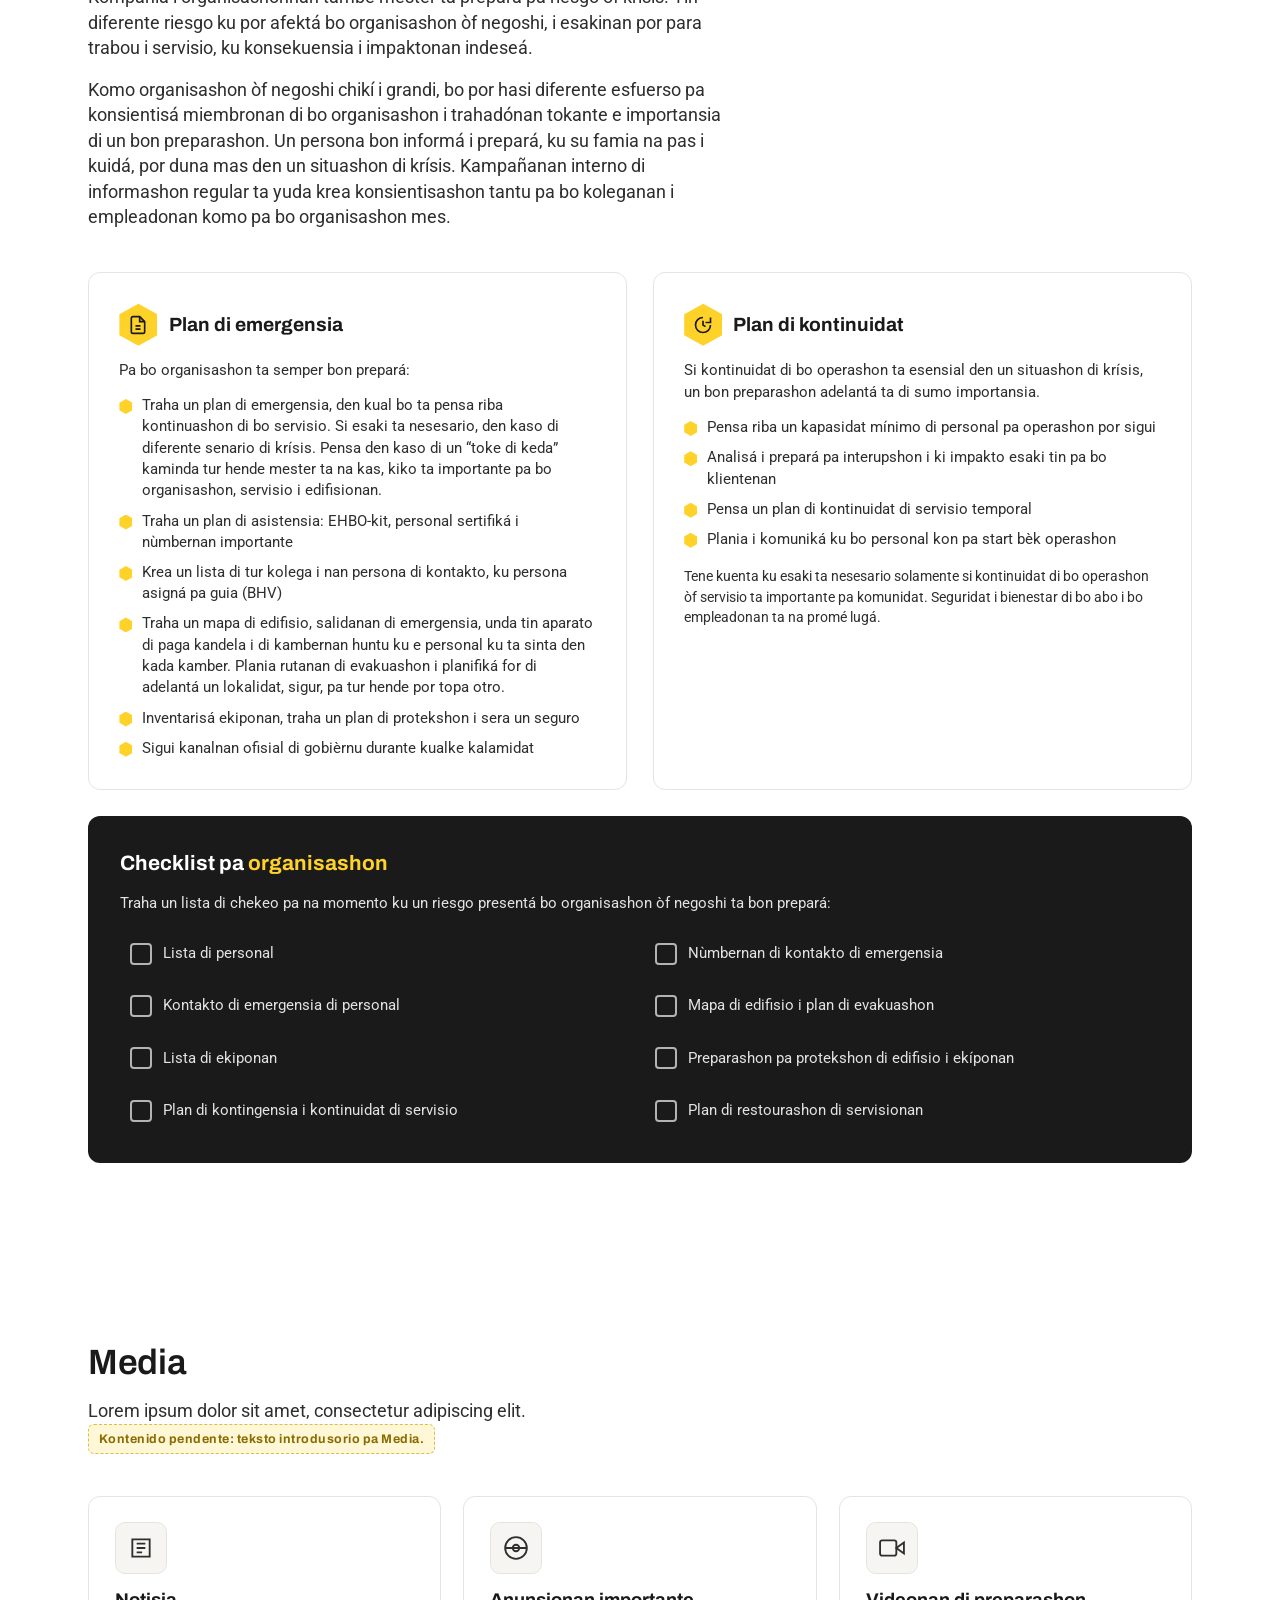
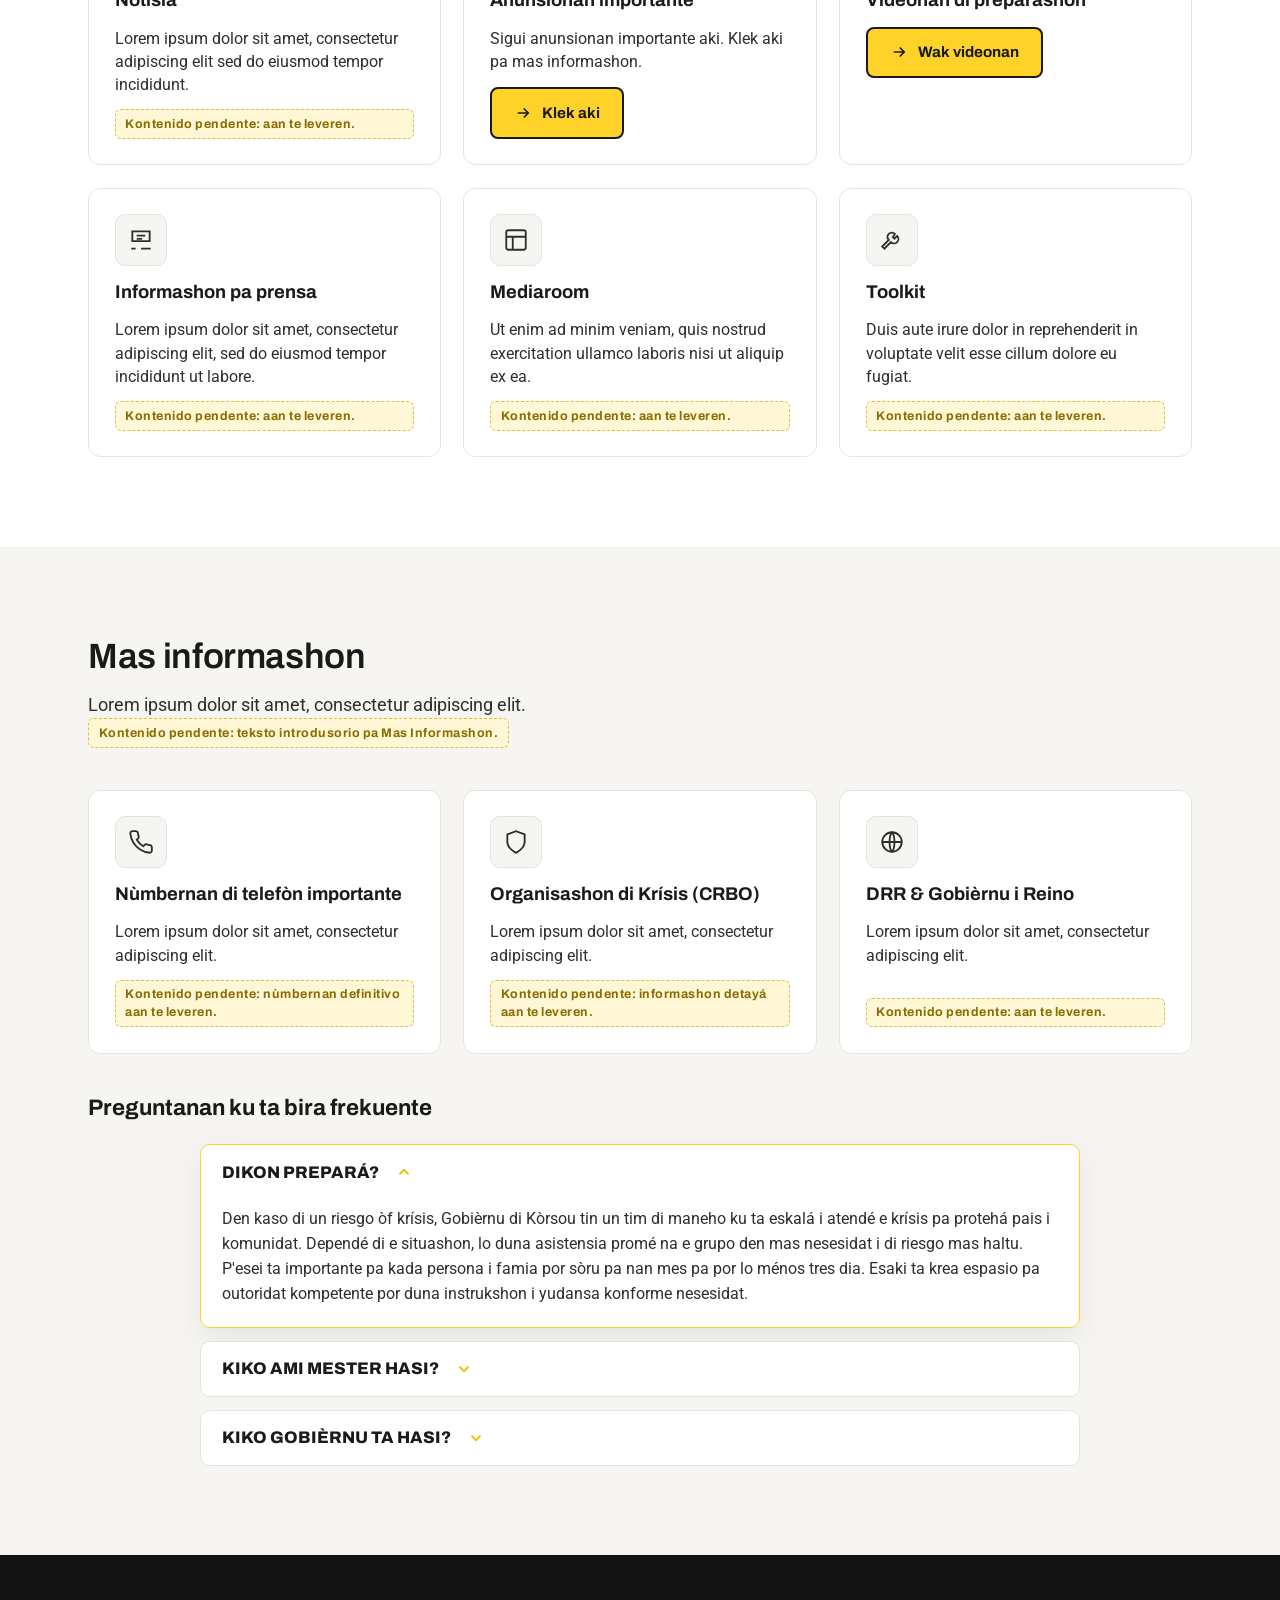
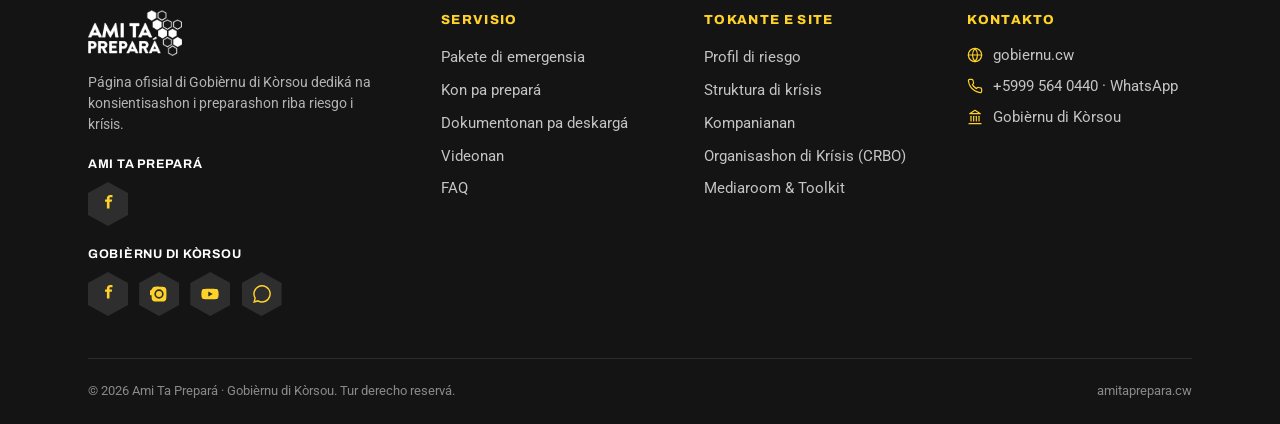
==== commit 9f5c14ce: "." ====
--- a/AmiTaPreparaV2/index.html
+++ b/AmiTaPreparaV2/index.html
@@ -565,6 +565,7 @@
   .checklist { grid-column: 1 / -1; background: var(--black); color: var(--white); border-radius: 12px; padding: 2rem; }
   .checklist h3 { font-family: var(--font-head); font-weight: 700; color: var(--white); font-size: 1.3rem; margin-bottom: 1.2rem; }
   .checklist h3 .y { color: var(--yellow); }
+  .checklist > p { color: #e3e3e3; font-size: .95rem; margin: -.35rem 0 1.2rem; }
   .check-items { display: grid; grid-template-columns: repeat(2, 1fr); gap: .7rem; }
   .check-items label { display: flex; align-items: center; gap: .7rem; font-size: .92rem; color: #e3e3e3; cursor: default; padding: .6rem; border-radius: 6px; }
   .check-items label:hover { background: transparent; }
@@ -1458,10 +1459,10 @@
         <h3><span class="ico"><svg viewBox="0 0 24 24"><path d="M14 2H6a2 2 0 0 0-2 2v16a2 2 0 0 0 2 2h12a2 2 0 0 0 2-2V8z"/><path d="M14 2v6h6M9 13h6M9 17h6"/></svg></span>Plan di emergensia</h3>
         <p>Pa bo organisashon ta semper bon prepará:</p>
         <ul>
-          <li>Traha un plan di emergensia ku ta pensa riba kontinuashon di servisio (p.e. un “toke di keda”)</li>
+          <li>Traha un plan di emergensia, den kual bo ta pensa riba kontinuashon di bo servisio. Si esaki ta nesesario, den kaso di diferente senario di krísis. Pensa den kaso di un “toke di keda” kaminda tur hende mester ta na kas, kiko ta importante pa bo organisashon, servisio i edifisionan.</li>
           <li>Traha un plan di asistensia: EHBO-kit, personal sertifiká i nùmbernan importante</li>
           <li>Krea un lista di tur kolega i nan persona di kontakto, ku persona asigná pa guia (BHV)</li>
-          <li>Traha un mapa di edifisio ku salidanan di emergensia i rutanan di evakuashon</li>
+          <li>Traha un mapa di edifisio, salidanan di emergensia, unda tin aparato di paga kandela i di kambernan huntu ku e personal ku ta sinta den kada kamber. Plania rutanan di evakuashon i planifiká for di adelantá un lokalidat, sigur, pa tur hende por topa otro.</li>
           <li>Inventarisá ekiponan, traha un plan di protekshon i sera un seguro</li>
           <li>Sigui kanalnan ofisial di gobièrnu durante kualke kalamidat</li>
         </ul>
@@ -1475,10 +1476,11 @@
           <li>Pensa un plan di kontinuidat di servisio temporal</li>
           <li>Plania i komuniká ku bo personal kon pa start bèk operashon</li>
         </ul>
-        <p style="margin-top:1rem;font-size:.88rem;"><b>Tene kuenta:</b> seguridat i bienestar di abo i bo empleadonan ta na promé lugá.</p>
+        <p style="margin-top:1rem;font-size:.88rem;">Tene kuenta ku esaki ta nesesario solamente si kontinuidat di bo operashon òf servisio ta importante pa komunidat. Seguridat i bienestar di bo abo i bo empleadonan ta na promé lugá.</p>
       </div>
       <div class="checklist reveal">
         <h3>Checklist pa <span class="y">organisashon</span></h3>
+        <p>Traha un lista di chekeo pa na momento ku un riesgo presentá bo organisashon òf negoshi ta bon prepará:</p>
         <div class="check-items">
           <label><input type="checkbox" disabled><span>Lista di personal</span></label>
           <label><input type="checkbox" disabled><span>Nùmbernan di kontakto di emergensia</span></label>
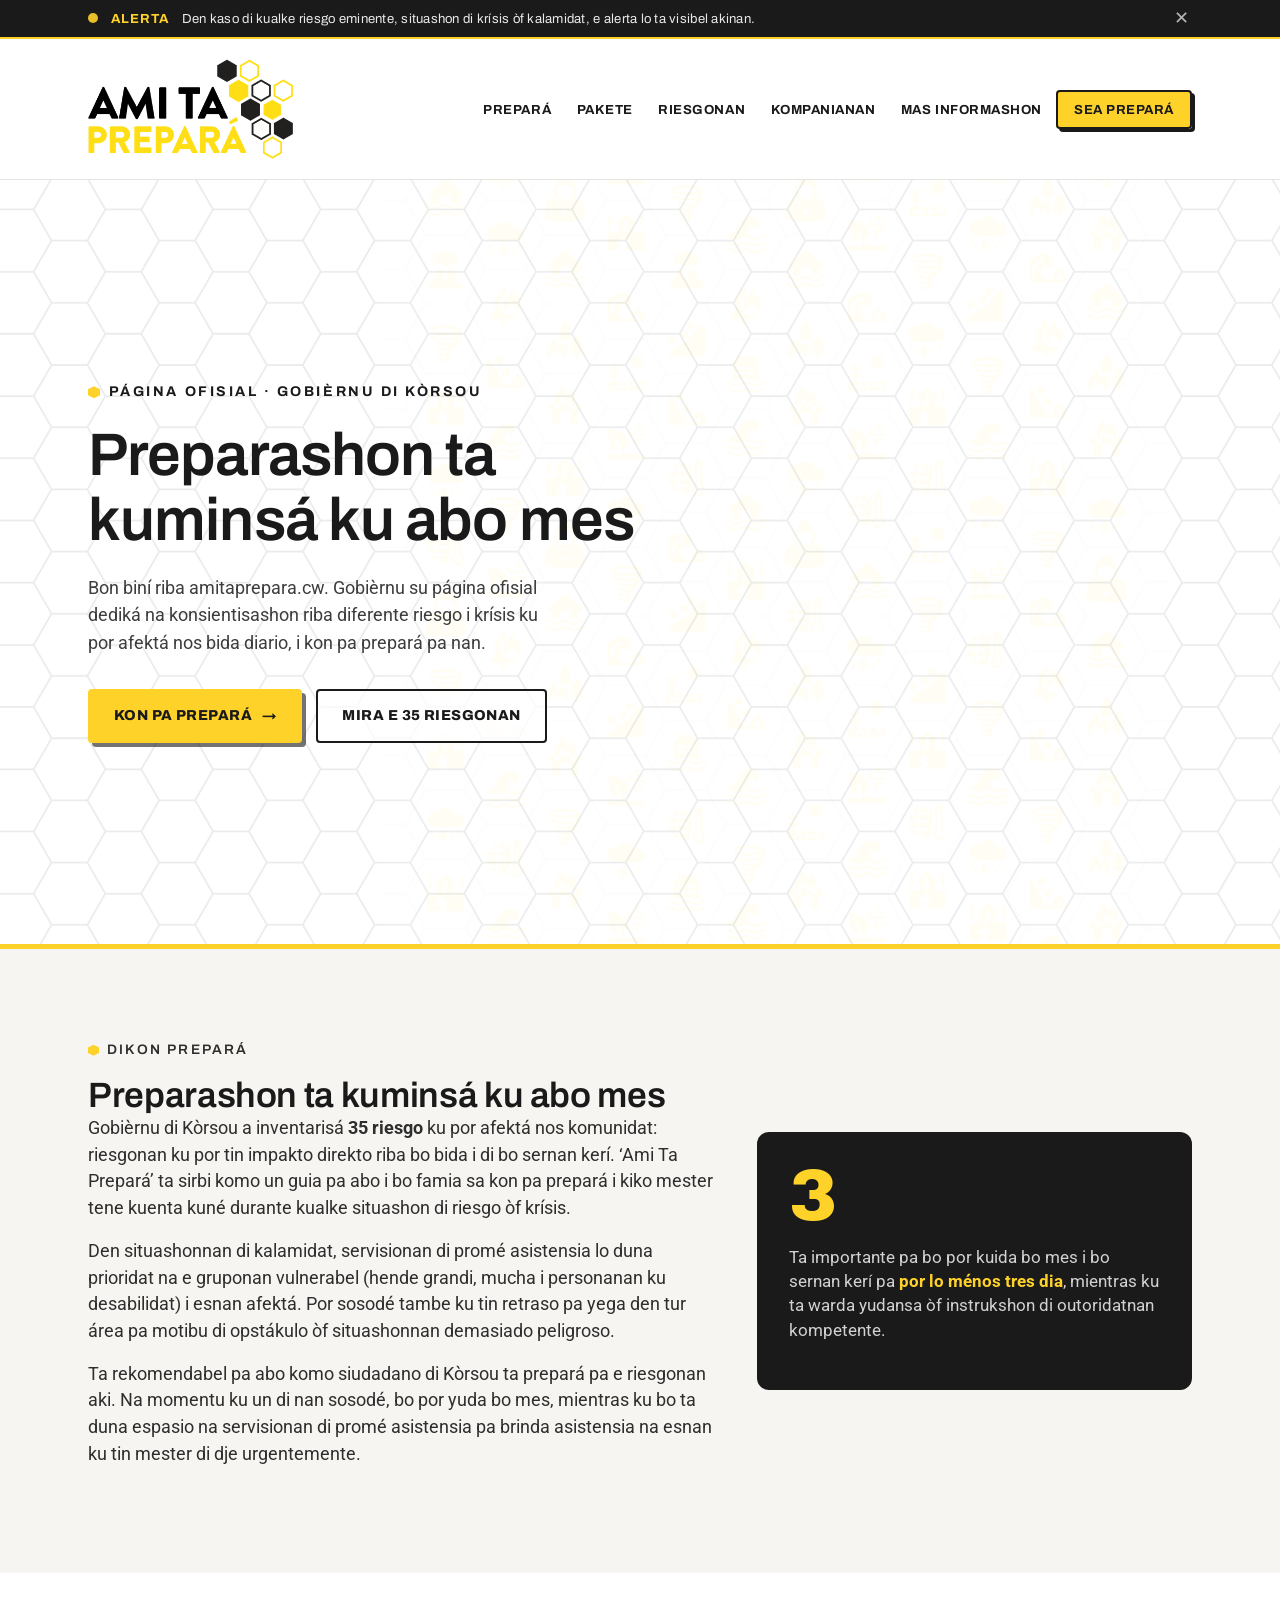
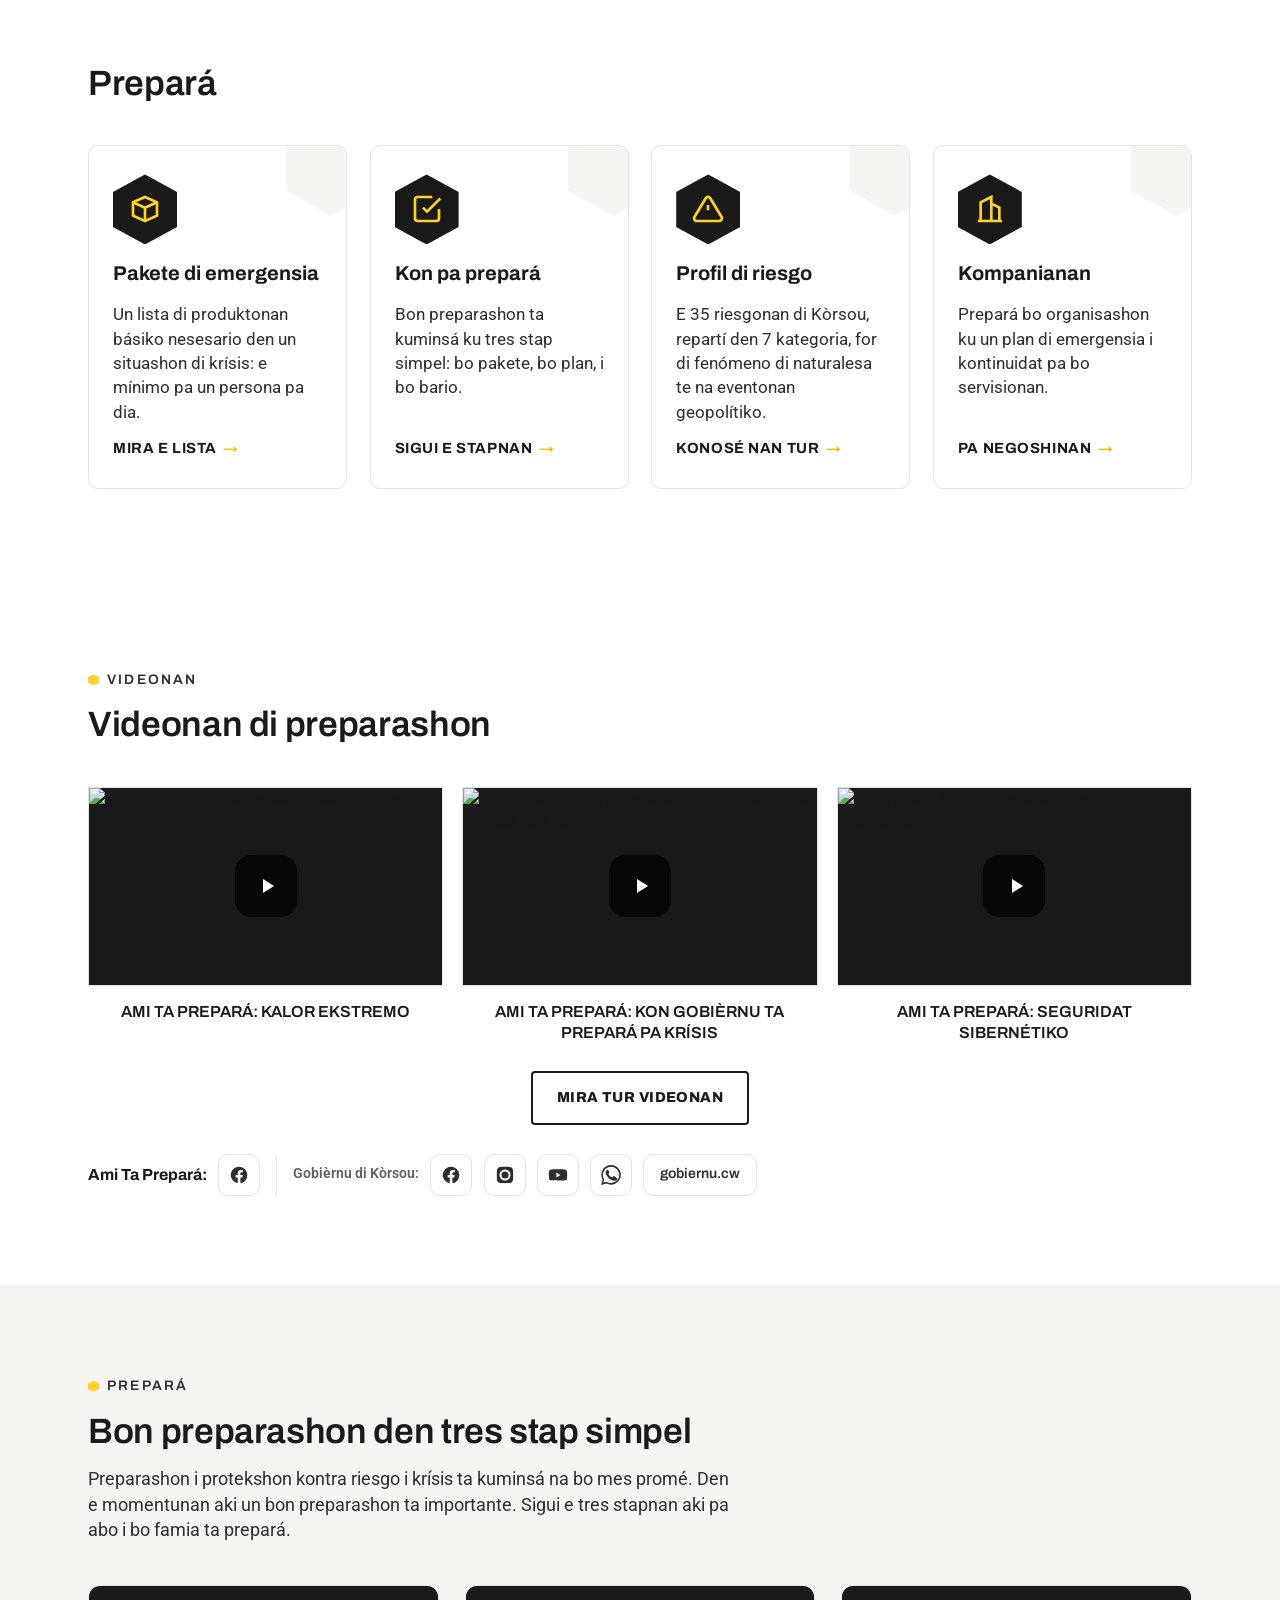
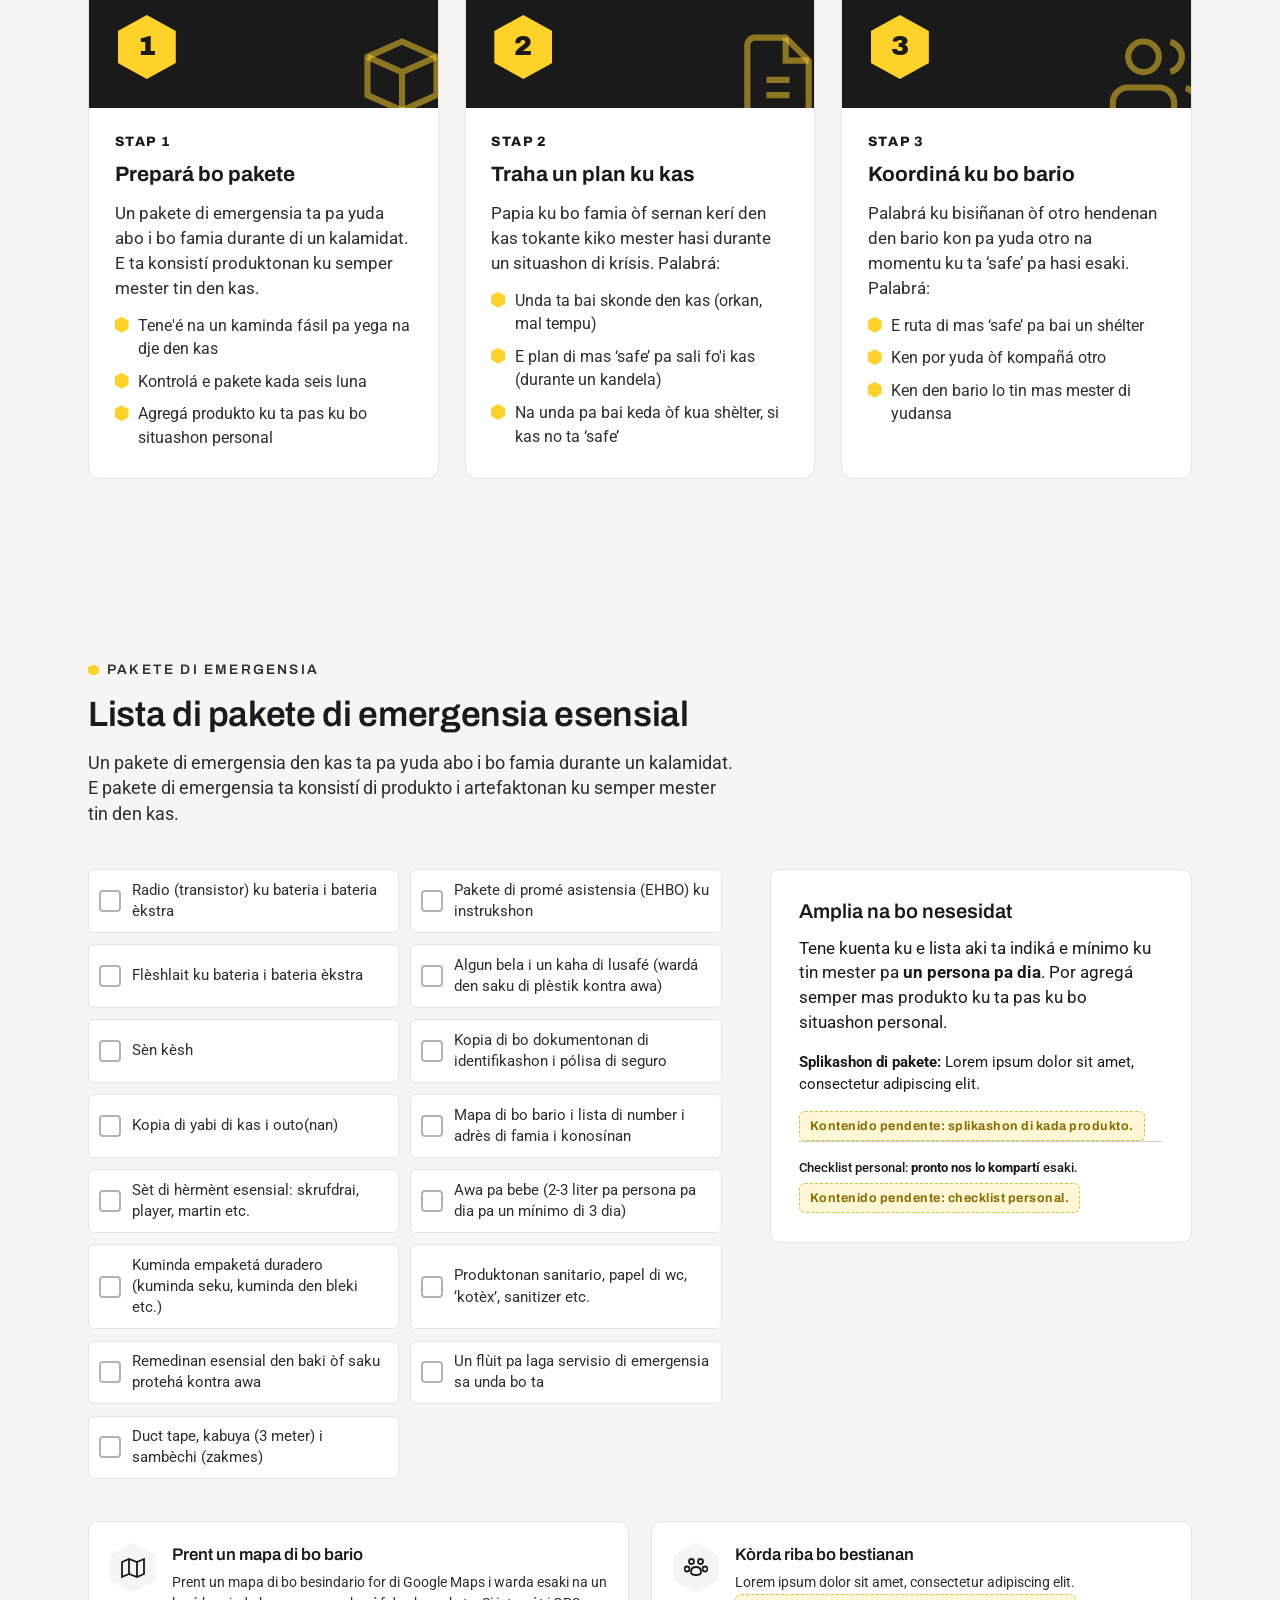
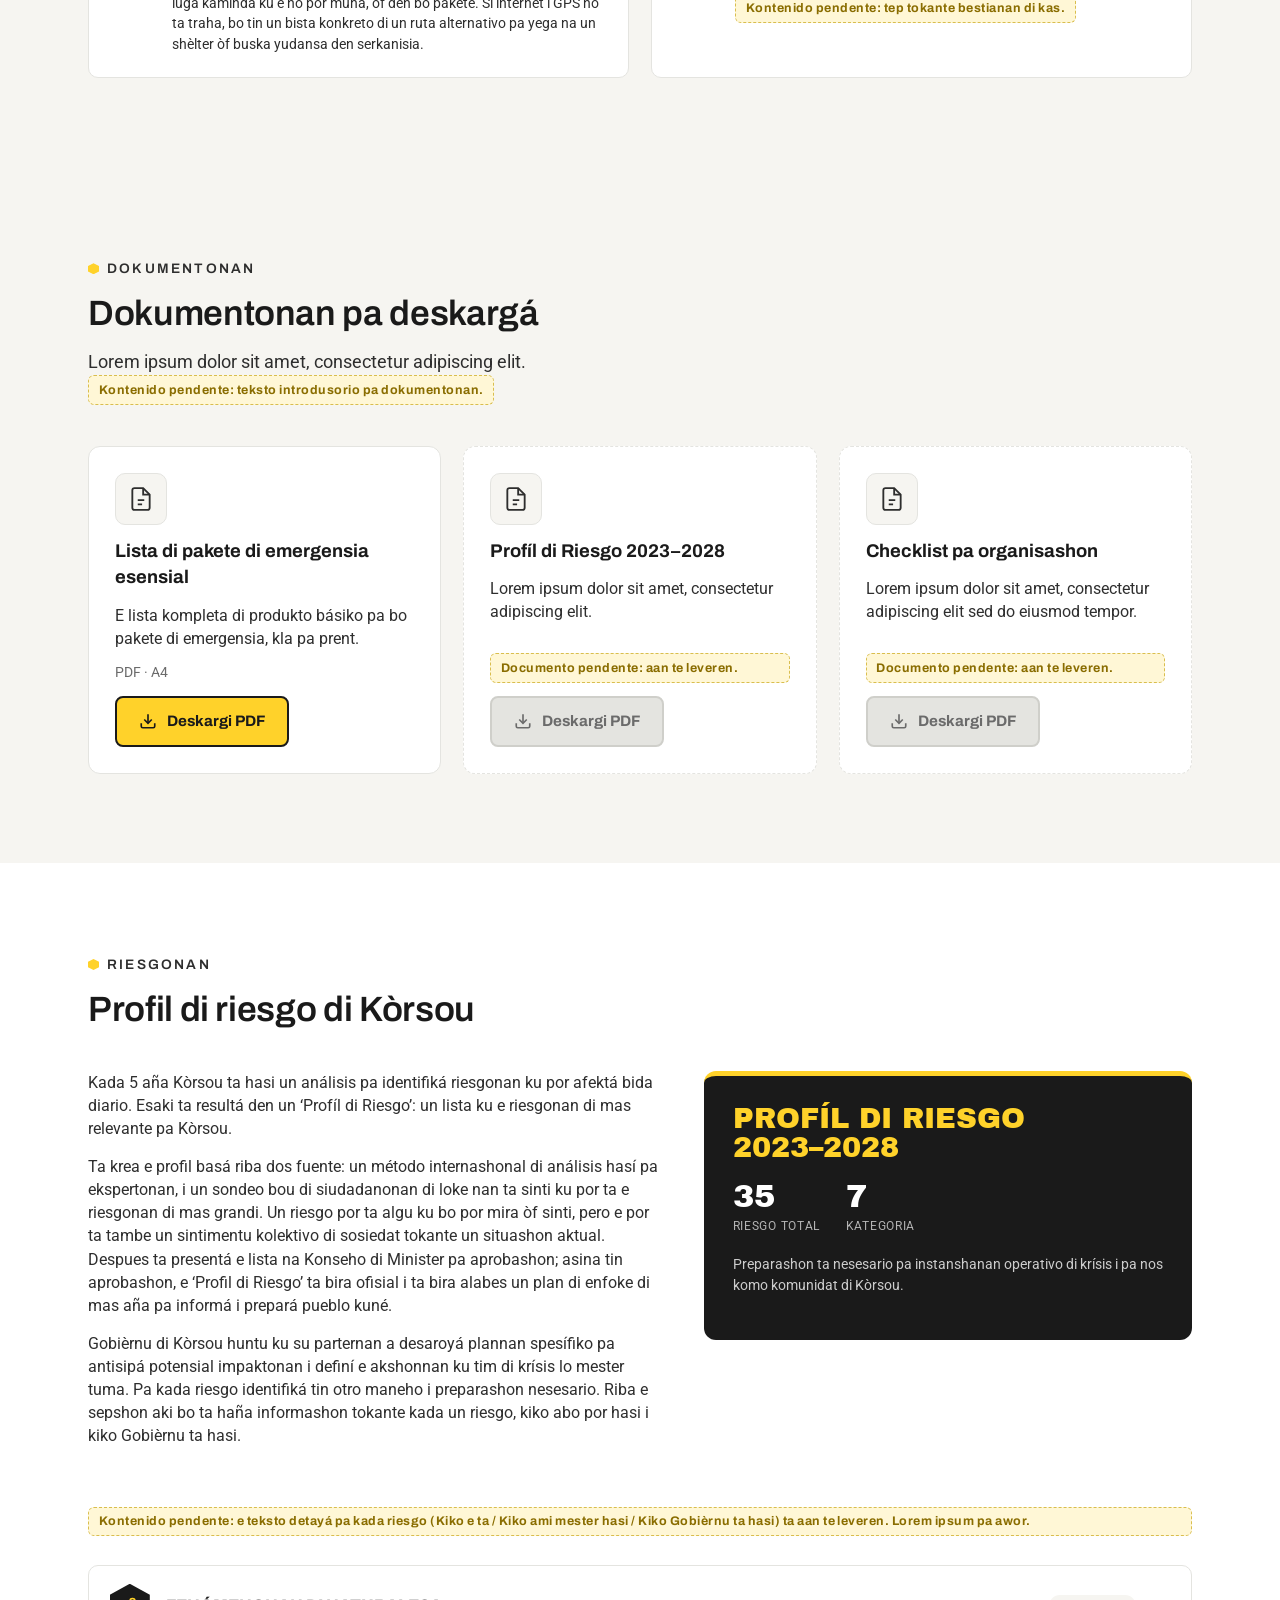
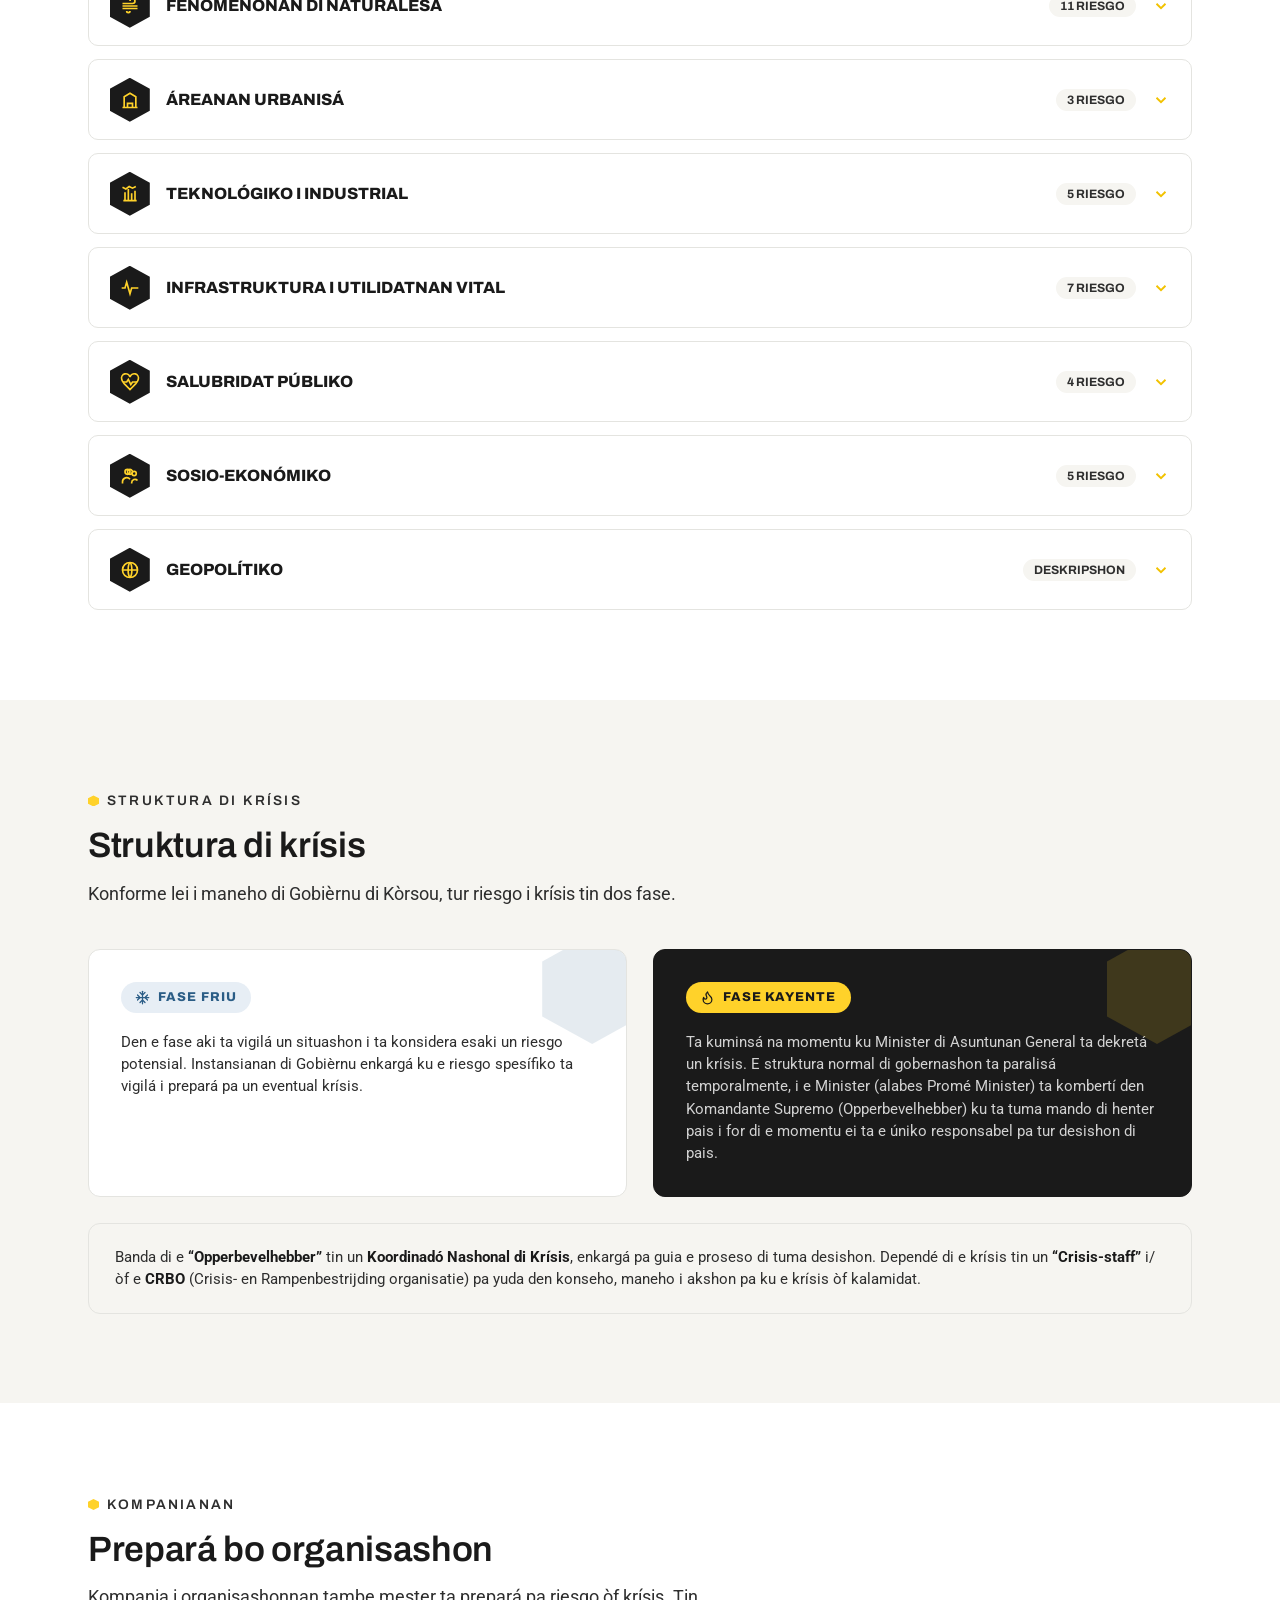
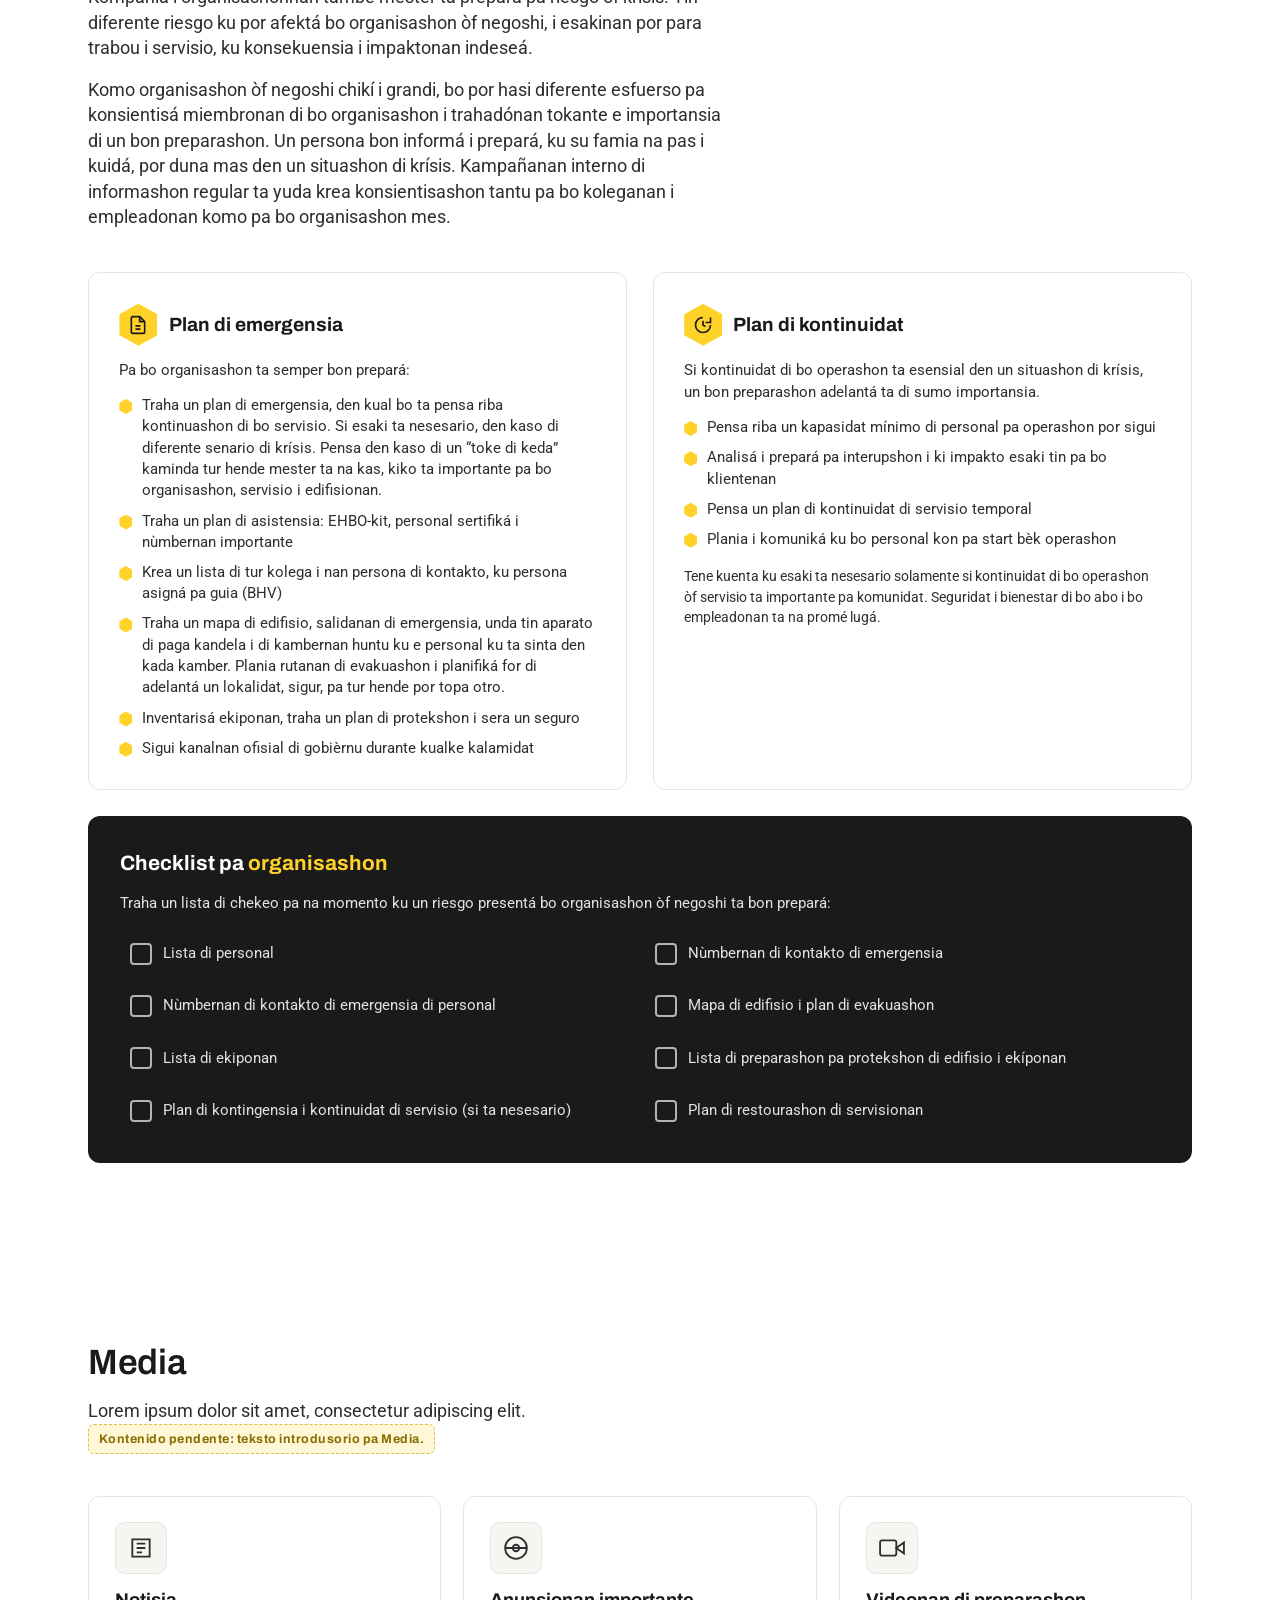
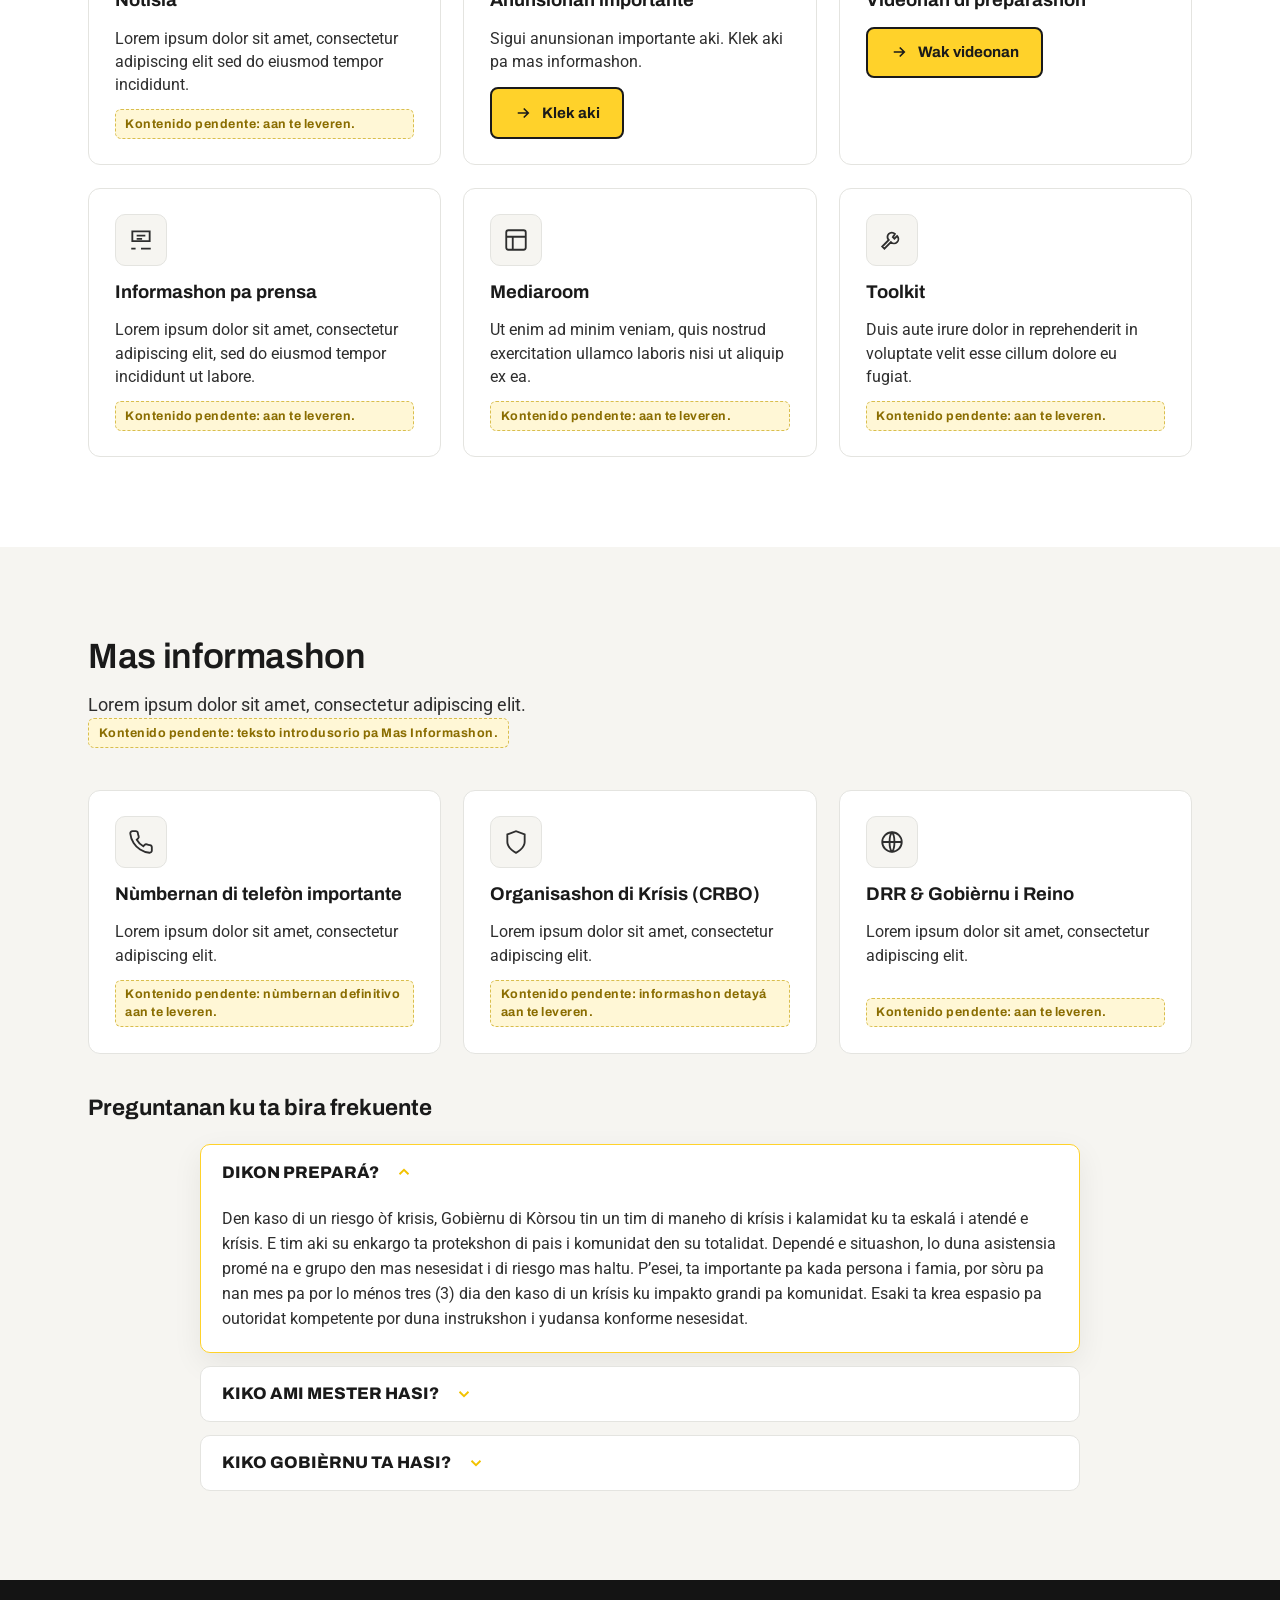
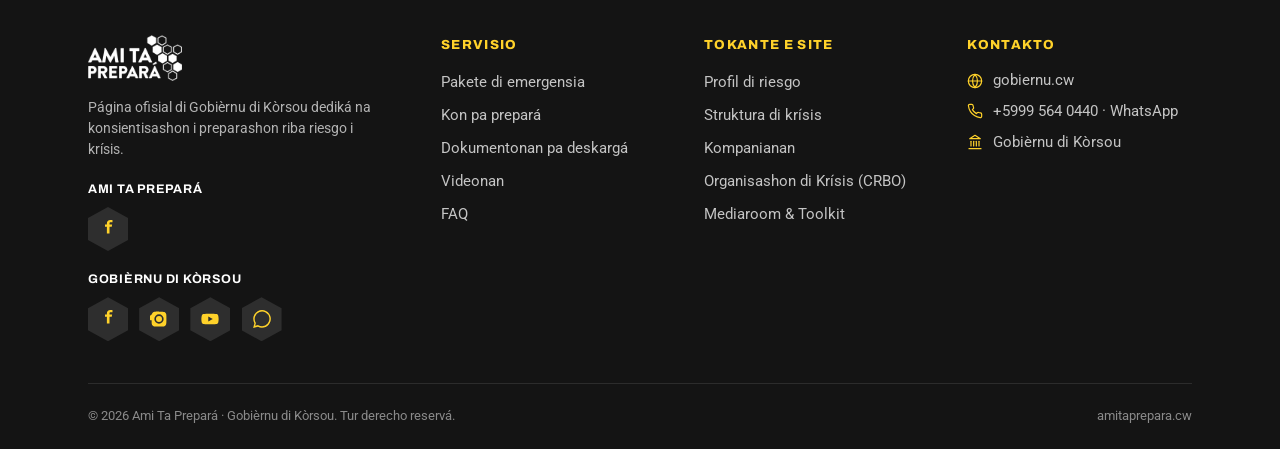
==== commit caa3d738: "Update index.html" ====
--- a/AmiTaPreparaV2/index.html
+++ b/AmiTaPreparaV2/index.html
@@ -308,7 +308,6 @@
     padding: 2rem; position: relative; overflow: hidden;
   }
   .threeday .big { font-family: var(--font-display); color: var(--yellow); font-size: clamp(3rem,7vw,4.5rem); line-height: .9; }
-  .threeday .big small { font-size: .9rem; color: var(--white); display: block; font-family: var(--font-head); letter-spacing: .1em; text-transform: uppercase; margin-top:.4rem;}
   .threeday p { color: #d2d2d2; margin-top: 1rem; font-size: 1.05rem; }
 
   /* ============================================================
@@ -752,7 +751,7 @@
         <p>Ta rekomendabel pa abo komo siudadano di Kòrsou ta prepará pa e riesgonan aki. Na momentu ku un di nan sosodé, bo por yuda bo mes, mientras ku bo ta duna espasio na servisionan di promé asistensia pa brinda asistensia na esnan ku tin mester di dje urgentemente.</p>
       </div>
       <div class="threeday reveal">
-        <div class="big">3<small>Dia prepará</small></div>
+        <div class="big">3</div>
         <p>Ta importante pa bo por kuida bo mes i bo sernan kerí pa <b style="color:var(--yellow)">por lo ménos tres dia</b>, mientras ku ta warda yudansa òf instrukshon di outoridatnan kompetente.</p>
       </div>
     </div>
@@ -1484,11 +1483,11 @@
         <div class="check-items">
           <label><input type="checkbox" disabled><span>Lista di personal</span></label>
           <label><input type="checkbox" disabled><span>Nùmbernan di kontakto di emergensia</span></label>
-          <label><input type="checkbox" disabled><span>Kontakto di emergensia di personal</span></label>
+          <label><input type="checkbox" disabled><span>Nùmbernan di kontakto di emergensia di personal</span></label>
           <label><input type="checkbox" disabled><span>Mapa di edifisio i plan di evakuashon</span></label>
           <label><input type="checkbox" disabled><span>Lista di ekiponan</span></label>
-          <label><input type="checkbox" disabled><span>Preparashon pa protekshon di edifisio i ekíponan</span></label>
-          <label><input type="checkbox" disabled><span>Plan di kontingensia i kontinuidat di servisio</span></label>
+          <label><input type="checkbox" disabled><span>Lista di preparashon pa protekshon di edifisio i ekíponan</span></label>
+          <label><input type="checkbox" disabled><span>Plan di kontingensia i kontinuidat di servisio (si ta nesesario)</span></label>
           <label><input type="checkbox" disabled><span>Plan di restourashon di servisionan</span></label>
         </div>
       </div>
@@ -1580,7 +1579,7 @@
         <button class="acc-btn">Dikon prepará?
           <svg class="chev" width="18" height="18" viewBox="0 0 24 24" fill="none" stroke="currentColor" stroke-width="2.5"><path d="M6 9l6 6 6-6"/></svg>
         </button>
-        <div class="acc-panel"><div class="acc-inner"><p>Den kaso di un riesgo òf krísis, Gobièrnu di Kòrsou tin un tim di maneho ku ta eskalá i atendé e krísis pa protehá pais i komunidat. Dependé di e situashon, lo duna asistensia promé na e grupo den mas nesesidat i di riesgo mas haltu. P'esei ta importante pa kada persona i famia por sòru pa nan mes pa por lo ménos tres dia. Esaki ta krea espasio pa outoridat kompetente por duna instrukshon i yudansa konforme nesesidat.</p></div></div>
+        <div class="acc-panel"><div class="acc-inner"><p>Den kaso di un riesgo òf krisis, Gobièrnu di Kòrsou tin un tim di maneho di krísis i kalamidat ku ta eskalá i atendé e krísis. E tim aki su enkargo ta protekshon di pais i komunidat den su totalidat. Dependé e situashon, lo duna asistensia promé na e grupo den mas nesesidat i di riesgo mas haltu. P’esei, ta importante pa kada persona i famia, por sòru pa nan mes pa por lo ménos tres (3) dia den kaso di un krísis ku impakto grandi pa komunidat. Esaki ta krea espasio pa outoridat kompetente por duna instrukshon i yudansa konforme nesesidat.</p></div></div>
       </div>
       <div class="acc reveal">
         <button class="acc-btn">Kiko ami mester hasi?
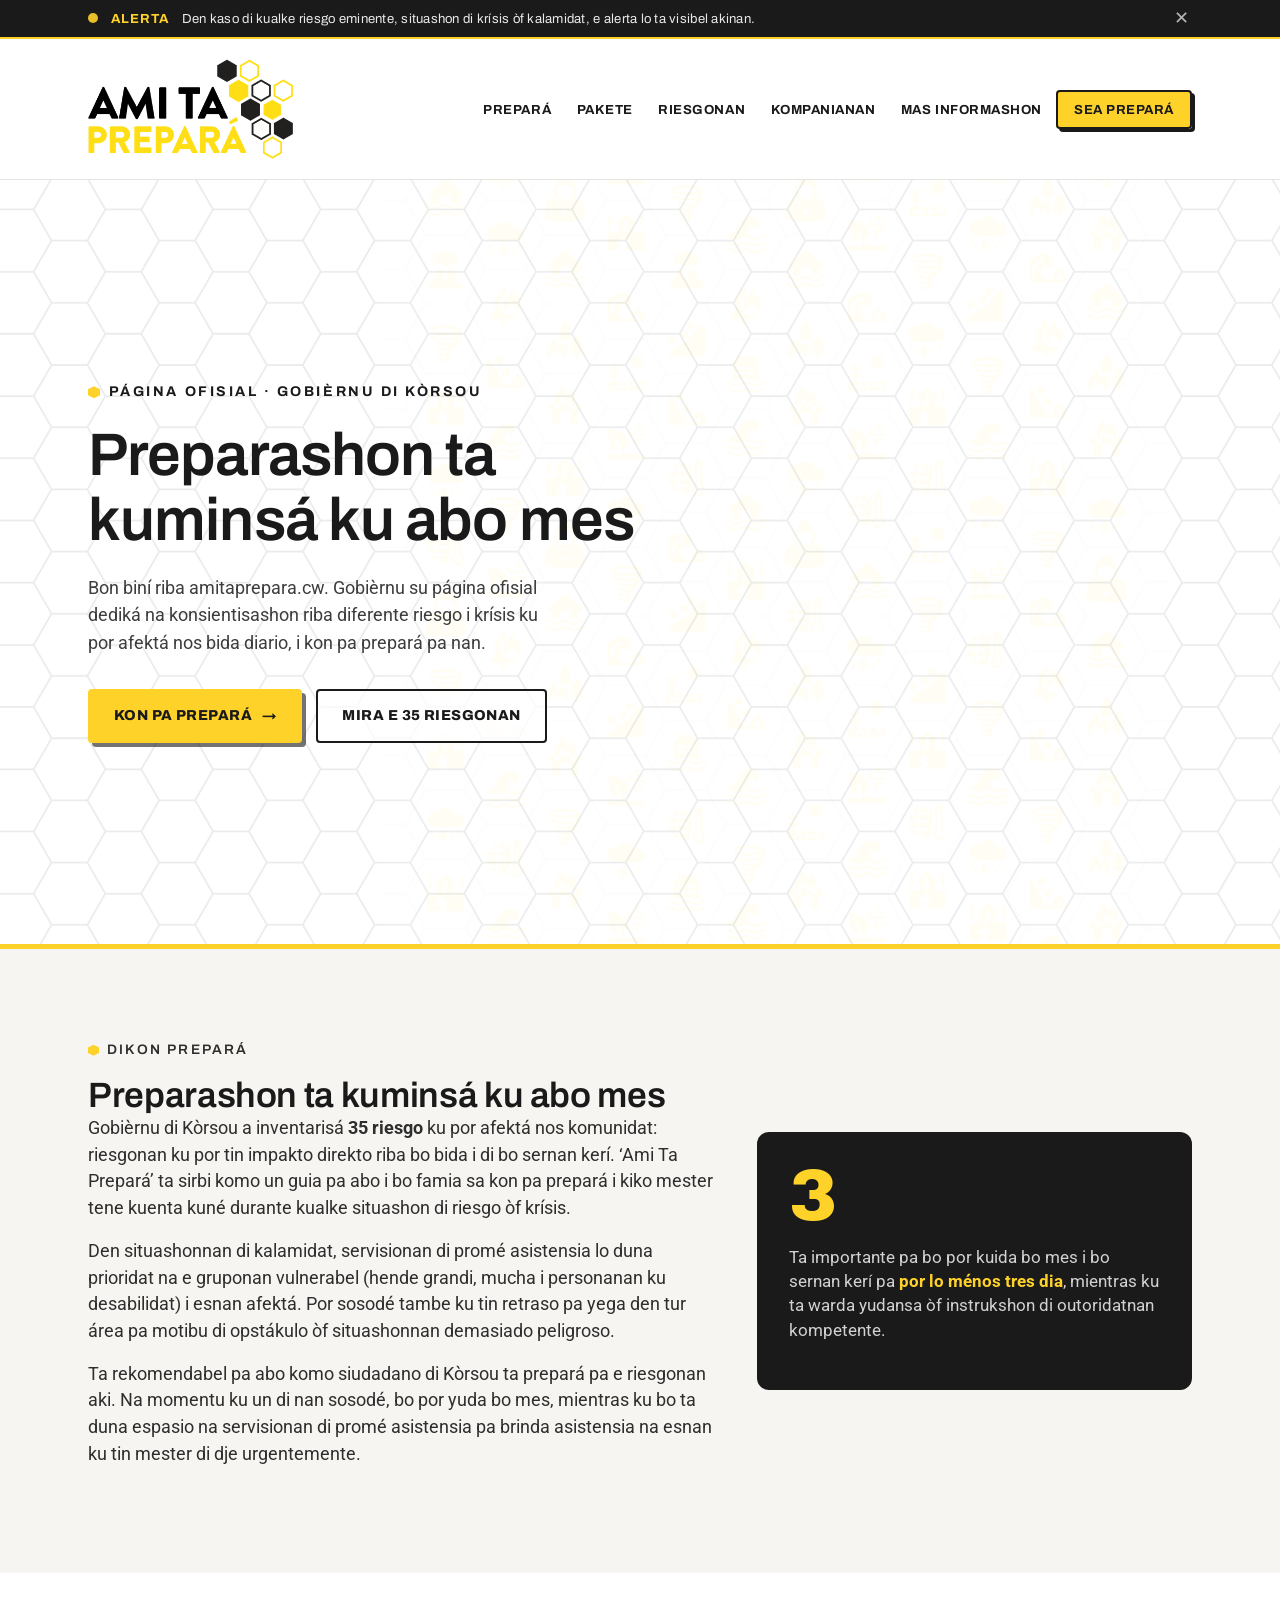
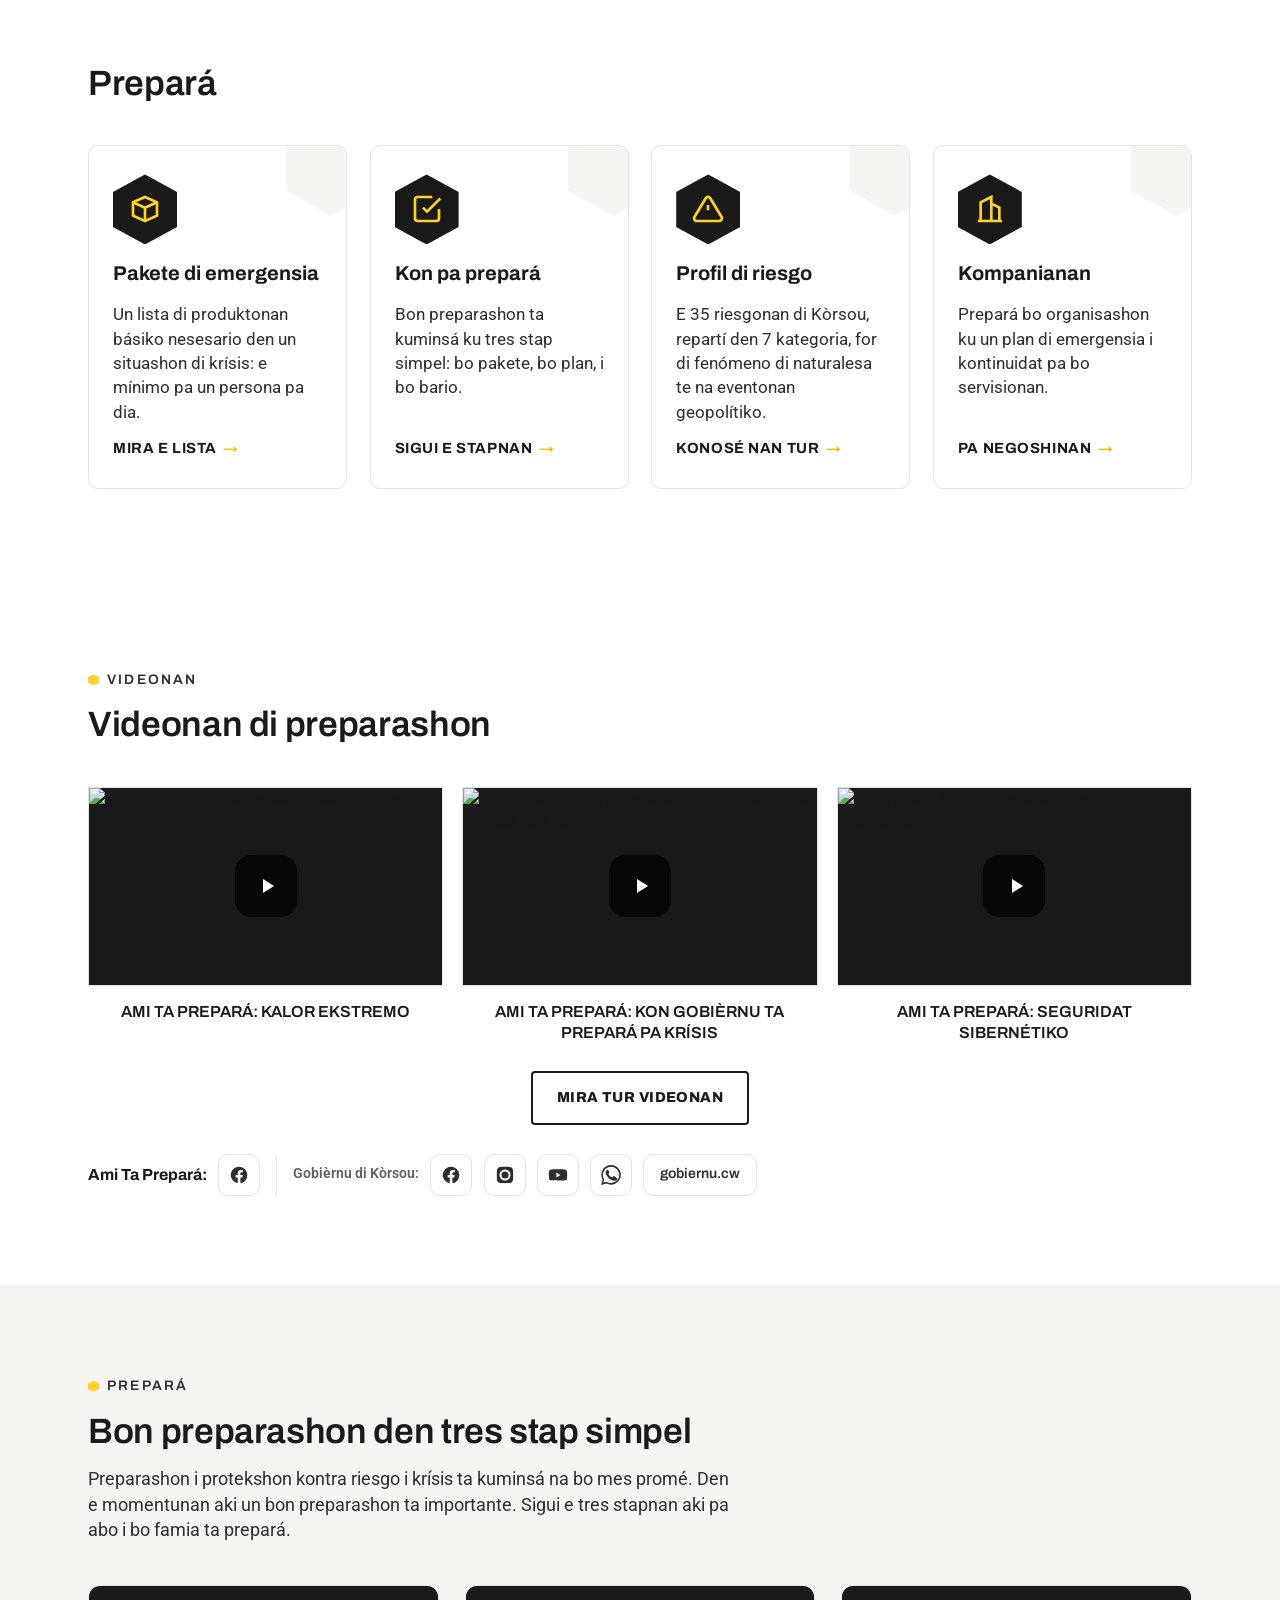
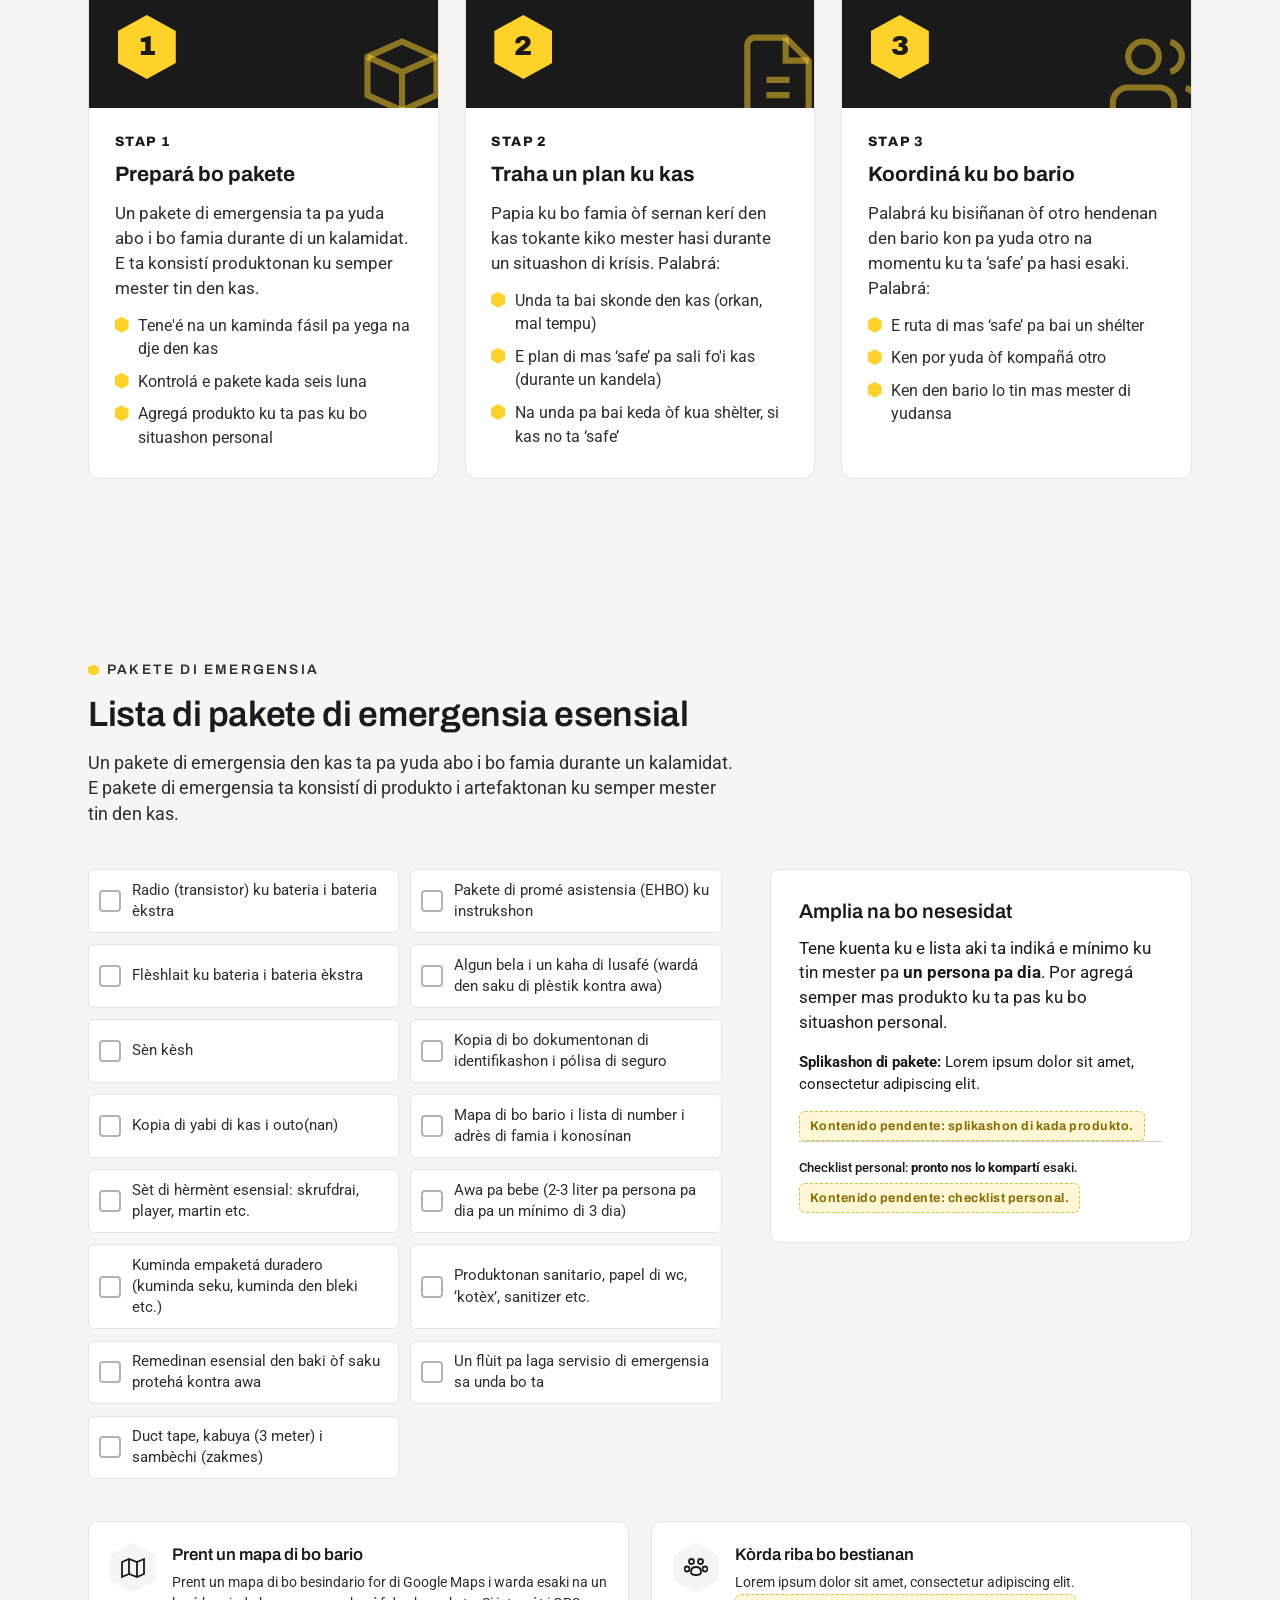
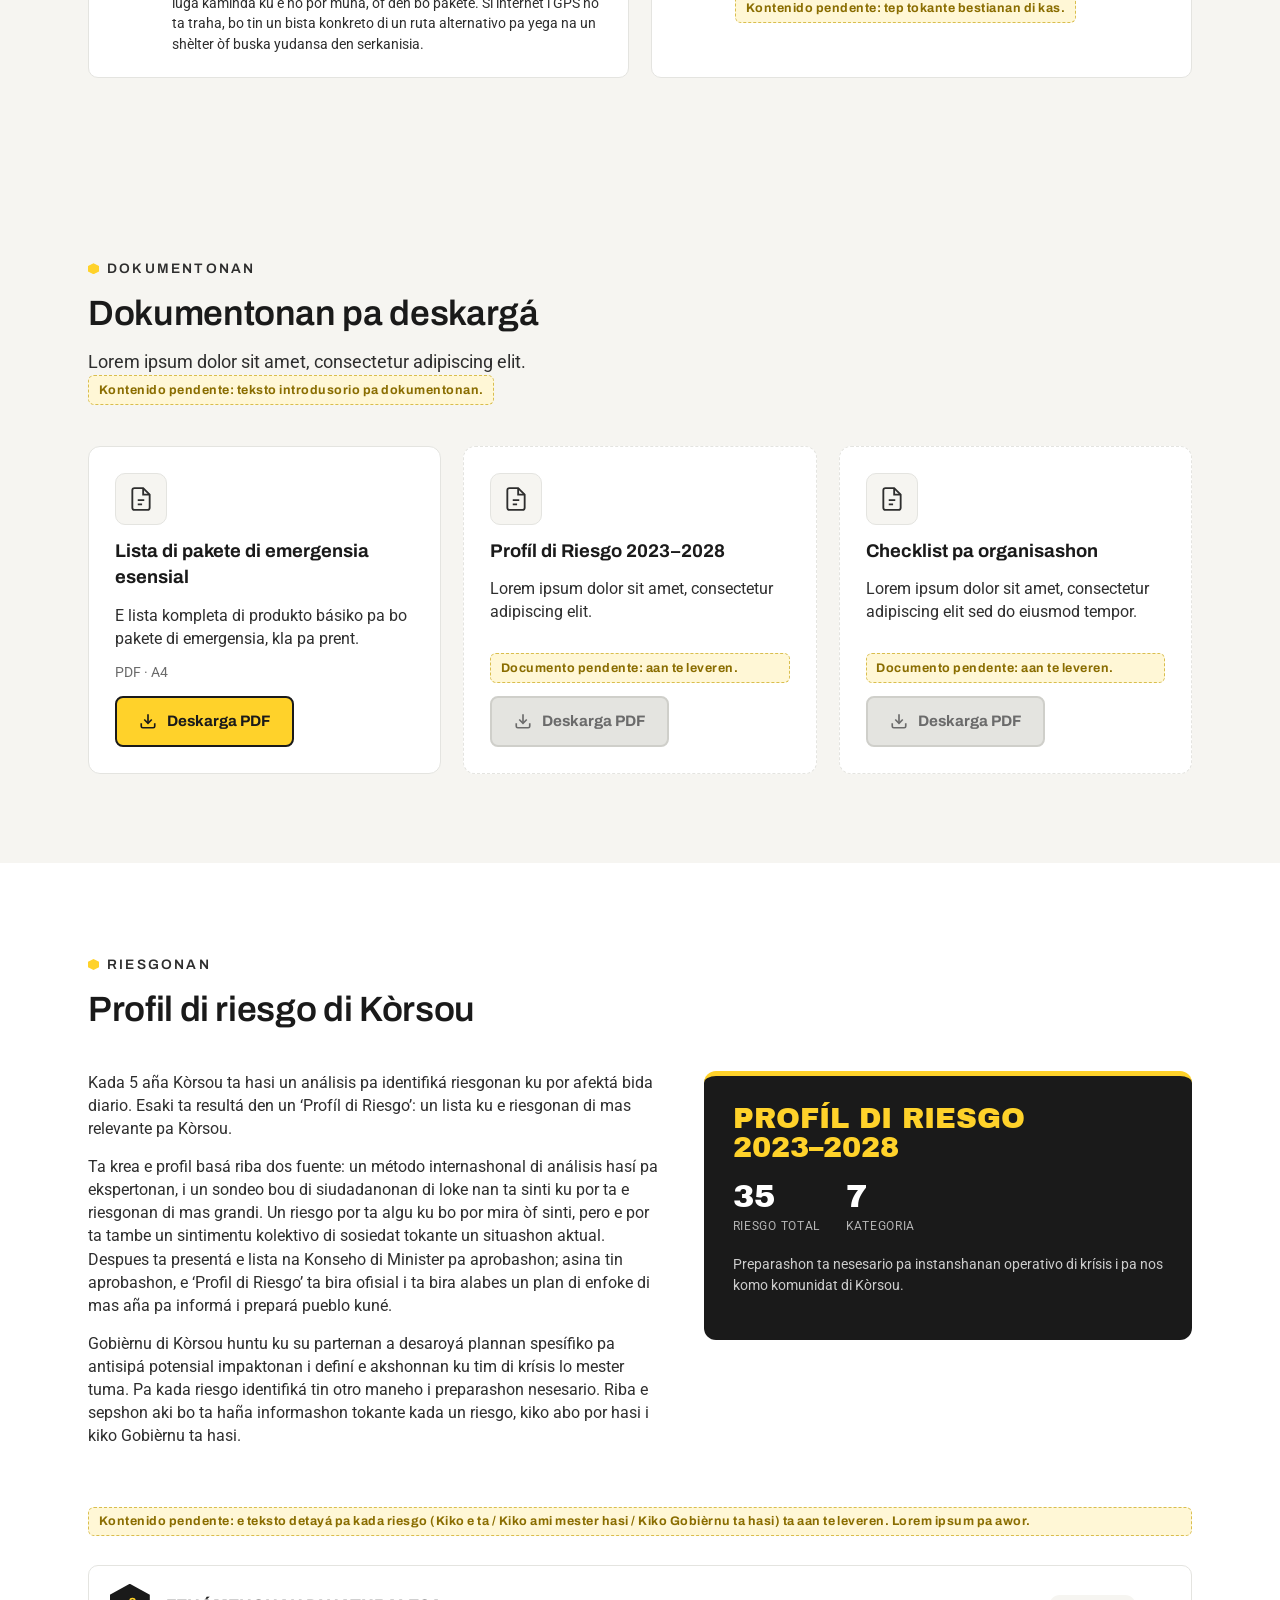
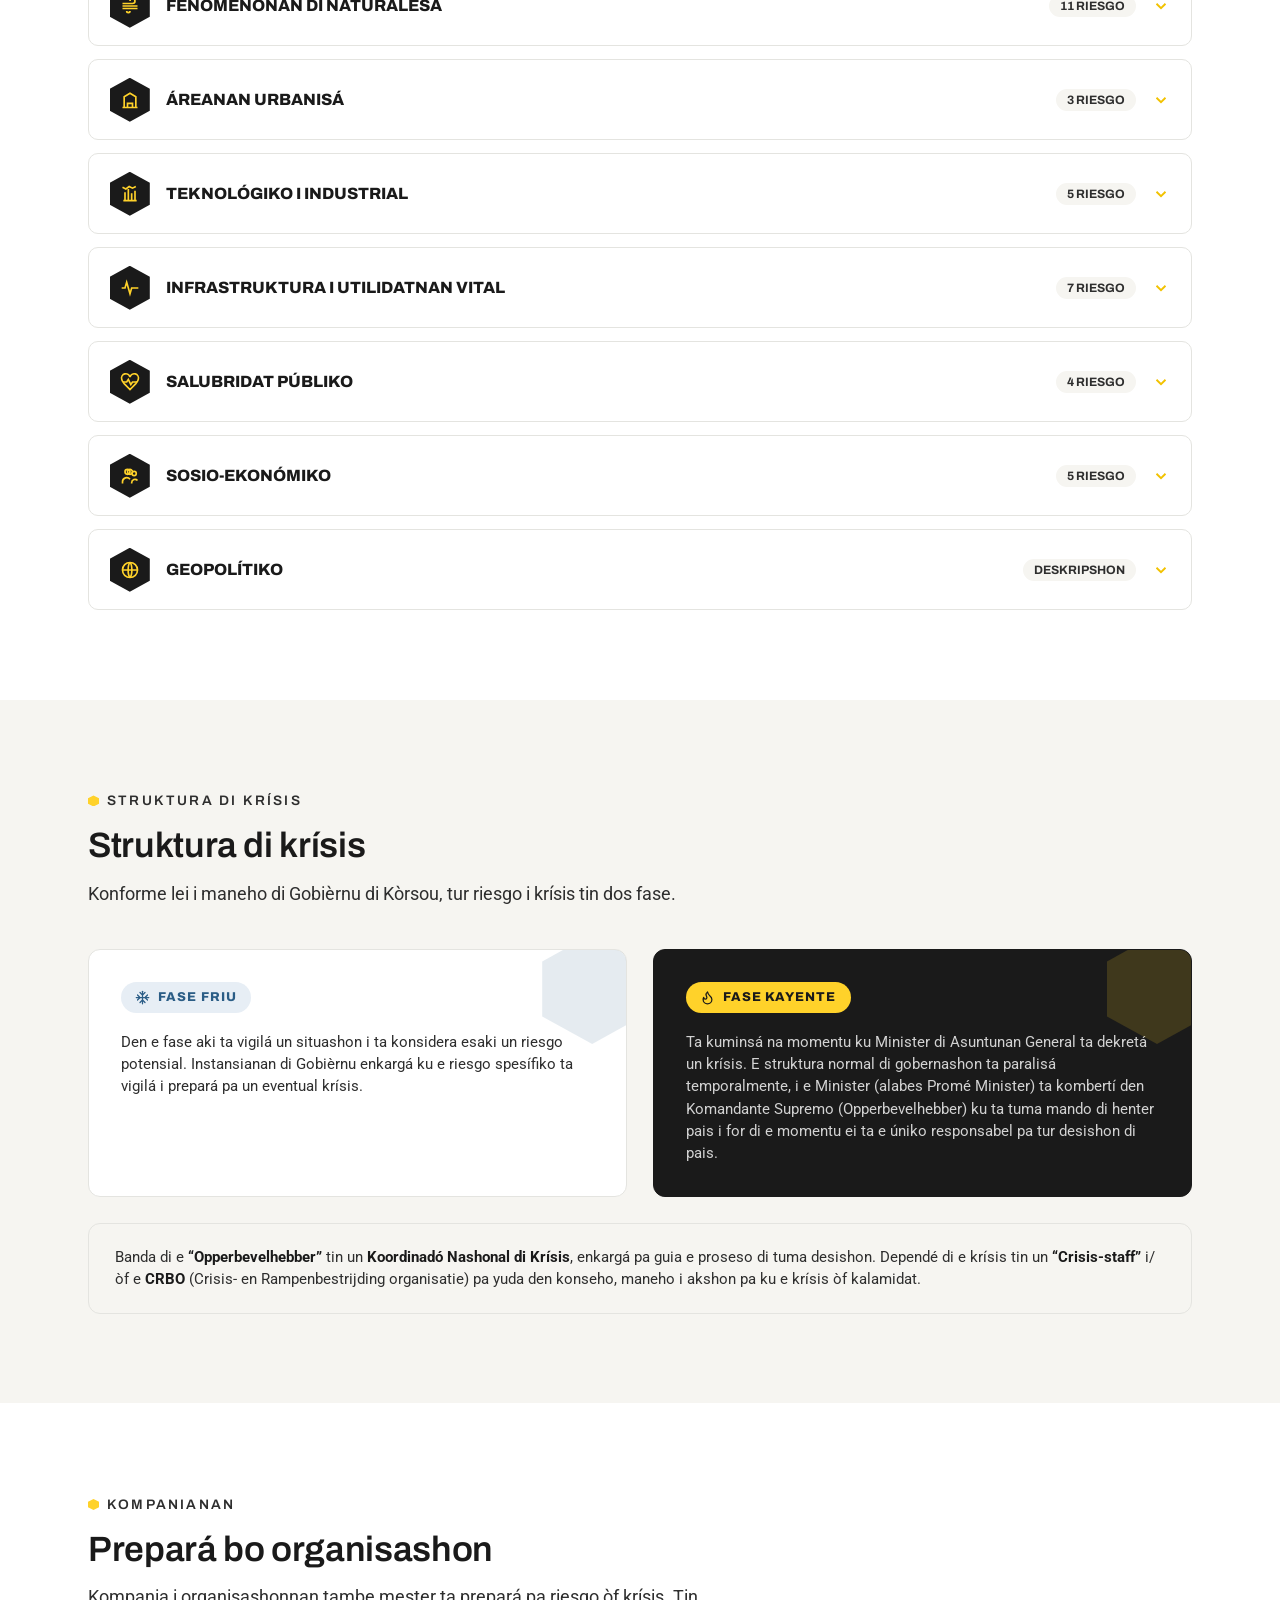
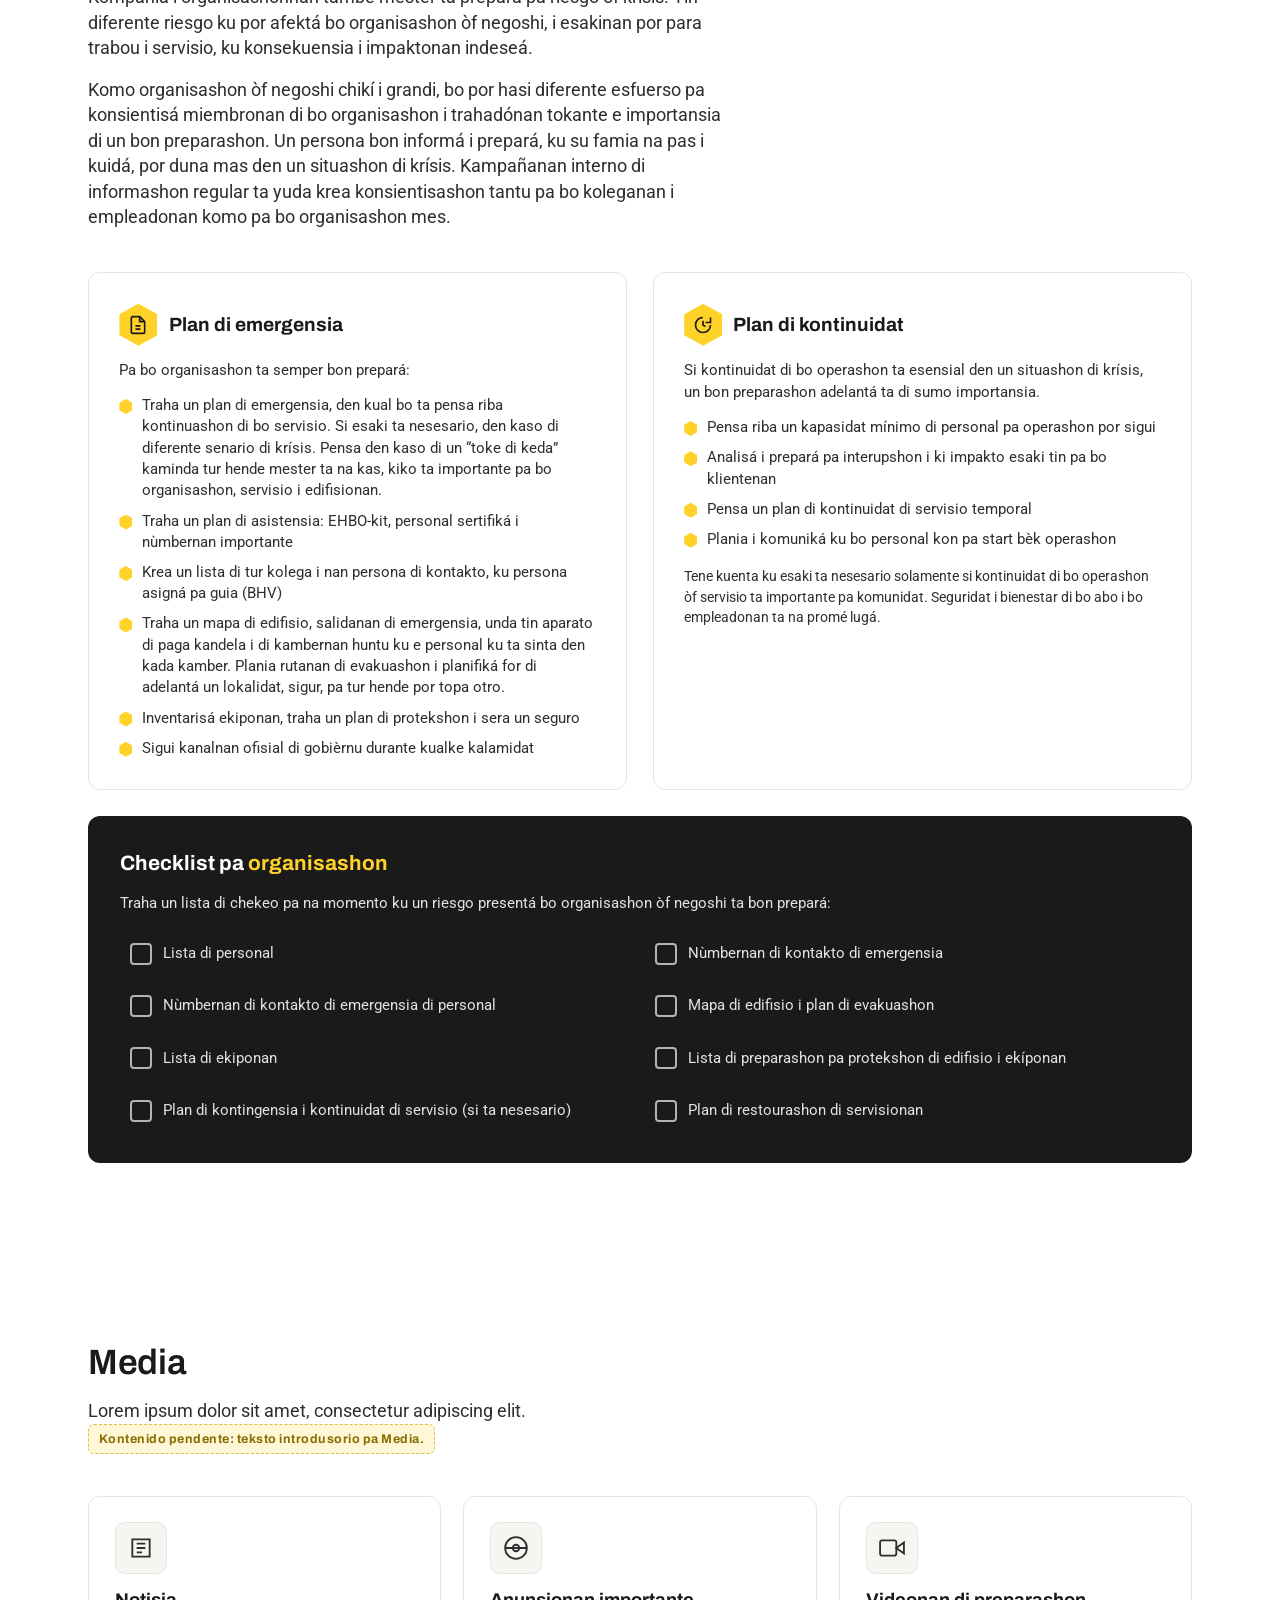
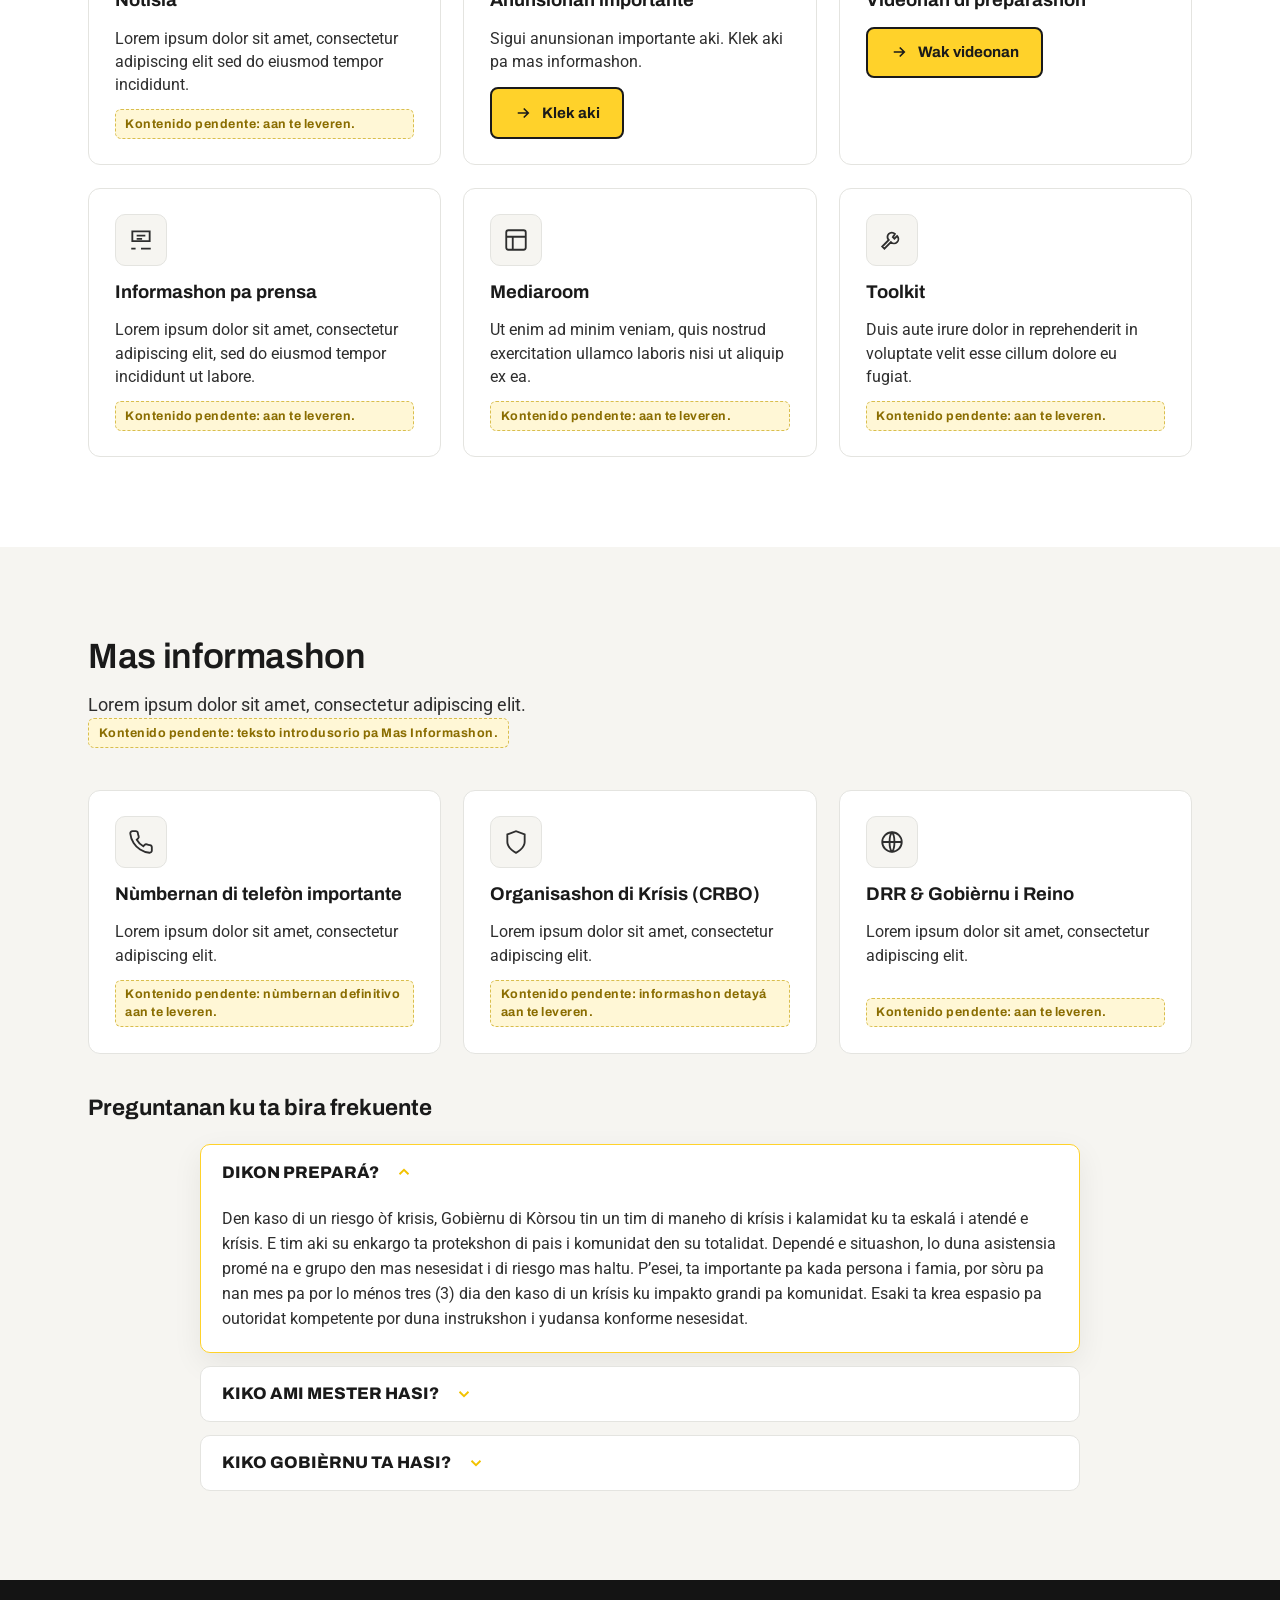
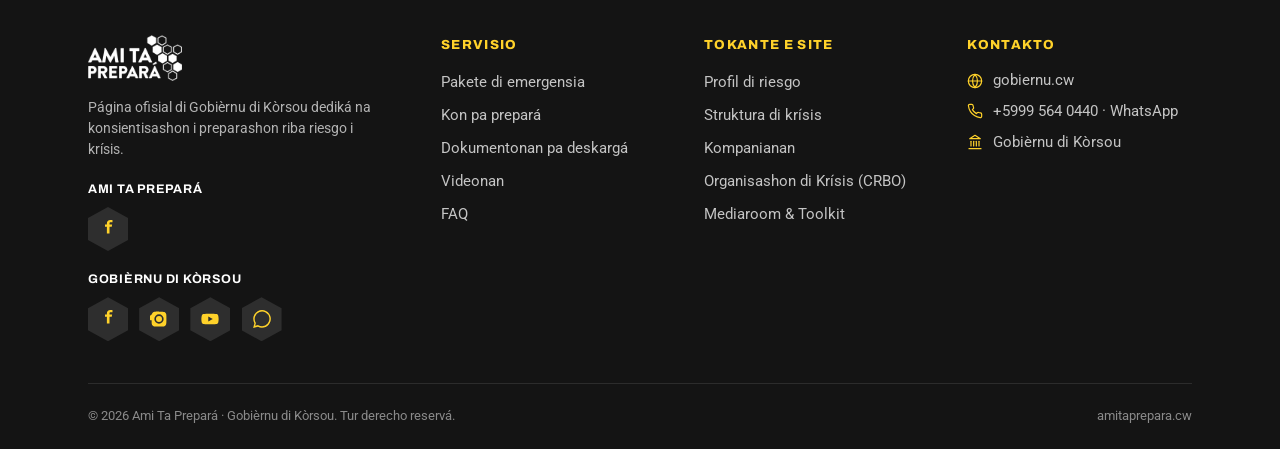
==== commit 81fbae4e: "Update index.html" ====
--- a/AmiTaPreparaV2/index.html
+++ b/AmiTaPreparaV2/index.html
@@ -998,7 +998,7 @@
           <svg viewBox="0 0 24 24" width="18" height="18" stroke="currentColor" fill="none" stroke-width="2">
             <path d="M21 15v4a2 2 0 0 1-2 2H5a2 2 0 0 1-2-2v-4"/><polyline points="7 10 12 15 17 10"/><line x1="12" y1="15" x2="12" y2="3"/>
           </svg>
-          Deskargi PDF
+          Deskarga PDF
         </a>
       </div>
 
@@ -1014,7 +1014,7 @@
           <svg viewBox="0 0 24 24" width="18" height="18" stroke="currentColor" fill="none" stroke-width="2">
             <path d="M21 15v4a2 2 0 0 1-2 2H5a2 2 0 0 1-2-2v-4"/><polyline points="7 10 12 15 17 10"/><line x1="12" y1="15" x2="12" y2="3"/>
           </svg>
-          Deskargi PDF
+          Deskarga PDF
         </a>
       </div>
 
@@ -1030,7 +1030,7 @@
           <svg viewBox="0 0 24 24" width="18" height="18" stroke="currentColor" fill="none" stroke-width="2">
             <path d="M21 15v4a2 2 0 0 1-2 2H5a2 2 0 0 1-2-2v-4"/><polyline points="7 10 12 15 17 10"/><line x1="12" y1="15" x2="12" y2="3"/>
           </svg>
-          Deskargi PDF
+          Deskarga PDF
         </a>
       </div>
 
